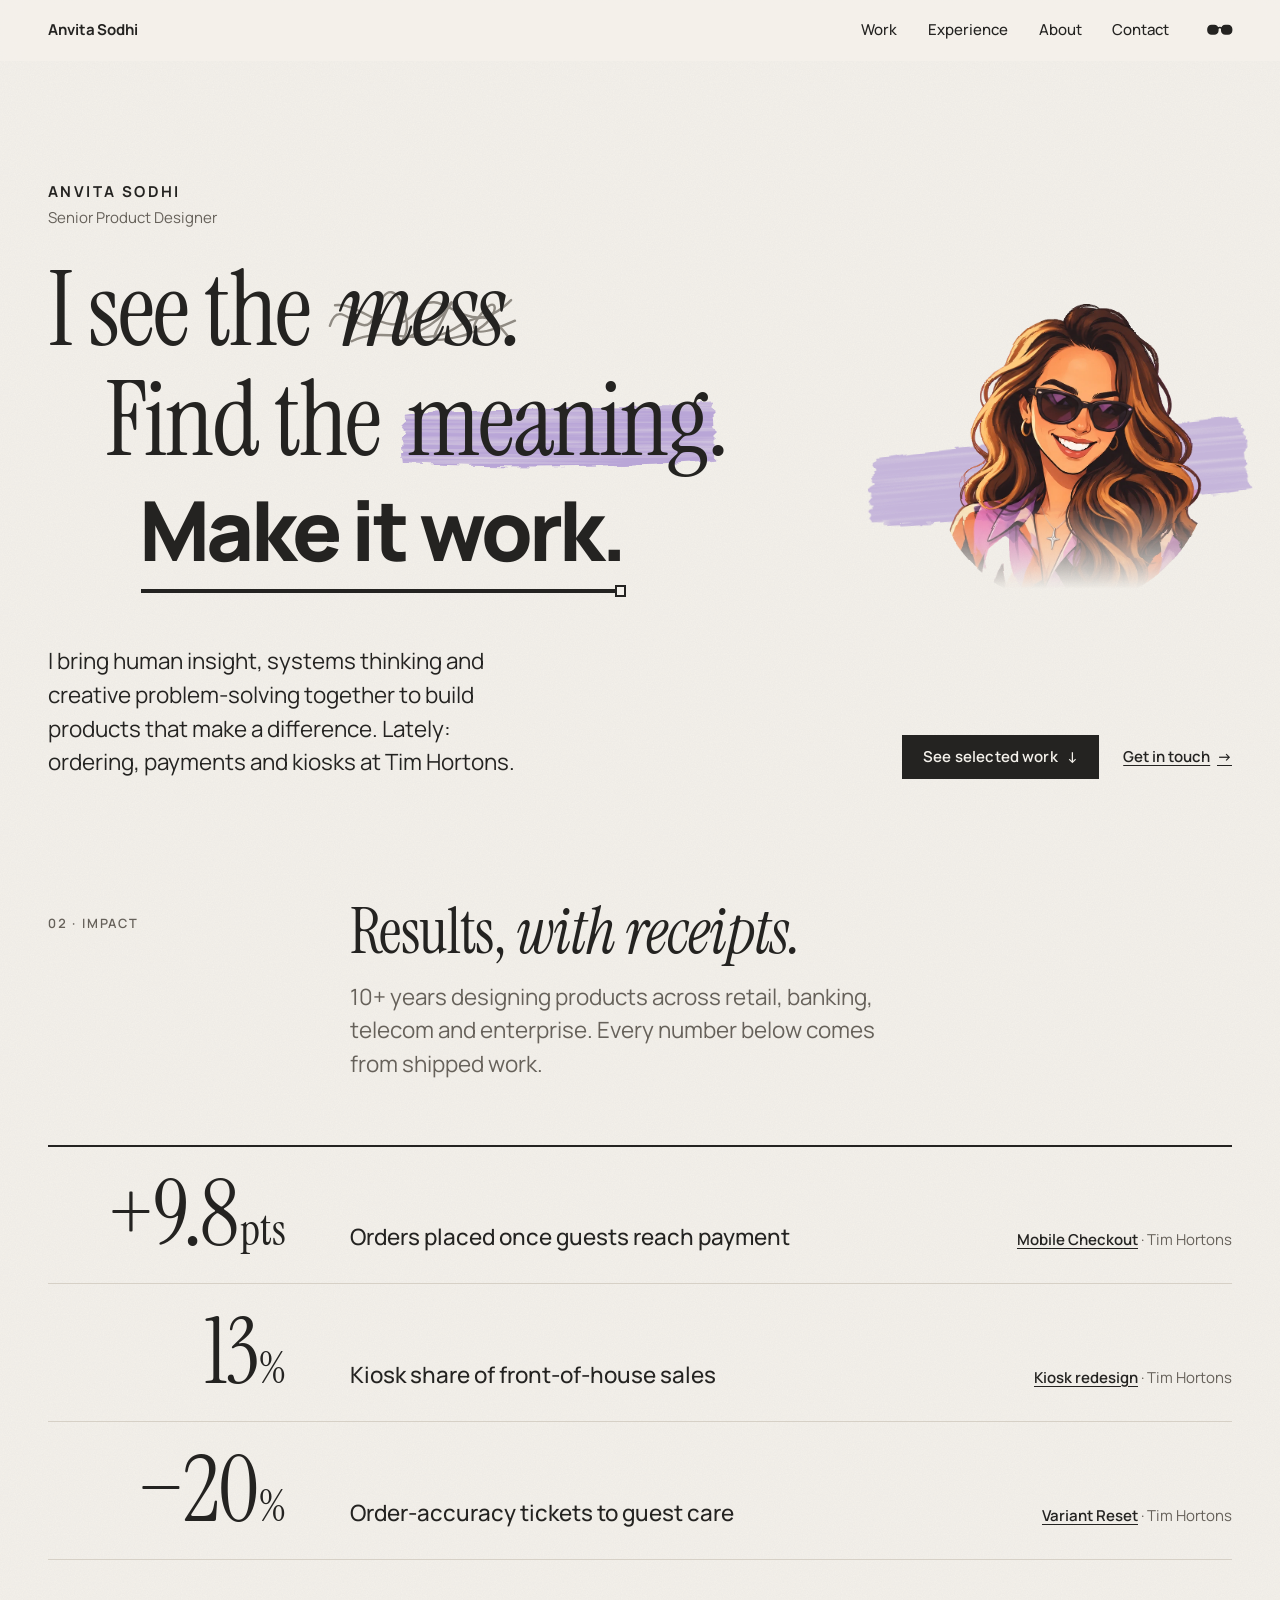
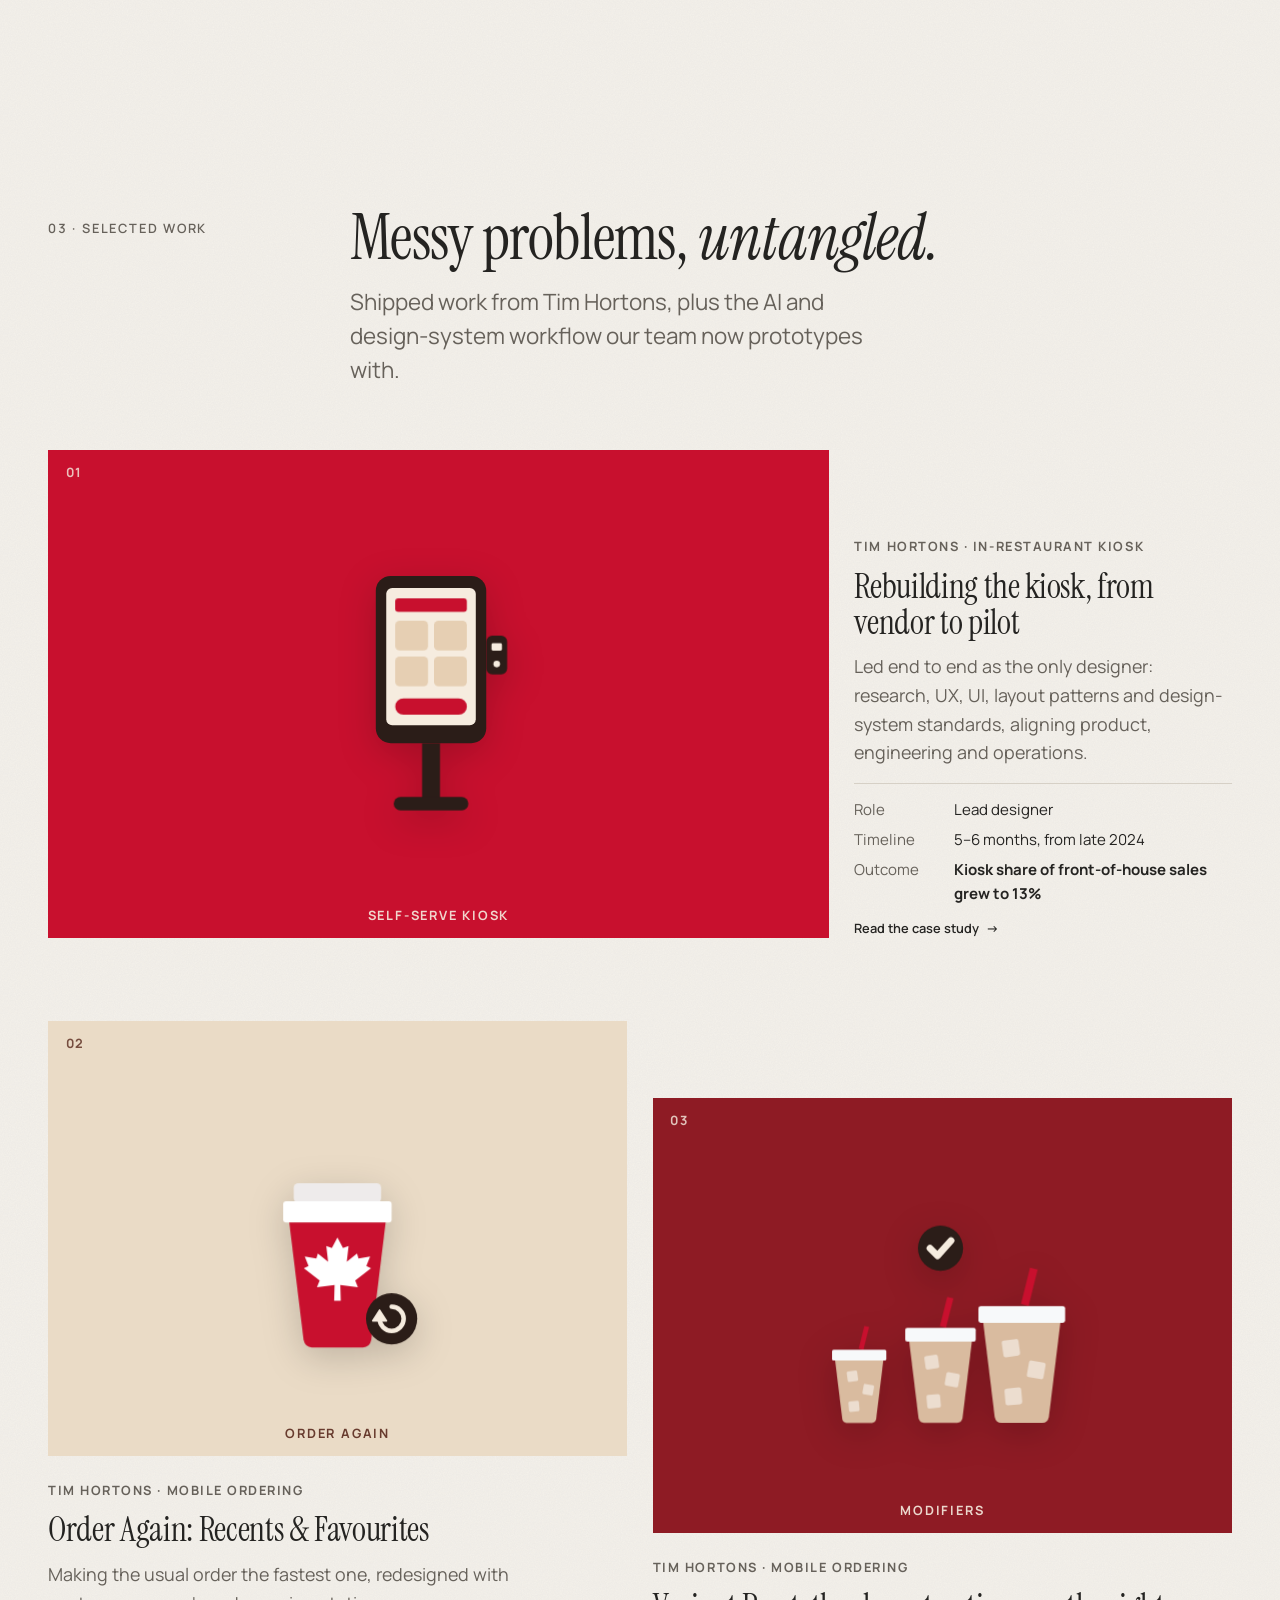
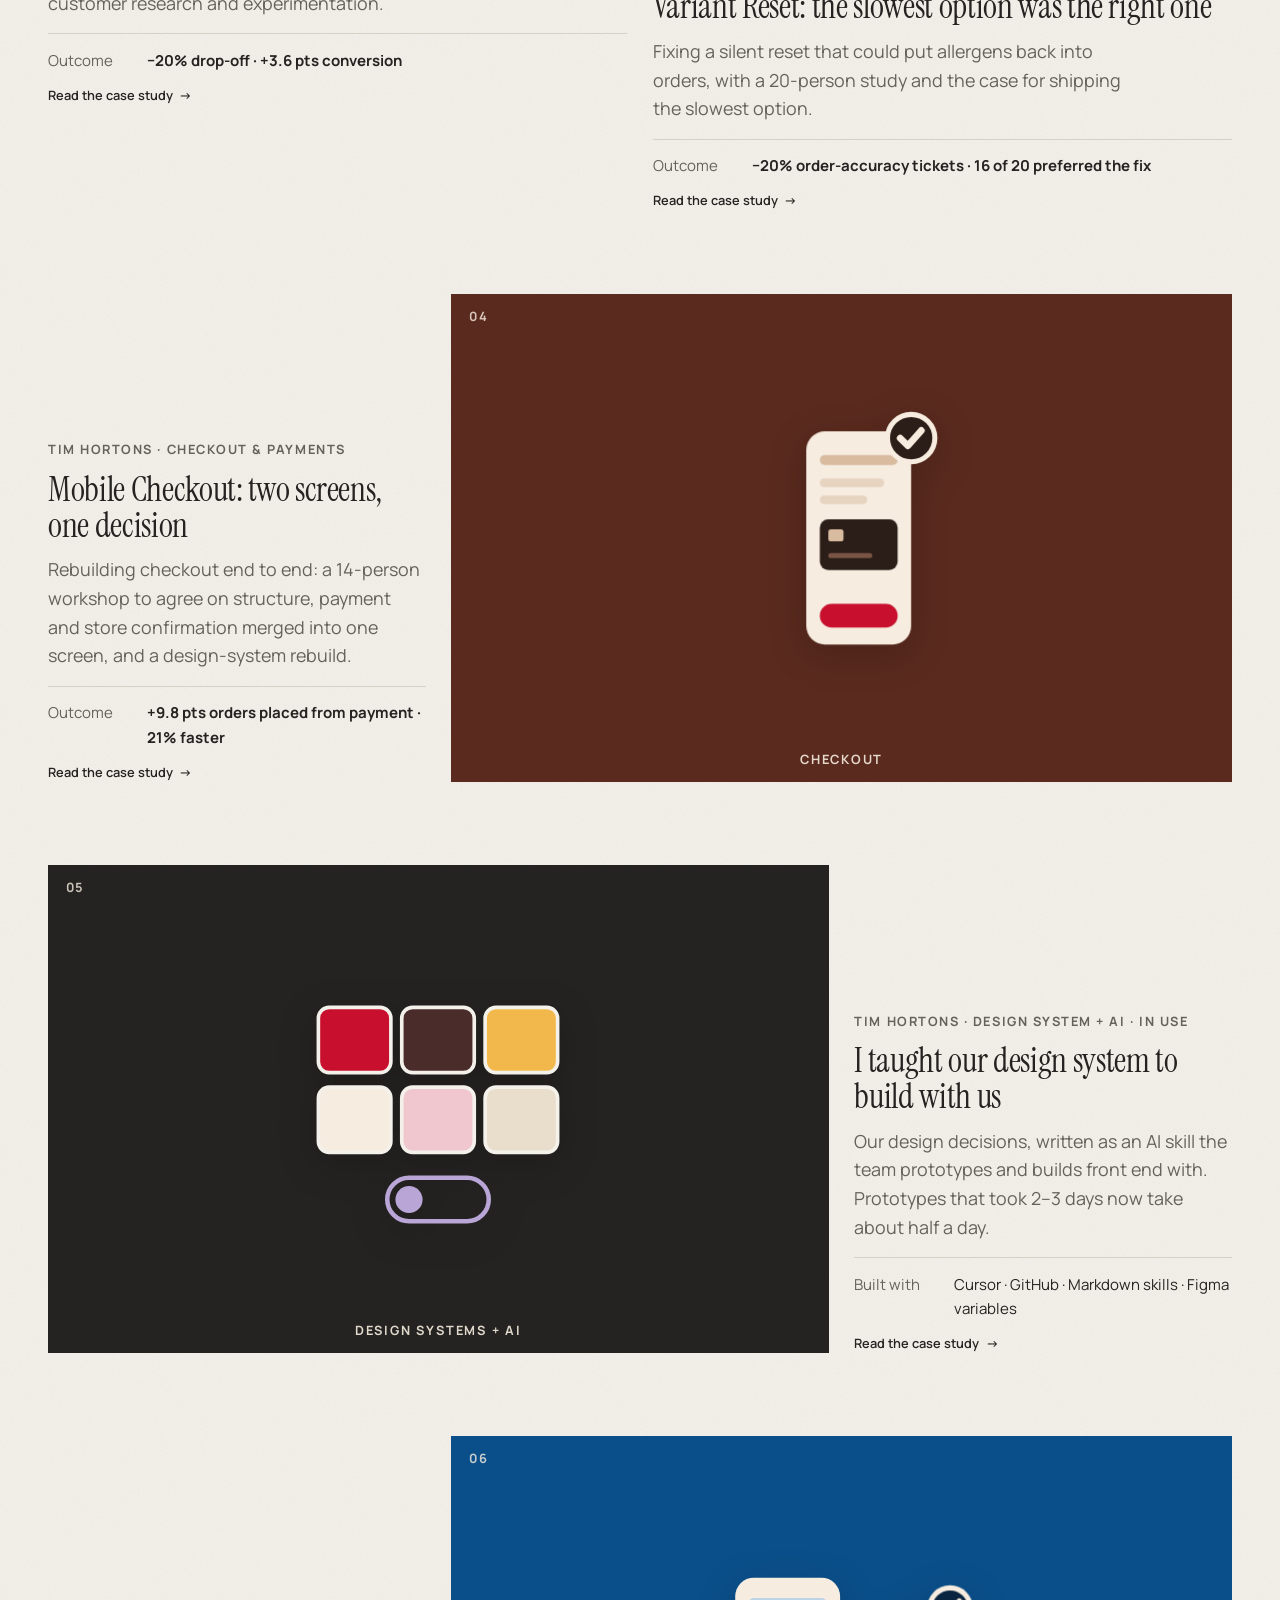
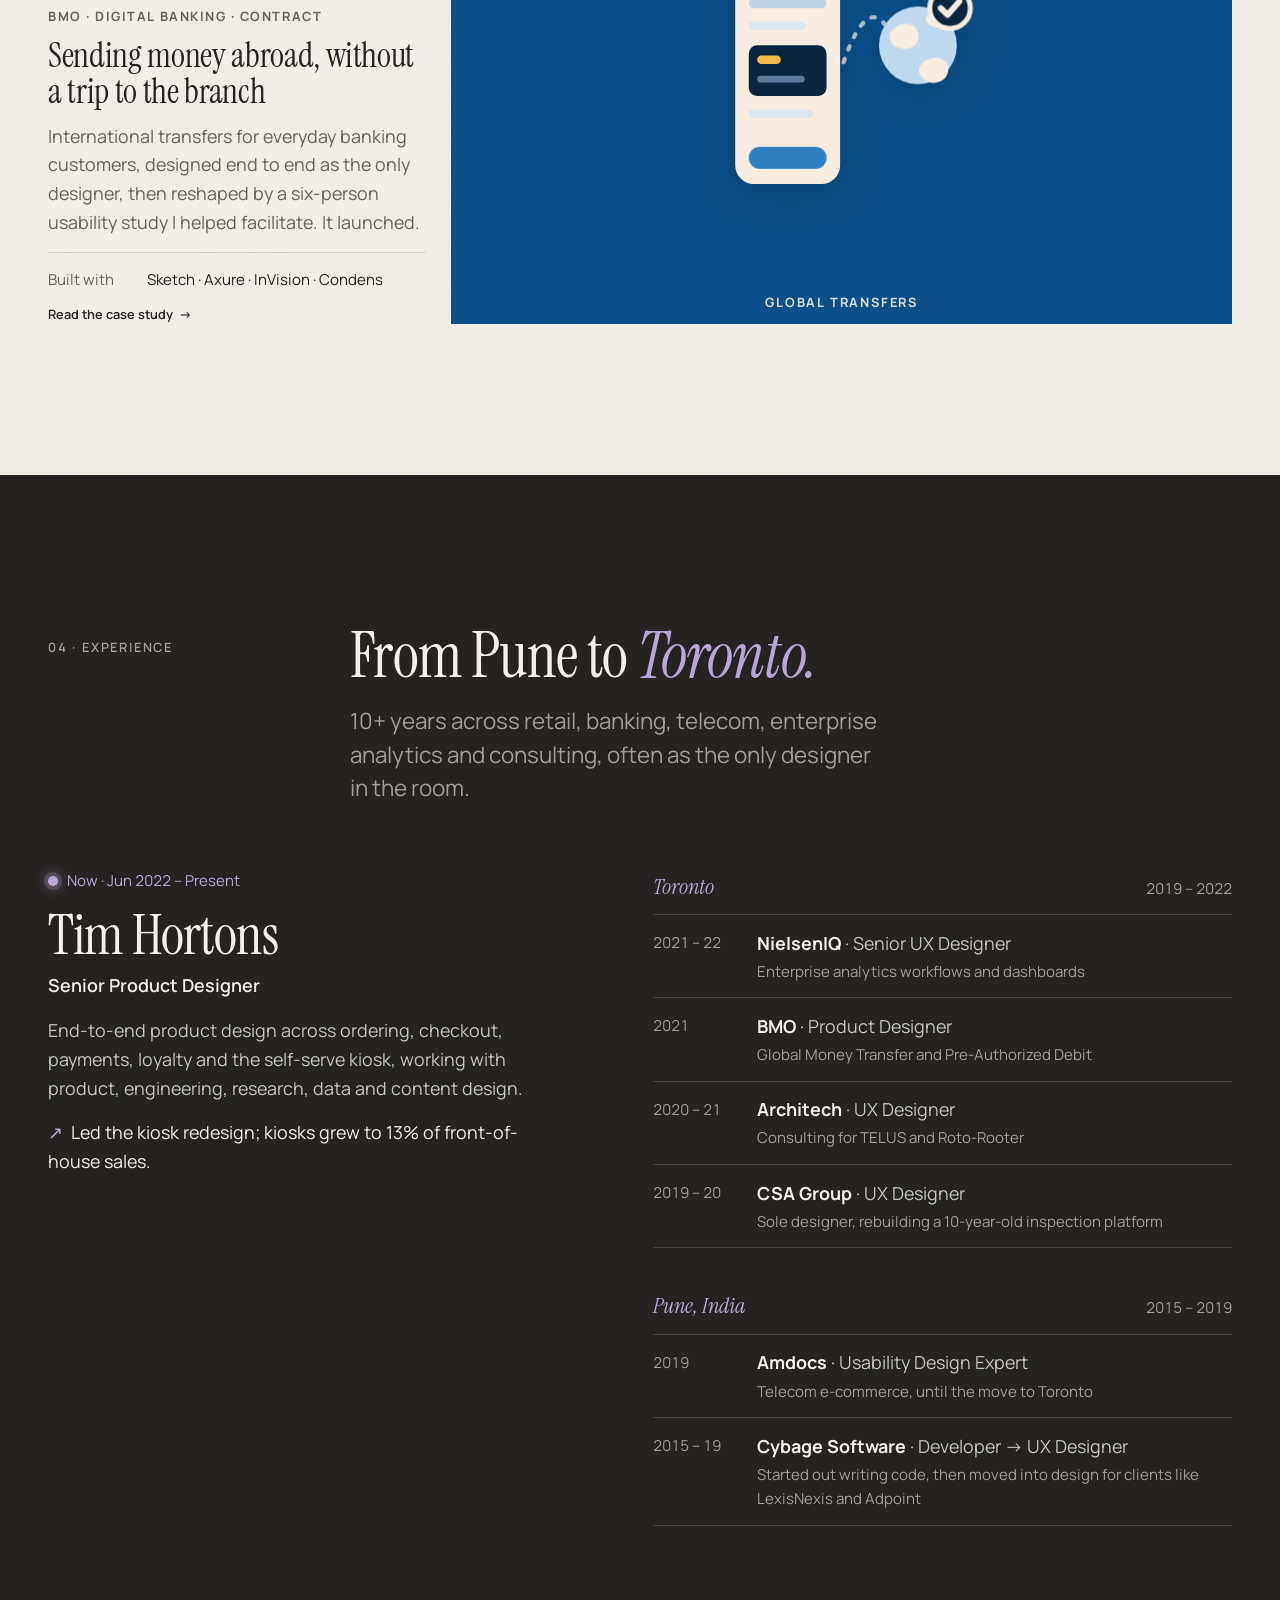
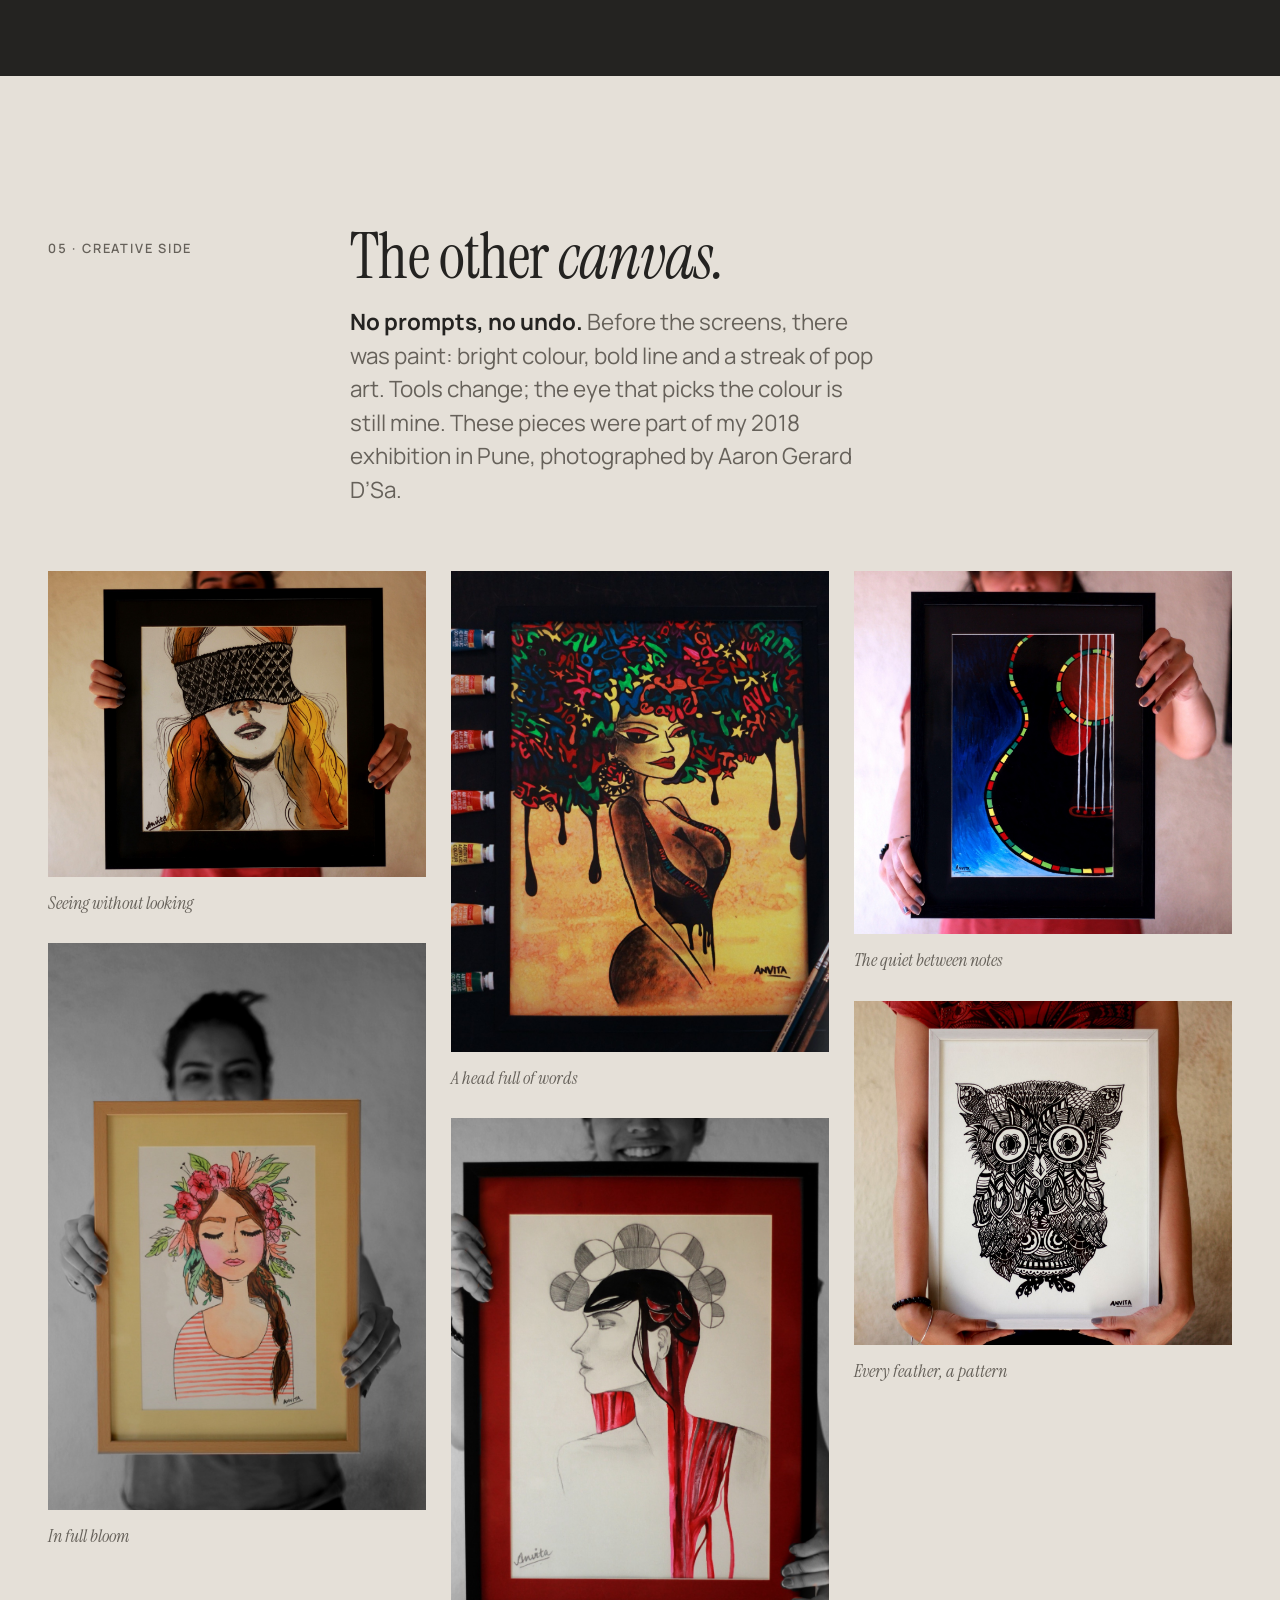
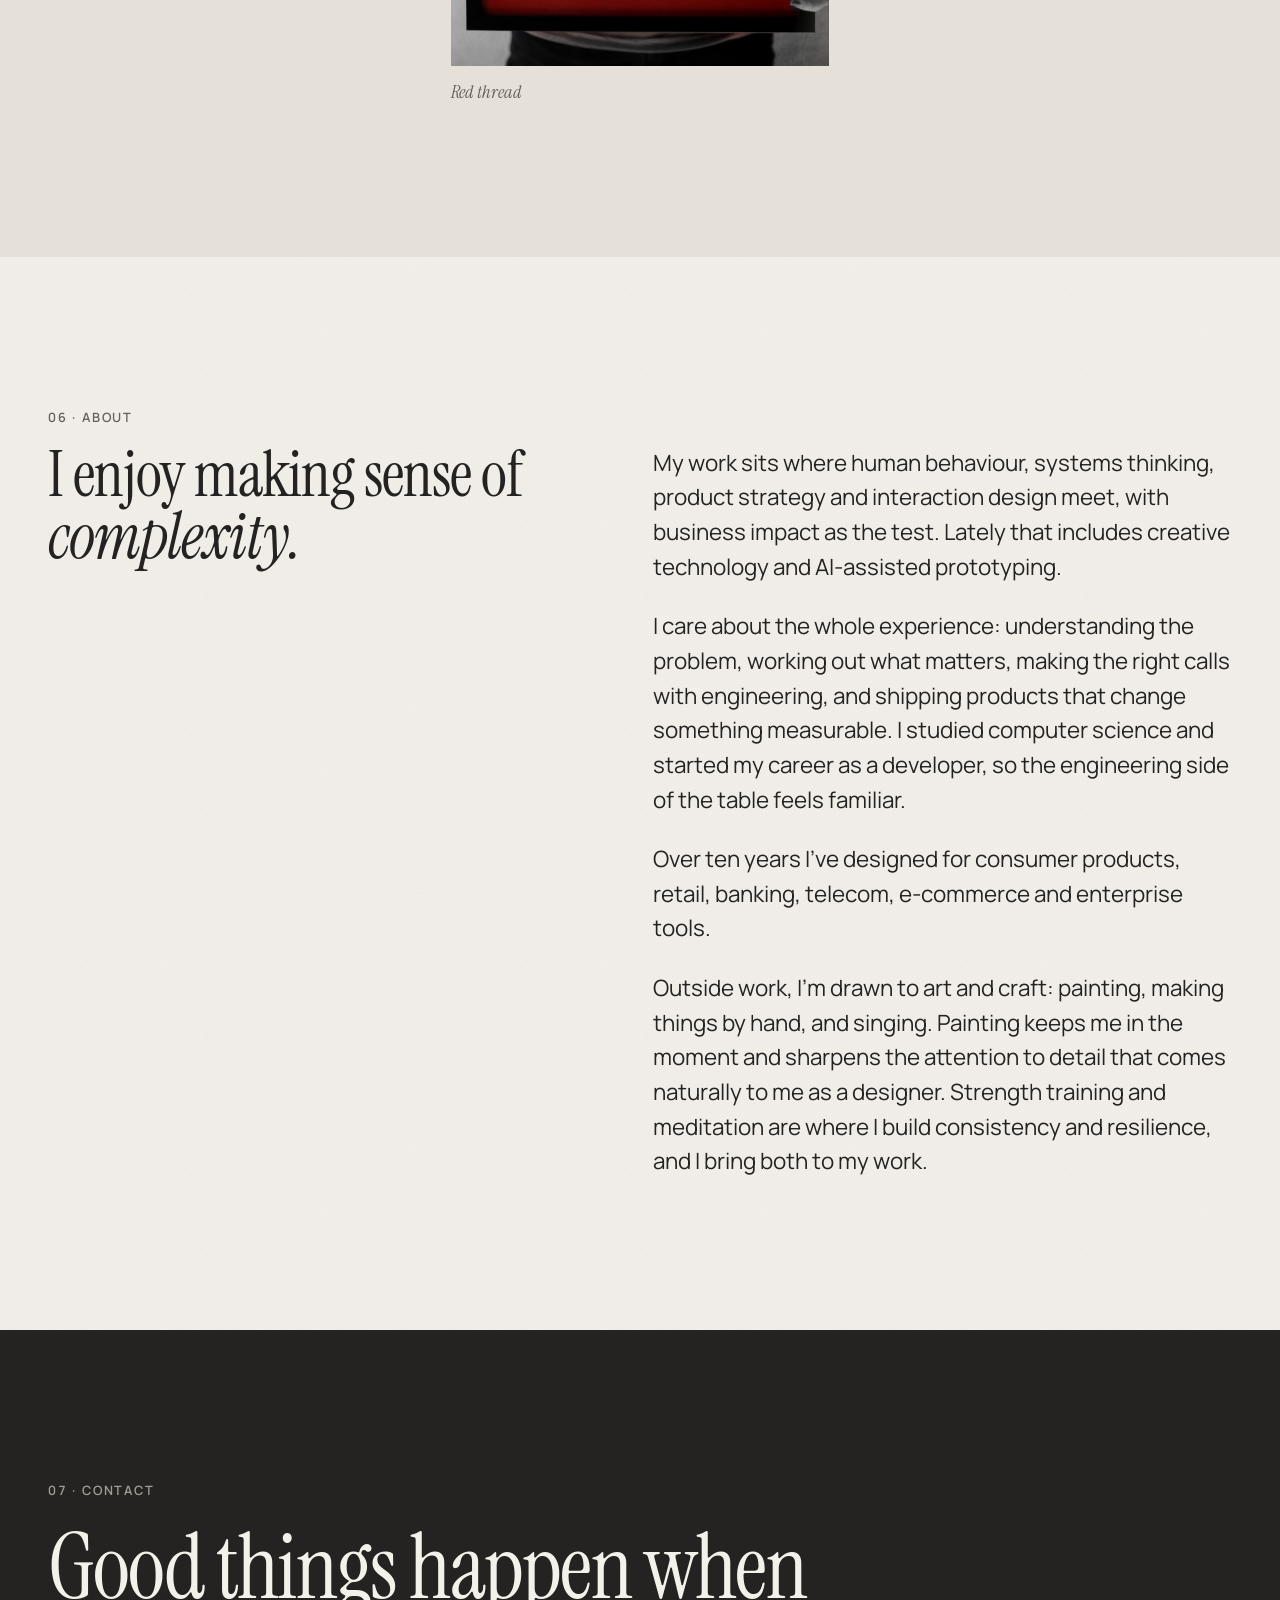
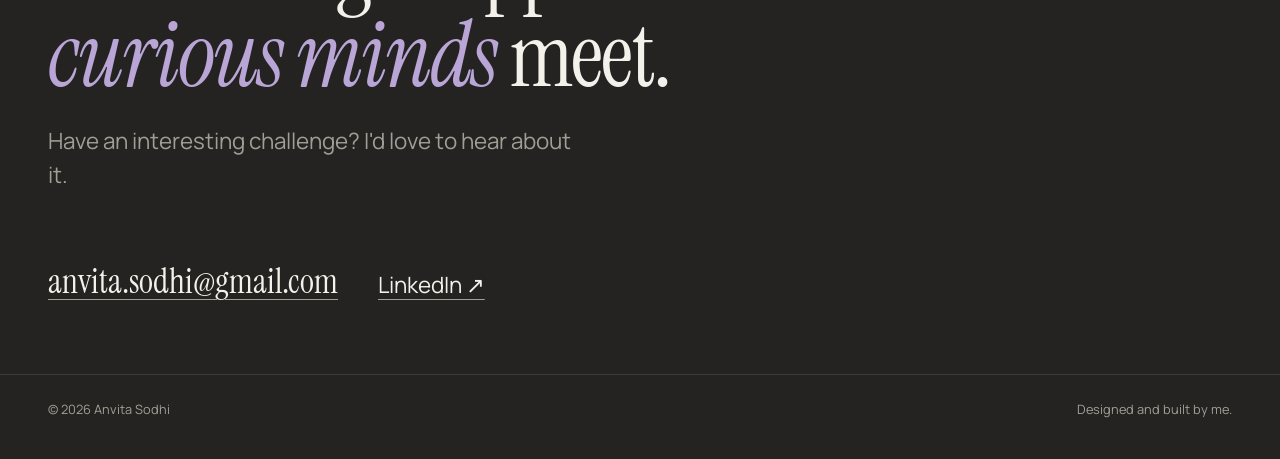
==== index.html @ 86b5424d "Publish case study 06: BMO Global Money Transfer - New case study with a clickable prototype (home, " ====
<!doctype html>
<html lang="en-CA" class="no-js">
<head>
<meta charset="utf-8">
<meta name="viewport" content="width=device-width,initial-scale=1">
<title>Anvita Sodhi · Senior Product Designer</title>
<meta name="description" content="Senior Product Designer in Toronto with 10+ years across retail, banking, telecom and enterprise. I see the mess, find the meaning and make it work.">
<link rel="canonical" href="https://madebyanvita.github.io/">
<meta name="theme-color" content="#F4F1EB">
<script>(function(){var t;try{t=localStorage.getItem("theme")}catch(e){}document.documentElement.setAttribute("data-theme",t||(matchMedia("(prefers-color-scheme: dark)").matches?"dark":"light"))})()</script>
<meta property="og:type" content="website">
<meta property="og:site_name" content="Anvita Sodhi">
<meta property="og:title" content="Anvita Sodhi · Senior Product Designer">
<meta property="og:description" content="I see the mess. Find the meaning. Make it work.">
<meta property="og:url" content="https://madebyanvita.github.io/">
<meta property="og:image" content="https://madebyanvita.github.io/assets/og.png">
<meta property="og:image:width" content="1200">
<meta property="og:image:height" content="630">
<meta property="og:image:alt" content="I see the mess. Find the meaning. Make it work. Anvita Sodhi, Senior Product Designer.">
<meta name="twitter:card" content="summary_large_image">
<link rel="icon" href="favicon.svg" type="image/svg+xml">
<link rel="preconnect" href="https://fonts.googleapis.com">
<link rel="preconnect" href="https://fonts.gstatic.com" crossorigin>
<link href="https://fonts.googleapis.com/css2?family=Instrument+Serif:ital@0;1&family=Manrope:wght@400..800&display=swap" rel="stylesheet">
<link rel="stylesheet" href="assets/css/site.css?v=25121dce">
<script src="assets/js/site.js?v=33de1829" defer></script>
</head>
<body>
<a class="skip" href="#main">Skip to content</a>

<header class="site-header">
  <div class="wrap">
    <a class="wordmark" href="./">Anvita Sodhi</a>
    <div class="header-end">
    <nav class="site-nav" aria-label="Primary">
      <a href="#work">Work</a>
      <a href="#experience">Experience</a>
      <a href="#experiments" data-status="draft" data-note="">Experiments</a>
      <a href="#about">About</a>
      <a href="#contact">Contact</a>
    </nav>
    <button class="theme-toggle" type="button" aria-pressed="false" aria-label="Dark mode" title="Lights off"><svg viewBox="0 0 26 12" aria-hidden="true"><rect class="tt-lens" x="1" y="1.5" width="10" height="8.5" rx="3.6"/><rect class="tt-lens" x="15" y="1.5" width="10" height="8.5" rx="3.6"/><rect class="tt-frame" x="1" y="1.5" width="10" height="8.5" rx="3.6"/><rect class="tt-frame" x="15" y="1.5" width="10" height="8.5" rx="3.6"/><path class="tt-frame" d="M11 4.5 C 12 3, 14 3, 15 4.5"/></svg></button>
    </div>
  </div>
</header>

<main id="main">

  <!-- 01 · HERO -->
  <section class="hero" aria-labelledby="headline">
    <div class="wrap">
      <div class="hero-meta">
        <p class="hm-id"><span class="hm-name">Anvita Sodhi</span><span class="hm-title">Senior Product Designer</span></p>
      </div>

      <div class="grid">
        <h1 class="headline" id="headline">
          <span class="line line-mess">I see the <span class="w w-mess">mess.<svg class="scribble" viewBox="0 0 300 100" preserveAspectRatio="none" aria-hidden="true" focusable="false"><path pathLength="1" d="M6 62 C 22 8, 58 96, 76 44 S 112 4, 124 46 S 92 98, 146 70 S 204 2, 186 42 S 150 92, 210 78 S 272 10, 248 36 S 214 90, 294 54"/><path pathLength="1" d="M14 30 C 60 24, 96 92, 140 40 S 214 96, 288 22"/><path pathLength="1" d="M40 86 C 90 60, 150 98, 200 66 S 262 52, 286 82"/></svg></span></span>
          <span class="line line-meaning">Find the <span class="w w-meaning">meaning.<svg class="brush" viewBox="0 0 400 100" preserveAspectRatio="none" aria-hidden="true" focusable="false"><defs><filter id="brush-rough" x="-4%" y="-25%" width="108%" height="150%"><feTurbulence type="fractalNoise" baseFrequency="0.03 0.11" numOctaves="3" seed="8" result="n"/><feDisplacementMap in="SourceGraphic" in2="n" scale="12" xChannelSelector="R" yChannelSelector="G" result="d"/><feTurbulence type="fractalNoise" baseFrequency="0.004 0.22" numOctaves="2" seed="3" result="s"/><feColorMatrix in="s" type="matrix" values="0 0 0 0 0  0 0 0 0 0  0 0 0 0 0  -1.3 0 0 0 1.55" result="sa"/><feComposite in="d" in2="sa" operator="in"/></filter><filter id="brush-solid" x="-4%" y="-25%" width="108%" height="150%"><feTurbulence type="fractalNoise" baseFrequency="0.03 0.11" numOctaves="3" seed="8" result="n"/><feDisplacementMap in="SourceGraphic" in2="n" scale="12" xChannelSelector="R" yChannelSelector="G"/></filter></defs><path filter="url(#brush-rough)" d="M10 26 C 90 14, 220 22, 392 12 C 397 40, 394 62, 396 82 C 300 90, 150 94, 6 86 C 3 64, 8 44, 10 26 Z"/></svg></span></span>
          <span class="line line-work">Make it work.</span>
        </h1>

        <figure class="hero-portrait">
          <div class="portrait-art" role="img" aria-label="Illustrated portrait of Anvita: long wavy hair, a big smile, gold hoops and a colourful blouse">
            <div class="portrait-figure">
              <img class="pf-base" src="assets/img/anvita-portrait-base.webp?v=9322cfe9" alt="" width="887" height="887" decoding="async" fetchpriority="high">
              <img class="pf-breeze" src="assets/img/anvita-portrait-base.webp?v=9322cfe9" alt="" width="887" height="887" decoding="async">
              <img class="pf-glasses" src="assets/img/anvita-portrait-glasses.webp?v=f2ba5a62" alt="" width="284" height="120" decoding="async">
            </div>
            <svg class="pf-defs" width="0" height="0" aria-hidden="true" focusable="false"><filter id="hair-breeze" x="-5%" y="-5%" width="110%" height="110%" color-interpolation-filters="sRGB"><feTurbulence type="fractalNoise" baseFrequency="0.011 0.026" numOctaves="2" seed="7" result="n"><animate attributeName="baseFrequency" values="0.011 0.026;0.0122 0.0285;0.011 0.026" dur="11s" repeatCount="indefinite" calcMode="spline" keyTimes="0;.5;1" keySplines=".45 0 .55 1;.45 0 .55 1"/></feTurbulence><feDisplacementMap in="SourceGraphic" in2="n" scale="4" xChannelSelector="R" yChannelSelector="G"><animate attributeName="scale" values="3;5;3" dur="7s" repeatCount="indefinite" calcMode="spline" keyTimes="0;.5;1" keySplines=".45 0 .55 1;.45 0 .55 1"/></feDisplacementMap></filter></svg>
          </div>
        </figure>
      </div>

      <div class="grid hero-foot">
        <p class="hero-statement">I bring human insight, systems thinking and creative problem-solving together to build products that make a difference. Lately: ordering, payments and kiosks at Tim&nbsp;Hortons.</p>
        <div class="hero-actions">
          <a class="btn" href="#work">See selected work <span class="arrow" aria-hidden="true">↓</span></a>
          <a class="link-arrow" href="#contact">Get in touch <span class="arrow" aria-hidden="true">→</span></a>
        </div>
      </div>
    </div>
  </section>

  <!-- 02 · IMPACT -->
  <section class="section impact" id="impact" aria-labelledby="impact-title" style="padding-top:0">
    <div class="wrap">
      <header class="grid section-head reveal">
        <p class="label section-label">Impact</p>
        <h2 id="impact-title">Results, <em>with receipts.</em></h2>
        <p class="section-intro">10+ years designing products across retail, banking, telecom and enterprise. Every number below comes from shipped work.</p>
      </header>

      <dl class="ledger reveal">
        <div class="ledger-row">
          <dt>Orders placed once guests reach payment</dt>
          <dd class="fig">+9.8<small>pts</small></dd>
          <dd class="src"><a href="work/checkout.html">Mobile Checkout</a> · Tim Hortons</dd>
        </div>
        <div class="ledger-row">
          <dt>Kiosk share of front-of-house sales</dt>
          <dd class="fig">13<small>%</small></dd>
          <dd class="src"><a href="work/kiosk.html">Kiosk redesign</a> · Tim Hortons</dd>
        </div>
        <div class="ledger-row">
          <dt>Order-accuracy tickets to guest care</dt>
          <dd class="fig">−20<small>%</small></dd>
          <dd class="src"><a href="work/variant-reset.html">Variant Reset</a> · Tim Hortons</dd>
        </div>
        <div class="ledger-row" data-status="draft" data-note="hidden: top three only">
          <dt>Conversion on reorder</dt>
          <dd class="fig">+3.6<small>pts</small></dd>
          <dd class="src"><a href="work/order-again.html">Order Again</a> · Tim Hortons</dd>
        </div>
      </dl>
    </div>
  </section>

  <!-- SELECTED WORK -->
  <section class="section work" id="work" aria-labelledby="work-title">
    <div class="wrap">
      <header class="grid section-head reveal">
        <p class="label section-label">Selected work</p>
        <h2 id="work-title">Messy problems, <em>untangled.</em></h2>
        <p class="section-intro">Shipped work from Tim Hortons, plus the AI and design-system workflow our team now prototypes with.</p>
      </header>

      <div class="projects">
        <article class="project project--feature reveal" data-case="kiosk">
          <div class="cover cover--kiosk cover--flat" aria-hidden="true"><svg class="cover-icon" viewBox="0 0 140 170" aria-hidden="true">
<rect x="28" y="6" width="74" height="112" rx="10" fill="#2B1D18"/>
<rect x="35" y="14" width="60" height="92" rx="4" fill="#F6ECDF"/>
<rect class="k-bar" x="41" y="21" width="48" height="9" rx="2" fill="#C8102E"/>
<rect class="k-tile" style="--i:0" x="41" y="36" width="22" height="20" rx="3" fill="#E6CFB3"/><rect class="k-tile" style="--i:1" x="67" y="36" width="22" height="20" rx="3" fill="#E6CFB3"/>
<rect class="k-tile" style="--i:2" x="41" y="60" width="22" height="20" rx="3" fill="#E6CFB3"/><rect class="k-tile" style="--i:3" x="67" y="60" width="22" height="20" rx="3" fill="#E6CFB3"/>
<rect class="k-pay" x="41" y="88" width="48" height="11" rx="5.5" fill="#C8102E"/>
<rect x="102" y="46" width="14" height="26" rx="4" fill="#2B1D18"/><rect x="105.5" y="51" width="7" height="5" rx="1" fill="#F6ECDF"/><circle class="k-led" cx="109" cy="65" r="2.2" fill="#F6ECDF"/>
<rect x="59" y="118" width="12" height="38" fill="#2B1D18"/><rect x="40" y="154" width="50" height="9" rx="4.5" fill="#2B1D18"/></svg><span class="cover-tag">Self-serve kiosk</span><span class="cover-no">01</span></div>
          <div class="project-body">
            <p class="project-co">Tim Hortons · In-restaurant kiosk</p>
            <h3><a class="project-link" href="work/kiosk.html">Rebuilding the kiosk, from vendor to pilot</a></h3>
            <p class="project-desc">Led end to end as the only designer: research, UX, UI, layout patterns and design-system standards, aligning product, engineering and operations.</p>
            <dl class="project-meta">
              <div><dt>Role</dt><dd>Lead designer</dd></div>
              <div><dt>Timeline</dt><dd>5–6 months, from late 2024</dd></div>
              <div class="is-outcome"><dt>Outcome</dt><dd>Kiosk share of front-of-house sales grew to 13%</dd></div>
            </dl>
            <p class="project-status is-live" aria-hidden="true">Read the case study <span class="arrow">→</span></p>
          </div>
        </article>

        <article class="project reveal" data-case="order-again">
          <div class="cover cover--order cover--flat" aria-hidden="true"><svg class="cover-icon" viewBox="0 0 140 150" aria-hidden="true"><g class="o-cup"><g transform="translate(2 14)"><rect x="39" y="24" width="58" height="13" rx="3" fill="#EEEBEB"/><rect x="32" y="36" width="72" height="14" rx="2" fill="#fff"/><path d="M36 50H100L90.5 128Q89.5 133 85 133H51Q46.5 133 45.5 128Z" fill="#C8102E"/><path d="M68.0 60.0L71.7 67.0L75.4 65.6L74.2 76.2L81.0 70.6L82.0 74.0L89.7 72.6L87.2 79.0L90.3 80.4L79.8 88.6L81.6 93.0L69.9 91.6L70.2 102.0L65.8 102.0L66.1 91.6L54.4 93.0L56.2 88.6L45.7 80.4L48.8 79.0L46.3 72.6L54.0 74.0L55.0 70.6L61.8 76.2L60.6 65.6L64.3 67.0Z" fill="#fff"/></g></g>
<g class="o-steam" fill="none" stroke="#5A2A1E" stroke-width="3.5" stroke-linecap="round" opacity="0"><path d="M60 32c-4-5 4-8 0-14"/><path d="M80 32c-4-5 4-8 0-14"/></g>
<g class="o-arrow"><circle cx="106" cy="128" r="17" fill="#2B1D18"/><path d="M106 120A8 8 0 1 1 98 128" fill="none" stroke="#F6ECDF" stroke-width="3" stroke-linecap="round"/><path d="M98 122.2L93.4 129.4H102.6Z" fill="#F6ECDF" stroke="#F6ECDF" stroke-width="1" stroke-linejoin="round"/></g></svg><span class="cover-tag">Order Again</span><span class="cover-no">02</span></div>
          <div class="project-body">
            <p class="project-co">Tim Hortons · Mobile ordering</p>
            <h3><a class="project-link" href="work/order-again.html">Order Again: Recents &amp; Favourites</a></h3>
            <p class="project-desc">Making the usual order the fastest one, redesigned with customer research and experimentation.</p>
            <dl class="project-meta">
              <div class="is-outcome"><dt>Outcome</dt><dd>−20% drop-off · +3.6 pts conversion</dd></div>
            </dl>
            <p class="project-status is-live" aria-hidden="true">Read the case study <span class="arrow">→</span></p>
          </div>
        </article>

        <article class="project reveal" data-case="variant-reset">
          <div class="cover cover--variant cover--flat" aria-hidden="true"><svg class="cover-icon" viewBox="0 0 170 150" aria-hidden="true"><g class="v-cup" style="--i:0"><g transform="translate(-4.0 79.5) scale(0.5)"><path d="M78 5L70.5 35" stroke="#C8102E" stroke-width="6.5"/><rect x="32" y="36" width="72" height="14" rx="2" fill="#F7F9FA"/><path d="M36 50H100L90.5 128Q89.5 133 85 133H51Q46.5 133 45.5 128Z" fill="#D9BB9F"/><rect x="52" y="64" width="14" height="14" rx="2" fill="#ECDDCF" transform="rotate(-8 59 71)"/><rect x="73" y="82" width="14" height="14" rx="2" fill="#ECDDCF" transform="rotate(10 80 89)"/><rect x="54" y="104" width="14" height="14" rx="2" fill="#ECDDCF" transform="rotate(-5 61 111)"/></g></g><g class="v-cup" style="--i:1"><g transform="translate(39.8 59.5) scale(0.65)"><path d="M78 5L70.5 35" stroke="#C8102E" stroke-width="6.5"/><rect x="32" y="36" width="72" height="14" rx="2" fill="#F7F9FA"/><path d="M36 50H100L90.5 128Q89.5 133 85 133H51Q46.5 133 45.5 128Z" fill="#D9BB9F"/><rect x="52" y="64" width="14" height="14" rx="2" fill="#ECDDCF" transform="rotate(-8 59 71)"/><rect x="73" y="82" width="14" height="14" rx="2" fill="#ECDDCF" transform="rotate(10 80 89)"/><rect x="54" y="104" width="14" height="14" rx="2" fill="#ECDDCF" transform="rotate(-5 61 111)"/></g></g><g class="v-cup" style="--i:2"><g transform="translate(83.6 39.6) scale(0.8)"><path d="M78 5L70.5 35" stroke="#C8102E" stroke-width="6.5"/><rect x="32" y="36" width="72" height="14" rx="2" fill="#F7F9FA"/><path d="M36 50H100L90.5 128Q89.5 133 85 133H51Q46.5 133 45.5 128Z" fill="#D9BB9F"/><rect x="52" y="64" width="14" height="14" rx="2" fill="#ECDDCF" transform="rotate(-8 59 71)"/><rect x="73" y="82" width="14" height="14" rx="2" fill="#ECDDCF" transform="rotate(10 80 89)"/><rect x="54" y="104" width="14" height="14" rx="2" fill="#ECDDCF" transform="rotate(-5 61 111)"/></g></g>
<g class="v-check"><circle cx="84" cy="30" r="15" fill="#2B1D18"/><path class="v-tick" pathLength="1" d="M77 30l5 5 9-10" fill="none" stroke="#F6ECDF" stroke-width="4.5" stroke-linecap="round" stroke-linejoin="round"/></g></svg><span class="cover-tag">Modifiers</span><span class="cover-no">03</span></div>
          <div class="project-body">
            <p class="project-co">Tim Hortons · Mobile ordering</p>
            <h3><a class="project-link" href="work/variant-reset.html">Variant Reset: the slowest option was the right one</a></h3>
            <p class="project-desc">Fixing a silent reset that could put allergens back into orders, with a 20-person study and the case for shipping the slowest option.</p>
            <dl class="project-meta">
              <div class="is-outcome"><dt>Outcome</dt><dd>−20% order-accuracy tickets · 16 of 20 preferred the fix</dd></div>
            </dl>
            <p class="project-status is-live" aria-hidden="true">Read the case study <span class="arrow">→</span></p>
          </div>
        </article>

        <article class="project project--feature project--flip reveal" data-case="checkout">
          <div class="cover cover--checkout cover--flat" aria-hidden="true"><svg class="cover-icon" viewBox="0 0 170 150" aria-hidden="true">
<rect class="c-ghost" x="30" y="12" width="62" height="126" rx="11" fill="none" stroke="#F6ECDF" stroke-opacity=".55" stroke-width="2.5" stroke-dasharray="6 5"/>
<g class="c-screen"><rect x="64" y="12" width="62" height="126" rx="11" fill="#F6ECDF"/><rect x="72" y="26" width="46" height="6" rx="3" fill="#D9BB9F"/><rect x="72" y="40" width="38" height="5" rx="2.5" fill="#E6D3C0"/><rect x="72" y="50" width="28" height="5" rx="2.5" fill="#E6D3C0"/>
<rect x="72" y="64" width="46" height="30" rx="5" fill="#2B1D18"/><rect x="77" y="70" width="9" height="7" rx="1.5" fill="#D9BB9F"/><rect x="77" y="84" width="26" height="3" rx="1.5" fill="#7A5546"/>
<rect class="c-pay" x="72" y="114" width="46" height="14" rx="7" fill="#C8102E"/></g>
<g class="c-check"><circle cx="126" cy="16" r="14" fill="#2B1D18" stroke="#F6ECDF" stroke-width="3"/><path d="M119.5 16l4.5 4.5 8-9" fill="none" stroke="#F6ECDF" stroke-width="4" stroke-linecap="round" stroke-linejoin="round"/></g></svg><span class="cover-tag">Checkout</span><span class="cover-no">04</span></div>
          <div class="project-body">
            <p class="project-co">Tim Hortons · Checkout &amp; payments</p>
            <h3><a class="project-link" href="work/checkout.html">Mobile Checkout: two screens, one decision</a></h3>
            <p class="project-desc">Rebuilding checkout end to end: a 14-person workshop to agree on structure, payment and store confirmation merged into one screen, and a design-system rebuild.</p>
            <dl class="project-meta">
              <div class="is-outcome"><dt>Outcome</dt><dd>+9.8 pts orders placed from payment · 21% faster</dd></div>
            </dl>
            <p class="project-status is-live" aria-hidden="true">Read the case study <span class="arrow">→</span></p>
          </div>
        </article>

        <article class="project project--feature reveal" data-case="design-system-ai">
          <div class="cover cover--systems cover--flat" aria-hidden="true"><svg class="cover-icon cover-icon--ds" viewBox="0 0 160 140" aria-hidden="true">
<g class="ds-light"><rect x="14" y="14" width="40" height="36" rx="6" fill="#C8102E"/><rect x="60" y="14" width="40" height="36" rx="6" fill="#4A2C2A"/><rect x="106" y="14" width="40" height="36" rx="6" fill="#F2B84B"/><rect x="14" y="58" width="40" height="36" rx="6" fill="#F6ECDF"/><rect x="60" y="58" width="40" height="36" rx="6" fill="#F0C7CF"/><rect x="106" y="58" width="40" height="36" rx="6" fill="#E9DDCB"/></g><g class="ds-dark"><rect x="14" y="14" width="40" height="36" rx="6" fill="#FFC845"/><rect x="60" y="14" width="40" height="36" rx="6" fill="#F4F1EB"/><rect x="106" y="14" width="40" height="36" rx="6" fill="#F7CE85"/><rect x="14" y="58" width="40" height="36" rx="6" fill="#5A3A2E"/><rect x="60" y="58" width="40" height="36" rx="6" fill="#8E6B2E"/><rect x="106" y="58" width="40" height="36" rx="6" fill="#3A2A26"/></g>
<rect class="ds-track" x="52" y="108" width="56" height="24" rx="12" fill="none" stroke="#B9A6D7" stroke-width="2.5"/><circle class="ds-thumb" cx="64" cy="120" r="7.5" fill="#B9A6D7"/></svg><span class="cover-tag">Design systems + AI</span><span class="cover-no">05</span></div>
          <div class="project-body">
            <p class="project-co">Tim Hortons · Design system + AI · In use</p>
            <h3><a class="project-link" href="work/design-system-ai.html">I taught our design system to build with us</a></h3>
            <p class="project-desc">Our design decisions, written as an AI skill the team prototypes and builds front end with. Prototypes that took 2–3 days now take about half a day.</p>
            <dl class="project-meta">
              <div><dt>Built with</dt><dd>Cursor · GitHub · Markdown skills · Figma variables</dd></div>
            </dl>
            <p class="project-status is-live" aria-hidden="true">Read the case study <span class="arrow">→</span></p>
          </div>
        </article>

        <article class="project project--feature project--flip reveal" data-case="global-money-transfer">
          <div class="cover cover--gmt cover--flat" aria-hidden="true"><svg class="cover-icon cover-icon--gmt" viewBox="0 0 170 150" aria-hidden="true">
<g class="g-phone"><rect x="22" y="14" width="62" height="122" rx="11" fill="#F6ECDF"/><rect x="30" y="26" width="46" height="6" rx="3" fill="#BFD3E6"/><rect x="30" y="40" width="34" height="5" rx="2.5" fill="#DCE6EF"/>
<rect x="30" y="54" width="46" height="30" rx="5" fill="#0A2540"/><rect x="35" y="60" width="14" height="5" rx="2.5" fill="#F2B84B"/><rect x="35" y="72" width="28" height="4" rx="2" fill="#5B7A99"/>
<rect x="30" y="92" width="38" height="5" rx="2.5" fill="#DCE6EF"/>
<rect class="g-send" x="30" y="114" width="46" height="13" rx="6.5" fill="#2F7FC1"/></g>
<path d="M86 64 Q100 24 112 44" fill="none" stroke="#F6ECDF" stroke-width="2.5" stroke-dasharray="2 6" stroke-linecap="round" opacity=".7"/>
<g class="g-globe"><circle cx="130" cy="54" r="23" fill="#BFD9F0"/><path d="M114 46c5-7 14-6 16 0s-3 11-9 10-9-4-7-10zM133 64c6-5 15-3 15 4s-8 10-13 7-6-7-2-11zM136 36c4-2 9 0 9 4s-5 4-8 2-3-5-1-6z" fill="#F6ECDF"/></g>
<g class="g-cx"><g class="g-cy"><g class="g-coin"><circle cx="86" cy="64" r="8.5" fill="#F2B84B"/><circle cx="86" cy="64" r="5.5" fill="none" stroke="#C98A1B" stroke-width="1.5"/></g></g></g>
<g class="g-check"><circle cx="149" cy="32" r="12" fill="#0A2540" stroke="#F6ECDF" stroke-width="3"/><path d="M143.5 32l4 4 7-8" fill="none" stroke="#F6ECDF" stroke-width="3.5" stroke-linecap="round" stroke-linejoin="round"/></g></svg><span class="cover-tag">Global transfers</span><span class="cover-no">06</span></div>
          <div class="project-body">
            <p class="project-co">BMO · Digital banking · Contract</p>
            <h3><a class="project-link" href="work/global-money-transfer.html">Sending money abroad, without a trip to the branch</a></h3>
            <p class="project-desc">International transfers for everyday banking customers, designed end to end as the only designer, then reshaped by a six-person usability study I helped facilitate. It launched.</p>
            <dl class="project-meta">
              <div><dt>Built with</dt><dd>Sketch · Axure · InVision · Condens</dd></div>
            </dl>
            <p class="project-status is-live" aria-hidden="true">Read the case study <span class="arrow">→</span></p>
          </div>
        </article>
      </div>
    </div>
  </section>

  <!-- EXPERIENCE -->
  <section class="section experience on-ink" id="experience" aria-labelledby="experience-title">
    <div class="wrap">
      <header class="grid section-head reveal">
        <p class="label section-label">Experience</p>
        <h2 id="experience-title">From Pune to <em>Toronto.</em></h2>
        <p class="section-intro">10+ years across retail, banking, telecom, enterprise analytics and consulting, often as the only designer in the room.</p>
      </header>

      <div class="xp reveal">
        <article class="xp-now">
          <p class="xp-now-date"><span class="xp-pulse" aria-hidden="true"></span><span>Now · <time datetime="2022-06">Jun 2022</time> – Present</span></p>
          <h3 class="xp-now-co">Tim Hortons</h3>
          <p class="xp-now-role">Senior Product Designer</p>
          <p class="xp-now-desc">End-to-end product design across ordering, checkout, payments, loyalty and the self-serve kiosk, working with product, engineering, research, data and content design.</p>
          <p class="xp-win"><span aria-hidden="true">↗</span> Led the kiosk redesign; kiosks grew to 13% of front-of-house sales.</p>
        </article>

        <div class="xp-past">
          <h3 class="xp-place">Toronto <span>2019 – 2022</span></h3>
          <ol class="xp-rows">
            <li class="xp-row">
              <p class="xp-yr"><time datetime="2021-09">2021</time> – <time datetime="2022-06">22</time></p>
              <p class="xp-who"><strong>NielsenIQ</strong> · Senior UX Designer</p>
              <p class="xp-what">Enterprise analytics workflows and dashboards</p>
            </li>
            <li class="xp-row">
              <p class="xp-yr"><time datetime="2021-03">2021</time></p>
              <p class="xp-who"><strong>BMO</strong> · Product Designer</p>
              <p class="xp-what">Global Money Transfer and Pre-Authorized Debit</p>
            </li>
            <li class="xp-row">
              <p class="xp-yr"><time datetime="2020-08">2020</time> – <time datetime="2021-03">21</time></p>
              <p class="xp-who"><strong>Architech</strong> · UX Designer</p>
              <p class="xp-what">Consulting for TELUS and Roto-Rooter</p>
            </li>
            <li class="xp-row" data-status="draft" data-note="include Rogers?">
              <p class="xp-yr"><time datetime="2020-03">2020</time></p>
              <p class="xp-who"><strong>Rogers</strong> · UX/UI Designer</p>
              <p class="xp-what">Sole designer on an app revamp</p>
            </li>
            <li class="xp-row">
              <p class="xp-yr"><time datetime="2019-11">2019</time> – <time datetime="2020-03">20</time></p>
              <p class="xp-who"><strong>CSA Group</strong> · UX Designer</p>
              <p class="xp-what">Sole designer, rebuilding a 10-year-old inspection platform</p>
            </li>
          </ol>

          <h3 class="xp-place">Pune, India <span>2015 – 2019</span></h3>
          <ol class="xp-rows">
            <li class="xp-row">
              <p class="xp-yr"><time datetime="2019-07">2019</time></p>
              <p class="xp-who"><strong>Amdocs</strong> · Usability Design Expert</p>
              <p class="xp-what">Telecom e-commerce, until the move to Toronto</p>
            </li>
            <li class="xp-row" data-status="draft" data-note="hidden to match LinkedIn">
              <p class="xp-yr"><time datetime="2019-03">2019</time></p>
              <p class="xp-who"><strong>Hein Fricke</strong> · UI/UX Designer</p>
              <p class="xp-what">Sole designer across three products</p>
            </li>
            <li class="xp-row">
              <p class="xp-yr"><time datetime="2015-08">2015</time> – <time datetime="2019-02">19</time></p>
              <p class="xp-who"><strong>Cybage Software</strong> · Developer <span aria-hidden="true">→</span><span class="visually-hidden">, then</span> UX Designer</p>
              <p class="xp-what">Started out writing code, then moved into design for clients like LexisNexis and Adpoint</p>
            </li>
          </ol>
        </div>
      </div>

    </div>
  </section>

  <!-- EXPERIMENTS (draft until Anvita supplies real entries) -->
  <section class="section lab" id="experiments" aria-labelledby="lab-title" data-status="draft" data-note="needs your experiments">
    <div class="wrap">
      <header class="grid section-head reveal">
        <p class="label section-label">Experiments</p>
        <h2 id="lab-title">Things I make <em>to find out.</em></h2>
        <p class="section-intro">Experiments, not shipped products: where I try new tools and ways of working before they meet real users.</p>
      </header>
      <div class="lab-list">
        <article class="lab-item reveal">
          <p class="lab-tag">Experiment · 2026</p>
          <h3>This website</h3>
          <dl>
            <div><dt>Explored</dt><dd>Art-directing a portfolio and building it with an AI coding agent (Claude Code), in hand-written HTML and CSS.</dd></div>
            <div><dt>Why</dt><dd><span class="todo">[Your words: why build it this way?]</span></dd></div>
            <div><dt>Made</dt><dd>The site you're reading: no framework, no template.</dd></div>
            <div><dt>Learned</dt><dd><span class="todo">[Your words: what surprised you?]</span></dd></div>
          </dl>
        </article>
        <article class="lab-item reveal">
          <p class="lab-tag">Experiment · <span class="todo">[year]</span></p>
          <h3>Design systems, closer to code</h3>
          <dl>
            <div><dt>Explored</dt><dd>Using Cursor and GitHub alongside Figma to work on design-system components.</dd></div>
            <div><dt>Why</dt><dd><span class="todo">[Your words]</span></dd></div>
            <div><dt>Made</dt><dd><span class="todo">[What did you build? Link or screenshot.]</span></dd></div>
            <div><dt>Learned</dt><dd><span class="todo">[Your words]</span></dd></div>
          </dl>
        </article>
        <article class="lab-item reveal">
          <p class="lab-tag">Experiment · <span class="todo">[year]</span></p>
          <h3><span class="todo">[Experiment 3]</span></h3>
          <dl>
            <div><dt>Explored</dt><dd><span class="todo">[…]</span></dd></div>
            <div><dt>Why</dt><dd><span class="todo">[…]</span></dd></div>
            <div><dt>Made</dt><dd><span class="todo">[…]</span></dd></div>
            <div><dt>Learned</dt><dd><span class="todo">[…]</span></dd></div>
          </dl>
        </article>
      </div>
    </div>
  </section>

  <!-- CREATIVE SIDE -->
  <section class="section creative" id="creative" aria-labelledby="creative-title">
    <div class="wrap">
      <header class="grid section-head reveal">
        <p class="label section-label">Creative side</p>
        <h2 id="creative-title">The other <em>canvas.</em></h2>
        <p class="section-intro"><b>No prompts, no undo.</b> Before the screens, there was paint: bright colour, bold line and a streak of pop art. Tools change; the eye that picks the colour is still mine. These pieces were part of my 2018 exhibition in Pune, photographed by Aaron Gerard D’Sa.</p>
      </header>
      <div class="gallery gallery--art">
        <figure class="art reveal"><div class="art-frame"><img src="assets/img/art/lace.jpg?v=fbd89f16" alt="A watercolour and ink portrait of a woman with flowing orange and gold hair, her eyes covered by a black lace blindfold, held up in a black frame" width="1400" height="1136" loading="lazy" decoding="async"></div><figcaption>Seeing without looking</figcaption></figure>
        <figure class="art reveal"><div class="art-frame"><img src="assets/img/art/bloom.jpg?v=d61a42fa" alt="A watercolour and ink portrait of a woman with closed eyes and a crown of red flowers and leaves, in a striped top, held up in a wooden frame against a black-and-white background" width="933" height="1400" loading="lazy" decoding="async"></div><figcaption>In full bloom</figcaption></figure>
        <figure class="art reveal"><div class="art-frame"><img src="assets/img/art/words.jpg?v=326e4b11" alt="A bright painting of a woman whose huge hair is made of colourful letters and words dripping in black, on a glowing yellow background, laid beside tubes of acrylic paint" width="1099" height="1400" loading="lazy" decoding="async"></div><figcaption>A head full of words</figcaption></figure>
        <figure class="art reveal"><div class="art-frame"><img src="assets/img/art/halo.jpg?v=d978cbca" alt="A pencil and red watercolour profile of a woman with a halo of shaded circles, red ribbons flowing from her hair, held up in a frame with a red mat" width="965" height="1400" loading="lazy" decoding="async"></div><figcaption>Red thread</figcaption></figure>
        <figure class="art reveal"><div class="art-frame"><img src="assets/img/art/guitar.jpg?v=8d8e66ba" alt="An acrylic painting of the curve of a black guitar outlined in red, green and yellow tiles against a deep blue background, held up in a black frame" width="1400" height="1348" loading="lazy" decoding="async"></div><figcaption>The quiet between notes</figcaption></figure>
        <figure class="art reveal"><div class="art-frame"><img src="assets/img/art/owl.jpg?v=b6a196d0" alt="A detailed black-ink pattern drawing of an owl, every feather filled with a different pattern, held in a white frame" width="1400" height="1276" loading="lazy" decoding="async"></div><figcaption>Every feather, a pattern</figcaption></figure>
      </div>
    </div>
  </section>

  <!-- ABOUT -->
  <section class="section about" id="about" aria-labelledby="about-title">
    <div class="wrap grid">
      <header class="about-head reveal">
        <p class="label section-label">About</p>
        <h2 id="about-title">I enjoy making sense of <em>complexity.</em></h2>
      </header>
      <div class="about-body reveal">
        <p>My work sits where human behaviour, systems thinking, product strategy and interaction design meet, with business impact as the test. Lately that includes creative technology and AI-assisted prototyping.</p>
        <p>I care about the whole experience: understanding the problem, working out what matters, making the right calls with engineering, and shipping products that change something measurable. I studied computer science and started my career as a developer, so the engineering side of the table feels familiar.</p>
        <p>Over ten years I've designed for consumer products, retail, banking, telecom, e-commerce and enterprise tools.</p>
        <p>Outside work, I'm drawn to art and craft: painting, making things by hand, and singing. Painting keeps me in the moment and sharpens the attention to detail that comes naturally to me as a designer. Strength training and meditation are where I build consistency and resilience, and I bring both to my work.</p>
      </div>
    </div>
  </section>

</main>

<!-- 08 · CONTACT -->
<footer class="on-ink" id="contact">
  <section class="contact" aria-labelledby="contact-title">
    <div class="wrap">
      <p class="label section-label">Contact</p>
      <h2 id="contact-title" style="margin-top:var(--s-3)">Good things happen when <em>curious minds</em> meet.</h2>
      <p class="section-intro">Have an interesting challenge? I'd love to hear about it.</p>
      <p class="contact-links">
        <a class="email" href="mailto:anvita.sodhi@gmail.com">anvita.sodhi@gmail.com</a>
        <a href="https://www.linkedin.com/in/anvitasodhi" rel="me">LinkedIn ↗</a>
      </p>
    </div>
  </section>
  <div class="site-footer">
    <div class="wrap"><span>© 2026 Anvita Sodhi</span><span>Designed and built by me.</span></div>
  </div>
</footer>

<p class="preview-banner" role="status">Preview mode: drafts are visible. The live site hides them.</p>
</body>
</html>
---- assets/css/site.css ----
/* ==========================================================================
   Anvita Sodhi — portfolio
   Order: tokens → base → layout → components → sections → motion → preview
   ========================================================================== */

/* ---------- Tokens ---------- */
:root {
  /* colour: ~85–90% neutral; lilac is a highlight, never body text on light */
  --canvas: #F4F1EB;
  --paper: #E5E0D8;
  --ink: #242321;
  --graphite: #858078;        /* decorative / large text only (3.5:1) */
  --graphite-text: #66615A;   /* small text on canvas (5.4:1) */
  --rule: #D6D0C6;
  --lilac: #B9A6D7;
  --band: #242321;            /* dark editorial bands (experience, contact) */
  --on-ink: #F4F1EB;
  --on-ink-muted: #A39E95;    /* 5.9:1 on ink */
  --on-ink-rule: #3D3B38;

  --font-display: "Instrument Serif", "Iowan Old Style", Georgia, serif;
  --font-ui: "Manrope", system-ui, -apple-system, "Segoe UI", sans-serif;

  /* fluid type scale */
  --t-xs:   clamp(.75rem, .73rem + .1vw, .8rem);
  --t-sm:   clamp(.875rem, .85rem + .12vw, .94rem);
  --t-base: clamp(1rem, .96rem + .2vw, 1.125rem);
  --t-lg:   clamp(1.15rem, 1.06rem + .45vw, 1.4rem);
  --t-xl:   clamp(1.5rem, 1.25rem + 1.1vw, 2.2rem);
  --t-2xl:  clamp(2.25rem, 1.6rem + 2.9vw, 4rem);
  --t-3xl:  clamp(3rem, 2rem + 4.5vw, 6rem);
  --t-hero: clamp(3.05rem, 1rem + 7.2vw, 7rem);

  /* spacing */
  --s-1: .5rem; --s-2: 1rem; --s-3: 1.5rem; --s-4: 2.5rem;
  --s-5: 4rem;  --s-6: 6rem; --s-7: clamp(5rem, 3rem + 8vw, 10rem);

  --max: 84rem;
  --gutter: clamp(1rem, 4vw, 3rem);
  --col-gap: clamp(1rem, 2vw, 1.75rem);
  --measure: 62ch;

  --ease: cubic-bezier(.2, .7, .2, 1);
  --header-h: 3.75rem;
}

/* ---------- Base ---------- */
*, *::before, *::after { box-sizing: border-box; }
html { -webkit-text-size-adjust: 100%; scroll-behavior: smooth; scroll-padding-top: calc(var(--header-h) + 1rem); }
body {
  margin: 0;
  background-color: var(--canvas);
  /* faint paper grain */
  background-image: url("data:image/svg+xml,%3Csvg xmlns='http://www.w3.org/2000/svg' width='220' height='220'%3E%3Cfilter id='n'%3E%3CfeTurbulence type='fractalNoise' baseFrequency='.85' numOctaves='3' stitchTiles='stitch'/%3E%3CfeColorMatrix values='0 0 0 0 0.14 0 0 0 0 0.13 0 0 0 0 0.12 0 0 0 .05 0'/%3E%3C/filter%3E%3Crect width='100%25' height='100%25' filter='url(%23n)'/%3E%3C/svg%3E");
  color: var(--ink);
  font-family: var(--font-ui);
  font-size: var(--t-base);
  line-height: 1.6;
  -webkit-font-smoothing: antialiased;
  text-rendering: optimizeLegibility;
}
img, svg, video { display: block; max-width: 100%; }
img { height: auto; }
h1, h2, h3 { margin: 0; font-weight: 400; }
p, dl, dd, ol, ul, figure { margin: 0; }
ol, ul { padding: 0; list-style: none; }
a { color: inherit; text-decoration-thickness: 1px; text-underline-offset: .22em; }
a:hover { text-decoration-color: var(--lilac); text-decoration-thickness: 3px; }
:focus-visible { outline: 2px solid var(--ink); outline-offset: 4px; border-radius: 1px; }
.on-ink :focus-visible { outline-color: var(--lilac); }
::selection { background: var(--lilac); color: #242321; }

.skip {
  position: absolute; left: var(--s-2); top: -100px; z-index: 100;
  background: var(--ink); color: var(--canvas); padding: var(--s-1) var(--s-2);
  font-weight: 600; text-decoration: none;
}
.skip:focus { top: var(--s-2); }
.visually-hidden {
  position: absolute !important; width: 1px; height: 1px; overflow: hidden;
  clip: rect(0 0 0 0); clip-path: inset(50%); white-space: nowrap;
}

/* ---------- Layout ---------- */
.wrap { max-width: var(--max); margin-inline: auto; padding-inline: var(--gutter); }
.grid { display: grid; grid-template-columns: repeat(12, minmax(0, 1fr)); column-gap: var(--col-gap); }
.grid > * { grid-column: 1 / -1; }
.section { padding-block: var(--s-7); }
.on-ink { background: var(--band); color: var(--on-ink); }

/* ---------- Components ---------- */

/* label: small uppercase wayfinding, e.g. "02 · Impact" */
.label {
  font-size: var(--t-xs); font-weight: 600; letter-spacing: .14em; text-transform: uppercase;
  color: var(--graphite-text);
}
.on-ink .label { color: var(--on-ink-muted); }
.label .num { font-variant-numeric: tabular-nums; }

.display { font-family: var(--font-display); line-height: 1; letter-spacing: -.012em; }

/* section heading */
.section-head { row-gap: var(--s-2); margin-bottom: var(--s-5); }
.section-head h2 { font-family: var(--font-display); font-size: var(--t-2xl); line-height: 1; letter-spacing: -.015em; }
.section-head h2 em { font-style: italic; }
.section-intro { font-size: var(--t-lg); line-height: 1.5; color: var(--graphite-text); max-width: 38ch; }
.on-ink .section-intro { color: var(--on-ink-muted); }
@media (min-width: 56rem) {
  .section-head .label { grid-column: 1 / 4; padding-top: .9em; }
  .section-head h2 { grid-column: 4 / 11; }
  .section-head .section-intro { grid-column: 4 / 10; }
}

/* buttons & links */
.btn {
  display: inline-flex; align-items: center; gap: .6em;
  padding: .9em 1.35em; font: 600 var(--t-sm)/1 var(--font-ui); letter-spacing: .01em;
  background: var(--ink); color: var(--canvas); text-decoration: none;
  border: 1px solid var(--ink);
  transition: background-color .2s var(--ease), color .2s var(--ease);
}
.btn:hover { background: transparent; color: var(--ink); text-decoration: none; }
.btn .arrow { transition: transform .25s var(--ease); }
.btn:hover .arrow { transform: translateY(2px); }
.link-arrow {
  display: inline-flex; align-items: center; gap: .45em;
  font-weight: 600; font-size: var(--t-sm); text-decoration: underline;
}
.link-arrow .arrow { transition: transform .25s var(--ease); }
.link-arrow:hover .arrow { transform: translateX(3px); }

/* small hand-drawn glyphs used as wayfinding (scribble / circle / rule) */
.glyph { width: 1.6em; height: 1em; flex: none; overflow: visible; }
.glyph path, .glyph ellipse, .glyph line { fill: none; stroke: currentColor; stroke-width: 1.4; stroke-linecap: round; vector-effect: non-scaling-stroke; }

/* ---------- Header ---------- */
.site-header {
  position: sticky; top: 0; z-index: 50;
  background: color-mix(in srgb, var(--canvas) 88%, transparent);
  -webkit-backdrop-filter: saturate(1.2) blur(10px); backdrop-filter: saturate(1.2) blur(10px);
  border-bottom: 1px solid transparent;
  transition: border-color .25s var(--ease);
}
.site-header.is-scrolled { border-bottom-color: var(--rule); }
.site-header .wrap {
  display: flex; align-items: center; justify-content: space-between; gap: var(--s-2);
  min-height: var(--header-h);
}
.wordmark { font-weight: 700; font-size: var(--t-sm); letter-spacing: -.005em; text-decoration: none; white-space: nowrap; }
.wordmark span { color: var(--graphite-text); font-weight: 500; }
.site-nav { display: flex; gap: clamp(.75rem, 2.4vw, 2rem); font-size: var(--t-sm); font-weight: 500; }
.site-nav a { text-decoration: none; padding-block: .5rem; }
.site-nav a:hover { text-decoration: underline; text-decoration-color: var(--lilac); text-decoration-thickness: 3px; }
@media (max-width: 30rem) { .wordmark span { display: none; } .site-nav { gap: .85rem; font-size: .8rem; } }

/* ---------- Hero ---------- */
.hero { padding-block: clamp(3rem, 2rem + 6vw, 7.5rem) clamp(4rem, 3rem + 6vw, 8rem); }
.hero .eyebrow { margin-bottom: clamp(1.75rem, 1rem + 3vw, 3.5rem); display: flex; flex-wrap: wrap; gap: .35em 1.1em; }
.hero .eyebrow strong { color: var(--ink); font-weight: 700; }

.headline {
  grid-column: 1 / -1;
  font-family: var(--font-display); font-size: var(--t-hero);
  line-height: 1; letter-spacing: -.02em;
}
.headline .line { display: block; position: relative; width: fit-content; }
.headline .line + .line { margin-top: .06em; }
.headline .w { position: relative; display: inline-block; isolation: isolate; margin-left: .1em; }

/* 01 — the mess: italic + tangled scribble behind the word */
.line-mess .w-mess { font-style: italic; padding-right: .05em; }
.scribble {
  position: absolute; z-index: -1; pointer-events: none;
  left: -.1em; right: -.14em; top: .26em; bottom: .02em; width: auto; height: auto;
  color: var(--graphite); opacity: .9;
}
.scribble path { fill: none; stroke: currentColor; stroke-width: 2.4; stroke-linecap: round; stroke-linejoin: round; vector-effect: non-scaling-stroke; }

/* 02 — the meaning: a lilac brushstroke finds the word */
.brush {
  position: absolute; z-index: -1; pointer-events: none;
  left: -.08em; right: -.16em; top: .24em; bottom: .03em; width: auto; height: auto;
}
.brush path { fill: var(--lilac); }

/* 03 — make it work: grotesk, crisp, ruled */
.line-work {
  font-family: var(--font-ui); font-weight: 800; font-size: .8em;
  letter-spacing: -.045em; line-height: 1.25;
  padding-bottom: .14em;
}
.line-work::after {
  content: ""; position: absolute; left: .02em; right: 0; bottom: 0;
  height: max(3px, .045em); background: var(--ink); transform-origin: left center;
}
.line-work::before {           /* a square node at the end of the rule: the system "snaps" */
  content: ""; position: absolute; right: -.02em; bottom: calc(max(3px, .045em) / 2 - .07em);
  width: .14em; height: .14em; background: var(--canvas); border: max(2px, .03em) solid var(--ink);
  z-index: 1;
}

@media (min-width: 48rem) {
  .line-meaning { margin-left: .55em; }
  .line-work    { margin-left: 1.1em; }
}

/* margin notes: each aligned to its headline line on wide screens */
.hero-notes { grid-column: 1 / -1; margin-top: var(--s-4); display: grid; gap: .9rem; }
.hero-notes li { display: flex; gap: .75em; align-items: flex-start; font-size: var(--t-sm); line-height: 1.45; color: var(--graphite-text); max-width: 26ch; }
.hero-notes .glyph { color: var(--ink); margin-top: .2em; }
.hero-notes b { display: block; color: var(--ink); font-weight: 700; }
@media (min-width: 40rem) and (max-width: 71.99rem) {
  .hero-notes { grid-template-columns: repeat(3, 1fr); }
}
@media (min-width: 72rem) {
  .headline { grid-column: 1 / 10; grid-row: 1; }
  .hero-notes {
    grid-column: 10 / 13; grid-row: 1; margin-top: 0;
    font-size: var(--t-hero); /* rows in em so each note sits beside its line */
    grid-template-rows: 1em 1.06em 1.06em; gap: 0; align-content: start;
  }
  .hero-notes li { font-size: var(--t-sm); align-items: center; border-left: 1px solid var(--rule); padding-left: 1em; }
  .hero-notes li:nth-child(3) { align-items: flex-end; padding-bottom: .35em; }
}

.hero-foot { margin-top: clamp(2.5rem, 1.5rem + 4vw, 5rem); row-gap: var(--s-3); align-items: end; }
.hero-statement { font-size: var(--t-lg); line-height: 1.5; max-width: 34ch; }
.hero-actions { display: flex; flex-wrap: wrap; align-items: center; gap: var(--s-2) var(--s-3); }
@media (min-width: 56rem) {
  .hero-statement { grid-column: 1 / 7; }
  .hero-actions { grid-column: 8 / -1; justify-content: flex-end; }
}

/* ---------- Impact ledger ---------- */
.ledger { border-top: 2px solid var(--ink); }
.ledger-row {
  display: grid; grid-template-columns: repeat(12, minmax(0, 1fr)); column-gap: var(--col-gap);
  align-items: baseline; padding-block: clamp(1.1rem, .8rem + 1.2vw, 1.9rem);
  border-bottom: 1px solid var(--rule);
}
.ledger-row dt { grid-column: 1 / -1; grid-row: 2; font-size: var(--t-lg); line-height: 1.3; }
.ledger-row .fig {
  grid-column: 1 / -1; grid-row: 1;
  font-family: var(--font-display); font-size: var(--t-3xl); line-height: .9; letter-spacing: -.02em;
  font-variant-numeric: lining-nums;
}
.ledger-row .fig small { font-size: .5em; letter-spacing: 0; margin-left: .06em; }
.ledger-row .src { grid-column: 1 / -1; grid-row: 3; margin-top: .5rem; font-size: var(--t-sm); color: var(--graphite-text); }
.ledger-row .src a { color: var(--ink); font-weight: 600; }
@media (min-width: 48rem) {
  .ledger-row .fig { grid-column: 1 / 5; grid-row: 1; }
  .ledger-row dt  { grid-column: 5 / 9; grid-row: 1; }
  .ledger-row .src { grid-column: 9 / -1; grid-row: 1; margin-top: 0; text-align: right; }
}
.ledger-note { margin-top: var(--s-3); font-size: var(--t-sm); color: var(--graphite-text); max-width: var(--measure); }

/* ---------- Contact ---------- */
.contact { padding-block: var(--s-7) var(--s-5); }
.contact h2 { font-family: var(--font-display); font-size: var(--t-3xl); line-height: .98; letter-spacing: -.02em; max-width: 20ch; }
.contact h2 em { font-style: italic; color: var(--lilac); }
.contact .section-intro { margin-top: var(--s-3); }
.contact-links { margin-top: var(--s-5); display: flex; flex-wrap: wrap; gap: var(--s-2) var(--s-4); font-size: var(--t-lg); }
.contact-links a { text-decoration-color: var(--on-ink-muted); }
.contact-links a:hover { color: var(--lilac); text-decoration-color: var(--lilac); }
.contact-links .email { font-family: var(--font-display); font-size: var(--t-xl); }

.site-footer { padding-block: var(--s-3) var(--s-4); font-size: var(--t-xs); color: var(--on-ink-muted); border-top: 1px solid var(--on-ink-rule); }
.site-footer .wrap { display: flex; flex-wrap: wrap; justify-content: space-between; gap: var(--s-1) var(--s-3); }

/* ---------- Motion (only when the visitor hasn't asked for less) ---------- */
@media (prefers-reduced-motion: no-preference) {
  .headline .line { animation: rise .7s var(--ease) both; }
  .line-meaning { animation-delay: .12s !important; }
  .line-work    { animation-delay: .24s !important; }
  .scribble path { stroke-dasharray: 1; stroke-dashoffset: 1; animation: draw 1.1s .35s ease-out forwards; }
  .brush { clip-path: inset(0 100% 0 0); animation: sweep .65s .6s var(--ease) forwards; }
  .line-work::after { transform: scaleX(0); animation: grow .6s .85s var(--ease) forwards; }
  .line-work::before { opacity: 0; animation: pop .25s 1.4s ease-out forwards; }

  .reveal { opacity: 0; transform: translateY(14px); transition: opacity .7s var(--ease), transform .7s var(--ease); }
  .reveal.is-in { opacity: 1; transform: none; }
}
@keyframes rise  { from { opacity: 0; transform: translateY(.25em); } to { opacity: 1; transform: none; } }
@keyframes draw  { to { stroke-dashoffset: 0; } }
@keyframes sweep { to { clip-path: inset(0 0 0 0); } }
@keyframes grow  { to { transform: scaleX(1); } }
@keyframes pop   { to { opacity: 1; } }
/* no JS → never leave content hidden */
.no-js .reveal { opacity: 1; transform: none; }
@media (prefers-reduced-motion: reduce) { html { scroll-behavior: auto; } }

/* ---------- Drafts: hidden on the live site, visible locally with ?preview ---------- */
[data-status="draft"] { display: none !important; }
.preview [data-status="draft"] { display: revert !important; outline: 2px dashed #C9A227; outline-offset: 4px; position: relative; }
.preview .ledger-row[data-status="draft"] { display: grid !important; }
.preview [data-status="draft"]::before {
  content: "Draft · " attr(data-note); position: absolute; top: -.6rem; right: 0; z-index: 2;
  font: 700 .68rem/1 var(--font-ui); letter-spacing: .06em; text-transform: uppercase;
  background: #FFE8A3; color: #4A3A00; padding: .3rem .45rem;
}
.preview-banner { display: none; }
.preview .preview-banner {
  display: block; position: fixed; left: 50%; bottom: 1rem; transform: translateX(-50%); z-index: 60;
  background: #FFE8A3; color: #4A3A00; padding: .5rem .9rem; font: 600 .78rem/1.2 var(--font-ui);
  box-shadow: 0 6px 20px rgb(0 0 0 / .12);
}

/* ==========================================================================
   Homepage sections, part 2
   ========================================================================== */

/* section numbering: counts only sections that are actually shown (drafts are display:none) */
body { counter-reset: sec 1; }
.section-label::before { counter-increment: sec; content: counter(sec, decimal-leading-zero) " · "; font-variant-numeric: tabular-nums; }

/* placeholders: only ever visible in drafts/preview */
.todo { background: #FFF1BF; color: #5A4500; font-style: italic; padding: 0 .2em; border-radius: 2px; }
.on-ink .todo { background: #4A3F1A; color: #FFE8A3; }

/* ---------- Selected work ---------- */
.work { padding-top: var(--s-6); }
.projects { display: grid; grid-template-columns: repeat(12, minmax(0, 1fr)); gap: clamp(3rem, 2rem + 4vw, 6rem) var(--col-gap); }
.project { grid-column: 1 / -1; display: grid; gap: var(--s-3); align-content: start; }
@media (min-width: 48rem) {
  .project { grid-column: span 6; }
  .project--feature, .project--minor { grid-column: 1 / -1; grid-template-columns: repeat(12, minmax(0, 1fr)); column-gap: var(--col-gap); align-items: end; }
  .project--feature .cover { grid-column: 1 / 9; }
  .project--feature .project-body { grid-column: 9 / -1; }
  .project--minor .cover { grid-column: 1 / 5; }
  .project--minor .project-body { grid-column: 5 / 11; align-self: center; }
  .projects .project:nth-child(3) { margin-top: clamp(2rem, 6vw, 6rem); } /* stagger the pair */
}

.cover {
  position: relative; overflow: hidden; aspect-ratio: 4 / 3;
  background: var(--paper); color: var(--ink);
}
.project--feature .cover { aspect-ratio: 16 / 10; }
.project--minor .cover { aspect-ratio: 4 / 3; }
.cover-word {
  position: absolute; left: -.04em; bottom: -.2em;
  font-family: var(--font-display); font-style: italic; line-height: .8; letter-spacing: -.03em;
  font-size: clamp(5rem, 2rem + 13vw, 13rem);
  transition: transform .8s var(--ease);
}
.project:not(.project--feature) .cover-word { font-size: clamp(4.5rem, 2rem + 9vw, 9rem); }
.project--minor .cover-word { font-size: clamp(4rem, 2rem + 6vw, 7rem); }
.cover-no { position: absolute; top: 1rem; left: 1.1rem; font: 700 var(--t-xs)/1 var(--font-ui); letter-spacing: .14em; }
.cover-brush {
  position: absolute; background: url("../img/brush.svg") center / 100% 100% no-repeat;
  transition: transform .9s var(--ease);
}
.cover--kiosk   .cover-brush { width: 62%; height: 38%; right: -6%; top: 14%; transform: rotate(-4deg); }
.cover--order   .cover-brush { width: 78%; height: 30%; left: 10%; top: 30%; transform: rotate(3deg); }
.cover--variant .cover-brush { width: 54%; height: 46%; right: 4%; top: 8%; transform: rotate(-9deg); }
.cover--systems { background: var(--band); color: var(--on-ink); }
.cover--systems .cover-brush { width: 70%; height: 22%; left: 18%; top: 22%; }
@media (prefers-reduced-motion: no-preference) {
  .project:hover .cover-word { transform: translate(.05em, -.04em); }
  .project:hover .cover-brush { transform: rotate(0deg) scale(1.04); }
}

.project-body { display: grid; gap: .75rem; }
.project-co { font-size: var(--t-xs); font-weight: 700; letter-spacing: .12em; text-transform: uppercase; color: var(--graphite-text); }
.project-co cite { font-style: normal; }
.project h3 { font-family: var(--font-display); font-size: var(--t-xl); line-height: 1.05; letter-spacing: -.01em; }
.project-desc { color: var(--graphite-text); max-width: 44ch; }
.project-meta { display: grid; gap: .35rem; margin-top: .25rem; padding-top: .9rem; border-top: 1px solid var(--rule); font-size: var(--t-sm); }
.project-meta div { display: flex; gap: .75em; }
.project-meta dt { min-width: 5.5rem; color: var(--graphite-text); }
.project-meta .is-outcome dd { font-weight: 700; }
.project-status { font-size: var(--t-xs); font-weight: 600; color: var(--graphite-text); display: flex; align-items: center; gap: .5em; }
.project-status::before { content: ""; width: .45em; height: .45em; border-radius: 50%; border: 1.5px solid currentColor; }

/* ---------- Experience (dark band) ---------- */
.experience .section-head h2 em { color: var(--lilac); }

/* ---------- Experiments ---------- */
.lab-list { display: grid; gap: var(--s-5) var(--col-gap); }
@media (min-width: 64rem) { .lab-list { grid-template-columns: repeat(3, minmax(0, 1fr)); } }
.lab-item { border-top: 2px solid var(--ink); padding-top: var(--s-3); display: grid; gap: var(--s-2); align-content: start; }
.lab-tag { font-size: var(--t-xs); font-weight: 700; letter-spacing: .12em; text-transform: uppercase; color: var(--graphite-text); }
.lab-item h3 { font-family: var(--font-display); font-size: var(--t-xl); line-height: 1.05; }
.lab-item dl { display: grid; gap: .9rem; }
.lab-item dt { font-size: var(--t-xs); font-weight: 700; letter-spacing: .1em; text-transform: uppercase; }
.lab-item dd { color: var(--graphite-text); font-size: var(--t-sm); }

/* ---------- Creative side ---------- */
.creative { background: var(--paper); }
.gallery { display: grid; grid-template-columns: repeat(12, minmax(0, 1fr)); gap: clamp(1.5rem, 1rem + 2vw, 3rem) var(--col-gap); align-items: start; }
.art { grid-column: 1 / -1; display: grid; gap: .75rem; }
.art-frame { position: relative; overflow: hidden; background: var(--canvas); display: grid; place-items: center; color: var(--graphite-text); font-size: var(--t-sm); border: 1px dashed var(--graphite); }
.art-frame img { width: 100%; height: 100%; object-fit: cover; }
.art--tall .art-frame { aspect-ratio: 3 / 4; }
.art--wide .art-frame { aspect-ratio: 16 / 10; }
.art--square .art-frame { aspect-ratio: 1; }
.art figcaption { font-family: var(--font-display); font-style: italic; font-size: var(--t-base); color: var(--graphite-text); }
@media (min-width: 48rem) {
  .art--tall, .art--square { grid-column: span 4; }
  .art--wide { grid-column: span 8; }
  .gallery .art:nth-child(4) { margin-top: var(--s-5); }
}
/* brush-sweep reveal for the paintings */
@media (prefers-reduced-motion: no-preference) {
  .art.reveal .art-frame {
    -webkit-mask-image: linear-gradient(100deg, #000 40%, transparent 60%); mask-image: linear-gradient(100deg, #000 40%, transparent 60%);
    -webkit-mask-size: 260% 100%; mask-size: 260% 100%;
    -webkit-mask-position: 100% 0; mask-position: 100% 0;
    transition: -webkit-mask-position 1.3s var(--ease), mask-position 1.3s var(--ease);
  }
  .art.reveal.is-in .art-frame { -webkit-mask-position: 0 0; mask-position: 0 0; }
}

/* ---------- About ---------- */
.about-head, .about-body { grid-column: 1 / -1; }
.about-head h2 { font-family: var(--font-display); font-size: var(--t-2xl); line-height: 1; letter-spacing: -.015em; margin-top: var(--s-2); }
.about-body { display: grid; gap: 1.1em; margin-top: var(--s-4); font-size: var(--t-lg); line-height: 1.55; max-width: 38em; }
@media (min-width: 56rem) {
  .about-head { grid-column: 1 / 6; }
  .about-body { grid-column: 7 / -1; margin-top: 0; padding-top: 2.4rem; }
}

/* drafts in the nav: outline only */
.preview .site-nav [data-status="draft"]::before { display: none; }
.preview .site-nav [data-status="draft"] { outline-offset: 2px; }
/* nav wraps under the name on narrow screens instead of hiding links */
@media (max-width: 36rem) {
  .site-header .wrap { flex-wrap: wrap; row-gap: 0; padding-block: .4rem; }
  .site-nav { width: 100%; justify-content: space-between; }
}

/* ==========================================================================
   Case study template
   ========================================================================== */
.cs-hero { padding-top: var(--s-4); }
.cs-crumb { font-size: var(--t-sm); font-weight: 600; margin-bottom: var(--s-5); }
.cs-crumb a { text-decoration: none; }
.cs-crumb a:hover { text-decoration: underline; }
.cs-kicker { grid-column: 1 / -1; margin-bottom: var(--s-2); }
.cs-title { grid-column: 1 / -1; font-family: var(--font-display); font-size: var(--t-3xl); line-height: .95; letter-spacing: -.02em; max-width: 16ch; }
.cs-title em { font-style: italic; }
.cs-lede { grid-column: 1 / -1; margin-top: var(--s-3); font-size: var(--t-lg); line-height: 1.5; max-width: 40ch; color: var(--graphite-text); }
@media (min-width: 56rem) { .cs-lede { grid-column: 6 / -1; margin-top: var(--s-4); } }

.cs-facts {
  display: grid; grid-template-columns: repeat(auto-fit, minmax(9.5rem, 1fr)); gap: var(--s-3) var(--col-gap);
  margin-top: var(--s-5); padding-top: var(--s-3); border-top: 1px solid var(--rule); font-size: var(--t-sm);
}
.cs-facts dt { font-size: var(--t-xs); font-weight: 700; letter-spacing: .12em; text-transform: uppercase; color: var(--graphite-text); margin-bottom: .3rem; }
.cs-facts .is-outcome dd { font-weight: 700; }
.cs-cover { margin-top: var(--s-5); }
.cover--wide { aspect-ratio: 21 / 9; }
.cs-cover figcaption, .cs-figure figcaption { margin-top: .6rem; font-size: var(--t-sm); color: var(--graphite-text); }

.cs-glance { padding-block: var(--s-6); }
.glance { display: grid; gap: var(--s-4) var(--col-gap); margin-top: var(--s-3); }
.glance li { border-top: 2px solid var(--ink); padding-top: var(--s-2); display: grid; gap: .5rem; align-content: start; }
.glance h3 { font-family: var(--font-display); font-size: var(--t-xl); line-height: 1; }
.glance p { color: var(--graphite-text); }
@media (min-width: 48rem) { .glance { grid-template-columns: repeat(3, minmax(0, 1fr)); } }

.cs-layout { display: grid; grid-template-columns: repeat(12, minmax(0, 1fr)); column-gap: var(--col-gap); padding-bottom: var(--s-6); }
.cs-toc { display: none; }
.cs-body { grid-column: 1 / -1; min-width: 0; }
@media (min-width: 64rem) {
  .cs-toc { display: block; grid-column: 1 / 3; position: sticky; top: calc(var(--header-h) + 2rem); align-self: start; }
  .cs-toc ol { display: grid; gap: .5rem; margin-top: var(--s-2); font-size: var(--t-sm); }
  .cs-toc a { text-decoration: none; color: var(--graphite-text); }
  .cs-toc a:hover, .cs-toc a[aria-current="true"] { color: var(--ink); text-decoration: underline; text-decoration-color: var(--lilac); text-decoration-thickness: 3px; }
  .cs-body { grid-column: 4 / 11; }
}

.act { padding-top: var(--s-6); }
.act-head { margin-bottom: var(--s-4); padding-top: var(--s-2); border-top: 2px solid var(--ink); display: grid; gap: var(--s-2); }
.act-head h2 { font-family: var(--font-display); font-size: var(--t-2xl); line-height: 1; letter-spacing: -.015em; }
.act-head h2 em { font-style: italic; }
.act h3 { font-size: var(--t-xs); font-weight: 700; letter-spacing: .12em; text-transform: uppercase; margin: var(--s-4) 0 .75rem; }
.act-head + h3 { margin-top: 0; }
.act p, .act li { max-width: var(--measure); }
.act p + p { margin-top: 1em; }
.insights { display: grid; gap: .75rem; counter-reset: ins; }
.insights li { counter-increment: ins; display: grid; grid-template-columns: 2.25rem 1fr; }
.insights li::before { content: counter(ins, decimal-leading-zero); font-weight: 700; font-size: var(--t-sm); color: var(--graphite-text); padding-top: .15em; }
.frame { font-family: var(--font-display); font-size: var(--t-xl); line-height: 1.2; }
.pull { font-family: var(--font-display); font-style: italic; font-size: var(--t-2xl); line-height: 1.05; letter-spacing: -.015em; margin-block: var(--s-3) var(--s-3); max-width: 18ch; position: relative; }
.decisions { display: grid; gap: var(--s-3) var(--col-gap); }
@media (min-width: 48rem) { .decisions { grid-template-columns: repeat(2, minmax(0, 1fr)); } }
.decision { border-top: 1px solid var(--rule); padding-top: var(--s-2); display: grid; gap: .5rem; align-content: start; }
.decision-n { font-family: var(--font-display); font-size: var(--t-xl); line-height: 1; color: var(--graphite); }
.decision h4 { margin: 0; font-size: var(--t-base); font-weight: 700; }
.cs-figure { margin-block: var(--s-3); }
.cs-figure--wide { margin-inline: 0; }
@media (min-width: 64rem) { .cs-figure--wide { margin-right: calc(-1 * (100% / 7 + var(--col-gap))); } }
.figure-slot { aspect-ratio: 16 / 10; background: var(--paper); border: 1px dashed var(--graphite); display: grid; place-items: center; padding: var(--s-2); text-align: center; }
.big-fig { font-family: var(--font-display); font-size: clamp(5rem, 3rem + 10vw, 11rem); line-height: .85; letter-spacing: -.03em; }
.big-fig small { font-size: .45em; }
.big-fig-label { margin-top: var(--s-2); font-size: var(--t-lg); }

.pager { margin-top: var(--s-6); padding-top: var(--s-3); border-top: 2px solid var(--ink); }
.pager a { display: grid; gap: .5rem; text-decoration: none; }
.pager strong { font-family: var(--font-display); font-weight: 400; font-size: var(--t-xl); line-height: 1.1; }
.pager a:hover strong { text-decoration: underline; text-decoration-color: var(--lilac); text-decoration-thickness: 3px; }

.cs-footer > .wrap { padding-block: var(--s-6) var(--s-4); }
.cs-footer-line { font-family: var(--font-display); font-size: var(--t-2xl); line-height: 1; max-width: 18ch; }
.cs-footer-line em { color: var(--lilac); }
.cs-footer .contact-links { margin-top: var(--s-4); }
.pager--two { display: grid; grid-template-columns: 1fr 1fr; gap: var(--col-gap); }
.pager--two .next { text-align: right; justify-items: end; }
.big-figs { display: grid; grid-template-columns: repeat(auto-fit, minmax(14rem, 1fr)); gap: var(--s-4) var(--col-gap); }
.cs-facts--inline { margin-top: 0; }

/* ==========================================================================
   Dark theme: the contact band's charcoal, ivory and lilac, applied to the page
   ========================================================================== */
:root { color-scheme: light; }
:root[data-theme="dark"] {
  color-scheme: dark;
  --canvas: #1B1A18; --paper: #262420; --ink: #EEE9E1;
  --graphite: #7E786F; --graphite-text: #ABA59B; --rule: #3A3733;
  --band: #111010; --on-ink-rule: #2E2C29;
}
@media (prefers-color-scheme: dark) {
  :root:not([data-theme="light"]) {
    color-scheme: dark;
    --canvas: #1B1A18; --paper: #262420; --ink: #EEE9E1;
    --graphite: #7E786F; --graphite-text: #ABA59B; --rule: #3A3733;
    --band: #111010; --on-ink-rule: #2E2C29;
  }
}
:root[data-theme="dark"] .todo { background: #4A3F1A; color: #FFE8A3; }
body { transition: background-color .4s var(--ease), color .4s var(--ease); }

/* theme toggle */
.theme-toggle {
  display: inline-grid; place-items: center; width: 2.5rem; height: 2.5rem; margin-right: -.5rem;
  background: none; border: 0; color: var(--ink); cursor: pointer; border-radius: 50%;
}
.theme-toggle:hover { background: color-mix(in srgb, var(--lilac) 35%, transparent); }
.theme-toggle svg { width: 1.6rem; height: 1rem; overflow: visible; }
.theme-toggle .tt-lens { fill: currentColor; transition: fill-opacity .3s var(--ease); }
.theme-toggle .tt-frame { fill: none; stroke: currentColor; stroke-width: 1.6; }
[data-theme="dark"] .theme-toggle .tt-lens { fill-opacity: 0; }
.site-header .wrap { gap: var(--s-2); }
.header-end { display: flex; align-items: center; gap: clamp(.75rem, 2.4vw, 2rem); }
@media (max-width: 36rem) {
  .header-end { display: contents; }
  .wordmark { order: 1; }
  .theme-toggle { order: 2; margin-left: auto; }
  .site-nav { order: 3; }
}

/* ==========================================================================
   Hero portrait: sits on a brushstroke, cut off by a ruled line
   ========================================================================== */
.hero-portrait { grid-column: 1 / -1; position: relative; margin: var(--s-4) 0 0 auto; width: min(72vw, 21rem); }
.portrait-art { position: relative; isolation: isolate; }
.portrait-art::before {               /* the lilac brushstroke behind the shoulders */
  content: ""; position: absolute; z-index: -1; left: -9%; right: -7%; top: 47%; height: 30%;
  background: url("../img/brush.svg") center / 100% 100% no-repeat; transform: rotate(-5deg);
}
.portrait-svg { display: block; width: 100%; height: auto; }
.portrait-cap { margin-top: .6rem; font-family: var(--font-display); font-style: italic; font-size: var(--t-sm); color: var(--graphite-text); }
.portrait-cap .cap-dark { display: none; }
[data-theme="dark"] .portrait-cap .cap-light { display: none; }
[data-theme="dark"] .portrait-cap .cap-dark { display: inline; }
.pt-rim { opacity: 0; transition: opacity .6s var(--ease); }
[data-theme="dark"] .pt-rim { opacity: .9; }
.glasses { transform-box: fill-box; transform-origin: 50% 50%; }

@media (min-width: 72rem) {
  .headline { grid-column: 1 / 9; }
  .hero-portrait { grid-column: 9 / -1; grid-row: 1; align-self: center; width: 100%; max-width: 21.25rem; margin: 0 0 0 auto; }
}

/* sunglasses: on in the light, off in the dark */
@media (prefers-reduced-motion: no-preference) {
  [data-theme="dark"] .glasses { animation: glasses-off 1.5s .5s var(--ease) both; }
  .glasses-return .glasses { animation: glasses-on .75s var(--ease) both; }
}
@media (prefers-reduced-motion: reduce) {
  [data-theme="dark"] .glasses { opacity: 0; }
}
@keyframes glasses-off {
  0%   { transform: none; opacity: 1; }
  28%  { transform: translateY(16px) rotate(-3deg); opacity: 1; }   /* slide down the nose: a peek */
  48%  { transform: translateY(16px) rotate(-3deg); opacity: 1; }
  100% { transform: translate(70px, -190px) rotate(-26deg); opacity: 0; }
}
@keyframes glasses-on {
  0%   { transform: translate(0, -160px) rotate(10deg); opacity: 0; }
  70%  { transform: translateY(5px); opacity: 1; }
  100% { transform: none; opacity: 1; }
}
/* "meaning" stays charcoal on the lilac brush in both themes (ivory on lilac is ~1.6:1) */
.w-meaning { color: #242321; }
/* keep the brushstroke from causing sideways scroll; smaller portrait on phones so the headline leads */
.hero { overflow-x: clip; }
@media (max-width: 71.99rem) {
  .hero-portrait { width: min(58vw, 17rem); margin-top: var(--s-3); }
}
/* dark mode: solid brush behind "meaning" (the streak texture lets charcoal show through behind charcoal text) */
[data-theme="dark"] .brush path { filter: url(#brush-solid); }
@media (prefers-color-scheme: dark) { :root:not([data-theme="light"]) .brush path { filter: url(#brush-solid); } }
[data-theme="dark"] .brush { top: .04em; bottom: auto; height: 1.1em; right: auto; width: calc(100% + .34em); max-width: none; }
@media (prefers-color-scheme: dark) { :root:not([data-theme="light"]) .brush { top: .04em; bottom: auto; height: 1.1em; right: auto; width: calc(100% + .34em); max-width: none; } }

/* ==========================================================================
   Hero portrait: layered editorial illustration
   base (sunglasses-off art, sticker removed) · hair-breeze copy · sunglasses layer
   ========================================================================== */
.portrait-figure {
  position: relative;
  translate: 8.06% 7%;                      /* centre the figure as before; lower it so the fade meets the rule */
  /* sit on the ruled line: soften the bottom where the old circle cut the shoulders */
  -webkit-mask-image: linear-gradient(to bottom, #000 64%, transparent 90%);
          mask-image: linear-gradient(to bottom, #000 64%, transparent 90%);
}
.portrait-figure img { display: block; }
.pf-base { width: 100%; height: auto; }
.pf-defs { position: absolute; width: 0; height: 0; overflow: hidden; }

/* hair breeze (experimental): a displaced copy of the art, shown only over the outer hair */
.pf-breeze {
  position: absolute; inset: 0; width: 100%; height: auto; pointer-events: none;
  filter: url(#hair-breeze);
  -webkit-mask-image: radial-gradient(ellipse 27% 44% at 45% 50%, transparent 62%, #000 100%);
          mask-image: radial-gradient(ellipse 27% 44% at 45% 50%, transparent 62%, #000 100%);
}

/* sunglasses: their own layer, placed over the eyes (light), pushed up into the hair (dark) */
.pf-glasses {
  position: absolute; left: 31.34%; top: 30.44%; width: 32.02%; height: auto;
  transform-origin: 50% 60%;
  translate: 0 0; rotate: 0deg; scale: 1;
  transition:
    translate 1.15s cubic-bezier(.62, 0, .24, 1),
    rotate    1.15s cubic-bezier(.5, 0, .3, 1) .06s,
    scale     1.15s cubic-bezier(.62, 0, .24, 1);
}
[data-theme="dark"] .pf-glasses { translate: 0 -143%; rotate: -7deg; scale: .94 .84; }
@media (prefers-color-scheme: dark) {
  :root:not([data-theme="light"]) .pf-glasses { translate: 0 -143%; rotate: -7deg; scale: .94 .84; }
}

/* subtle life: only when the visitor hasn't asked for less motion */
@media (prefers-reduced-motion: no-preference) {
  .portrait-figure { animation: pf-float 8s ease-in-out infinite alternate; }
  .portrait-art::before { animation: pf-brush-in 1s .35s var(--ease) both, pf-brush-drift 14s 1.4s ease-in-out infinite alternate; }
}
@media (prefers-reduced-motion: reduce) {
  .pf-breeze { display: none; }
  .pf-glasses { transition: none; }
}
@keyframes pf-float { from { transform: translateY(0); } to { transform: translateY(-5px); } }
@keyframes pf-brush-in { from { clip-path: inset(0 100% 0 0); } to { clip-path: inset(0 0 0 0); } }
@keyframes pf-brush-drift { from { translate: 0 0; } to { translate: 7px -2px; } }

/* ---------- Hero metadata: name + title left, availability right ---------- */
.hero-meta {
  display: flex; flex-wrap: wrap; justify-content: space-between; align-items: flex-start;
  gap: var(--s-2) var(--s-4);
  margin-bottom: clamp(1.75rem, 1rem + 3vw, 3.5rem);
}
.hero-meta p { display: grid; gap: .4rem; }
.hm-name { font-size: var(--t-sm); font-weight: 700; letter-spacing: .16em; text-transform: uppercase; color: var(--ink); line-height: 1.2; }
.hm-title { font-size: var(--t-sm); color: var(--graphite-text); line-height: 1.35; }

/* softer brushstroke behind the portrait (the headline brush is unchanged) */
.portrait-art::before { opacity: .78; }
/* even line lengths so the paragraph never ends on a lone word */
.hero-statement { text-wrap: balance; }

/* ---------- Impact ledger refinement ----------
   figures hang in the label column; descriptions start on the heading's left edge */
.ledger-row dt { font-weight: 500; color: var(--ink); }
.ledger-row .src { line-height: 1.4; }
@media (min-width: 56rem) {
  .ledger-row .fig { grid-column: 1 / 4; }
  .ledger-row dt   { grid-column: 4 / 9; }
  .ledger-row .src { grid-column: 9 / -1; }
}
@media (max-width: 47.99rem) {
  .ledger-row { row-gap: .35rem; padding-block: 1.25rem; }
  .ledger-row .src { margin-top: .15rem; }
}
@media (max-width: 47.99rem) { .impact .section-head { margin-bottom: var(--s-4); } }
#impact .section-intro { text-wrap: pretty; }

/* ==========================================================================
   Experience: current role featured, earlier roles as a compact ruled list
   ========================================================================== */
.xp { --xp-rule: color-mix(in srgb, var(--on-ink) 16%, var(--band)); display: grid; gap: var(--s-5); }
.xp-now-date { display: flex; align-items: center; gap: .6rem; font-size: var(--t-sm); color: var(--lilac); font-variant-numeric: tabular-nums; }
.xp-pulse { width: .6rem; height: .6rem; border-radius: 50%; background: var(--lilac); flex-shrink: 0;
  box-shadow: 0 0 0 4px color-mix(in srgb, var(--lilac) 22%, transparent), 0 0 14px 2px color-mix(in srgb, var(--lilac) 45%, transparent); }
.xp-now-co { margin-top: .9rem; font-family: var(--font-display); font-size: clamp(2.2rem, 1.6rem + 2.4vw, 3.6rem); line-height: 1; letter-spacing: -.015em; color: var(--on-ink); }
.xp-now-role { margin-top: .5rem; font-weight: 600; color: var(--on-ink); }
.xp-now-desc { margin-top: var(--s-2); max-width: 46ch; color: color-mix(in srgb, var(--on-ink) 78%, var(--band)); }
.xp-win { margin-top: var(--s-2); max-width: 46ch; color: var(--on-ink); }
.xp-win span { color: var(--lilac); margin-right: .2em; }

.xp-place { display: flex; justify-content: space-between; align-items: baseline; gap: 1rem;
  font-family: var(--font-display); font-style: italic; font-weight: 400; font-size: var(--t-lg); color: var(--lilac);
  padding-bottom: .6rem; border-bottom: 1px solid var(--xp-rule); }
.xp-place span { font-family: var(--font-ui); font-style: normal; font-size: var(--t-sm); color: var(--on-ink-muted); font-variant-numeric: tabular-nums; }
.xp-rows + .xp-place { margin-top: var(--s-4); }
.xp-row { display: grid; grid-template-columns: 4.25rem minmax(0, 1fr); column-gap: .75rem; padding: .85rem 0; border-bottom: 1px solid var(--xp-rule); }
.xp-yr { grid-row: span 2; font-size: var(--t-sm); color: var(--on-ink-muted); font-variant-numeric: tabular-nums; padding-top: .15rem; }
.xp-who { color: color-mix(in srgb, var(--on-ink) 78%, var(--band)); }
.xp-who strong { color: var(--on-ink); font-weight: 700; }
.xp-what { margin-top: .15rem; font-size: var(--t-sm); color: var(--on-ink-muted); }
.preview .xp-row[data-status="draft"] { display: grid !important; }

@media (min-width: 56rem) {
  .xp { grid-template-columns: repeat(12, minmax(0, 1fr)); column-gap: var(--col-gap); align-items: start; }
  .xp-now { grid-column: 1 / 6; position: sticky; top: 6rem; }
  .xp-past { grid-column: 7 / -1; }
}

@media (prefers-reduced-motion: no-preference) {
  .xp-pulse { animation: xp-glow 3.2s ease-in-out infinite; }
}
@keyframes xp-glow {
  0%, 100% { box-shadow: 0 0 0 3px color-mix(in srgb, var(--lilac) 18%, transparent), 0 0 10px 1px color-mix(in srgb, var(--lilac) 35%, transparent); }
  50%      { box-shadow: 0 0 0 6px color-mix(in srgb, var(--lilac) 10%, transparent), 0 0 18px 4px color-mix(in srgb, var(--lilac) 50%, transparent); }
}

/* ==========================================================================
   Case study components (kiosk build)
   ========================================================================== */
.cs-cover--img img { width: 100%; height: auto; display: block; }
.cs-figure img { width: 100%; height: auto; display: block; border: 1px solid var(--rule); }
.cs-figure figcaption, .caption { margin-top: .6rem; font-size: var(--t-sm); color: var(--graphite-text); }
.act h3 { scroll-margin-top: calc(var(--header-h) + 1.5rem); }

/* results up front */
.cs-impact { padding-top: var(--s-5); }
.cs-stats { display: grid; gap: var(--s-3) var(--col-gap); border-top: 2px solid var(--ink); padding-top: var(--s-3); }
.cs-stats div { display: flex; flex-direction: column-reverse; justify-content: flex-end; gap: .4rem; }
.cs-stats dd { font-family: var(--font-display); font-size: var(--t-3xl); line-height: .9; letter-spacing: -.02em; }
.cs-stats dd small { font-size: .5em; margin-left: .04em; }
.cs-stats dt { font-size: var(--t-sm); color: var(--graphite-text); max-width: 24ch; }
@media (min-width: 48rem) { .cs-stats { grid-template-columns: repeat(3, minmax(0, 1fr)); } }

/* three decisions I owned */
.owned { display: grid; gap: var(--s-4) var(--col-gap); margin-top: var(--s-3); }
.owned li { border-top: 1px solid var(--rule); padding-top: var(--s-2); display: grid; gap: .5rem; align-content: start; }
.owned-n { font-family: var(--font-display); font-style: italic; font-size: var(--t-lg); color: var(--graphite-text); }
.owned h3 { font-family: var(--font-display); font-size: var(--t-xl); line-height: 1.05; }
.owned p:not(.owned-n) { color: var(--graphite-text); font-size: var(--t-sm); }
.owned-link { font-size: var(--t-sm); font-weight: 600; text-decoration: none; }
.owned-link:hover { text-decoration: underline; text-decoration-color: var(--lilac); text-decoration-thickness: 3px; }
@media (min-width: 48rem) { .owned { grid-template-columns: repeat(3, minmax(0, 1fr)); } }

/* body helpers */
.split { display: grid; gap: var(--s-3); align-items: start; }
@media (min-width: 64rem) { .split { grid-template-columns: minmax(0, 1.5fr) minmax(0, 1fr); } }
.priorities { display: grid; gap: .9rem; counter-reset: pr; }
.priorities li { counter-increment: pr; display: grid; grid-template-columns: 2rem 1fr; }
.priorities li::before { content: counter(pr, decimal-leading-zero); font-weight: 700; font-size: var(--t-sm); color: var(--graphite-text); padding-top: .15em; }
.priorities b, .findings b, .criteria b { font-weight: 700; }
.goal { margin: var(--s-4) 0; padding: var(--s-3) 0; border-block: 1px solid var(--rule); font-family: var(--font-display); font-size: var(--t-xl); line-height: 1.2; max-width: 30ch; }
.goal .label { display: block; font-family: var(--font-ui); margin-bottom: .6rem; }
.fig-pair { display: grid; gap: var(--s-3); margin-block: var(--s-3); }
@media (min-width: 48rem) { .fig-pair { grid-template-columns: 1fr 1fr; align-items: start; } }

/* folders vs tabs */
.versus { margin-block: var(--s-3) .4rem; border-top: 2px solid var(--ink); font-size: var(--t-sm); }
.vs-row { display: grid; grid-template-columns: minmax(0, 1fr) minmax(0, 1fr); gap: .25rem var(--col-gap); padding-block: .9rem; border-bottom: 1px solid var(--rule); }
.vs-row > [role="rowheader"] { grid-column: 1 / -1; }
.vs-row > [role="cell"]:last-child { color: var(--ink); }
.vs-row > [role="cell"]:nth-child(2) { color: var(--graphite-text); }
.vs-head { font-family: var(--font-display); font-size: var(--t-xl); line-height: 1; }
.vs-head > :first-child { display: none; }
.vs-head em { font-size: .55em; font-family: var(--font-ui); font-style: normal; color: var(--graphite-text); }
@media (min-width: 48rem) {
  .vs-row { grid-template-columns: 8.5rem minmax(0, 1fr) minmax(0, 1fr); }
  .vs-row > [role="rowheader"] { grid-column: auto; padding-top: .2em; }
  .vs-head > :first-child { display: block; }
}
.ia-tree { width: 100%; max-width: 14rem; height: auto; overflow: visible; }
.ia-tree path { fill: none; stroke: var(--graphite); stroke-width: 1.2; }
.ia-tree circle, .ia-tree rect { fill: var(--lilac); opacity: .45; }
.ia-tree .n-on, .ia-tree .n-tab { fill: var(--ink); opacity: 1; }
.ia-tree .n-item { fill: #D8573A; opacity: 1; }
.ia-tree .n-items rect { fill: #D8573A; opacity: .8; }

/* research */
.objectives { display: grid; gap: .6rem; padding-left: 1.1rem; list-style: disc; }
.objectives li::marker { color: var(--lilac); }
.tree-diff { margin: var(--s-4) 0 var(--s-3); display: grid; gap: var(--s-2) var(--col-gap); font-size: var(--t-sm); }
.tree-diff ol { display: grid; gap: .1rem; margin-top: .6rem; border-top: 1px solid var(--rule); }
.tree-diff li { padding: .45rem 0; border-bottom: 1px solid var(--rule); }
.td-out { color: var(--graphite-text); text-decoration: line-through; text-decoration-color: #D8573A; }
.td-in { font-weight: 700; box-shadow: inset 3px 0 0 var(--lilac); padding-left: .7rem !important; }
.td-note { display: block; font-weight: 400; color: var(--graphite-text); font-size: .92em; }
.td-arrow { display: none; font-family: var(--font-display); font-size: var(--t-xl); color: var(--graphite); }
.tree-diff figcaption { grid-column: 1 / -1; font-size: var(--t-sm); color: var(--graphite-text); }
@media (min-width: 48rem) { .tree-diff { grid-template-columns: minmax(0, 1fr) auto minmax(0, 1fr); } .td-arrow { display: block; align-self: center; } }
.findings { display: grid; gap: .9rem; counter-reset: fd; }
.findings li { counter-increment: fd; display: grid; grid-template-columns: 2rem 1fr; }
.findings li::before { content: counter(fd, decimal-leading-zero); font-family: var(--font-display); font-size: var(--t-lg); line-height: 1.2; color: var(--graphite); }

/* vendor criteria */
.criteria { display: grid; gap: var(--s-2) var(--col-gap); margin-block: var(--s-2) var(--s-3); }
.criteria li { border-top: 2px solid var(--ink); padding-top: .7rem; display: grid; gap: .25rem; }
.criteria span { font-size: var(--t-sm); color: var(--graphite-text); }
@media (min-width: 48rem) { .criteria { grid-template-columns: repeat(3, minmax(0, 1fr)); } }

/* modifier scales */
.scales { display: grid; grid-template-columns: repeat(auto-fit, minmax(10.5rem, 1fr)); gap: var(--s-2) var(--col-gap); margin-block: var(--s-3) .4rem; }
.scale { border-top: 1px solid var(--rule); padding-top: .7rem; }
.scale ul { display: flex; flex-wrap: wrap; gap: .35rem; margin-top: .6rem; }
.scale li { font-size: var(--t-xs); font-weight: 600; padding: .3rem .6rem; border: 1px solid var(--rule); border-radius: 999px; color: var(--graphite-text); }
.scale li.is-default { background: var(--ink); color: var(--canvas); border-color: var(--ink); }

.todo-block { margin-top: var(--s-4); padding: var(--s-3); border: 1px dashed var(--graphite); }
/* numbered lists with a bold lead-in: keep the text as one flowing paragraph */
.priorities li, .findings li { display: block; position: relative; padding-left: 2.25rem; }
.priorities li::before, .findings li::before { position: absolute; left: 0; top: 0; }
.scales { grid-template-columns: repeat(auto-fit, minmax(13rem, 1fr)); }

/* ---- Kiosk case study: proof, V1 and learnings ---- */
@media (min-width: 64rem) { .cs-stats--4 { grid-template-columns: repeat(4, minmax(0, 1fr)); } }
.fig-pair--tall { align-items: start; }
@media (min-width: 40rem) { .fig-pair--tall { grid-template-columns: 1fr 1fr; } }

.v1 { display: grid; gap: var(--s-3) var(--col-gap); margin-block: var(--s-3) .4rem; }
@media (min-width: 56rem) { .v1 { grid-template-columns: repeat(3, minmax(0, 1fr)); } }
.v1-group { border-top: 2px solid var(--ink); padding-top: .7rem; }
.v1-group ul { display: grid; gap: .9rem; margin-top: .9rem; font-size: var(--t-sm); color: var(--graphite-text); }
.v1-group b { display: block; color: var(--ink); font-weight: 700; margin-bottom: .15rem; }
.v1-group .is-later { opacity: .75; }
.v1-group .is-later b::after { content: "V2"; margin-left: .5rem; font-size: var(--t-xs); font-weight: 700; padding: .1rem .45rem; border: 1px solid var(--graphite); border-radius: 999px; color: var(--graphite-text); vertical-align: .1em; }

.split--photo { margin-bottom: var(--s-3); }
@media (min-width: 48rem) { .split--photo { grid-template-columns: minmax(0, 1.5fr) minmax(0, 1fr); } }
.split--photo .split-fig { margin: 0; }

.obs { display: grid; gap: var(--s-2); margin-block: var(--s-3) .4rem; }
@media (min-width: 44rem) { .obs { grid-template-columns: 1fr 1fr; } }
.obs-col { background: var(--paper); padding: var(--s-2) var(--s-2) var(--s-3); border-top: 3px solid var(--graphite); }
.obs-col--ux { border-top-color: var(--lilac); }
.obs-col--ok { border-top-color: #6E9B7B; }
.obs-col--tech { border-top-color: #C98A5E; }
.obs-col ul { display: grid; gap: .6rem; margin-top: .8rem; font-size: var(--t-sm); padding-left: 1rem; list-style: disc; }
.obs-col li::marker { color: var(--graphite); }
:root[data-theme="dark"] .obs-col { background: rgba(255,255,255,.05); }

.loop { display: grid; gap: var(--s-2); margin-block: var(--s-2) var(--s-3); counter-reset: lp; }
@media (min-width: 44rem) { .loop { grid-template-columns: repeat(3, minmax(0, 1fr)); gap: 0; } }
.loop li { position: relative; border-top: 2px solid var(--ink); padding: .8rem 1.5rem 0 0; font-size: var(--t-sm); }
.loop .label { display: block; margin-bottom: .35rem; }
.loop li:last-child { border-top-color: var(--lilac); }
@media (min-width: 44rem) { .loop li:not(:last-child)::after { content: "→"; position: absolute; right: .6rem; top: -.85rem; background: var(--canvas); padding-inline: .25rem; font-family: var(--font-display); font-size: var(--t-lg); line-height: 1; color: var(--graphite); } }

.proof-hero { display: grid; gap: var(--s-2) var(--col-gap); align-items: end; margin-top: var(--s-2); }
.proof-hero .big-fig-label { margin-top: 0; }
.proof-hero p + p { margin-top: var(--s-2); }
@media (min-width: 48rem) { .proof-hero { grid-template-columns: auto minmax(0, 36rem); } .proof-hero .big-fig { padding-bottom: .1em; } }
.proof-stats { margin-top: var(--s-4); }
.proof-stats dd { font-size: var(--t-2xl); }
.proof-stats dd small { font-size: .45em; }

.learnings { display: grid; gap: 1.1rem; counter-reset: ln; }
.learnings li { counter-increment: ln; position: relative; padding-left: 2.25rem; }
.learnings li::before { content: counter(ln, decimal-leading-zero); position: absolute; left: 0; top: 0; font-family: var(--font-display); font-size: var(--t-lg); line-height: 1.2; color: var(--graphite); }
.learnings b { font-weight: 700; }

.wip { display: grid; gap: var(--s-2) var(--col-gap); margin-block: var(--s-2) var(--s-3); }
@media (min-width: 44rem) { .wip { grid-template-columns: 1fr 1fr; } }
.wip li { border-top: 1px dashed var(--graphite); padding-top: .7rem; font-size: var(--t-sm); color: var(--graphite-text); }
.wip b { display: block; color: var(--ink); font-weight: 700; margin-bottom: .15rem; }
.proof-stats { grid-template-columns: 1fr; }
@media (min-width: 48rem) { .proof-stats { grid-template-columns: repeat(3, minmax(0, 1fr)); } }
.proof-stats div { justify-content: flex-end; }

/* Kiosk case study: embedded videos */
.video { position: relative; aspect-ratio: 16 / 9; background: var(--paper); border: 1px solid var(--rule); }
.video iframe { position: absolute; inset: 0; width: 100%; height: 100%; border: 0; }
.video--tall { aspect-ratio: 9 / 16; }
.fig-video > .video--tall { max-width: min(100%, 22rem); }
.cs-figure figcaption a { color: inherit; text-underline-offset: .2em; }
/* soften bright screenshots and photos at night */
:root[data-theme="dark"] .cs-figure img { filter: brightness(.9); }

/* Kiosk case study: illustration beside the title */
.cs-hero-split { display: grid; gap: var(--s-4) var(--col-gap); }
.cs-hero-media { margin: 0; }
.cs-hero-media img { display: block; width: 100%; height: auto; }
@media (min-width: 56rem) {
  .cs-hero-split { grid-template-columns: minmax(0, 1.5fr) minmax(0, 1fr); align-items: end; }
  .cs-hero-split .cs-lede { margin-top: var(--s-3); }
}

/* Kiosk case study: business priorities as a 2x2 grid, store photo below */
.priorities--grid { margin-top: var(--s-3); gap: var(--s-3) var(--col-gap); }
@media (min-width: 48rem) { .priorities--grid { grid-template-columns: repeat(2, minmax(0, 1fr)); } }
.priorities--grid li { border-top: 1px solid var(--rule); padding-top: var(--s-2); }
.priorities--grid li::before { top: var(--s-2); }

/* Kiosk case study: click-to-load Figma prototype */
.proto-frame { position: relative; height: 18rem; background: var(--paper); border: 1px solid var(--rule); }
.proto-frame iframe { position: absolute; inset: 0; width: 100%; height: 100%; border: 0; }
.proto-load { position: absolute; inset: 0; display: grid; place-content: center; justify-items: center; gap: .6rem; padding: var(--s-3); text-align: center; background: none; border: 0; color: inherit; font: inherit; cursor: pointer; }
.proto-load-title { font-family: var(--font-display); font-size: var(--t-2xl); line-height: 1; }
.proto-load-sub { max-width: 30ch; font-size: var(--t-sm); color: var(--graphite-text); }
.proto-load .btn { margin-top: .6rem; }
.proto-load:focus-visible { outline: 2px solid var(--ink); outline-offset: -4px; }
.proto-frame.is-loaded { height: min(80vh, 46rem); }
@media (max-width: 40rem) { .proto-frame.is-loaded { height: 70vh; } }

/* Click-to-expand images */
.zoomable { display: block; position: relative; width: 100%; padding: 0; border: 0; background: none; cursor: zoom-in; color: inherit; }
.zoomable::after { content: ""; position: absolute; right: .6rem; top: .6rem; width: 2rem; height: 2rem; border-radius: 50%; background: rgba(20, 19, 18, .78) url("data:image/svg+xml,%3Csvg xmlns='http://www.w3.org/2000/svg' viewBox='0 0 24 24' fill='none' stroke='%23F4F1EB' stroke-width='2' stroke-linecap='round'%3E%3Cpath d='M14 4h6v6M10 20H4v-6M20 4l-7 7M4 20l7-7'/%3E%3C/svg%3E") center / 1rem no-repeat; opacity: .75; transition: opacity .2s; }
.zoomable:hover::after, .zoomable:focus-visible::after { opacity: 1; }
.zoomable:focus-visible { outline: 2px solid var(--ink); outline-offset: 3px; }
.has-lightbox { overflow: hidden; }
.lightbox { width: 100vw; height: 100dvh; max-width: none; max-height: none; margin: 0; padding: 0; border: 0; background: rgba(20, 19, 18, .94); color: #F4F1EB; }
.lightbox::backdrop { background: transparent; }
.lightbox-stage { width: 100%; height: 100%; overflow: auto; display: grid; place-items: center; padding: 3.5rem 1rem; box-sizing: border-box; }
.lightbox-stage img { max-width: 100%; max-height: calc(100dvh - 7rem); width: auto; height: auto; cursor: zoom-in; background: #fff; }
.lightbox.is-zoomed .lightbox-stage { place-items: start; }
.lightbox.is-zoomed .lightbox-stage img { max-width: none; max-height: none; cursor: zoom-out; }
.lightbox-close { position: fixed; top: .75rem; right: .75rem; width: 2.75rem; height: 2.75rem; border-radius: 50%; border: 1px solid rgba(244,241,235,.35); background: rgba(20,19,18,.6); color: #F4F1EB; font-size: 1.6rem; line-height: 1; cursor: pointer; z-index: 1; }
.lightbox-close:focus-visible { outline: 2px solid #F4F1EB; outline-offset: 2px; }
.lightbox-hint { position: fixed; bottom: .9rem; left: 0; right: 0; text-align: center; font-size: var(--t-xs); opacity: .7; margin: 0; pointer-events: none; }
.cs-impact .cs-facts { margin-top: var(--s-4); }
.cs-stats--4 { grid-template-columns: repeat(2, minmax(0, 1fr)); }
@media (min-width: 64rem) { .cs-stats--4 { grid-template-columns: repeat(4, minmax(0, 1fr)); } }

.fig-video--solo > .video--tall { max-width: min(100%, 20rem); }

/* Kiosk case study: before / after screens */
.ba { display: grid; gap: var(--s-4) var(--s-3); margin-block: var(--s-3) var(--s-2); }
@media (min-width: 64rem) { .ba { grid-template-columns: repeat(2, minmax(0, 1fr)); } }
.ba-pair { display: grid; grid-template-columns: repeat(2, minmax(0, 1fr)); gap: .6rem; align-content: start; }
.ba-pair .cs-figure { margin: 0; position: relative; }
.ba-tag { display: block; margin-bottom: .35rem; font-size: var(--t-xs); font-weight: 700; letter-spacing: .1em; text-transform: uppercase; color: var(--graphite-text); }
.ba-new .ba-tag { color: var(--ink); }
.ba-cap { grid-column: 1 / -1; margin-top: .2rem; font-size: var(--t-sm); color: var(--graphite-text); }
.ba-cap b { color: var(--ink); }
.ba .zoomable::after { width: 1.6rem; height: 1.6rem; background-size: .8rem; right: .4rem; top: .4rem; }

/* Kiosk case study: final experience (video + steps, then before/after) */
.fx { display: grid; gap: var(--s-3) var(--col-gap); margin-block: var(--s-3) var(--s-4); align-items: center; }
@media (min-width: 48rem) { .fx { grid-template-columns: minmax(0, 18rem) minmax(0, 1fr); } }
.fx .fx-video { margin: 0; }
.fx .fx-video > .video--tall { max-width: min(100%, 18rem); }
.fx-list { counter-reset: fx; display: grid; gap: var(--s-2); margin-top: var(--s-2); }
.fx-list li { counter-increment: fx; position: relative; padding: var(--s-2) 0 0 2.25rem; border-top: 1px solid var(--rule); }
.fx-list li::before { content: counter(fx, decimal-leading-zero); position: absolute; left: 0; top: var(--s-2); font-weight: 700; font-size: var(--t-sm); color: var(--graphite-text); }
.fx-list b { font-weight: 700; }
.fx-sub { margin-top: var(--s-4); }
.ba-old .zoomable::after { display: none; }
.lightbox-stage figure { margin: 0; }
.lightbox-pair { display: grid; grid-template-columns: repeat(2, minmax(0, max-content)); gap: 1rem 1.5rem; justify-content: center; align-items: start; }
.lightbox-pair figcaption { margin-bottom: .5rem; font-size: var(--t-xs); font-weight: 700; letter-spacing: .1em; text-transform: uppercase; color: #F4F1EB; }
.lightbox-pair img { max-height: calc(100dvh - 13rem); }
.lightbox-cap { grid-column: 1 / -1; max-width: 46ch; justify-self: center; text-align: center; font-size: var(--t-sm); color: #F4F1EB; opacity: .85; margin: 0; }
.lightbox.is-zoomed .lightbox-pair img { max-height: none; }

/* Clickable project card (whole card is the link) */
.project { position: relative; }
.project-link { color: inherit; text-decoration: none; }
.project-link::after { content: ""; position: absolute; inset: 0; z-index: 1; }
.project-link:focus-visible { outline: none; }
.project:has(.project-link:focus-visible) { outline: 2px solid var(--ink); outline-offset: 6px; }
.project:has(.project-link):hover h3 { text-decoration: underline; text-decoration-color: var(--lilac); text-decoration-thickness: 3px; text-underline-offset: .12em; }
.project-status.is-live { color: var(--ink); }
.project-status.is-live::before { display: none; }
.project-status.is-live .arrow { transition: transform .3s var(--ease); }
.project:has(.project-link):hover .project-status.is-live .arrow { transform: translateX(.25em); }

/* Flat brand-colour covers with a centred icon */
.cover--flat { display: grid; place-items: center; --cv-bg: #C8102E; --cv-fg: #F6ECDF; background: var(--cv-bg); color: var(--cv-fg); }
.cover--flat.cover--kiosk   { --cv-bg: #C8102E; }
.cover--flat.cover--order   { --cv-bg: #EADBC6; --cv-fg: #5A2A1E; }
.cover--flat.cover--variant { --cv-bg: #8E1B24; }
.cover--flat.cover--systems { --cv-bg: #242321; }
:root[data-theme="dark"] .cover--flat.cover--kiosk   { --cv-bg: #A50F27; }
:root[data-theme="dark"] .cover--flat.cover--order   { --cv-bg: #CDBBA2; }
:root[data-theme="dark"] .cover--flat.cover--variant { --cv-bg: #741820; }
:root[data-theme="dark"] .cover--flat.cover--systems { --cv-bg: #34312D; }
.cover-icon { width: auto; height: 52%; display: block; filter: drop-shadow(0 10px 18px rgba(0,0,0,.18)); transition: transform .6s var(--ease); }
.project--minor .cover-icon { height: 56%; }
.cover-tag { position: absolute; left: 0; right: 0; bottom: 1rem; text-align: center; font: 700 var(--t-xs)/1 var(--font-ui); letter-spacing: .14em; text-transform: uppercase; opacity: .9; }
.cover--flat .cover-no { color: inherit; opacity: .8; }
@media (prefers-reduced-motion: no-preference) { .project:hover .cover-icon { transform: translateY(-4px) scale(1.03); } }

/* Card icon animations: play once on scroll-in, again on hover/focus (.play is toggled by site.js) */
.cover-icon * { transform-box: fill-box; transform-origin: center; }
@media (prefers-reduced-motion: no-preference) {
  /* Kiosk: the screen "loads", the pay button pulses, the card reader blinks green */
  .play .k-bar  { animation: cv-pop .45s var(--ease) both; }
  .play .k-tile { animation: cv-pop .5s cubic-bezier(.34,1.56,.64,1) both; animation-delay: calc(.12s + var(--i) * .1s); }
  .play .k-pay  { animation: cv-pulse .6s ease-in-out .65s 2; }
  .play .k-led  { animation: cv-led 1.4s steps(1) .9s both; }
  /* Order Again: the cup wiggles, the repeat arrow spins, a little steam */
  .o-cup { transform-origin: 50% 100%; }
  .play .o-cup   { animation: cv-wiggle .8s ease-in-out both; }
  .play .o-arrow { animation: cv-spin .9s cubic-bezier(.65,0,.35,1) .15s both; }
  .play .o-steam { animation: cv-steam 1.4s ease-out .3s both; }
  /* Variant Reset: cups hop in size order, then the tick draws */
  .v-cup { transform-origin: 50% 100%; }
  .play .v-cup   { animation: cv-hop .5s cubic-bezier(.34,1.56,.64,1) both; animation-delay: calc(var(--i) * .12s); }
  .play .v-check { animation: cv-pop .45s cubic-bezier(.34,1.56,.64,1) .45s both; }
  .v-tick { stroke-dasharray: 1; }
  .play .v-tick  { animation: cv-draw .35s ease-out .75s both; }
  /* Design systems: the blocks shuffle and settle */
  .play .s-sq { animation: cv-turn .7s cubic-bezier(.65,0,.35,1) both; }
  .play .s-ci { animation: cv-hop .55s cubic-bezier(.34,1.56,.64,1) .1s both; }
  .play .s-pi { animation: cv-slide .6s cubic-bezier(.34,1.56,.64,1) .2s both; }
  .play .s-tr { animation: cv-turn3 .7s cubic-bezier(.65,0,.35,1) .25s both; }
}
@keyframes cv-pop    { from { transform: scale(.4); opacity: 0; } to { transform: scale(1); opacity: 1; } }
@keyframes cv-pulse  { 50% { transform: scale(1.08); } }
@keyframes cv-led    { 0%, 30%, 60% { fill: #3FB37A; } 15%, 45%, 100% { fill: #F6ECDF; } }
@keyframes cv-wiggle { 20% { transform: rotate(-6deg); } 45% { transform: rotate(5deg); } 70% { transform: rotate(-2deg); } 100% { transform: none; } }
@keyframes cv-spin   { from { transform: rotate(0); } to { transform: rotate(360deg); } }
@keyframes cv-steam  { 0% { opacity: 0; transform: translateY(6px); } 40% { opacity: .7; } 100% { opacity: 0; transform: translateY(-8px); } }
@keyframes cv-hop    { 40% { transform: translateY(-14%); } 70% { transform: translateY(2%); } 100% { transform: none; } }
@keyframes cv-draw   { from { stroke-dashoffset: 1; } to { stroke-dashoffset: 0; } }
@keyframes cv-turn   { from { transform: rotate(-90deg) scale(.8); } to { transform: none; } }
@keyframes cv-turn3  { from { transform: rotate(120deg) scale(.8); } to { transform: none; } }
@keyframes cv-slide  { from { transform: translateX(-30%); opacity: 0; } to { transform: none; opacity: 1; } }

/* Case study: numbers count up */
.cs-stats dd.is-counting { font-variant-numeric: tabular-nums; }

/* Case study: "Closing the loop" line draws Observed → Designed → Shipped */
.loop li::before { content: ""; position: absolute; left: 0; right: 0; top: -2px; height: 2px; background: currentColor; transform-origin: left center; }
.loop li:last-child::before { background: var(--lilac); }
@media (prefers-reduced-motion: no-preference) {
  html:not(.no-js) .loop:not(.is-drawn) li { border-top-color: transparent; }
  html:not(.no-js) .loop:not(.is-drawn) li::before { transform: scaleX(0); }
  html:not(.no-js) .loop:not(.is-drawn) li::after { opacity: 0; }
  .loop.is-drawn li { border-top-color: transparent; }
  .loop.is-drawn li::before { animation: loop-draw .55s cubic-bezier(.65,0,.35,1) both; }
  .loop.is-drawn li:nth-child(2)::before { animation-delay: .5s; }
  .loop.is-drawn li:nth-child(3)::before { animation-delay: 1s; }
  .loop.is-drawn li::after { animation: loop-fade .3s ease-out both; }
  .loop.is-drawn li:nth-child(1)::after { animation-delay: .5s; }
  .loop.is-drawn li:nth-child(2)::after { animation-delay: 1s; }
}
@keyframes loop-draw { from { transform: scaleX(0); } to { transform: scaleX(1); } }
@keyframes loop-fade { from { opacity: 0; } to { opacity: 1; } }

/* Case study: reading-progress line along the top edge */
.read-progress { position: fixed; top: 0; left: 0; right: 0; height: 3px; z-index: 60; background: var(--lilac); transform-origin: left center; transform: scaleX(0); pointer-events: none; }

/* Order Again case study */
.cs-hero-media--phone { justify-self: center; }
.cs-hero-media--phone img { width: auto; max-height: min(70vh, 34rem); margin-inline: auto; filter: drop-shadow(0 24px 30px rgba(36,35,33,.22)); }
.data-stats { margin-block: var(--s-2) var(--s-3); }
.tab-shift { display: grid; gap: .8rem; margin-block: var(--s-3); padding: var(--s-2) 0; border-block: 1px solid var(--rule); }
.tab-shift > div { display: grid; grid-template-columns: 4.5rem 1fr; align-items: center; gap: var(--s-2); }
.ts-tabs { display: flex; flex-wrap: wrap; gap: .5rem; }
.ts-tabs span { font-size: var(--t-sm); font-weight: 600; padding: .35rem .8rem; border: 1px solid var(--rule); border-radius: 999px; }
.ts-tabs .ts-gone { text-decoration: line-through; color: var(--graphite-text); }
.ts-tabs .ts-on { background: var(--ink); color: var(--canvas); border-color: var(--ink); }
.dirs { display: grid; grid-template-columns: repeat(2, minmax(0, 1fr)); gap: var(--s-3) var(--col-gap); margin-block: var(--s-3); }
@media (min-width: 64rem) { .dirs { grid-template-columns: repeat(4, minmax(0, 1fr)); } }
.dirs .dir { margin: 0; }
.dirs .dir figcaption { font-size: var(--t-xs); margin-top: .6rem; }
.dirs .dir figcaption b { display: block; font-size: var(--t-sm); margin-bottom: .2rem; }
.dir--chosen .screen { outline: 3px solid var(--lilac); outline-offset: 4px; }
.dir-tag { display: inline-block; font: 700 .65rem/1 var(--font-ui); letter-spacing: .12em; text-transform: uppercase; background: var(--lilac); color: #242321; padding: .3rem .45rem; border-radius: 3px; margin-bottom: .3rem; }
/* Shared image framing: app screens and artifact panels */
.screen { display: block; width: 100%; height: auto; border-radius: 14px; border: 1px solid rgba(36,35,33,.12); box-shadow: 0 1px 2px rgba(36,35,33,.06), 0 14px 28px -16px rgba(36,35,33,.28); background: #fff; }
.stage { --stage: #FAF6F3; background: var(--stage); border: 1px solid var(--rule); border-radius: 18px; padding: clamp(1rem, 3vw, 2.25rem); }
:root[data-theme="dark"] .stage { --stage: #ECE7E0; border-color: transparent; }
.stage > img, .stage > .zoomable > img { display: block; width: 100%; height: auto; margin-inline: auto; }
.stage figcaption { margin-top: 1rem; color: var(--graphite-text); }
:root[data-theme="dark"] .stage figcaption { color: #5E5952; }
.stage--tight { padding: clamp(.75rem, 2vw, 1.25rem); }
.stage--screens { display: grid; justify-items: center; }
.stage--screens > img, .stage--screens .zoomable { max-width: 15rem; }
.screens { display: grid; grid-template-columns: repeat(2, minmax(0, 15rem)); justify-content: center; gap: clamp(1rem, 4vw, 3rem); width: 100%; }
.screen-item { display: grid; gap: .6rem; justify-items: center; }
.screen-label { font: 700 var(--t-xs)/1 var(--font-ui); letter-spacing: .12em; text-transform: uppercase; color: #6B665E; }
.dirs .dir .zoomable, .stage .zoomable { border-radius: 14px; }
.fx-video--native { margin: 0; max-width: 18rem; }
.fx-video--native video { display: block; width: 100%; height: auto; }
.fx-video--native figcaption { margin-top: .6rem; font-size: var(--t-xs); color: var(--graphite-text); }
.cover-icon [transform] { transform-box: view-box; transform-origin: 0 0; }
.screens .screen-item:not(:last-child) .zoomable::after { display: none; }
/* A closing statement at the end of an act: no second keyline, no extra gap before the next act's rule */
.act > .goal:last-child { border-bottom: 0; padding-bottom: 0; margin-bottom: 0; }
.dirs .dir:not(:last-child) .zoomable::after { display: none; }
.lightbox-pair--4 { grid-template-columns: repeat(2, minmax(0, max-content)); }
@media (min-width: 64rem) { .lightbox-pair--4 { grid-template-columns: repeat(4, minmax(0, max-content)); } }
.lightbox-pair--4 img { max-height: calc(100dvh - 15rem); }
.dir-tag { display: table; margin: .35rem 0 .45rem; }
.split--center { margin-top: var(--s-3); align-items: center; }
.split--center .label { display: block; margin-bottom: .6rem; }
.edge-label { display: block; margin: var(--s-4) 0 .6rem; }
.stage--screens figcaption { width: 100%; max-width: none; text-align: center; }
@media (min-width: 64rem) { .dirs--3 { grid-template-columns: repeat(3, minmax(0, 1fr)); } }
@media (min-width: 40rem) { .dirs--3 { grid-template-columns: repeat(3, minmax(0, 1fr)); } }
.pin-wrap { position: relative; }
.pin { position: absolute; z-index: 2; transform: translate(-50%, -50%); width: 1.6rem; height: 1.6rem; border-radius: 50%; display: grid; place-items: center; background: var(--lilac); color: #242321; font: 700 .75rem/1 var(--font-ui); box-shadow: 0 0 0 3px rgba(185,166,215,.35), 0 4px 10px rgba(36,35,33,.25); pointer-events: none; }
/* Phone screens sit directly on the page, no panel */
.screens-fig { margin-block: var(--s-3); }
.screens-fig .screens { justify-content: start; }
.screens-fig figcaption { margin-top: .9rem; }
.screens-fig--single .zoomable, .screens-fig--single > img { max-width: 15rem; display: block; }
.screen-label { color: var(--graphite-text); }
.screens-fig .screen-item { justify-items: start; }
/* Hero: a real screen in the same frame as the others */
.cs-hero-media--phone .screen { width: auto; max-width: 100%; max-height: min(72vh, 36rem); margin-inline: auto; border-radius: 22px; filter: none; }
/* Card explorations as a labelled 2x2 matrix */
.card-matrix { display: grid; gap: var(--s-2); margin-block: var(--s-3) .6rem; }
.cm-head, .cm-row { display: none; }
.cm-cell { margin: 0; }
.cm-cell img { display: block; width: 100%; height: auto; }
.cm-cell figcaption { margin-top: .3rem; font-size: var(--t-xs); color: var(--graphite-text); }
.cm-cell--chosen img { outline: 3px solid var(--lilac); outline-offset: 2px; border-radius: 14px; }
@media (min-width: 48rem) {
  .card-matrix { grid-template-columns: 8.5rem minmax(0, 1fr) minmax(0, 1fr); grid-template-areas: ". h1 h2" "r1 a b" "r2 c d"; align-items: center; column-gap: var(--s-3); row-gap: var(--s-2); }
  .cm-head, .cm-row { display: block; }
  .cm-head { font: 700 var(--t-xs)/1 var(--font-ui); letter-spacing: .12em; text-transform: uppercase; color: var(--graphite-text); }
  .cm-h1 { grid-area: h1; } .cm-h2 { grid-area: h2; }
  .cm-r1 { grid-area: r1; } .cm-r2 { grid-area: r2; }
  .cm-row { margin: 0; font-family: var(--font-display); font-size: var(--t-lg); line-height: 1.1; }
  .cm-row small { display: block; margin-top: .4rem; font: 500 .7rem/1.4 var(--font-ui); color: var(--graphite-text); }
  .card-matrix > .cm-cell:nth-of-type(1) { grid-area: a; } .card-matrix > .cm-cell:nth-of-type(2) { grid-area: b; }
  .card-matrix > .cm-cell:nth-of-type(3) { grid-area: c; } .card-matrix > .cm-cell:nth-of-type(4) { grid-area: d; }
  .cm-cell figcaption { position: absolute; width: 1px; height: 1px; overflow: hidden; clip: rect(0 0 0 0); }
  .cm-cell--chosen figcaption { position: static; width: auto; height: auto; clip: auto; }
  .cm-cell--chosen figcaption { font-size: 0; } .cm-cell--chosen figcaption .dir-tag { font-size: .65rem; }
}
.card-matrix + .caption { margin-bottom: var(--s-3); }
/* Hero phone mock-up */
.device { position: relative; width: min(100%, 17rem); margin-inline: auto; padding: 10px; border-radius: 46px; background: #161514; box-shadow: inset 0 0 0 2px #3a3835, 0 0 0 1px rgba(0,0,0,.35), 0 30px 60px -24px rgba(36,35,33,.45); }
.device::before { content: ""; position: absolute; top: 20px; left: 50%; transform: translateX(-50%); width: 30%; height: 22px; border-radius: 999px; background: #0b0b0b; z-index: 1; }
.device::after { content: ""; position: absolute; right: -3px; top: 22%; width: 3px; height: 12%; border-radius: 0 3px 3px 0; background: #2a2826; }
.device img { display: block; width: 100%; height: auto; border-radius: 36px; }
:root[data-theme="dark"] .device { box-shadow: inset 0 0 0 2px #4a4744, 0 0 0 1px rgba(255,255,255,.06), 0 30px 60px -24px rgba(0,0,0,.6); }
/* Card matrix: more breathing room */
@media (min-width: 48rem) { .card-matrix { row-gap: var(--s-4); column-gap: var(--s-4); margin-block: var(--s-4) var(--s-2); align-items: start; } .cm-row { padding-top: .6rem; } }
.card-matrix + .caption { margin-bottom: var(--s-4); }
.card-matrix + .caption + .split { margin-top: var(--s-4); }
/* Start the page menu on the same keyline as Act I, with its label level with "ACT I" */
@media (min-width: 64rem) { .cs-toc { margin-top: var(--s-6); padding-top: var(--s-2); border-top: 2px solid var(--ink); } }
/* Variant Reset case study */
.dir-tag--muted { background: transparent; color: var(--graphite-text); box-shadow: inset 0 0 0 1px var(--rule); }
.loop--story li:nth-child(3) { color: inherit; }
.loop--story li:nth-child(3)::before { background: #C8102E; }
.proto--variants { margin-top: var(--s-4); }
.proto-switch { display: inline-flex; gap: .25rem; padding: .25rem; border: 1px solid var(--rule); border-radius: 999px; margin-bottom: var(--s-2); }
.proto-switch button { font: 600 var(--t-sm)/1 var(--font-ui); padding: .55rem 1rem; border-radius: 999px; border: 0; background: transparent; color: var(--graphite-text); cursor: pointer; }
.proto-switch button[aria-pressed="true"] { background: var(--ink); color: var(--canvas); }
.proto-switch button:focus-visible { outline: 2px solid var(--lilac); outline-offset: 2px; }
.proto-frame--phone.is-loaded { height: min(85vh, 52rem); max-width: 28rem; }
.bars { display: grid; gap: .9rem; margin-block: var(--s-3) .6rem; max-width: 44rem; }
.bar-row, .bar-head { display: grid; grid-template-columns: 4.5rem minmax(0, 1fr) 4.5rem; align-items: center; gap: var(--s-2); }
.bar-head { order: -1; font: 700 var(--t-xs)/1 var(--font-ui); letter-spacing: .12em; text-transform: uppercase; color: var(--graphite-text); }
.bar-head span:last-child, .bar-rate { text-align: right; }
.bar-name { font-weight: 700; }
.bar-track { position: relative; display: flex; align-items: center; gap: .6rem; }
.bar { display: block; height: 1.6rem; width: calc(var(--v) / var(--max) * 85%); background: var(--graphite); border-radius: 3px; opacity: .45; }
.bar-row--chosen .bar { background: var(--lilac); opacity: 1; }
.bar-track b { font-variant-numeric: tabular-nums; }
.bar-rate { font-family: var(--font-display); font-size: var(--t-lg); }
.bar-rate small { font-family: var(--font-ui); font-size: .7rem; color: var(--graphite-text); }
@media (prefers-reduced-motion: no-preference) { .reveal .bar { transform-origin: left; } }
.pref-label { display: block; margin-top: var(--s-4); }
.bars--pref .bar-row { grid-template-columns: 4.5rem minmax(0, 1fr); }
/* Video inside the phone mock-up */
.device video { display: block; width: 100%; height: auto; border-radius: 36px; background: #fff; }
.fx-video--device { max-width: 17rem; }
.fx-video--device .device { width: 100%; }
.fx-video--device figcaption { text-align: center; margin-top: 1rem; }
/* Impact ledger: figures right-aligned so every number ends on the same line, labels share one baseline */
@media (min-width: 56rem) {
  .ledger-row .fig { text-align: right; padding-right: clamp(1rem, 3vw, 3rem); }

}
/* Contact links: share one baseline, underlines at the same distance */
.contact-links { align-items: baseline; }
.contact-links a { text-underline-offset: 6px; text-decoration-thickness: 1px; }
/* Checkout case study */
.screens-fig--3 .screens { grid-template-columns: repeat(3, minmax(0, 13rem)); }
.screens-fig--4 .screens { grid-template-columns: repeat(2, minmax(0, 11rem)); }
@media (min-width: 40rem) { .screens-fig--4 .screens { grid-template-columns: repeat(4, minmax(0, 11rem)); } }
@media (max-width: 30rem) { .screens-fig--3 .screens { gap: .6rem; } .screens-fig--3 .screen-label { font-size: .6rem; letter-spacing: .08em; } }
.chip { --c-bg: #E5D5FA; --c-bd: #B57EEB; display: inline-block; padding: .4rem .75rem; border-radius: 6px; background: var(--c-bg); box-shadow: inset 0 0 0 1.5px var(--c-bd); color: #242321; font: 600 var(--t-xs)/1.2 var(--font-ui); }
.chip--m, .sw--m { --c-bg: #FBCDEE; --c-bd: #E35BC4; }
.chip--l, .sw--l { --c-bg: #CBE5FB; --c-bd: #4C9FE3; }
.chip--u, .sw--u { --c-bg: #FFDEC2; --c-bd: #EF9F55; }
.chip--o, .sw--o { --c-bg: #E7D9FB; --c-bd: #B482EA; }
.chip--r, .sw--r { --c-bg: #D2F0D6; --c-bd: #6CC57D; }
.chip--p, .sw--p { --c-bg: #FFEDB8; --c-bd: #EFC444; }
.chip--y, .sw--y { --c-bg: #C6F6EF; --c-bd: #49C6B8; }
.chips { display: flex; flex-wrap: wrap; gap: .5rem; margin-block: var(--s-2) var(--s-3); }
.sw { display: inline-block; width: .75rem; height: .75rem; border-radius: 3px; background: var(--c-bg); box-shadow: inset 0 0 0 1.5px var(--c-bd); margin-right: .5rem; vertical-align: -.05em; }
.heat-wrap { overflow-x: auto; margin-block: var(--s-3) .6rem; }
.heat { width: 100%; min-width: 0; max-width: 44rem; border-collapse: separate; border-spacing: 3px; font-variant-numeric: tabular-nums; }
.heat th { font: 700 var(--t-xs)/1.2 var(--font-ui); text-align: left; color: var(--graphite-text); padding: .3rem .5rem .3rem 0; white-space: nowrap; }
.heat thead th { text-align: center; letter-spacing: .12em; text-transform: uppercase; }
.heat thead th:first-child { text-align: left; }
.heat tbody th { color: var(--ink); font-size: var(--t-sm); font-weight: 600; }
.heat td { width: 11%; height: 2.4rem; text-align: center; font-size: var(--t-sm); font-weight: 700; border-radius: 4px; background: color-mix(in srgb, #7A5DB4 calc(var(--n) * 7.6%), var(--paper)); color: #242321; }
.heat td.is-empty { background: color-mix(in srgb, var(--paper) 55%, transparent); }
:root[data-theme="dark"] .heat td:not(.is-empty) { background: color-mix(in srgb, #B9A6D7 calc(var(--n) * 7.6%), #2E2B28); color: var(--ink); }
.heat td.hi { color: #fff; }
:root[data-theme="dark"] .heat td.hi { color: #1B1A18; }
.stack-label { display: block; margin-top: var(--s-4); }
.stack { display: grid; gap: .45rem; margin-block: var(--s-2) var(--s-3); counter-reset: st; max-width: 26rem; }
.stack li { counter-increment: st; display: flex; gap: .45rem; align-items: center; }
.stack li::before { content: counter(st); width: 1.5rem; flex: none; font-family: var(--font-display); font-size: var(--t-lg); line-height: 1; color: var(--graphite); }
.stack .chip { flex: 1; text-align: center; padding-block: .65rem; }
.act .fx-list { margin-top: var(--s-3); }
/* Homepage: a feature card with the cover on the right */
@media (min-width: 48rem) {
  .project--flip .cover { grid-column: 5 / -1; grid-row: 1; }
  .project--flip .project-body { grid-column: 1 / 5; grid-row: 1; }
}
.cover--flat.cover--checkout { --cv-bg: #5A2A1E; }
:root[data-theme="dark"] .cover--flat.cover--checkout { --cv-bg: #4A2219; }
@media (prefers-reduced-motion: no-preference) {
  /* Checkout: the second screen slides into the first, the button pulses, the tick pops */
  .play .c-ghost { animation: cv-merge .8s cubic-bezier(.65,0,.35,1) both; }
  .play .c-pay   { animation: cv-pulse .5s ease-in-out .7s 1; }
  .play .c-check { animation: cv-pop .45s cubic-bezier(.34,1.56,.64,1) .95s both; }
}
@keyframes cv-merge { 0% { transform: translateX(0); opacity: 1; } 100% { transform: translateX(34px); opacity: 0; } }
.preview .project[data-status="draft"] { display: grid !important; }
@media (min-width: 64rem) { .priorities--3 { grid-template-columns: repeat(3, minmax(0, 1fr)); } }
.priorities--grid + p { margin-top: var(--s-3); }
.device--nobar img { padding-top: 2.6rem; background: #fff; }
.v1 + p { margin-top: var(--s-3); }
.screens-fig--4 .screen-label { min-height: 2.3em; display: flex; align-items: flex-end; line-height: 1.15; }
@media (max-width: 30rem) { .heat { border-spacing: 2px; } .heat tbody th { white-space: normal; font-size: var(--t-xs); line-height: 1.2; } .heat td { font-size: var(--t-xs); height: 2.1rem; } .heat .sw { display: none; } }
.bar { flex-shrink: 0; width: calc(var(--v) / var(--max) * (100% - 4.5rem)); }
/* Checkout: annotated pickup flow */
.annot { display: grid; gap: var(--s-3) var(--s-4); margin-block: var(--s-3) var(--s-4); align-items: start; }
.annot .screen-label { display: block; margin-bottom: .6rem; }
.annot .pin-wrap, .annot .zoomable { max-width: 15rem; }
.annot .zoomable::after { display: none; }
@media (min-width: 44rem) { .annot { grid-template-columns: minmax(0, 15rem) minmax(0, 1fr); } }
.annot-notes { counter-reset: an; display: grid; gap: var(--s-2); margin-top: var(--s-3); }
.annot-notes li { counter-increment: an; position: relative; padding-left: 2.4rem; font-size: var(--t-sm); }
.annot-notes li::before { content: counter(an); position: absolute; left: 0; top: -.1rem; width: 1.6rem; height: 1.6rem; border-radius: 50%; display: grid; place-items: center; background: var(--lilac); color: #242321; font: 700 .75rem/1 var(--font-ui); }
.annot-notes b { display: block; font-weight: 700; margin-bottom: .1rem; }
.edge-fig { margin-block: var(--s-3); }
.edge-fig img { display: block; width: 100%; height: auto; border-radius: 14px; }
.edge-fig figcaption { margin-top: .8rem; }
/* Checkout: error-state audit and the legacy → 1:1 → shipped evolution */
.screens-fig--6 .screens { grid-template-columns: repeat(3, minmax(0, 1fr)); gap: var(--s-2) .75rem; }
@media (min-width: 56rem) { .screens-fig--6 .screens { grid-template-columns: repeat(6, minmax(0, 1fr)); } }
.screens-fig--6 .screen-label { font-size: .6rem; letter-spacing: .08em; min-height: 2.3em; display: flex; align-items: flex-end; line-height: 1.15; }
.screens-fig--6 .screen { border-radius: 10px; }
.evo { display: grid; gap: var(--s-3); margin-block: var(--s-3) var(--s-4); }
.evo-row { display: grid; gap: .8rem var(--s-3); padding-top: var(--s-2); border-top: 1px solid var(--rule); }
.evo-row--new { border-top: 2px solid var(--lilac); }
.evo-label { margin: 0; font-size: var(--t-sm); color: var(--graphite-text); }
.evo-label b { display: block; font-family: var(--font-display); font-weight: 400; font-size: var(--t-xl); line-height: 1.1; color: var(--ink); margin-bottom: .3rem; }
.evo .evo-screens { grid-template-columns: repeat(3, minmax(0, 9.5rem)); justify-content: start; gap: .75rem; }
.evo .screen-item { justify-items: start; gap: .45rem; }
.evo .screen-label { font-size: .6rem; letter-spacing: .1em; }
.evo .screen { border-radius: 10px; }
.evo .screen-item:not(:last-child) .zoomable::after { display: none; }
.evo .zoomable::after { width: 1.5rem; height: 1.5rem; background-size: .75rem; right: .35rem; top: .35rem; }
@media (min-width: 56rem) { .evo-row { grid-template-columns: 11rem minmax(0, 1fr); align-items: start; } }
/* ---------- Screen bands: bigger screens on a tinted panel that breaks out to the right ---------- */
:root { --colw: calc((min(100vw, var(--max)) - 2 * var(--gutter) - 11 * var(--col-gap)) / 12); --band-pad: clamp(1.25rem, 3vw, 2.5rem); }
.band { background: var(--paper); border-radius: 22px; padding: var(--band-pad); margin-block: var(--s-4); }
:root[data-theme="dark"] .band { background: #24221F; }
@media (min-width: 64rem) { .band { margin-left: calc(-1 * var(--band-pad)); margin-right: calc(-1 * (2 * var(--colw) + 2 * var(--col-gap))); } }
.band figcaption { margin-top: 1.1rem; }
.band .screen { border-radius: 16px; transition: transform .45s var(--ease), box-shadow .45s var(--ease); }
.band .zoomable:hover .screen, .band .zoomable:focus-visible .screen { transform: translateY(-6px); box-shadow: 0 2px 4px rgba(36,35,33,.06), 0 26px 40px -18px rgba(36,35,33,.4); }
.band .screen-label { font-size: var(--t-xs); }

/* paired screens (delivery, competitors) */
.band--pair .screens { grid-template-columns: repeat(2, minmax(0, 17rem)); gap: clamp(1rem, 3vw, 2.5rem); justify-content: start; }

/* evolution rows */
.evo.band { gap: var(--s-4); }
.evo.band .evo-row:first-child { border-top: 0; padding-top: 0; }
.evo.band .evo-screens { grid-template-columns: repeat(3, minmax(0, 12.5rem)); gap: 1rem; }
@media (min-width: 64rem) { .evo.band .evo-row { grid-template-columns: 12rem minmax(0, 1fr); } }

/* annotated pickup flow: review | place order | notes */
.annot.band .pin-wrap, .annot.band .zoomable { max-width: 17rem; }
@media (min-width: 64rem) {
  .annot.band { grid-template-columns: 17rem minmax(0, 1fr); }
  .annot.band .annot-side { display: grid; grid-template-columns: 17rem minmax(0, 1fr); column-gap: var(--s-4); align-items: start; }
  .annot.band .annot-side > .screen-label, .annot.band .annot-side > .pin-wrap { grid-column: 1; }
  .annot.band .annot-notes { grid-column: 2; grid-row: 1 / span 2; margin-top: 1.6rem; }
}

/* swipeable rail (error states) */
.rail-head { display: flex; justify-content: space-between; align-items: center; margin-bottom: 1rem; }
.rail-nav { display: flex; gap: .4rem; }
.rail-btn { width: 2.4rem; height: 2.4rem; border-radius: 50%; border: 1px solid var(--rule); background: var(--canvas); color: var(--ink); font: 600 1rem/1 var(--font-ui); cursor: pointer; transition: background .2s, opacity .2s; }
.rail-btn:hover { background: var(--ink); color: var(--canvas); }
.rail-btn:disabled { opacity: .35; cursor: default; background: var(--canvas); color: var(--ink); }
.rail-btn:focus-visible { outline: 2px solid var(--ink); outline-offset: 2px; }
.band .screens.rail { display: grid; grid-auto-flow: column; grid-template-columns: none; grid-auto-columns: 14.5rem; gap: 1.25rem; justify-content: start; overflow-x: auto; scroll-snap-type: x mandatory; scroll-padding: 0; padding: .5rem .25rem 1rem; margin: -.5rem -.25rem 0; scrollbar-width: thin; }
.band .rail .screen-item { scroll-snap-align: start; }
.band .rail .zoomable::after { display: none; }
.rail:focus-visible { outline: 2px solid var(--ink); outline-offset: 4px; border-radius: 8px; }
@media (max-width: 40rem) { .band .screens.rail { grid-auto-columns: 68%; } .band--pair .screens { gap: .9rem; } }

/* entrance: screens rise in one after another, pins pop */
@media (prefers-reduced-motion: no-preference) {
  html:not(.no-js) .band .screen-item, html:not(.no-js) .band .annot-long, html:not(.no-js) .band .annot-side > .pin-wrap, html:not(.no-js) .band .annot-notes li, html:not(.no-js) .evo.band .evo-row { opacity: 0; transform: translateY(28px); transition: opacity .7s var(--ease), transform .8s var(--ease); transition-delay: calc(var(--i, 0) * 110ms); }
  html:not(.no-js) .band.is-in .screen-item, html:not(.no-js) .band.is-in .annot-long, html:not(.no-js) .band.is-in .annot-side > .pin-wrap, html:not(.no-js) .band.is-in .annot-notes li, html:not(.no-js) .evo.band.is-in .evo-row { opacity: 1; transform: none; }
  .band .screen-item:nth-child(2), .evo.band .evo-row:nth-child(2), .band .annot-side > .pin-wrap { --i: 1; }
  .band .screen-item:nth-child(3), .evo.band .evo-row:nth-child(3) { --i: 2; }
  .band .screen-item:nth-child(4), .band .annot-notes li:nth-child(1) { --i: 3; }
  .band .screen-item:nth-child(5), .band .annot-notes li:nth-child(2) { --i: 4; }
  .band .screen-item:nth-child(6), .band .annot-notes li:nth-child(3) { --i: 5; }
  .band .annot-notes li:nth-child(4) { --i: 6; }
  .evo.band .evo-row .screen-item { transition-delay: calc(var(--row, 0) * 350ms + var(--i, 0) * 90ms); }
  .evo.band .evo-row:nth-child(2) { --row: 1; } .evo.band .evo-row:nth-child(3) { --row: 2; }
  html:not(.no-js) .band .pin { opacity: 0; }
  .band.is-in .pin { animation: pin-pop .45s cubic-bezier(.34,1.56,.64,1) both, pin-ring 1.4s ease-out 2; animation-delay: calc(.7s + var(--p, 0) * .2s), calc(1.2s + var(--p, 0) * .2s); }
  .band .pin:nth-of-type(2) { --p: 1; } .band .pin:nth-of-type(3) { --p: 2; }
  .band .zoomable { transition: none; }
}
@keyframes pin-pop { from { opacity: 0; transform: translate(-50%, -50%) scale(.3); } to { opacity: 1; transform: translate(-50%, -50%) scale(1); } }
@keyframes pin-ring { 0% { box-shadow: 0 0 0 0 rgba(185,166,215,.7), 0 4px 10px rgba(36,35,33,.25); } 100% { box-shadow: 0 0 0 14px rgba(185,166,215,0), 0 4px 10px rgba(36,35,33,.25); } }
.rail-static .rail-nav { display: none; }
@media (max-width: 40rem) { .band { margin-inline: calc(-1 * var(--gutter)); border-radius: 0; padding: 1.5rem var(--gutter); } .evo.band .evo-screens { gap: .6rem; } }
@media (max-width: 40rem) { .evo .screen-label { min-height: 2.3em; display: flex; align-items: flex-end; line-height: 1.15; } }
/* Bands on the other case studies: directions, before/after pairs, shipped videos */
.band--small .screens { grid-template-columns: repeat(2, minmax(0, 13.5rem)); }
.band.dirs, .band.fx, .band.ba { margin-block: var(--s-4); }
.band .dir figcaption { margin-top: .8rem; }
.band.fx { align-items: center; }
.band.ba { gap: var(--s-4) var(--s-4); }
@media (prefers-reduced-motion: no-preference) {
  html:not(.no-js) .band > .dir, html:not(.no-js) .band > .ba-pair, html:not(.no-js) .band.fx > .fx-video, html:not(.no-js) .band .fx-list li { opacity: 0; transform: translateY(28px); transition: opacity .7s var(--ease), transform .8s var(--ease); transition-delay: calc(var(--i, 0) * 110ms); }
  html:not(.no-js) .band.is-in > .dir, html:not(.no-js) .band.is-in > .ba-pair, html:not(.no-js) .band.is-in.fx > .fx-video, html:not(.no-js) .band.is-in .fx-list li { opacity: 1; transform: none; }
  .band > .dir:nth-child(2), .band > .ba-pair:nth-child(2), .band .fx-list li:nth-child(1) { --i: 1; }
  .band > .dir:nth-child(3), .band > .ba-pair:nth-child(3), .band .fx-list li:nth-child(2) { --i: 2; }
  .band > .dir:nth-child(4), .band > .ba-pair:nth-child(4), .band .fx-list li:nth-child(3) { --i: 3; }
  .band .fx-list li:nth-child(4) { --i: 4; }
}
.band .ba-pair .cs-figure img { border-radius: 10px; transition: transform .45s var(--ease), box-shadow .45s var(--ease); }
.band .ba-pair .zoomable:hover img { transform: translateY(-4px); box-shadow: 0 22px 34px -18px rgba(36,35,33,.4); }
.device--cream video { padding-top: 2.4rem; background: #F9F6F0; }
@media (prefers-reduced-motion: no-preference) { .band .fx-list li:nth-child(5) { --i: 5; } }
@media (min-width: 40rem) { .xp-row { grid-template-columns: 5.5rem minmax(0, 1fr); column-gap: 1rem; } }
@media (max-width: 33.99rem) { .pager--two { grid-template-columns: 1fr; gap: var(--s-3); } .pager--two .next { text-align: left; justify-items: start; } }

/* ---------- Hero fits the first screen on laptops and desktops ----------
   headline and spacing also scale with screen height; content is centred in one screen
   (capped on very tall screens so it never floats in empty space) */
@media (min-width: 48rem) {
  .hero {
    min-height: min(calc(100svh - var(--header-h)), 60rem); display: flex; flex-direction: column; justify-content: center;
    padding-block: clamp(1.25rem, 4.5svh, 4.5rem) clamp(1.25rem, 4.5svh, 4rem);
  }
  .hero > .wrap { width: 100%; }
  .hero-meta { margin-bottom: clamp(.9rem, 3.5svh, 3.5rem); }
  .headline { font-size: min(var(--t-hero), 11.5svh); }
  .hero-foot { margin-top: clamp(1.25rem, 5svh, 5rem); }
}
@media (min-width: 56rem) {
  .headline { grid-column: 1 / 9; }
  .hero-portrait { grid-column: 9 / -1; grid-row: 1; align-self: center; width: 100%; max-width: min(21.25rem, 44svh); margin: 0 0 0 auto; }
}

/* ---------- Design system exploration (draft) ---------- */
.bp-modes-frame { display: grid; }
.bp-modes-frame > * { grid-area: 1 / 1; transition: opacity .35s var(--ease), visibility .35s; }
.bp-modes-frame[data-show="light"] > :has(.bp-mode--dark), .bp-modes-frame[data-show="light"] > .bp-mode--dark,
.bp-modes-frame[data-show="dark"] > :has(.bp-mode--light), .bp-modes-frame[data-show="dark"] > .bp-mode--light { opacity: 0; visibility: hidden; }
.bp-split { display: grid; gap: var(--s-3) var(--col-gap); align-items: start; }
.bp-intake { margin: 0; max-width: 22rem; }
@media (min-width: 48rem) { .bp-split { grid-template-columns: minmax(0, 1.2fr) minmax(0, 1fr); } .bp-intake { max-width: none; } }
.bp-owned { display: grid; gap: var(--s-3) var(--col-gap); margin-block: var(--s-4); padding-top: var(--s-2); border-top: 2px solid var(--ink); }
@media (min-width: 44rem) { .bp-owned { grid-template-columns: 1fr 1fr; } }
.bp-owned dt { font-size: var(--t-sm); font-weight: 700; letter-spacing: .12em; text-transform: uppercase; margin-bottom: .6rem; }
.bp-owned ul { display: grid; gap: .45rem; }
.bp-owned li { padding-left: 1.1rem; position: relative; }
.bp-owned li::before { content: ""; position: absolute; left: 0; top: .6em; width: .45rem; height: .45rem; border-radius: 50%; background: var(--lilac); }
.bp-owned div:last-child li::before { background: transparent; border: 1.5px solid var(--lilac); }
.cs-hero-split--stack { grid-template-columns: minmax(0, 1fr) !important; }
.cs-hero-split--stack .cs-hero-text { max-width: 52rem; }
.bp-hero-media img { border: 1px solid var(--rule); border-radius: .6rem; box-shadow: 0 1.5rem 3rem -1.5rem rgb(36 35 33 / .25); }
/* Design system + AI cover: the same tiles swap from light to dark values, and the toggle flips */
.cover-icon--ds .ds-dark { opacity: 0; }
/* every swatch gets a cream edge, so dark and red tiles stay at least 3:1 against the dark cover in both themes */
.cover-icon--ds .ds-light rect, .cover-icon--ds .ds-dark rect { stroke: #F4F1EB; stroke-width: 2; }
@media (prefers-reduced-motion: no-preference) {
  .cover-icon--ds .ds-light { animation: ds-out 6s ease-in-out infinite; }
  .cover-icon--ds .ds-dark  { animation: ds-in 6s ease-in-out infinite; }
  .cover-icon--ds .ds-thumb { animation: ds-thumb 6s ease-in-out infinite; }
}
@keyframes ds-in  { 0%, 40% { opacity: 0; } 50%, 90% { opacity: 1; } 100% { opacity: 0; } }
@keyframes ds-out { 0%, 40% { opacity: 1; } 50%, 90% { opacity: 0; } 100% { opacity: 1; } }
@keyframes ds-thumb { 0%, 40% { transform: none; } 50%, 90% { transform: translateX(32px); } 100% { transform: none; } }
/* Paintings: the full photographs, uncropped, in a three-column masonry */
.gallery--art { display: block; columns: 1; column-gap: var(--col-gap); }
.gallery--art .art { break-inside: avoid; margin-bottom: var(--col-gap); }
.gallery--art .art-frame { border: 0; background: none; display: block; }
.gallery--art .art-frame img { height: auto; object-fit: initial; display: block; }
@media (min-width: 40rem) { .gallery--art { columns: 2; } }
@media (min-width: 64rem) { .gallery--art { columns: 3; } }
.gallery--art .art:nth-child(n) { margin-top: 0; }
#creative .section-intro b { color: var(--ink); }

/* Design system + AI: the skill file, the test screens, the locked components */
.bp-skill { margin: var(--s-4) 0; border: 1px solid var(--rule); border-radius: .6rem; background: var(--paper); overflow: hidden; }
.bp-skill-bar { display: flex; align-items: center; gap: .6rem; margin: 0; padding: .6rem 1rem; border-bottom: 1px solid var(--rule); font: 600 var(--t-xs)/1 ui-monospace, "SF Mono", Menlo, monospace; color: var(--graphite-text); }
.bp-skill-bar span { width: .55rem; height: .55rem; border-radius: 50%; background: var(--lilac); box-shadow: .9rem 0 0 var(--rule), 1.8rem 0 0 var(--rule); margin-right: 1.9rem; }
.bp-skill ol { display: grid; gap: .9rem; margin: 0; padding: 1.25rem 1rem 1.4rem; list-style: none; }
.bp-skill li { display: grid; gap: .2rem; font-size: var(--t-sm); color: var(--graphite-text); }
.bp-skill li b { font: 700 var(--t-sm)/1.3 ui-monospace, "SF Mono", Menlo, monospace; color: var(--ink); }
.bp-skill figcaption { padding: .8rem 1rem; border-top: 1px solid var(--rule); font-size: var(--t-xs); color: var(--graphite-text); }
@media (min-width: 40rem) { .bp-skill li { grid-template-columns: 15rem 1fr; gap: 1rem; } }
.bp-tests img { max-width: 34rem; margin-inline: auto; }
.bp-lock { margin: var(--s-4) 0; }
.bp-lock-gate { padding: var(--s-3); border: 1px dashed var(--graphite); border-radius: .6rem; background: var(--paper); }
.bp-lock-gate > p { margin: 0 0 .6rem; max-width: 52ch; }
.bp-lock-title { font-family: var(--font-display); font-size: var(--t-xl); line-height: 1.1; }
.bp-lock-form { margin-top: var(--s-2); }
.bp-lock-form label { display: block; font-size: var(--t-sm); font-weight: 700; margin-bottom: .4rem; }
.bp-lock-row { display: flex; flex-wrap: wrap; gap: .5rem; }
.bp-lock-row input { flex: 1 1 12rem; max-width: 20rem; min-height: 2.75rem; padding: .5rem .8rem; border: 1px solid var(--graphite); border-radius: .4rem; background: var(--canvas); color: var(--ink); font: inherit; }
.bp-lock-row button { min-height: 2.75rem; padding: .5rem 1.2rem; border: 0; border-radius: .4rem; background: var(--ink); color: var(--canvas); font: 700 var(--t-sm) var(--font-ui); cursor: pointer; }
.bp-lock-row button:disabled { opacity: .6; cursor: progress; }
.bp-lock-msg { min-height: 1.4em; margin: .5rem 0 0; font-size: var(--t-sm); color: var(--graphite-text); }
.bp-lock-content .cs-figure { margin: 0; }

/* Design system + AI: native diagrams (flow, recipe, rules, intake, git) */
.bp-diagram { margin: var(--s-4) 0; padding: clamp(1rem, 3vw, 2rem); border: 1px solid var(--rule); border-radius: .75rem; background: var(--paper); }
.bp-diagram figcaption { margin-top: var(--s-3); padding-top: .8rem; border-top: 1px solid var(--rule); font-size: var(--t-xs); color: var(--graphite-text); }
.bp-dlabel { display: block; margin: 0 0 .5rem; font: 700 var(--t-xs)/1.2 var(--font-ui); letter-spacing: .12em; text-transform: uppercase; color: var(--graphite-text); }
.bp-node { display: grid; gap: .2rem; margin: 0; padding: .7rem .9rem; border: 1px solid var(--rule); border-radius: .5rem; background: var(--canvas); }
.bp-node b { font-size: var(--t-sm); }
.bp-node span { font-size: var(--t-xs); color: var(--graphite-text); }
.bp-node--key { padding: 1.1rem 1.2rem; border-color: var(--lilac); background: color-mix(in srgb, var(--lilac) 32%, var(--canvas)); text-align: center; }
.bp-node--key b { font: 400 var(--t-xl)/1 var(--font-display); }

/* flow */
.bp-flow-grid { display: grid; gap: .9rem; }
.bp-chips { display: flex; flex-wrap: wrap; gap: .4rem; margin: 0; padding: 0; list-style: none; }
.bp-chips li { padding: .35rem .7rem; border: 1px dashed var(--graphite); border-radius: 99rem; font-size: var(--t-xs); background: var(--canvas); }
.bp-flow-out { display: grid; gap: .5rem; margin: 0; padding: 0; list-style: none; }
.bp-loop { margin: .5rem 0 0; text-align: center; font-size: var(--t-xs); color: var(--graphite-text); }
.bp-arrow { position: relative; display: grid; place-items: center; height: 2.4rem; margin: 0; }
.bp-arrow::before { content: ""; position: absolute; top: 0; bottom: .35rem; left: 50%; border-left: 1.5px solid var(--graphite); }
.bp-arrow::after { content: ""; position: absolute; bottom: 0; left: calc(50% - .3rem); border: .3rem solid transparent; border-top: .4rem solid var(--graphite); border-bottom: 0; }
.bp-arrow span { position: relative; padding: .1rem .45rem; background: var(--paper); font: 700 var(--t-xs)/1 var(--font-ui); letter-spacing: .1em; text-transform: uppercase; color: var(--graphite-text); }
.bp-foundation { display: flex; flex-wrap: wrap; align-items: center; gap: .4rem; margin: var(--s-3) 0 0; padding: .8rem; border-radius: .5rem; background: var(--ink); color: var(--canvas); }
.bp-foundation .bp-dlabel { margin: 0 .4rem 0 0; color: inherit; opacity: .75; }
.bp-foundation span:not(.bp-dlabel) { padding: .3rem .7rem; border: 1px solid color-mix(in srgb, var(--canvas) 30%, transparent); border-radius: .35rem; font-size: var(--t-xs); font-weight: 700; }
@media (min-width: 48rem) {
  .bp-flow-grid { grid-template-columns: minmax(0, .75fr) 3.75rem minmax(0, 1fr) 3.75rem minmax(0, 1.25fr); align-items: center; gap: .4rem; }
  .bp-arrow span { transform: translateY(-.85rem); padding: 0 .2rem; }
  .bp-chips { flex-direction: column; align-items: flex-start; }
  .bp-arrow { height: auto; min-height: 2rem; }
  .bp-arrow::before { top: 50%; bottom: auto; left: 0; right: .4rem; border-left: 0; border-top: 1.5px solid var(--graphite); }
  .bp-arrow::after { top: calc(50% - .3rem); bottom: auto; left: auto; right: 0; border: .3rem solid transparent; border-left: .4rem solid var(--graphite); border-right: 0; }
}

/* recipe */
.bp-nest { display: grid; gap: .5rem; padding: .6rem .7rem .7rem; border: 1px solid var(--rule); border-radius: .5rem; background: var(--canvas); }
.bp-nest .bp-nest { background: var(--paper); }
.bp-nest .bp-nest .bp-nest { background: var(--canvas); }
.bp-nest--page { max-width: 26rem; margin-inline: auto; padding: .9rem; border: 1.5px solid var(--ink); border-radius: 1.4rem; }
.bp-nest-l { display: flex; justify-content: space-between; gap: .5rem; margin: 0; font: 700 var(--t-xs)/1.2 var(--font-ui); letter-spacing: .1em; text-transform: uppercase; }
.bp-nest-l span { font-weight: 500; letter-spacing: 0; text-transform: none; color: var(--graphite-text); }
.bp-nest--field { grid-template-columns: auto 1fr; align-items: center; }
.bp-parts { display: flex; flex-wrap: wrap; justify-content: flex-end; gap: .3rem; margin: 0; }
.bp-parts span { padding: .15rem .5rem; border-radius: 99rem; background: color-mix(in srgb, var(--lilac) 32%, transparent); font-size: var(--t-xs); }

/* rules */
.bp-rules { display: grid; gap: .75rem; margin: var(--s-4) 0; }
.bp-rules section { padding: 1rem 1.1rem; border: 1px solid var(--rule); border-radius: .6rem; background: var(--paper); }
.bp-rules h4 { margin: 0 0 .6rem; font: 400 var(--t-lg)/1.1 var(--font-display); }
.bp-rules ul { display: grid; gap: .35rem; margin: 0; padding: 0; list-style: none; }
.bp-rules li { position: relative; padding-left: 1.3rem; font-size: var(--t-sm); color: var(--graphite-text); }
.bp-rules li::before { content: ""; position: absolute; left: 0; top: .3em; width: .8rem; height: .8rem; border-radius: .2rem; background: var(--lilac); }
.bp-rules li::after { content: ""; position: absolute; left: .27rem; top: calc(.3em + .12rem); width: .22rem; height: .42rem; border: solid var(--ink); border-width: 0 1.5px 1.5px 0; transform: rotate(45deg); }
@media (min-width: 40rem) { .bp-rules { grid-template-columns: repeat(2, 1fr); } }
@media (min-width: 72rem) { .bp-rules { grid-template-columns: repeat(3, 1fr); } }

/* intake questions */
.bp-q ol { margin: 0; padding: 0; list-style: none; }
.bp-q li { position: relative; margin: 0 auto; padding: .65rem .9rem; max-width: 19rem; border: 1px solid var(--rule); border-radius: .5rem; background: var(--canvas); font-size: var(--t-sm); text-align: center; }
.bp-q li + li, .bp-q-branches, .bp-q-trunk--end { margin-top: 1.5rem; }
.bp-q li + li::before, .bp-q-trunk--end > li:first-child::before { content: ""; position: absolute; left: 50%; bottom: 100%; height: 1.5rem; border-left: 1.5px solid var(--graphite); }
.bp-q .bp-q-decide { border-style: dashed; border-color: var(--graphite); font-weight: 700; }
.bp-q .bp-q-tag { width: max-content; padding: .2rem .7rem; border: 0; border-radius: 99rem; background: var(--ink); color: var(--canvas); font: 700 var(--t-xs)/1.3 var(--font-ui); letter-spacing: .1em; text-transform: uppercase; }
.bp-q .bp-q-opt { border-style: dashed; color: var(--graphite-text); }
.bp-q .bp-q-ai { border-color: var(--lilac); background: color-mix(in srgb, var(--lilac) 22%, var(--canvas)); }
.bp-q .bp-q-key { border-color: var(--lilac); background: color-mix(in srgb, var(--lilac) 40%, var(--canvas)); font-weight: 700; }
.bp-q-branches { position: relative; display: grid; gap: 1.5rem; }
.bp-q .bp-q-trunk--end { position: relative; margin-top: 1.5rem; }
.bp-q-branches::before { content: ""; position: absolute; left: 50%; bottom: 100%; height: 1.5rem; border-left: 1.5px solid var(--graphite); }
.bp-q-branch { padding: 1rem .75rem; border-radius: .6rem; background: color-mix(in srgb, var(--canvas) 45%, transparent); }
@media (min-width: 40rem) {
  .bp-q-branches { grid-template-columns: 1fr 1fr; gap: 1rem; padding-top: 1.5rem; margin-top: 1.5rem; }
  .bp-q-branches::before { left: 25%; right: 25%; bottom: auto; top: 0; height: 0; border-left: 0; border-top: 1.5px solid var(--graphite); }
  .bp-q-branches::after { content: ""; position: absolute; left: 50%; top: -1.5rem; height: 1.5rem; border-left: 1.5px solid var(--graphite); }
  .bp-q-branch { position: relative; }
  .bp-q-branch::before { content: ""; position: absolute; left: 50%; top: -1.5rem; height: 1.5rem; border-left: 1.5px solid var(--graphite); }
  .bp-q-branch::after { content: ""; position: absolute; left: 50%; top: 100%; height: 1.5rem; border-left: 1.5px solid var(--graphite); }
  .bp-q .bp-q-trunk--end { margin-top: 3rem; }
  .bp-q-trunk--end::before { content: ""; position: absolute; left: 25%; right: 25%; top: -1.5rem; border-top: 1.5px solid var(--graphite); }
}

/* git */
.bp-git ol { display: grid; gap: 1.5rem; margin: 0; padding: 0; list-style: none; counter-reset: none; }
.bp-git li { position: relative; display: grid; gap: .15rem; padding: .8rem .9rem; border: 1px solid var(--rule); border-radius: .5rem; background: var(--canvas); }
.bp-git li b { font: 400 var(--t-lg)/1.1 var(--font-display); }
.bp-git li > span:last-child { font-size: var(--t-xs); color: var(--graphite-text); }
.bp-git li .bp-dlabel { margin: 0; }
.bp-git li + li::before { content: ""; position: absolute; left: 1.5rem; bottom: 100%; height: 1.5rem; border-left: 1.5px solid var(--graphite); }
.bp-git .bp-git-main { border-color: var(--lilac); background: color-mix(in srgb, var(--lilac) 32%, var(--canvas)); }
@media (min-width: 48rem) {
  .bp-git ol { grid-template-columns: repeat(4, 1fr); gap: 1.5rem; }
  .bp-git li + li::before { left: auto; right: 100%; bottom: auto; top: 50%; width: 1.5rem; height: 0; border-left: 0; border-top: 1.5px solid var(--graphite); }
}

/* Design system + AI hero: a tiny screen built from colour roles, flipping between light and dark */
.bp-hero-split .cs-hero-text { max-width: 46rem; }
@media (min-width: 56rem) { .bp-hero-split { grid-template-columns: minmax(0, 1.2fr) minmax(0, 1fr); align-items: center; } }
.bp-live {
  --pr: #C9112F; --on-pr: #FFFFFF; --pc: #F3C6CD; --on-pc: #6A0A14; --sf: #FFFFFF; --sch: #E4DBCC;
  --on-sf: #3F221F; --on-sfv: #644E4F; --ol: #D1C9CA; --tr: #F4BA4C;
  display: grid; grid-template-columns: minmax(0, 1fr); gap: var(--s-3); justify-items: center;
}
.bp-live[data-mode="dark"] {
  --pr: #FFC647; --on-pr: #332727; --pc: #936D2E; --on-pc: #FFF7EE; --sf: #1B1314; --sch: #504643;
  --on-sf: #FFFFFF; --on-sfv: #D4CDCD; --ol: #D1C9CA; --tr: #F8CC83;
}
.bp-live *, .bp-live *::before, .bp-live *::after { transition: background-color .6s ease, color .6s ease, border-color .6s ease, transform .45s cubic-bezier(.3,1.4,.5,1); }
.bp-live-screen {
  width: min(100%, 18.5rem); display: grid; gap: .8rem; padding: 1.15rem 1rem 1.2rem;
  background: var(--sf); color: var(--on-sf); border: 1px solid var(--rule); border-radius: 1.6rem;
  box-shadow: 0 1.5rem 3rem -1.5rem rgb(36 35 33 / .35); font: 500 .875rem/1.3 var(--font-ui);
}
.bp-live-top { display: flex; justify-content: space-between; align-items: center; font-weight: 800; font-size: .95rem; padding: .1rem .2rem .2rem; }
.bp-live-dot { width: .55rem; height: .55rem; border-radius: 50%; background: var(--pr); }
.bp-live-card { display: flex; gap: .7rem; align-items: center; padding: .7rem; border-radius: .9rem; background: var(--sch); }
.bp-live-card b { display: block; font-weight: 800; }
.bp-live-card small { display: block; color: var(--on-sfv); font-size: .72rem; margin-top: .1rem; }
.bp-live-cup { flex: none; width: 2.4rem; height: 2.7rem; position: relative; border-radius: .25rem .25rem .7rem .7rem; background: var(--tr); clip-path: polygon(0 18%, 100% 18%, 88% 100%, 12% 100%); }
.bp-live-cup::before { content: ""; position: absolute; inset: 0 -10% auto; height: 26%; background: var(--on-sf); border-radius: .2rem; }
.bp-live-chips { display: flex; gap: .4rem; }
.bp-live-chips span { padding: .35rem .8rem; border-radius: 999px; border: 1px solid var(--ol); font-weight: 700; font-size: .72rem; }
.bp-live-chips .on { background: var(--pc); color: var(--on-pc); border-color: var(--pc); }
.bp-live-row { display: flex; justify-content: space-between; align-items: center; gap: .5rem; padding: 0 .2rem; }
.bp-live-switch { flex: none; width: 2.5rem; height: 1.45rem; border-radius: 999px; background: var(--sch); border: 2px solid var(--ol); position: relative; }
.bp-live-switch i { position: absolute; top: 50%; left: .2rem; width: .75rem; height: .75rem; margin-top: -.375rem; border-radius: 50%; background: var(--on-sfv); }
.bp-live[data-mode="dark"] .bp-live-switch { background: var(--pr); border-color: var(--pr); }
.bp-live[data-mode="dark"] .bp-live-switch i { background: var(--on-pr); transform: translateX(1.02rem) scale(1.35); }
.bp-live-btn { display: block; text-align: center; padding: .7rem; border-radius: 999px; background: var(--pr); color: var(--on-pr); font-weight: 800; }
.bp-live-roles { list-style: none; margin: 0; padding: 0; display: grid; gap: .45rem; font: 500 var(--t-sm)/1.25 var(--font-ui); color: var(--graphite-text); width: min(100%, 18.5rem); }
.bp-live-roles li { display: flex; align-items: center; gap: .6rem; }
.bp-live-roles i { flex: none; width: 1.1rem; height: 1.1rem; border-radius: .3rem; border: 1px solid var(--rule); background: var(--l); }
.bp-live[data-mode="dark"] .bp-live-roles i { background: var(--d); }
.bp-live figcaption { grid-column: 1 / -1; display: flex; align-items: center; gap: .75rem; font-size: var(--t-sm); color: var(--graphite-text); max-width: 34rem; }
.bp-live-toggle { flex: none; display: inline-flex; align-items: center; gap: .5rem; padding: .3rem .75rem .3rem .3rem; border: 1px solid var(--rule); border-radius: 999px; background: var(--paper); color: var(--ink); font: 700 var(--t-xs)/1 var(--font-ui); cursor: pointer; }
.bp-live-toggle:focus-visible { outline: 2px solid var(--lilac); outline-offset: 2px; }
.bp-live-knob { width: 2.2rem; height: 1.25rem; border-radius: 999px; background: var(--canvas); border: 1px solid var(--rule); position: relative; }
.bp-live-knob::after { content: ""; position: absolute; top: .15rem; left: .15rem; width: .85rem; height: .85rem; border-radius: 50%; background: var(--lilac); }
.bp-live[data-mode="dark"] .bp-live-knob { background: var(--ink); }
.bp-live[data-mode="dark"] .bp-live-knob::after { transform: translateX(.95rem); }
@media (min-width: 30rem) {
  .bp-live { grid-template-columns: auto minmax(0, 13rem); justify-content: center; align-items: center; }
  .bp-live-roles { width: auto; }
}
@media (prefers-reduced-motion: reduce) { .bp-live *, .bp-live *::before, .bp-live *::after { transition: none; } }

/* Locked components: a justified gallery, each tile sized by its image's shape so a row shares one height */
.bp-lock.is-open { padding: var(--s-3); border-radius: .6rem; background: var(--paper); }
.ds-gallery > p { margin: 0 0 .6rem; }
.ds-intro { max-width: 56ch; color: var(--graphite-text); }
.ds-row { display: flex; gap: .75rem; margin-top: .75rem; align-items: flex-start; }
.ds-row:first-of-type { margin-top: var(--s-3); }
.ds-tile { flex: 1 1 1.2rem; flex-grow: calc(var(--a) * 100); min-width: 0; margin: 0; display: flex; flex-direction: column; }
.ds-tile .zoomable, .ds-tile > img { display: block; width: 100%; }
.ds-tile img { display: block; width: 100%; height: auto; padding: .6rem; border-radius: .5rem; background: #1B1314; }
.ds-tile figcaption { margin-top: .5rem; font-size: var(--t-xs); line-height: 1.35; color: var(--graphite-text); }
.ds-tile figcaption b { display: block; color: var(--ink); font-size: var(--t-sm); }
@media (max-width: 40rem) {
  .bp-lock.is-open { padding: var(--s-2); margin-inline: calc(var(--s-2) * -.5); }
  .ds-row { flex-wrap: wrap; }
  .ds-row .ds-tile { flex: 1 1 calc(50% - .4rem); }
  .ds-row .ds-tile[style*="--a:1."] { flex-basis: 100%; }
  .ds-row .ds-tile:only-child { flex-basis: 100%; }
  .ds-tile img { max-height: 30rem; object-fit: contain; }
}

/* Global Money Transfer (BMO): hero screens, and the add-contact flow as a stepper */
.gm-hero img { border-radius: .6rem; box-shadow: 0 1.5rem 3rem -1.5rem rgb(36 35 33 / .3); }
.gm-flow ol { display: grid; gap: 1.5rem; margin: 0; padding: 0; list-style: none; }
.gm-flow ol > li { position: relative; display: grid; gap: .15rem; align-content: start; padding: .8rem .9rem; border: 1px solid var(--rule); border-radius: .5rem; background: var(--canvas); }
.gm-flow ol > li > b { font: 400 var(--t-lg)/1.1 var(--font-display); }
.gm-flow ol > li > span:not(.bp-dlabel) { font-size: var(--t-xs); color: var(--graphite-text); }
.gm-flow .bp-dlabel { margin: 0; }
.gm-flow .bp-chips { margin-top: .5rem; }
.gm-flow .bp-chips li { padding: .25rem .6rem; }
.gm-flow ol > li + li::before { content: ""; position: absolute; left: 1.5rem; bottom: 100%; height: 1.5rem; border-left: 1.5px solid var(--graphite); }
.gm-flow .gm-flow-key { border-color: var(--lilac); background: color-mix(in srgb, var(--lilac) 32%, var(--canvas)); }
@media (min-width: 60rem) {
  .gm-flow ol { grid-template-columns: repeat(5, minmax(0, 1fr)); gap: 1rem; }
  .gm-flow ol > li + li::before { left: auto; right: 100%; bottom: auto; top: 1.6rem; width: 1rem; height: 0; border-left: 0; border-top: 1.5px solid var(--graphite); }
}
.cover--flat.cover--gmt { --cv-bg: #0B4F8A; }
:root[data-theme="dark"] .cover--flat.cover--gmt { --cv-bg: #0A426F; }
.gm-flow .bp-chips { gap: .3rem; }
.gm-flow .bp-chips li { white-space: nowrap; font-size: .72rem; }
@media (min-width: 60rem) { .gm-flow ol > li { padding: .75rem .7rem; } .gm-flow ol > li > b { font-size: var(--t-md, 1.15rem); } }
.gm-answers { display: grid; gap: 0; margin: var(--s-3) 0 var(--s-4); border-top: 1px solid var(--rule); }
.gm-answers div { display: grid; gap: .2rem .75rem; padding: .8rem 0; border-bottom: 1px solid var(--rule); }
.gm-answers dt { font-size: var(--t-xs); font-weight: 700; letter-spacing: .08em; text-transform: uppercase; color: var(--graphite-text); }
.gm-answers dd { margin: 0; font: 400 var(--t-lg)/1.2 var(--font-display); }
@media (min-width: 44rem) { .gm-answers div { grid-template-columns: minmax(0, 1fr) minmax(0, 1.4fr); align-items: baseline; } }
.gm-map img { display: block; width: 100%; height: auto; border-radius: 12px; background: #fff; }
.gm-top { align-items: start; }

/* Global Money Transfer hero: a transfer flies from Canada to India while the card's status lands */
.gm-live { display: grid; gap: 1rem; width: min(100%, 23rem); justify-self: center; margin: 0; }
.gm-route { display: grid; grid-template-columns: auto 1fr auto; align-items: end; gap: .4rem; }
.gm-place { display: grid; place-items: center; width: 3.6rem; height: 3.6rem; border-radius: 50%; background: var(--paper); border: 1px solid var(--rule); font: 800 .85rem/1 var(--font-ui); letter-spacing: .04em; }
.gm-place small { display: block; margin-top: -.6rem; font: 500 .62rem/1 var(--font-ui); letter-spacing: 0; color: var(--graphite-text); }
.gm-arc { width: 100%; height: auto; overflow: visible; margin-bottom: 1.4rem; }
.gm-arc-line { fill: none; stroke: var(--graphite); stroke-width: 1.5; stroke-dasharray: 3 5; stroke-linecap: round; }
.gm-plane circle { fill: var(--lilac); }
.gm-plane path { fill: none; stroke: #242321; stroke-width: 2; stroke-linecap: round; stroke-linejoin: round; }
.gm-card { padding: 1.1rem 1.2rem 1rem; border: 1px solid var(--rule); border-radius: 1.1rem; background: var(--canvas); box-shadow: 0 1.5rem 3rem -1.5rem rgb(36 35 33 / .35); font: 500 .85rem/1.3 var(--font-ui); }
.gm-card-head { margin: 0 0 .7rem; font: 400 var(--t-lg)/1.1 var(--font-display); }
.gm-card dl { margin: 0; display: grid; }
.gm-card dl div { display: flex; justify-content: space-between; gap: 1rem; padding: .5rem 0; border-top: 1px solid var(--rule); }
.gm-card dt { color: var(--graphite-text); }
.gm-card dd { margin: 0; font-weight: 700; text-align: right; }
.gm-card .gm-fee { margin-inline: -.5rem; padding-inline: .5rem; border-radius: .4rem; background: color-mix(in srgb, var(--lilac) 30%, transparent); }
.gm-card .gm-get dd { font-size: 1rem; }
.gm-status { display: grid; grid-template-columns: auto 1fr; align-items: center; gap: .3rem .6rem; margin: .5rem 0 0; padding-top: .7rem; border-top: 1px solid var(--rule); }
.gm-s { grid-area: 1 / 1; display: inline-flex; align-items: center; gap: .4rem; padding: .3rem .6rem; border-radius: 99rem; font: 800 .7rem/1 var(--font-ui); letter-spacing: .08em; text-transform: uppercase; background: var(--paper); }
.gm-s i { width: .55rem; height: .55rem; border-radius: 50%; }
.gm-s--prog i { background: #E9B10E; }
.gm-s--done i { background: #2E8B57; }
.gm-s--prog { opacity: 0; }
.gm-status small { grid-area: 1 / 2; font-size: .72rem; color: var(--graphite-text); text-align: right; }
@media (prefers-reduced-motion: no-preference) {
  .gm-s--prog { animation: gm-prog 6s infinite; }
  .gm-s--done { animation: gm-done 6s infinite; }
  .gm-arc-line { animation: gm-march 1.2s linear infinite; }
  .gm-s--done i { animation: gm-pop 6s infinite; }
}
@keyframes gm-prog { 0%, 54% { opacity: 1; } 58%, 100% { opacity: 0; } }
@keyframes gm-done { 0%, 55% { opacity: 0; } 59%, 96% { opacity: 1; } 100% { opacity: 0; } }
@keyframes gm-pop { 0%, 56% { transform: scale(.4); } 62% { transform: scale(1.5); } 68%, 100% { transform: none; } }
@keyframes gm-march { to { stroke-dashoffset: -8; } }
/* Global Money Transfer cover: send pulses, a coin glides along the route, the globe hops, the tick pops */
.cover-icon--gmt .g-coin { opacity: 0; }
@media (prefers-reduced-motion: no-preference) {
  .play .g-send  { animation: cv-pulse .5s ease-in-out both; }
  .play .g-cx    { animation: g-x 1s linear .35s both; }
  .play .g-cy    { animation: g-y 1s .35s both; }
  .play .g-coin  { animation: g-coin 1s ease-in-out .35s both; }
  .play .g-globe { animation: cv-hop .55s cubic-bezier(.34,1.56,.64,1) 1.3s both; }
  .play .g-check { animation: cv-pop .45s cubic-bezier(.34,1.56,.64,1) 1.45s both; }
}
@keyframes g-x { from { transform: translateX(0); } to { transform: translateX(26px); } }
@keyframes g-y {
  0%   { transform: translateY(0); animation-timing-function: cubic-bezier(.33,1,.68,1); }
  50%  { transform: translateY(-26px); animation-timing-function: cubic-bezier(.32,0,.67,0); }
  100% { transform: translateY(-20px); }
}
@keyframes g-coin { 0% { opacity: 0; transform: scale(.4); } 15% { opacity: 1; transform: scale(1); } 80% { opacity: 1; transform: scale(1); } 100% { opacity: 0; transform: scale(.5); } }

/* Global Money Transfer: a clickable prototype in a phone frame */
.gm-proto-stage { display: grid; gap: var(--s-3); align-items: center; }
@media (min-width: 44rem) { .gm-proto-stage { grid-template-columns: 18rem minmax(0, 1fr); gap: var(--s-4); } }
.gm-proto-device { width: min(100%, 18rem); }
.gm-proto-screen { position: relative; aspect-ratio: 750 / 1624; overflow-y: auto; overflow-x: hidden; border-radius: 36px; background: #F4F5F7; scrollbar-width: none; overscroll-behavior: contain; }
.gm-proto-screen::-webkit-scrollbar { display: none; }
.gm-proto-screen:focus-visible { outline: 2px solid var(--lilac); outline-offset: 3px; }
.gm-proto-frame { position: relative; }
.gm-proto-img { display: block; width: 100%; height: auto; }
.gm-hot { position: absolute; border: 2px solid var(--lilac); border-radius: 12px; background: color-mix(in srgb, var(--lilac) 18%, transparent); cursor: pointer; padding: 0; }
.gm-hot:focus-visible { outline: 3px solid #242321; outline-offset: 2px; }
@media (prefers-reduced-motion: no-preference) { .gm-hot { animation: gm-glow 1.6s ease-in-out infinite; } }
@keyframes gm-glow { 50% { box-shadow: 0 0 0 6px color-mix(in srgb, var(--lilac) 45%, transparent); } }
.gm-proto-side { display: grid; gap: 1rem; align-content: center; }
.gm-proto-steps { display: flex; flex-wrap: wrap; gap: .4rem; margin: 0; padding: 0; list-style: none; counter-reset: gmstep; }
.gm-proto-steps button { font: 700 var(--t-xs)/1 var(--font-ui); letter-spacing: .08em; text-transform: uppercase; padding: .55rem .8rem; border-radius: 99rem; border: 1px solid var(--rule); background: var(--canvas); color: var(--ink); cursor: pointer; }
.gm-proto-steps button[aria-current="step"] { background: var(--ink); color: var(--canvas); border-color: var(--ink); }
.gm-proto-steps button:focus-visible, .gm-proto-restart:focus-visible { outline: 2px solid var(--lilac); outline-offset: 2px; }
.gm-proto-note { margin: 0; min-height: 4.5em; font: 400 var(--t-lg)/1.3 var(--font-display); max-width: 30ch; }
.gm-proto-restart { justify-self: start; font: 600 var(--t-sm)/1 var(--font-ui); padding: 0; border: 0; background: none; color: var(--ink); text-decoration: underline; text-underline-offset: .2em; cursor: pointer; }
.gm-video { margin-top: var(--s-3); }
.gm-video summary { cursor: pointer; font: 600 var(--t-sm)/1.4 var(--font-ui); text-decoration: underline; text-underline-offset: .2em; }
.gm-video summary:focus-visible { outline: 2px solid var(--lilac); outline-offset: 3px; }
.gm-video .video { margin-top: 1rem; }
.gm-video p { font-size: var(--t-sm); }
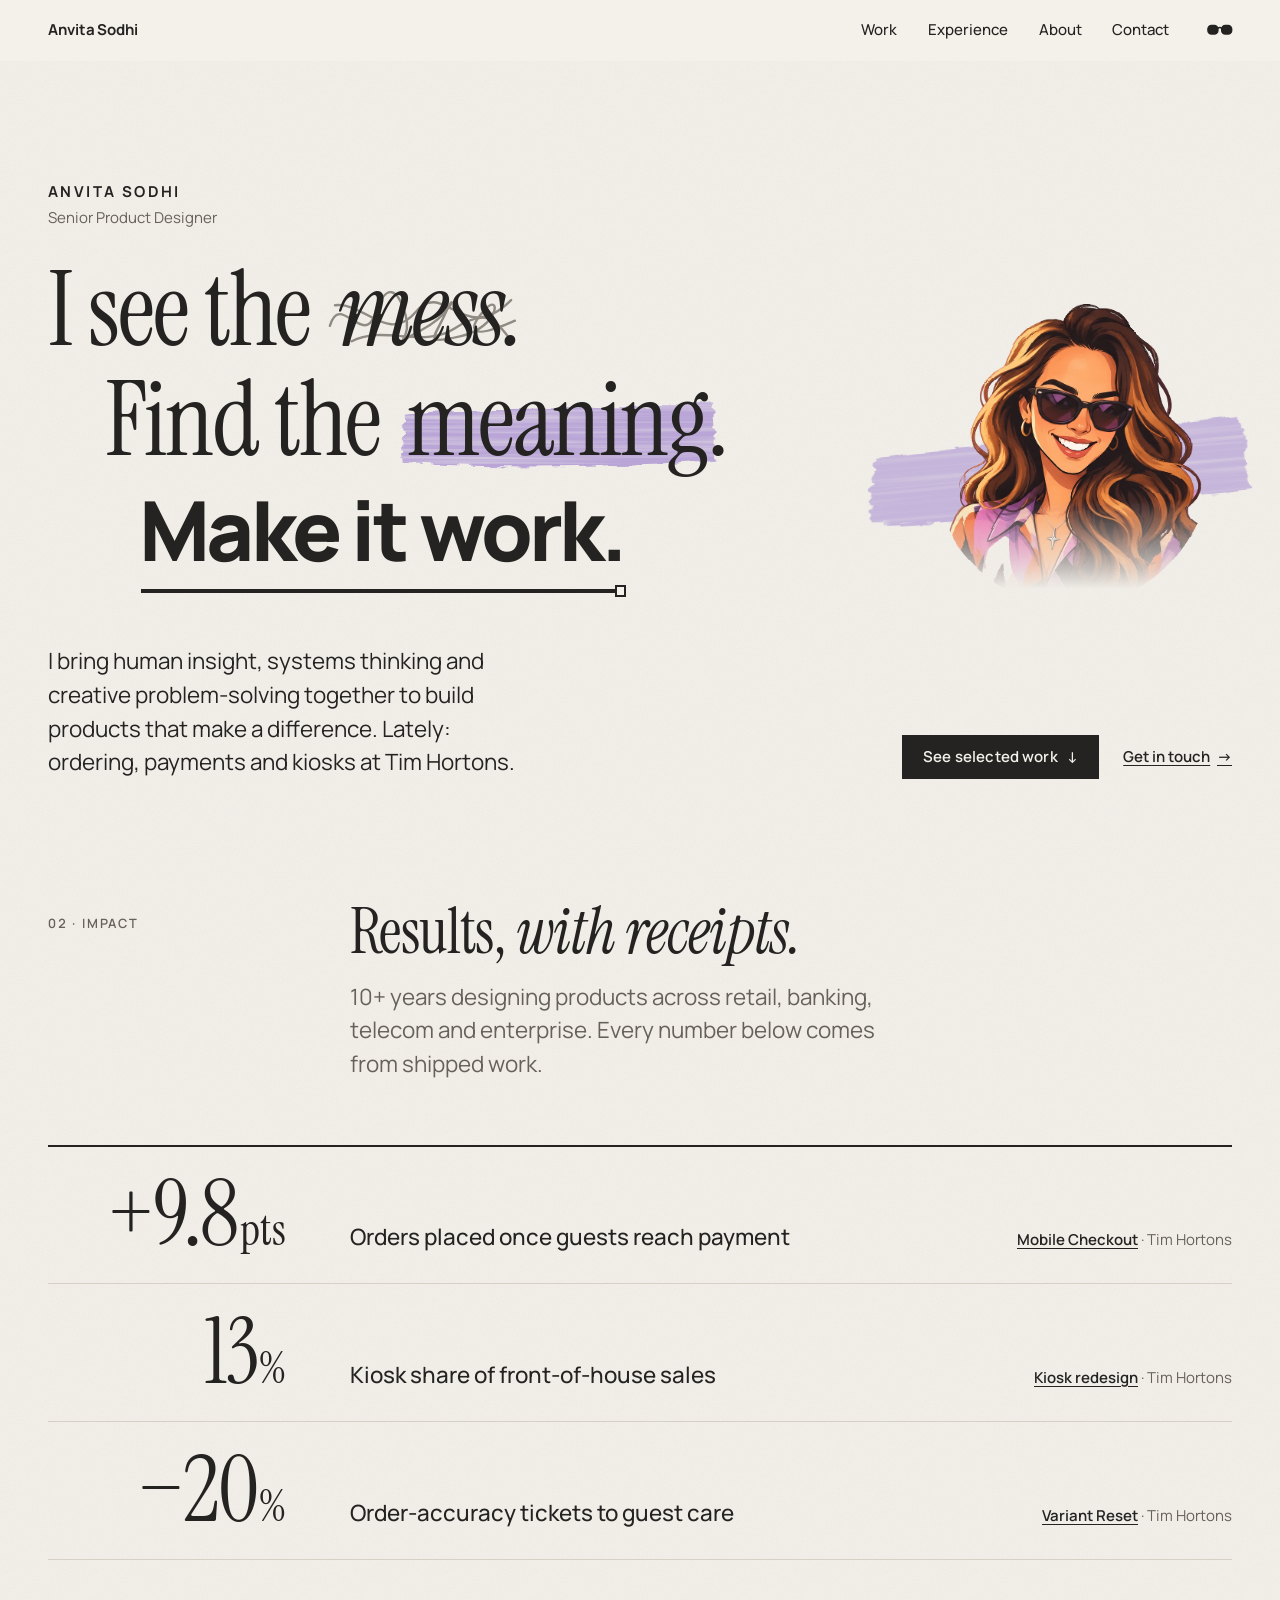
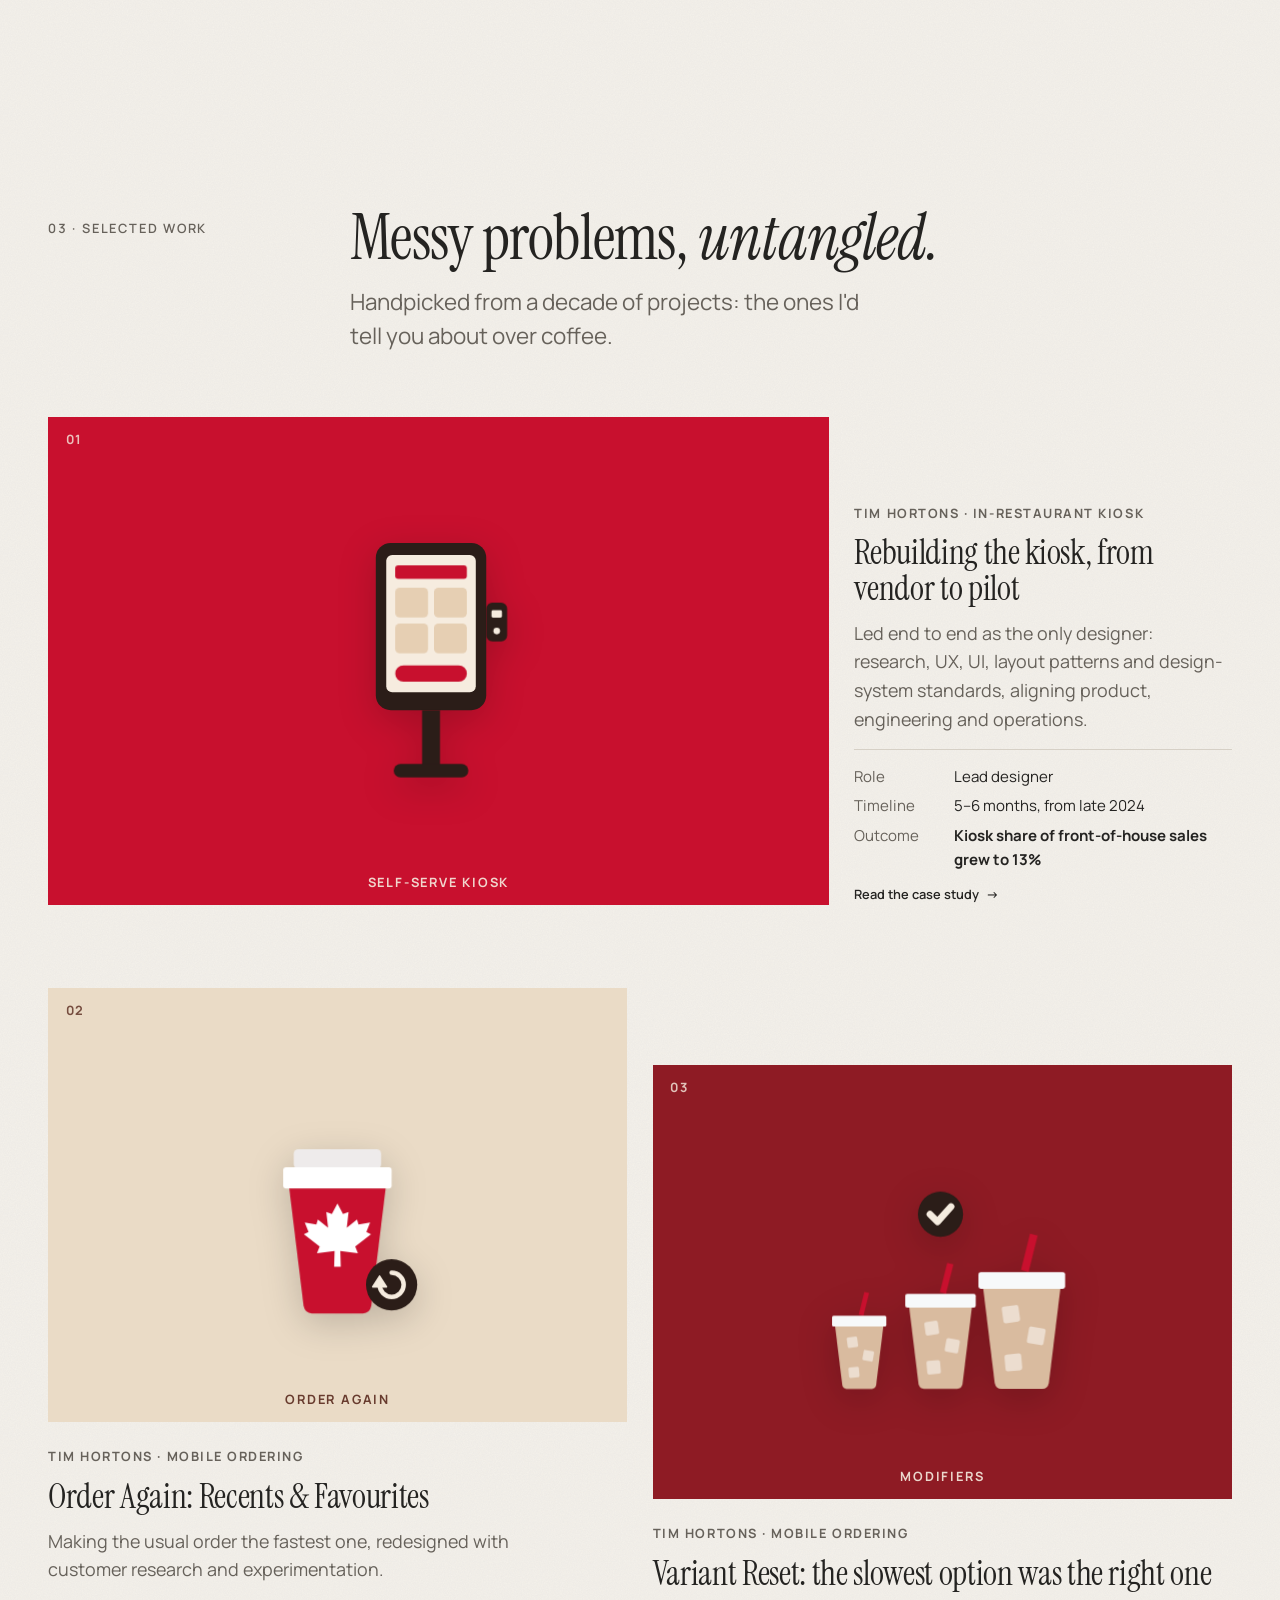
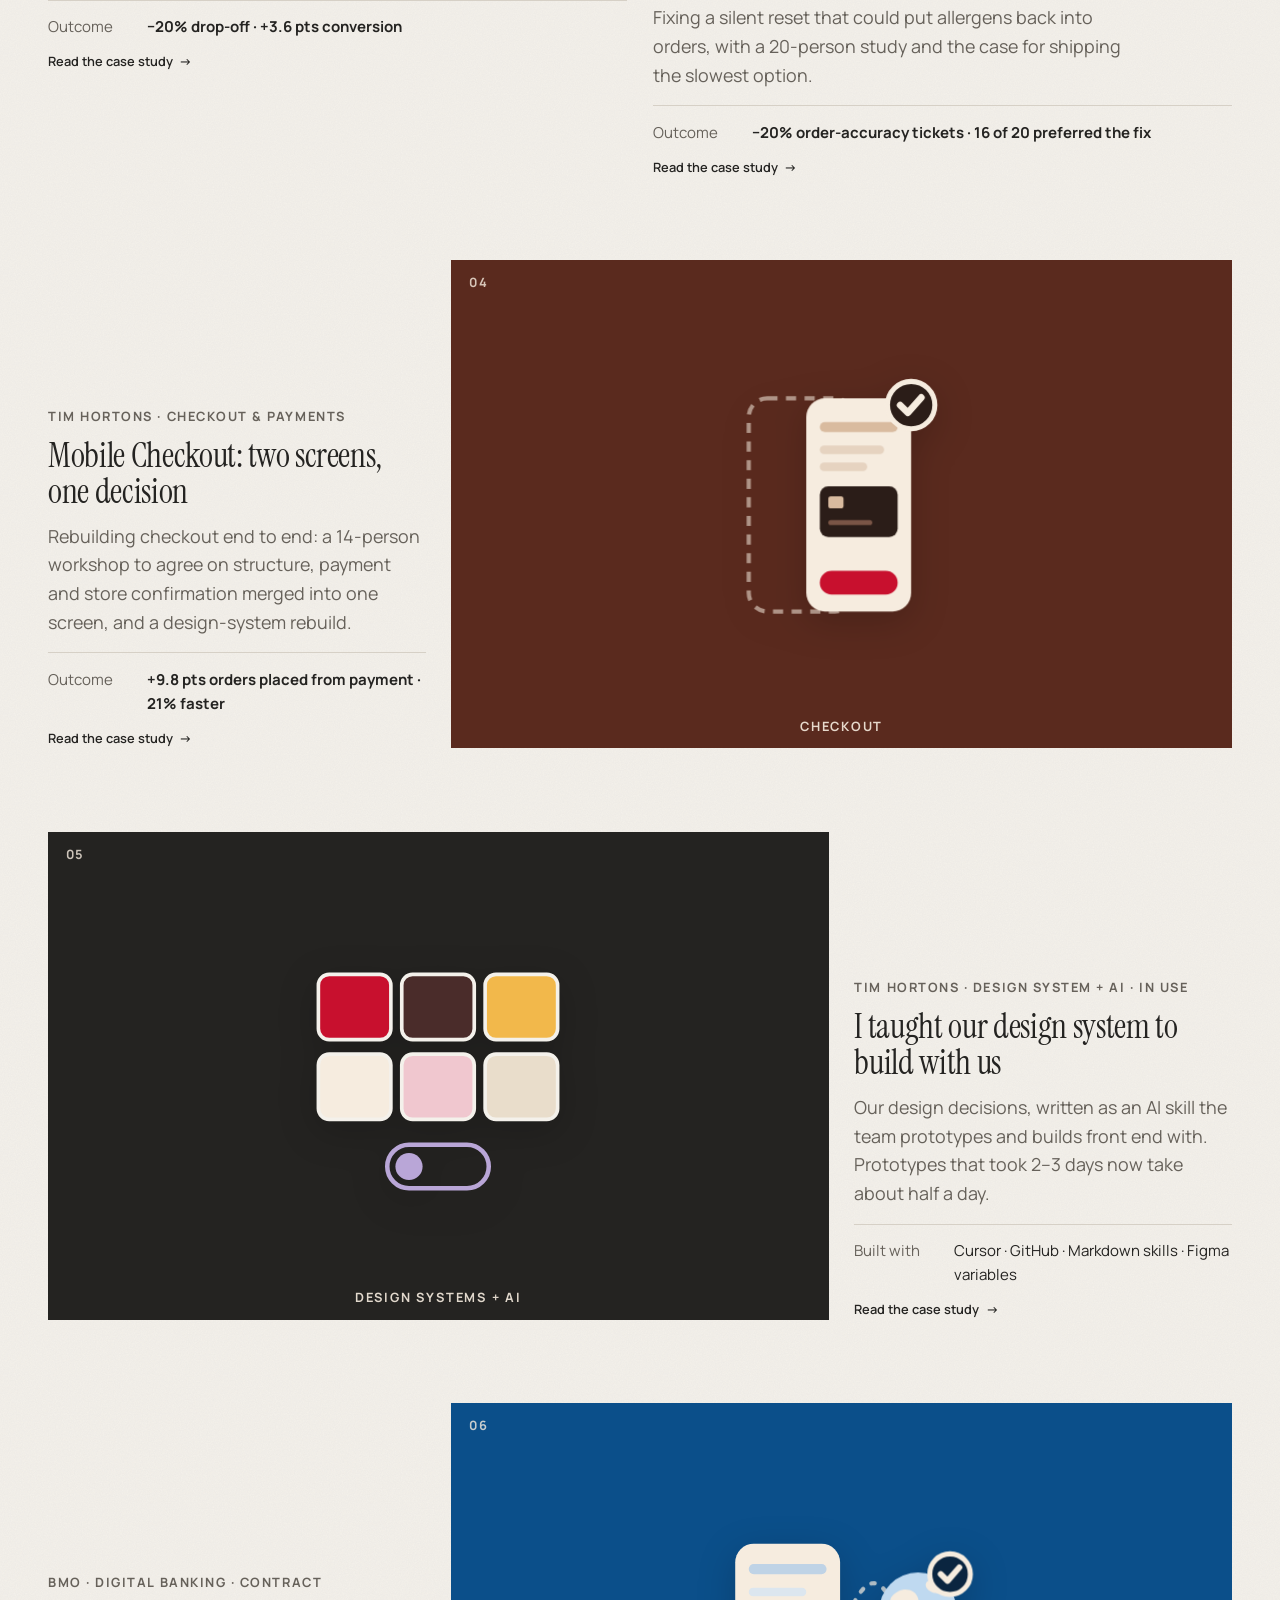
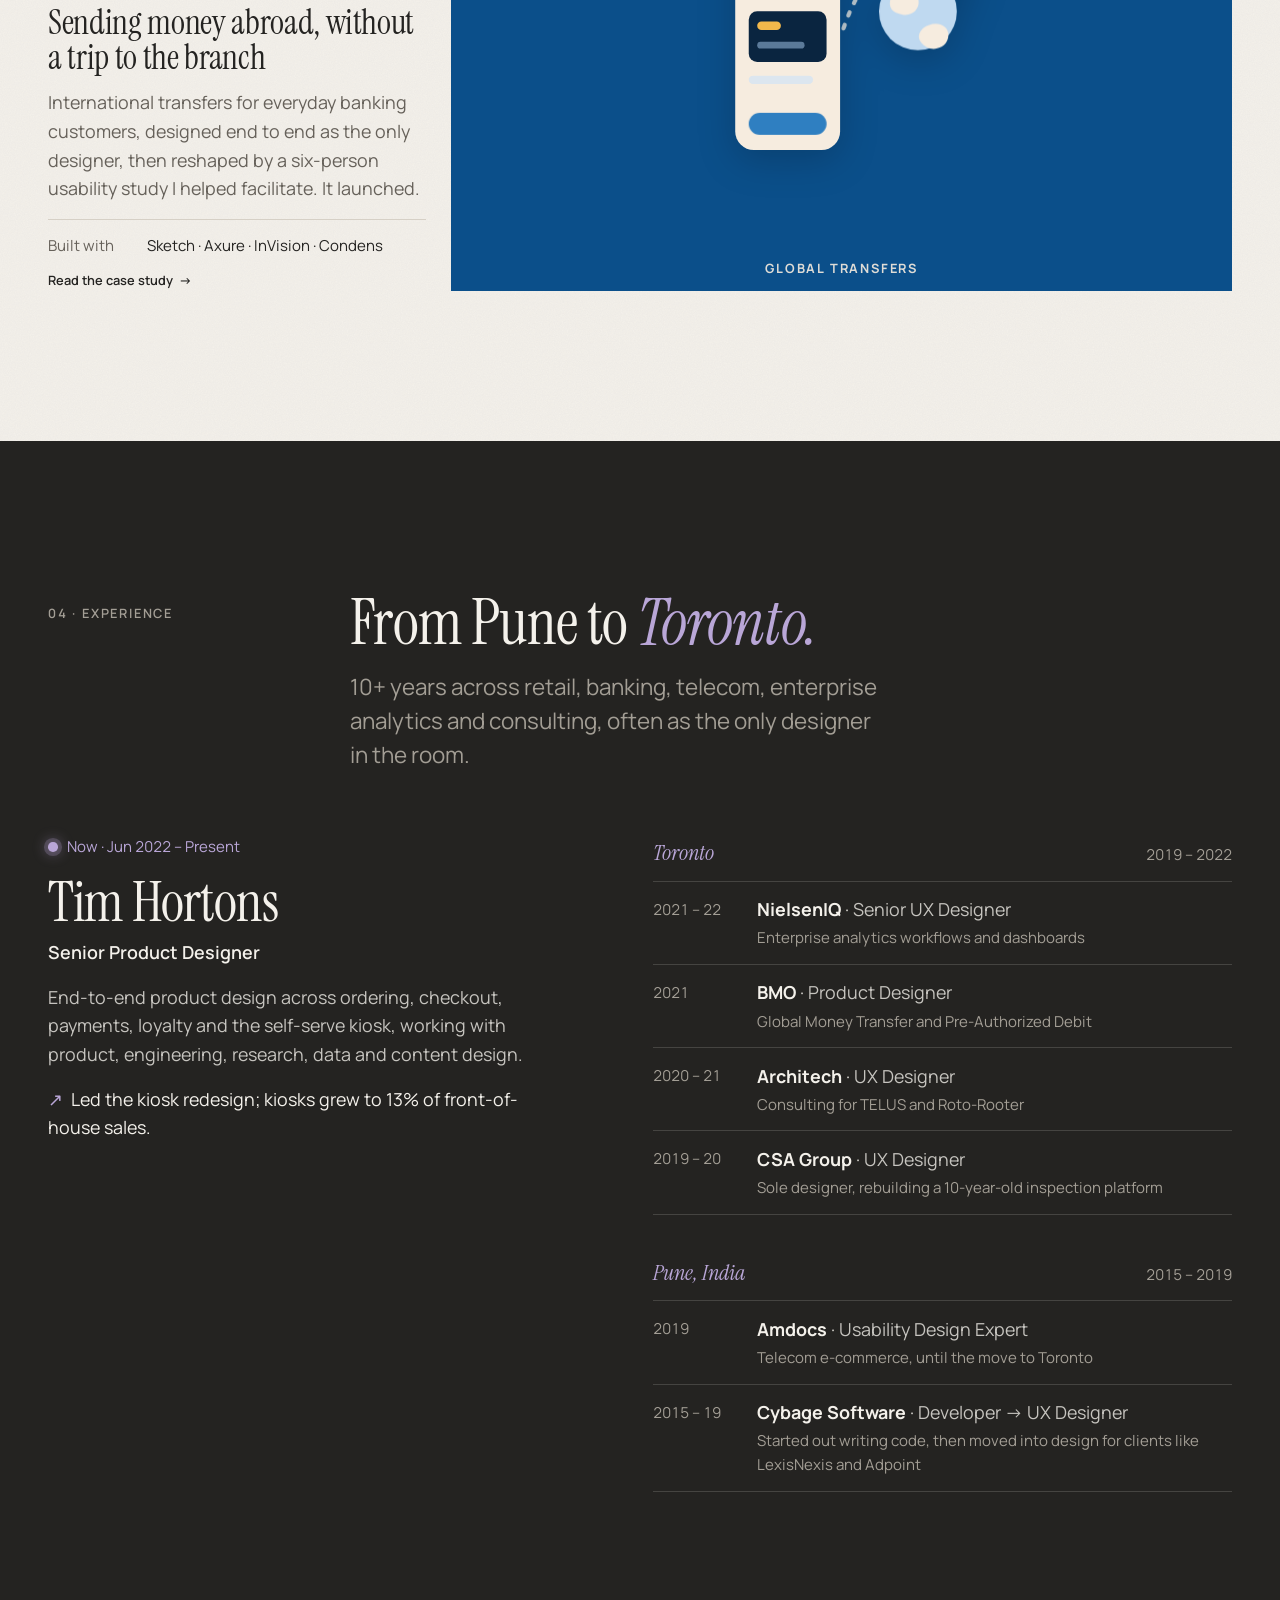
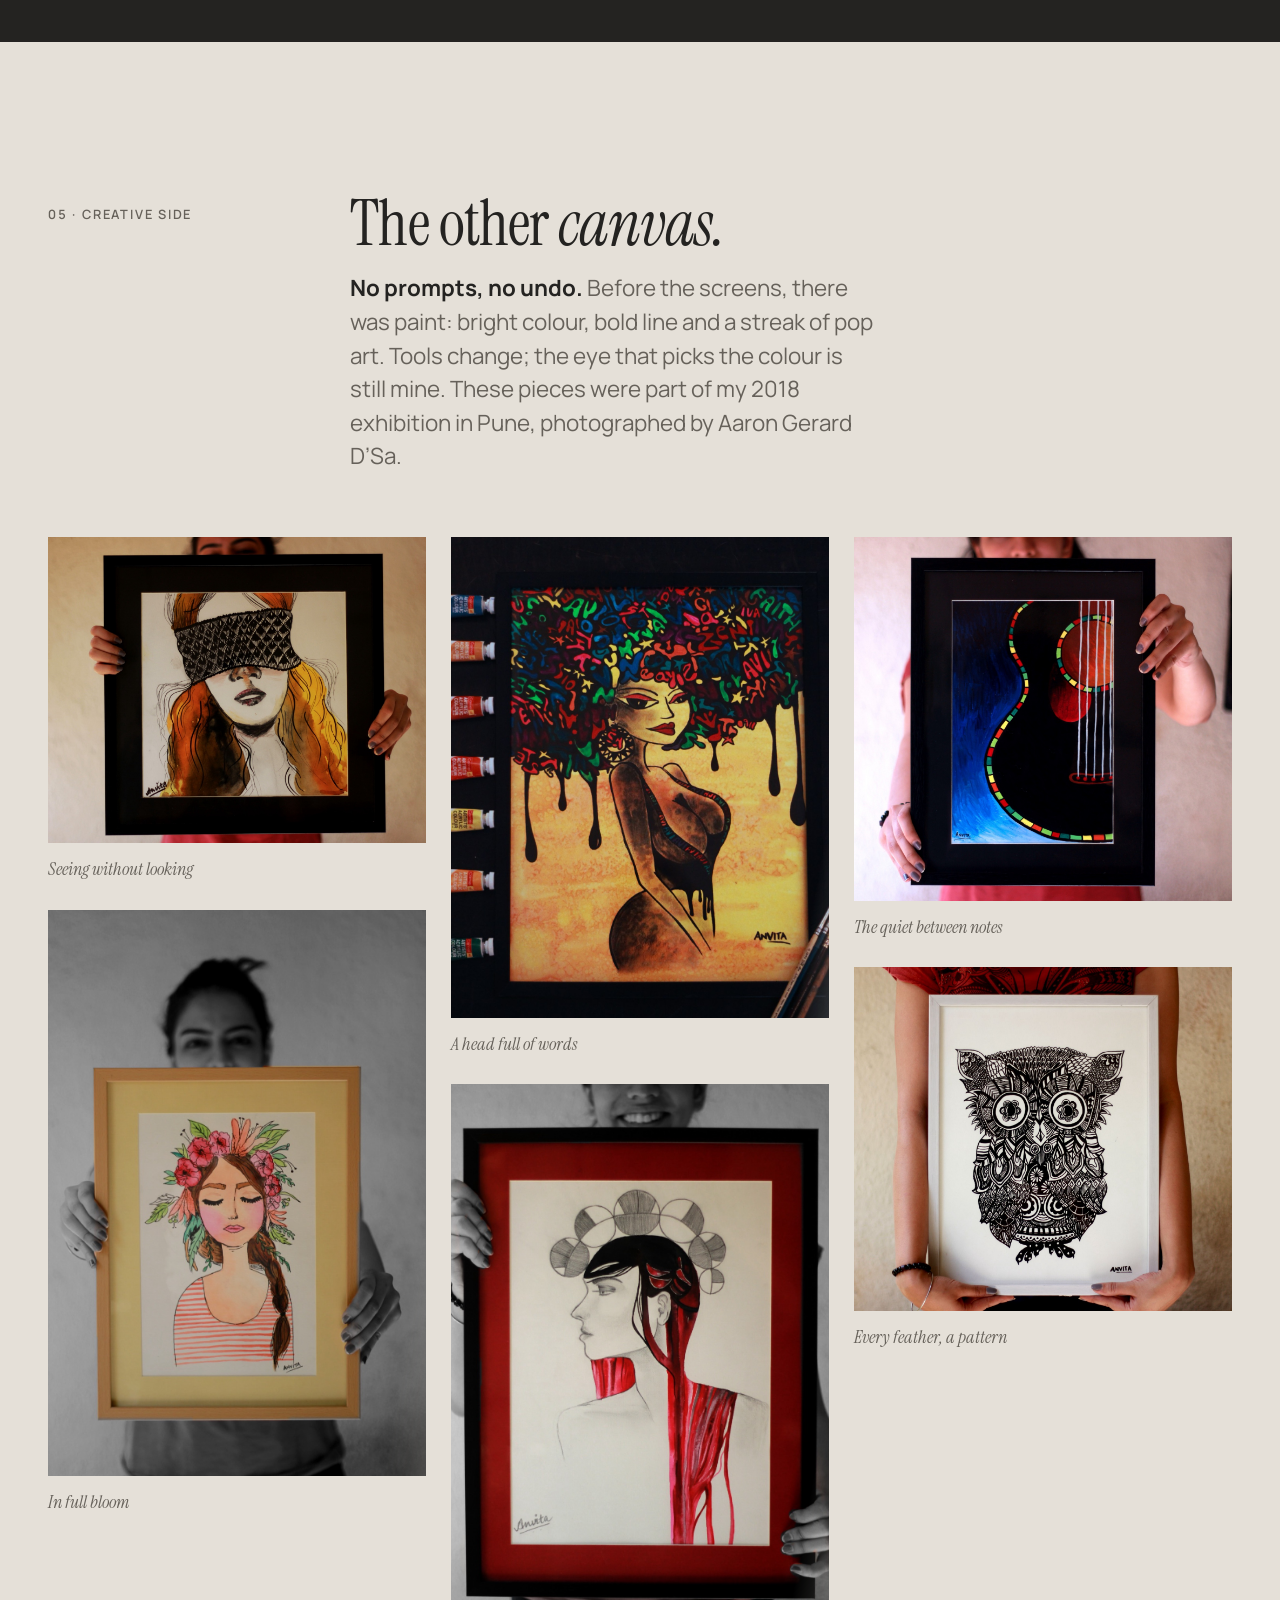
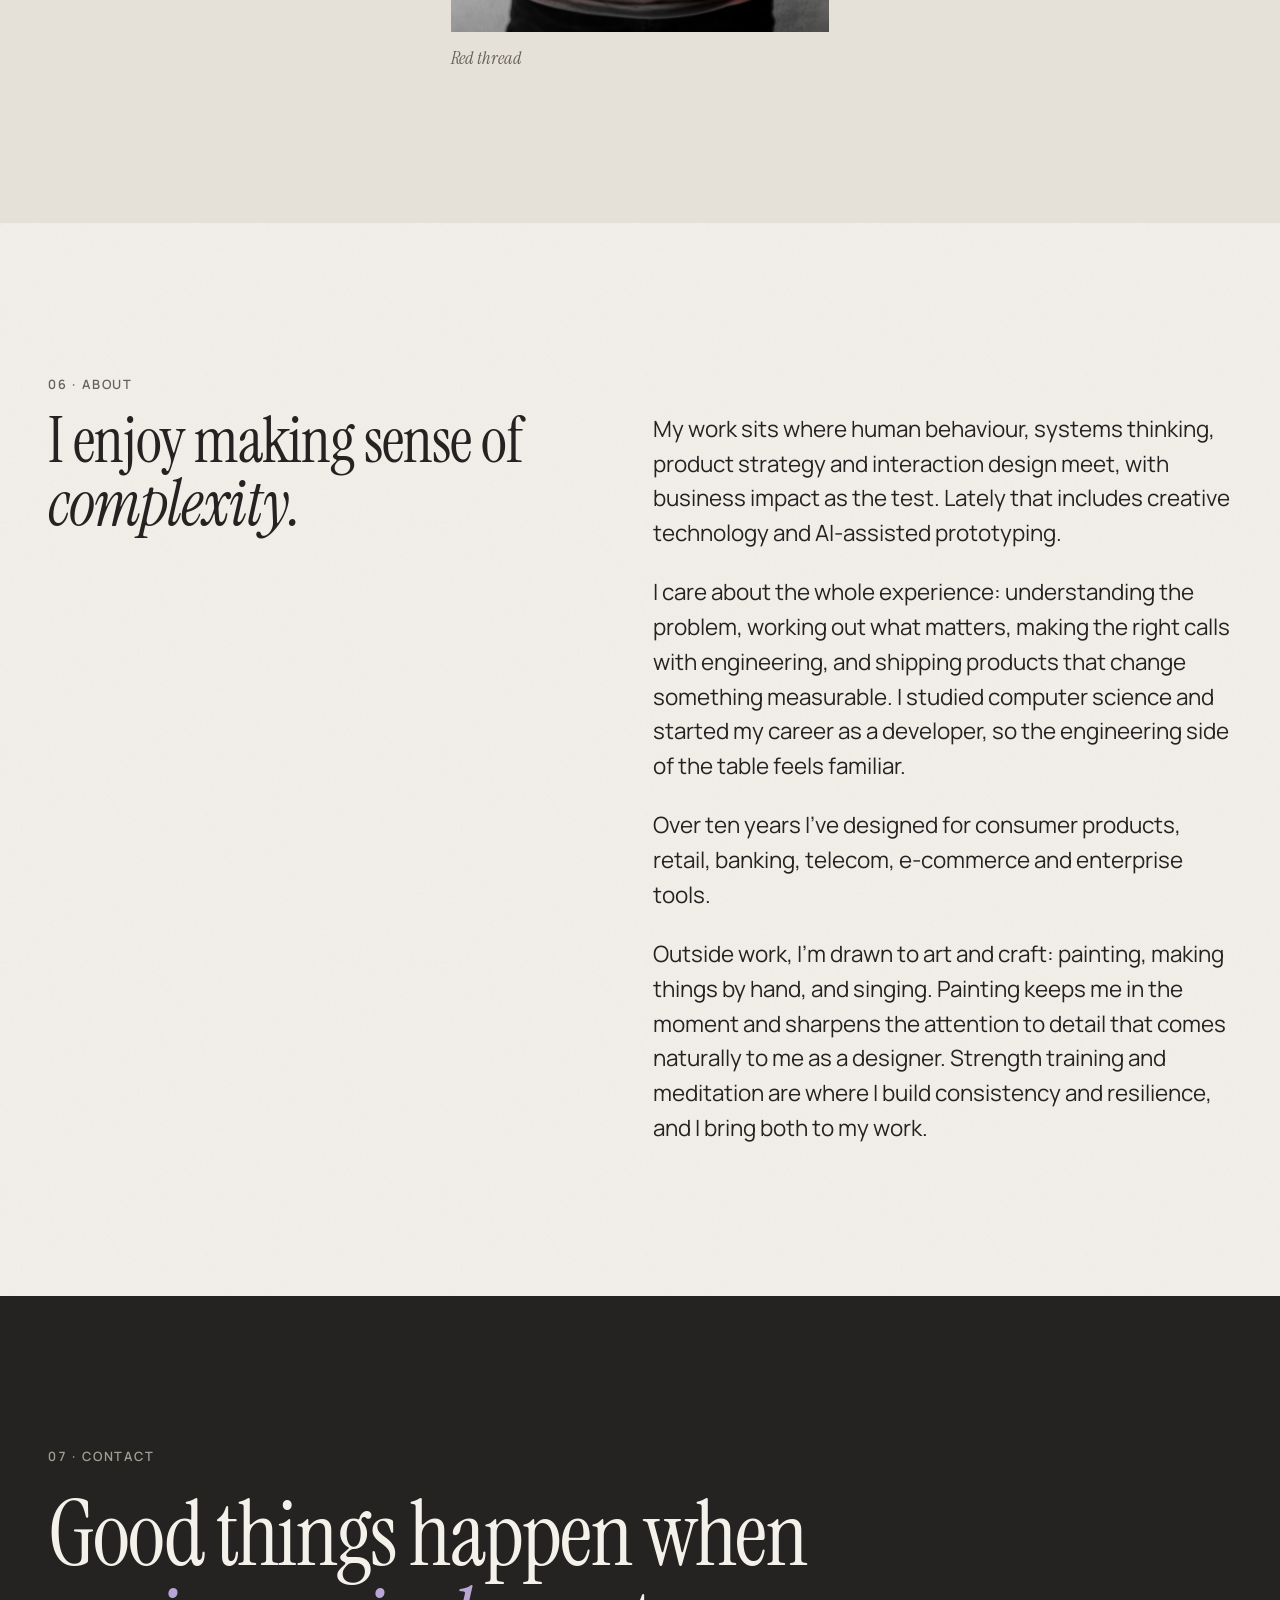
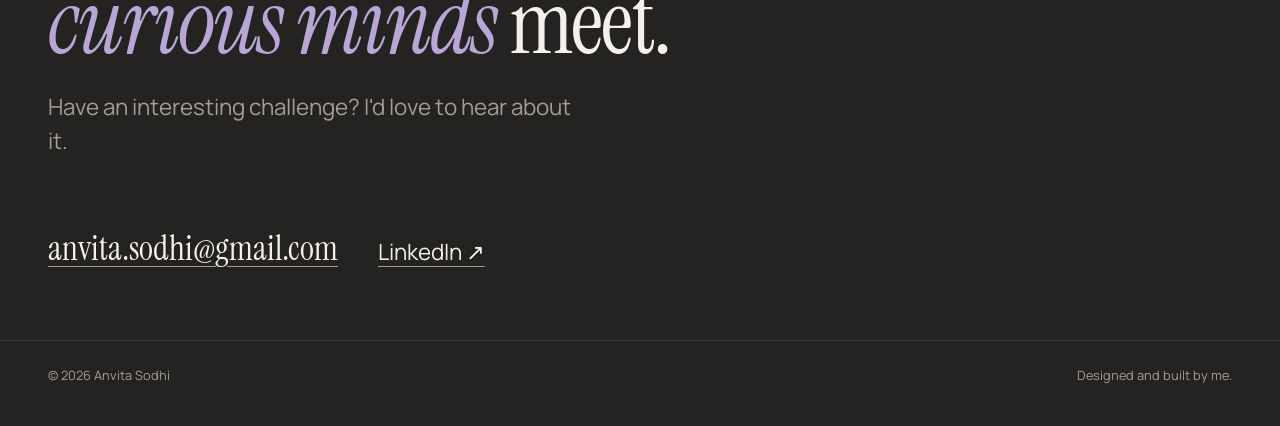
==== commit f8962a5b: "Work intro: handpicked highlights, told over coffee Co-Authored-By: Claude Opus 5.5 <noreply@anthrop" ====
--- a/index.html
+++ b/index.html
@@ -122,7 +122,7 @@
       <header class="grid section-head reveal">
         <p class="label section-label">Selected work</p>
         <h2 id="work-title">Messy problems, <em>untangled.</em></h2>
-        <p class="section-intro">Shipped work from Tim Hortons, plus the AI and design-system workflow our team now prototypes with.</p>
+        <p class="section-intro">Handpicked from a decade of projects: the ones I'd tell you about over coffee.</p>
       </header>
 
       <div class="projects">
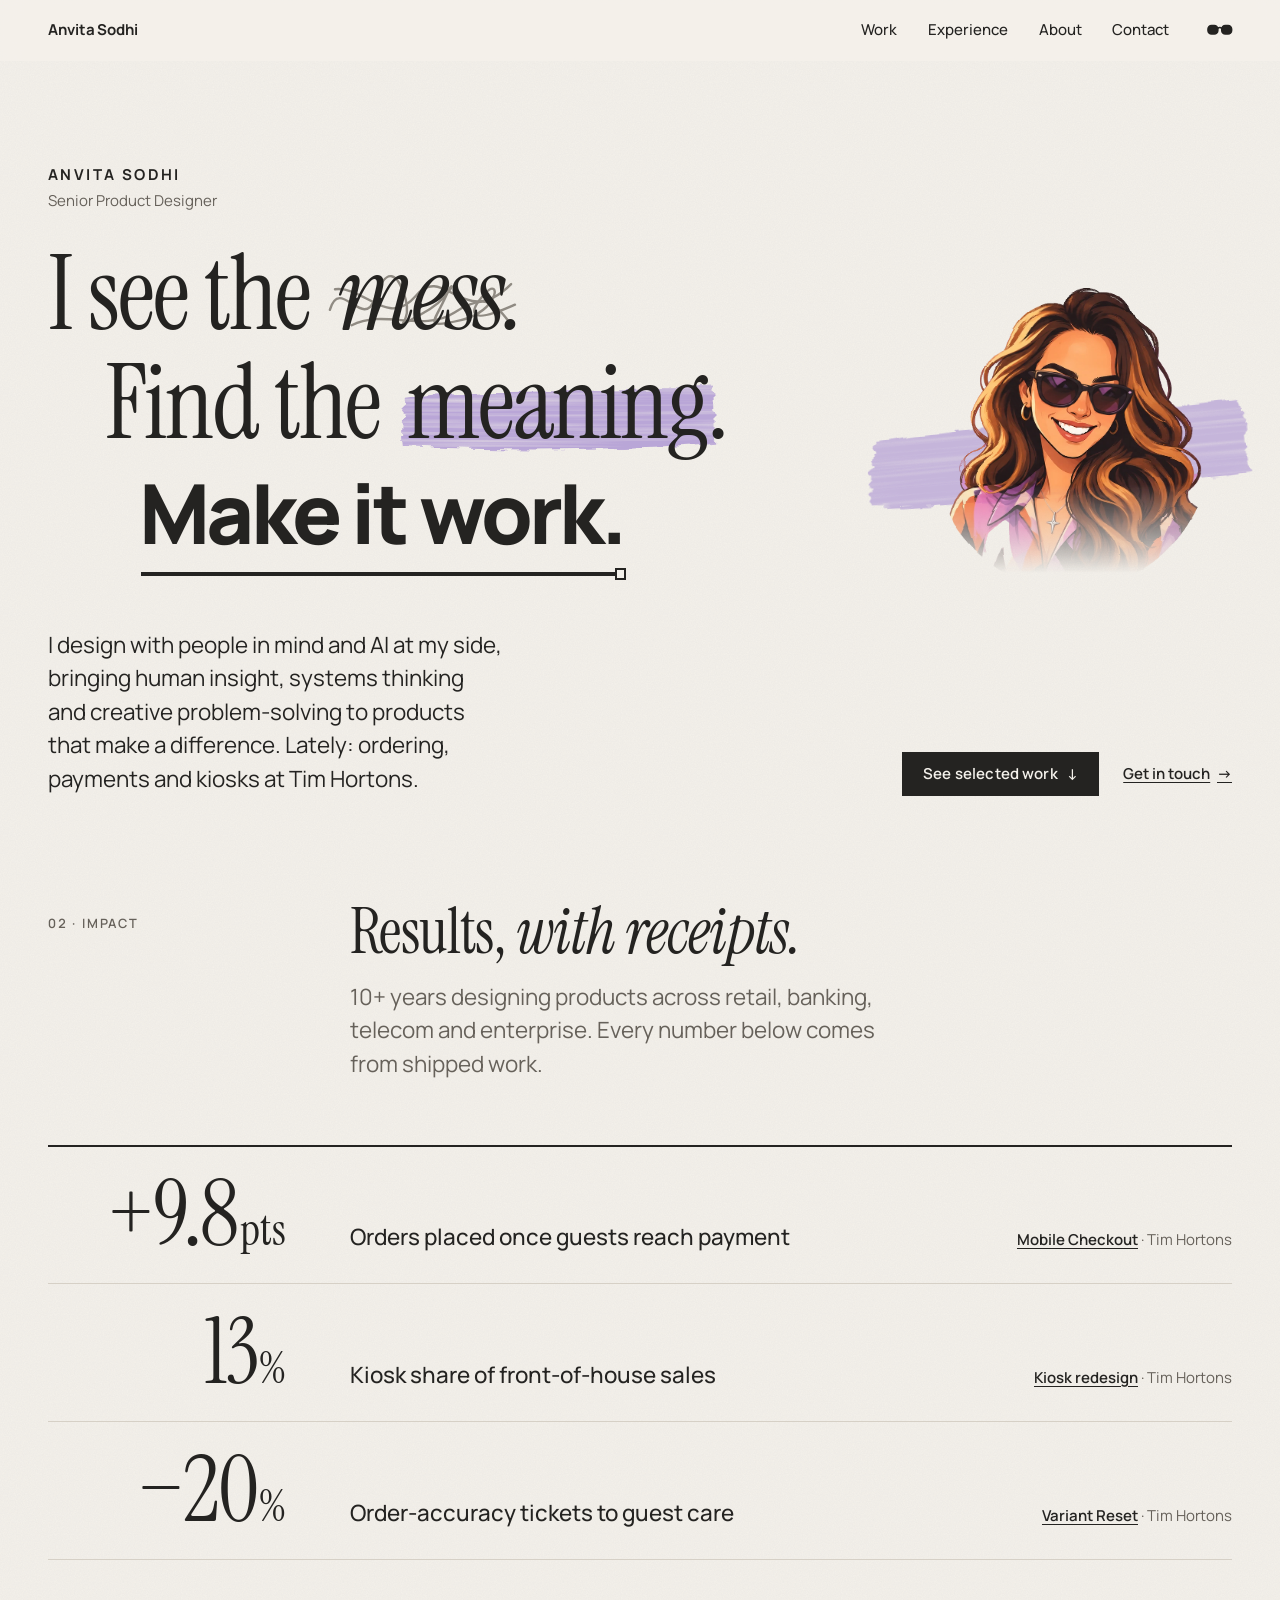
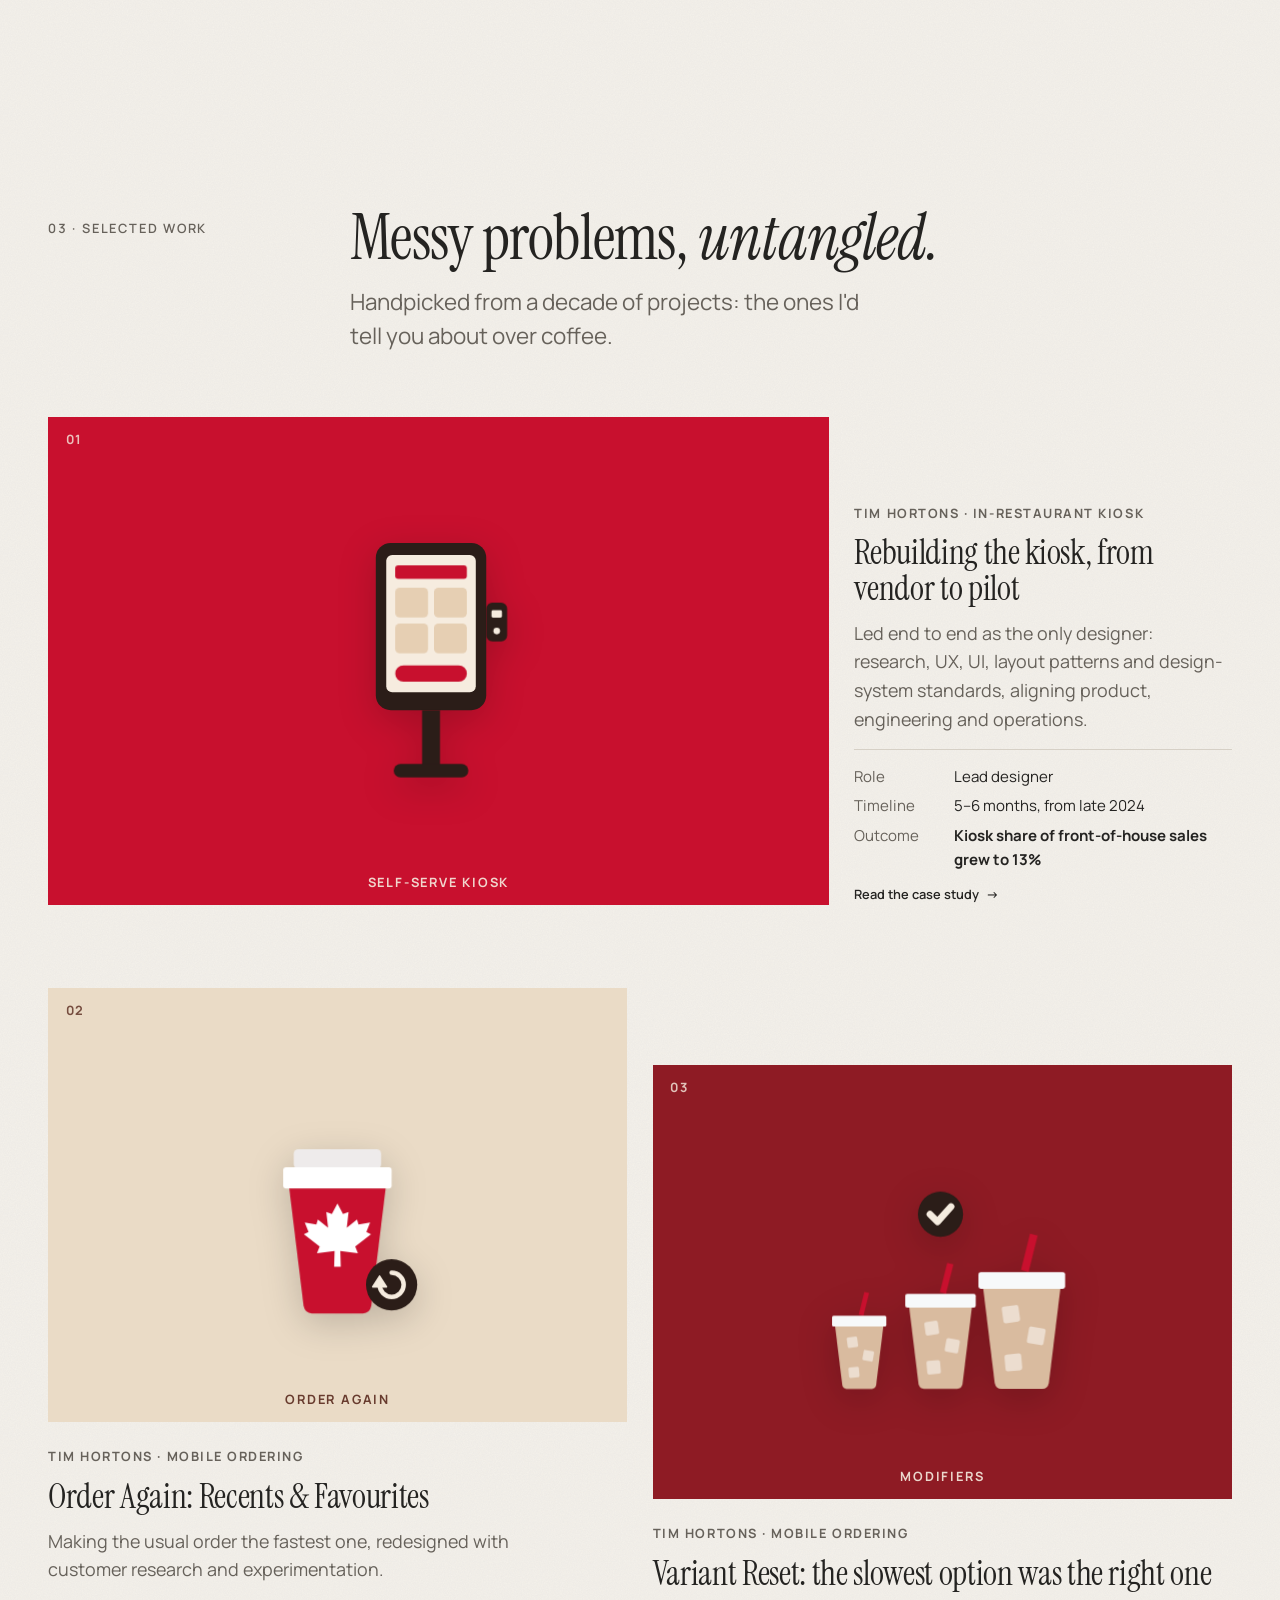
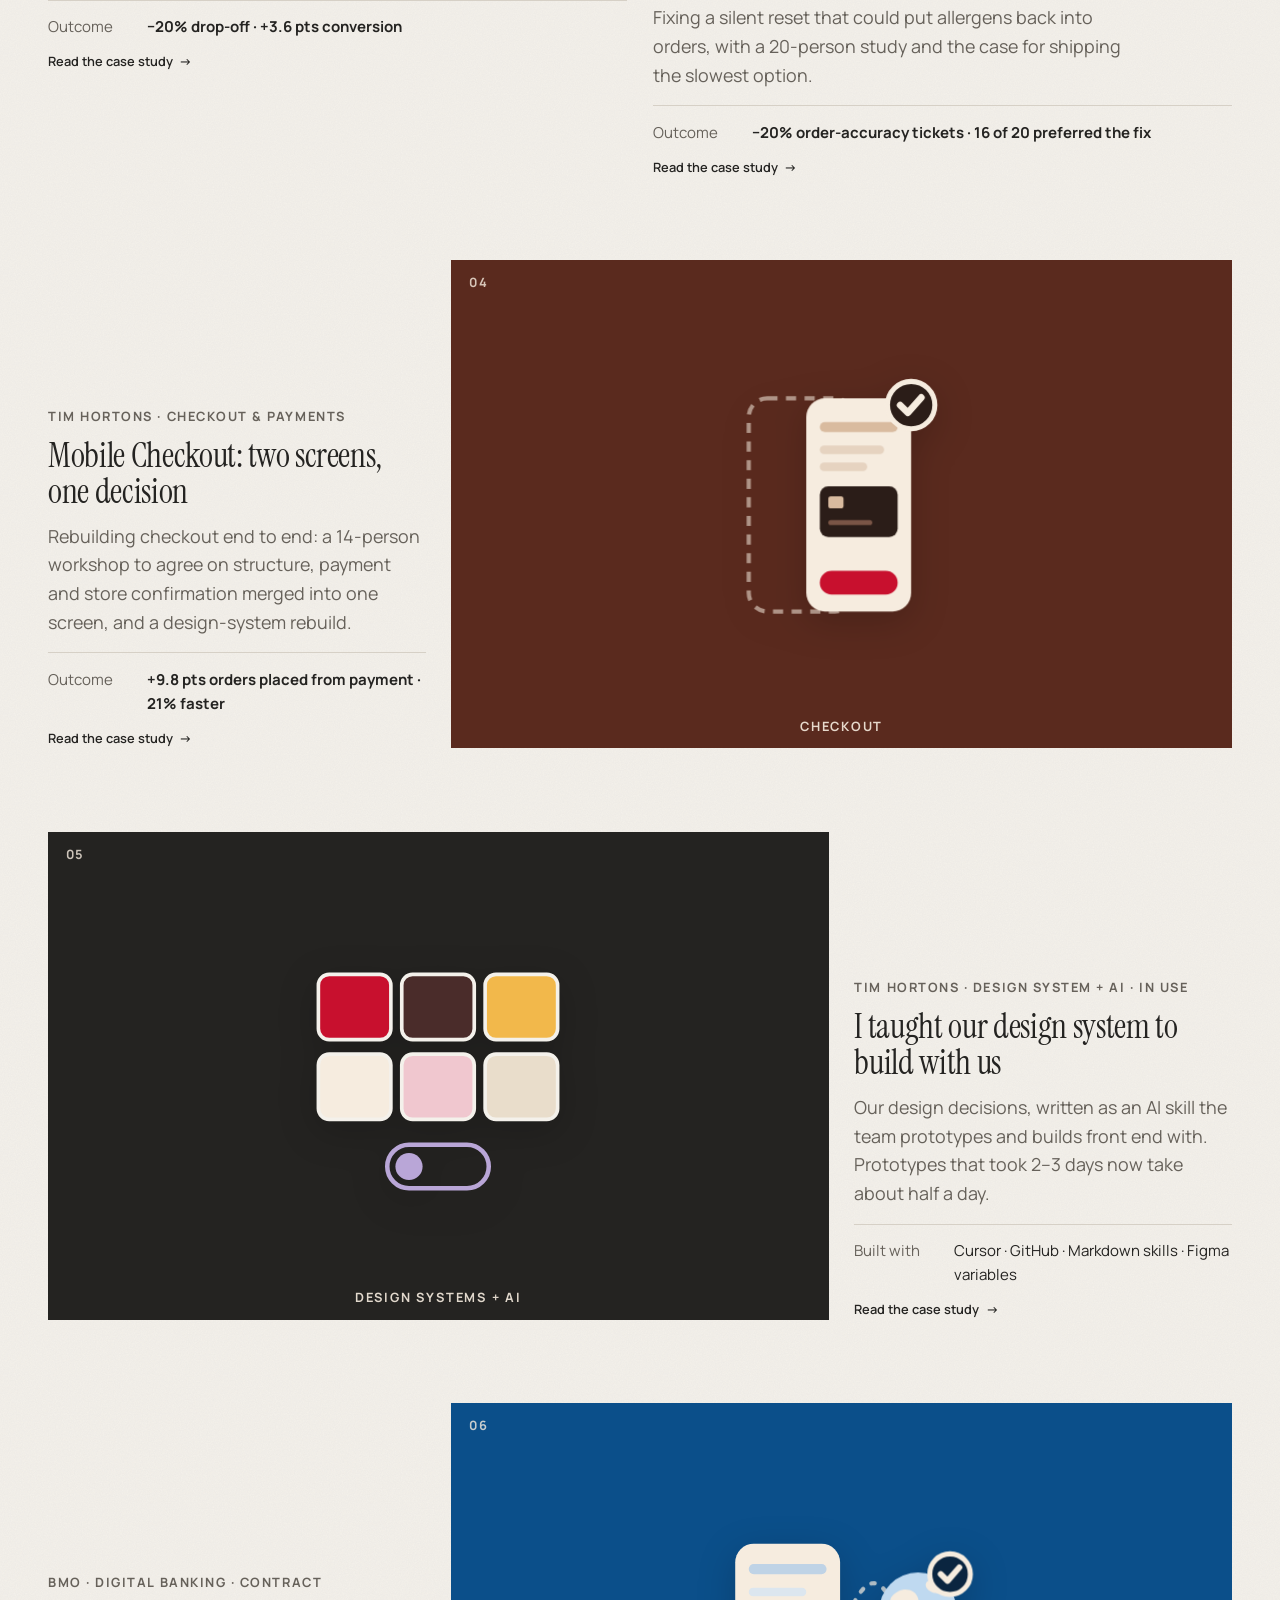
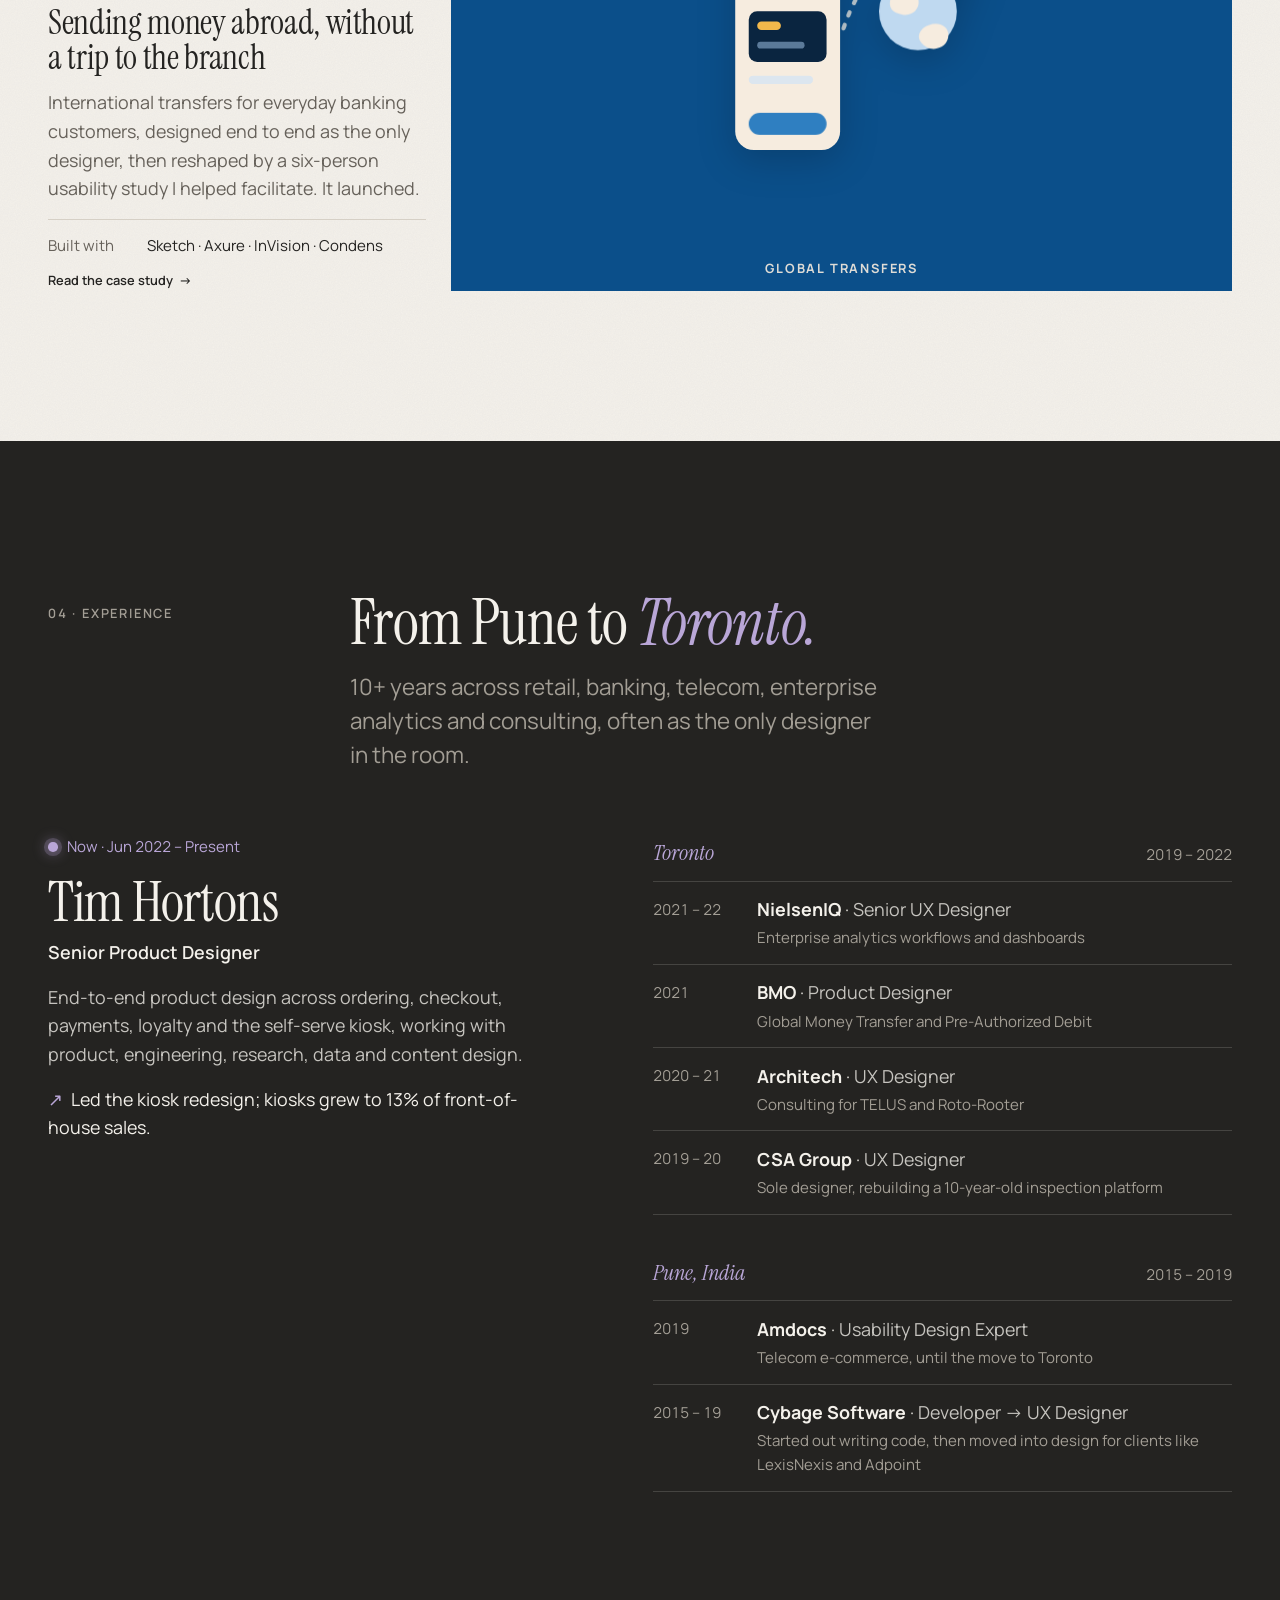
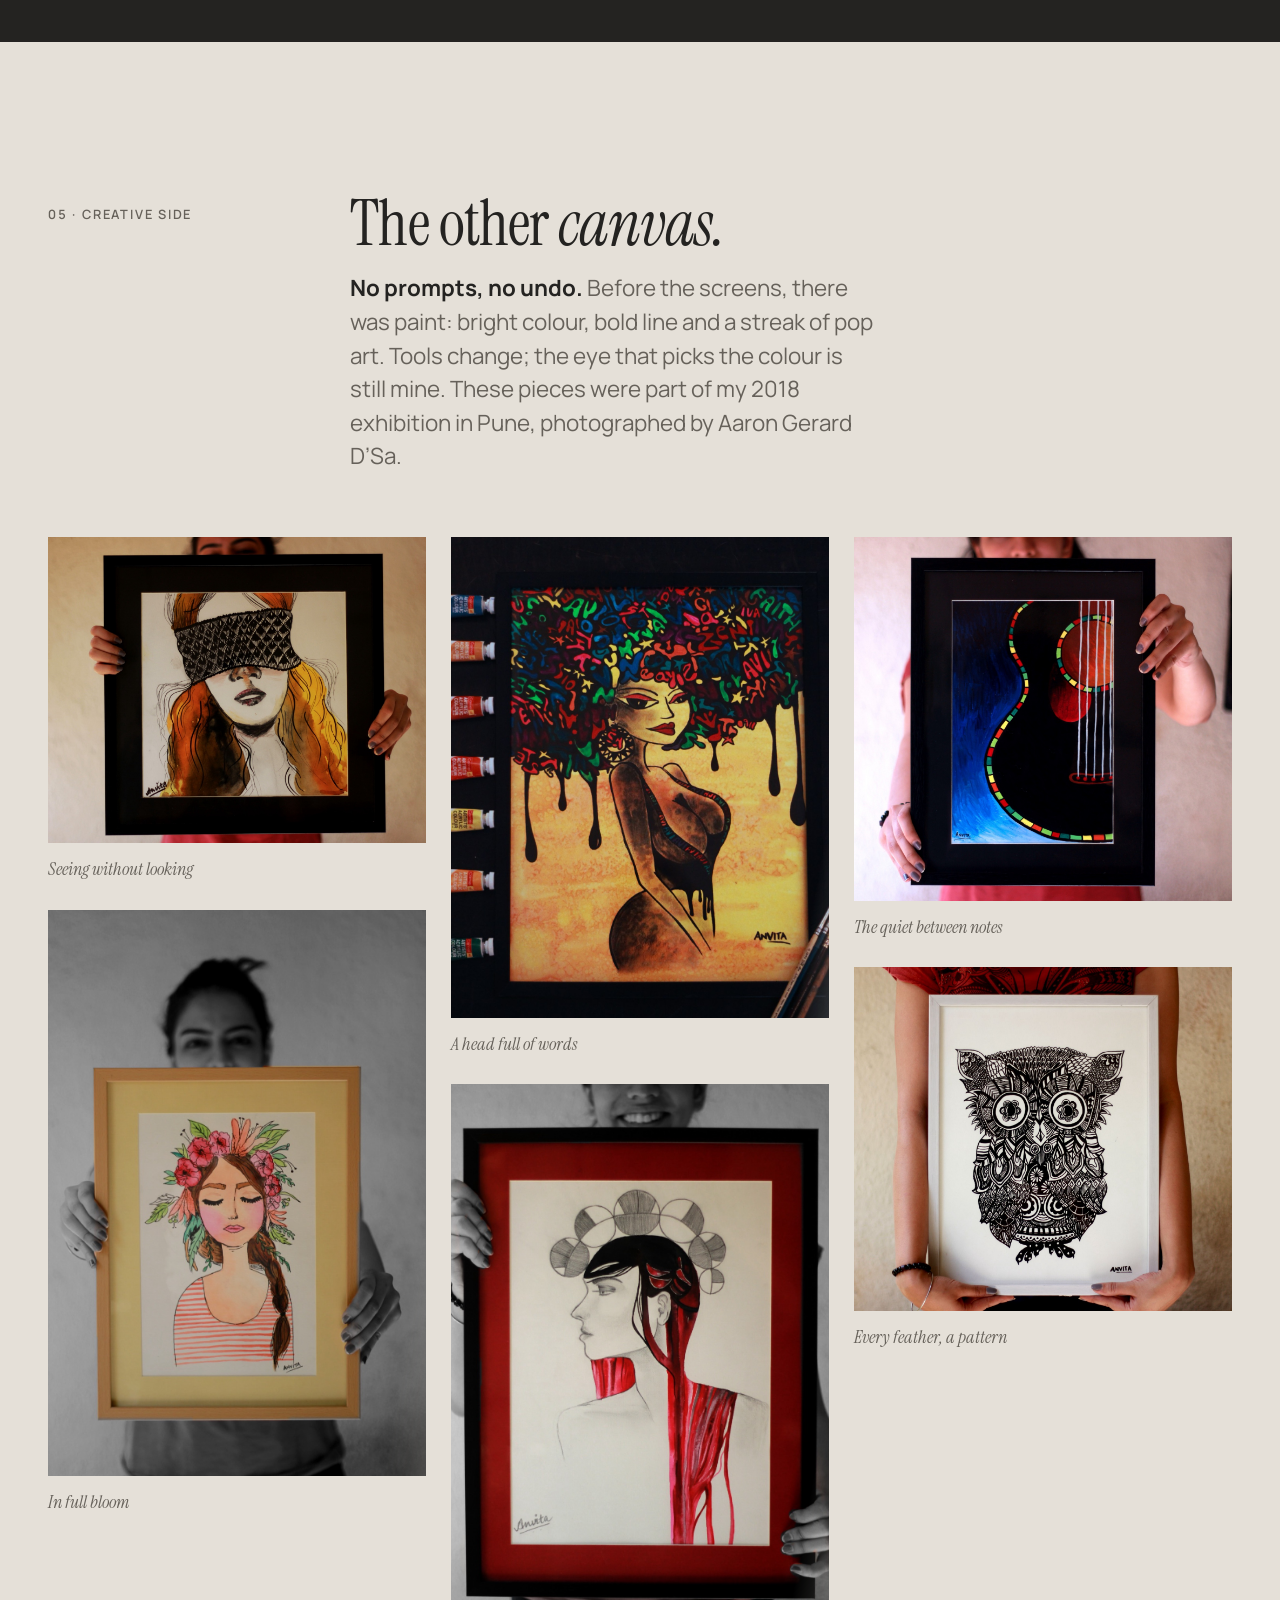
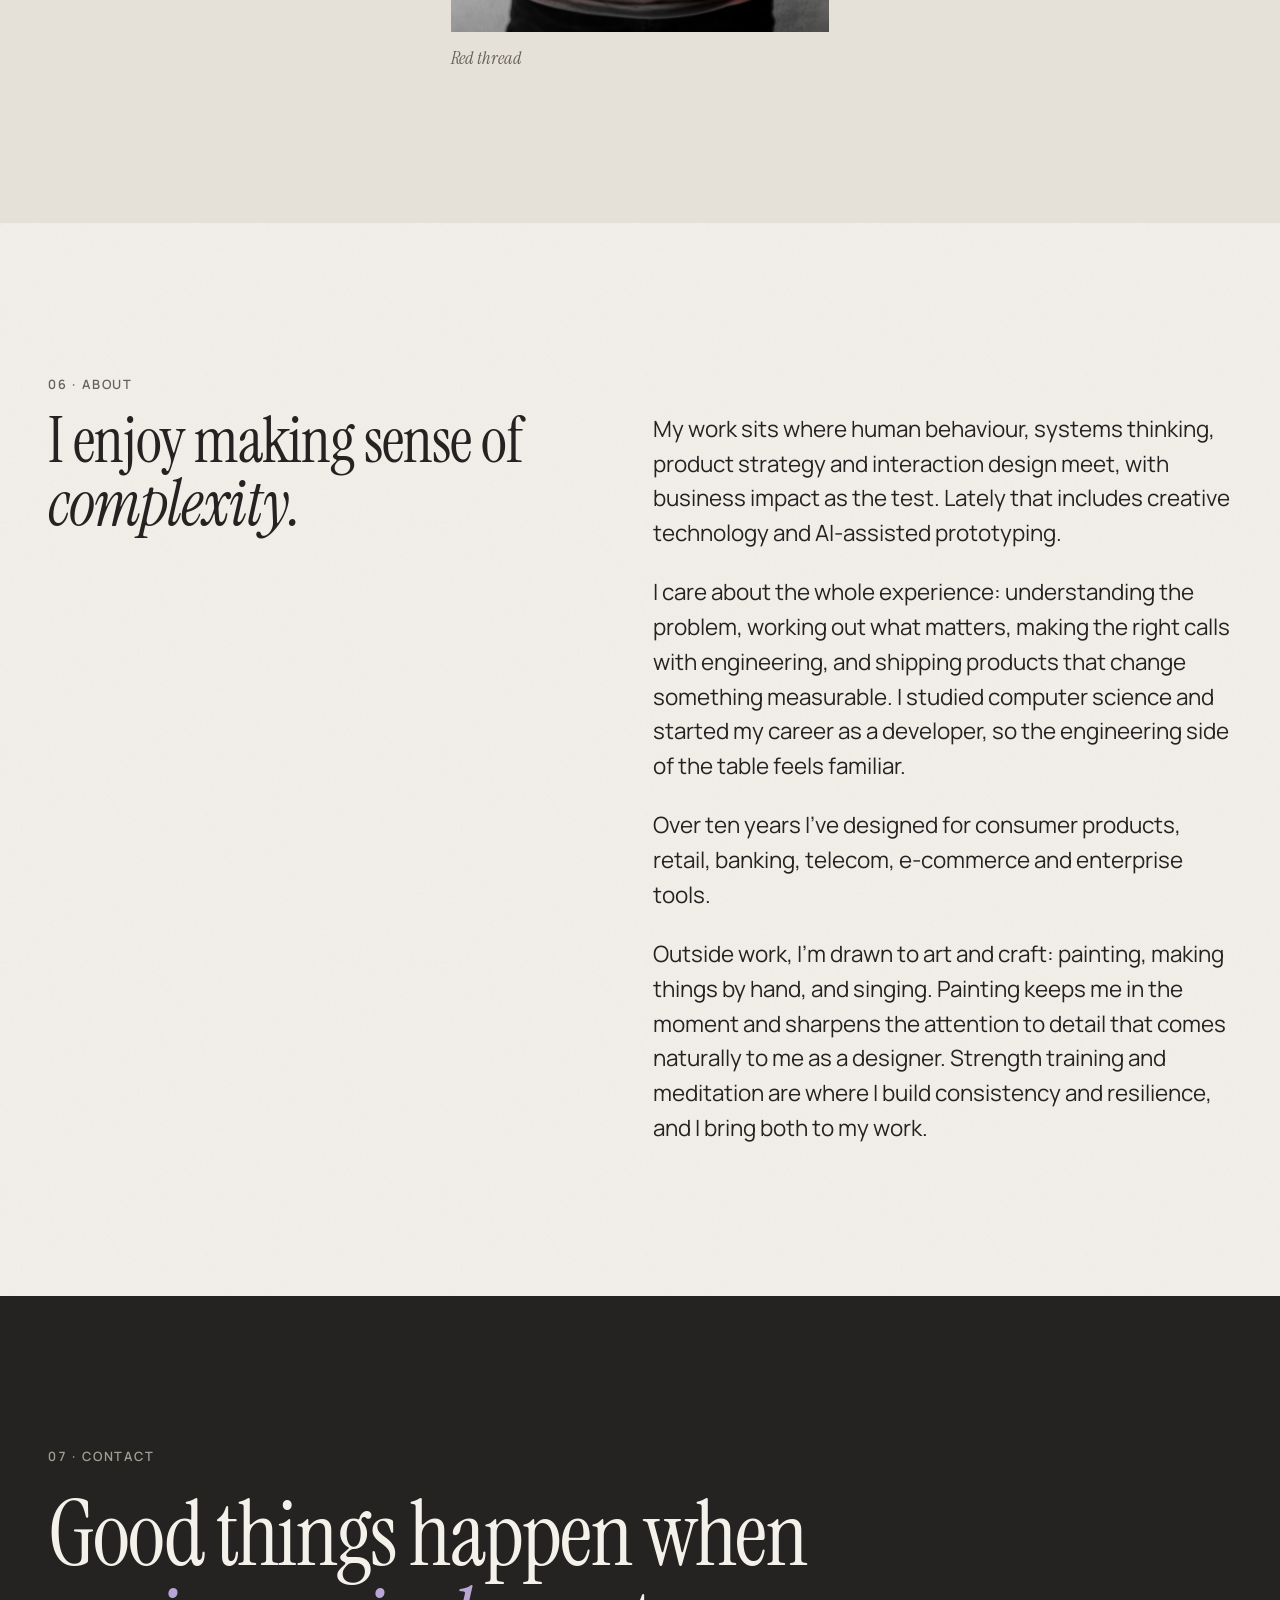
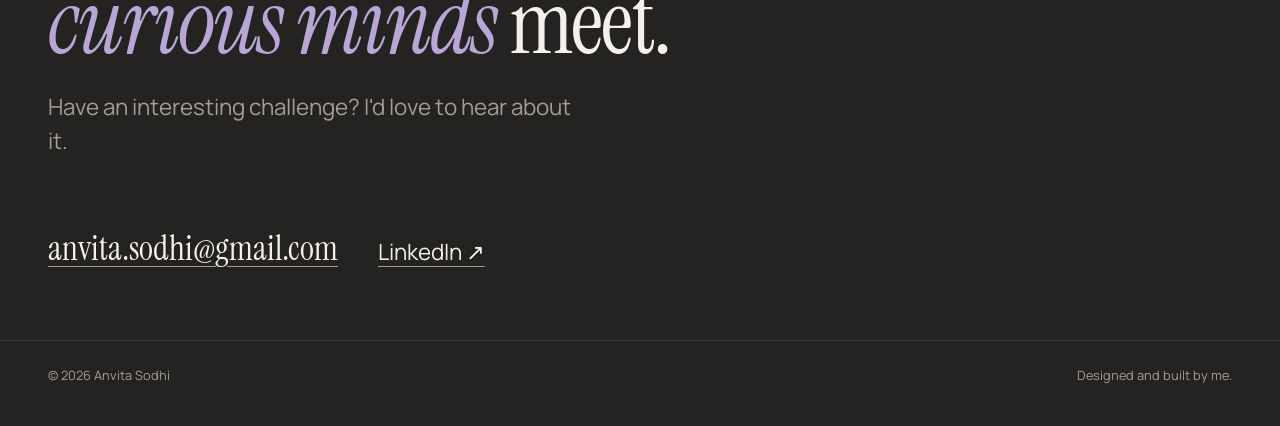
==== commit a2a4bc96: "Hero statement: designing with people in mind and AI at my side Co-Authored-By: Claude Opus 5.5 <nor" ====
--- a/index.html
+++ b/index.html
@@ -73,7 +73,7 @@
       </div>
 
       <div class="grid hero-foot">
-        <p class="hero-statement">I bring human insight, systems thinking and creative problem-solving together to build products that make a difference. Lately: ordering, payments and kiosks at Tim&nbsp;Hortons.</p>
+        <p class="hero-statement">I design with people in mind and AI at my side, bringing human insight, systems thinking and creative problem-solving to products that make a difference. Lately: ordering, payments and kiosks at Tim&nbsp;Hortons.</p>
         <div class="hero-actions">
           <a class="btn" href="#work">See selected work <span class="arrow" aria-hidden="true">↓</span></a>
           <a class="link-arrow" href="#contact">Get in touch <span class="arrow" aria-hidden="true">→</span></a>
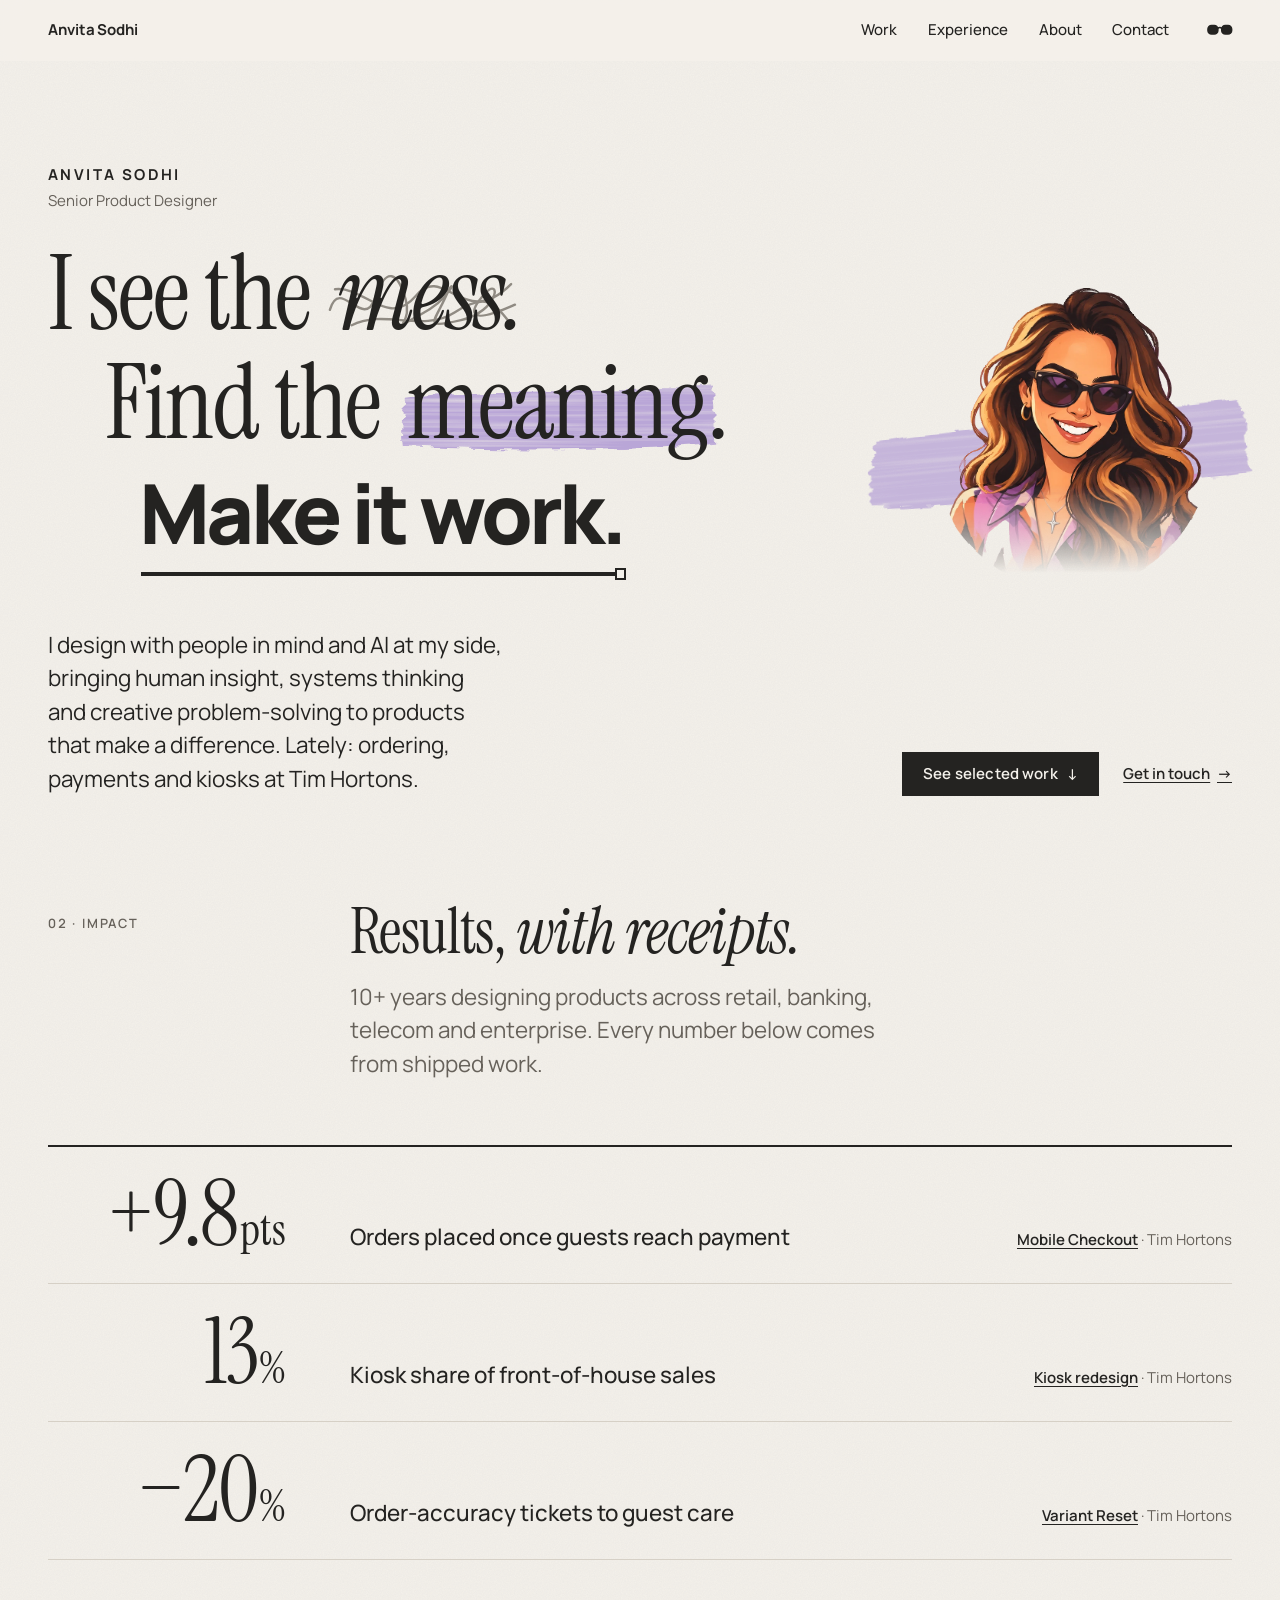
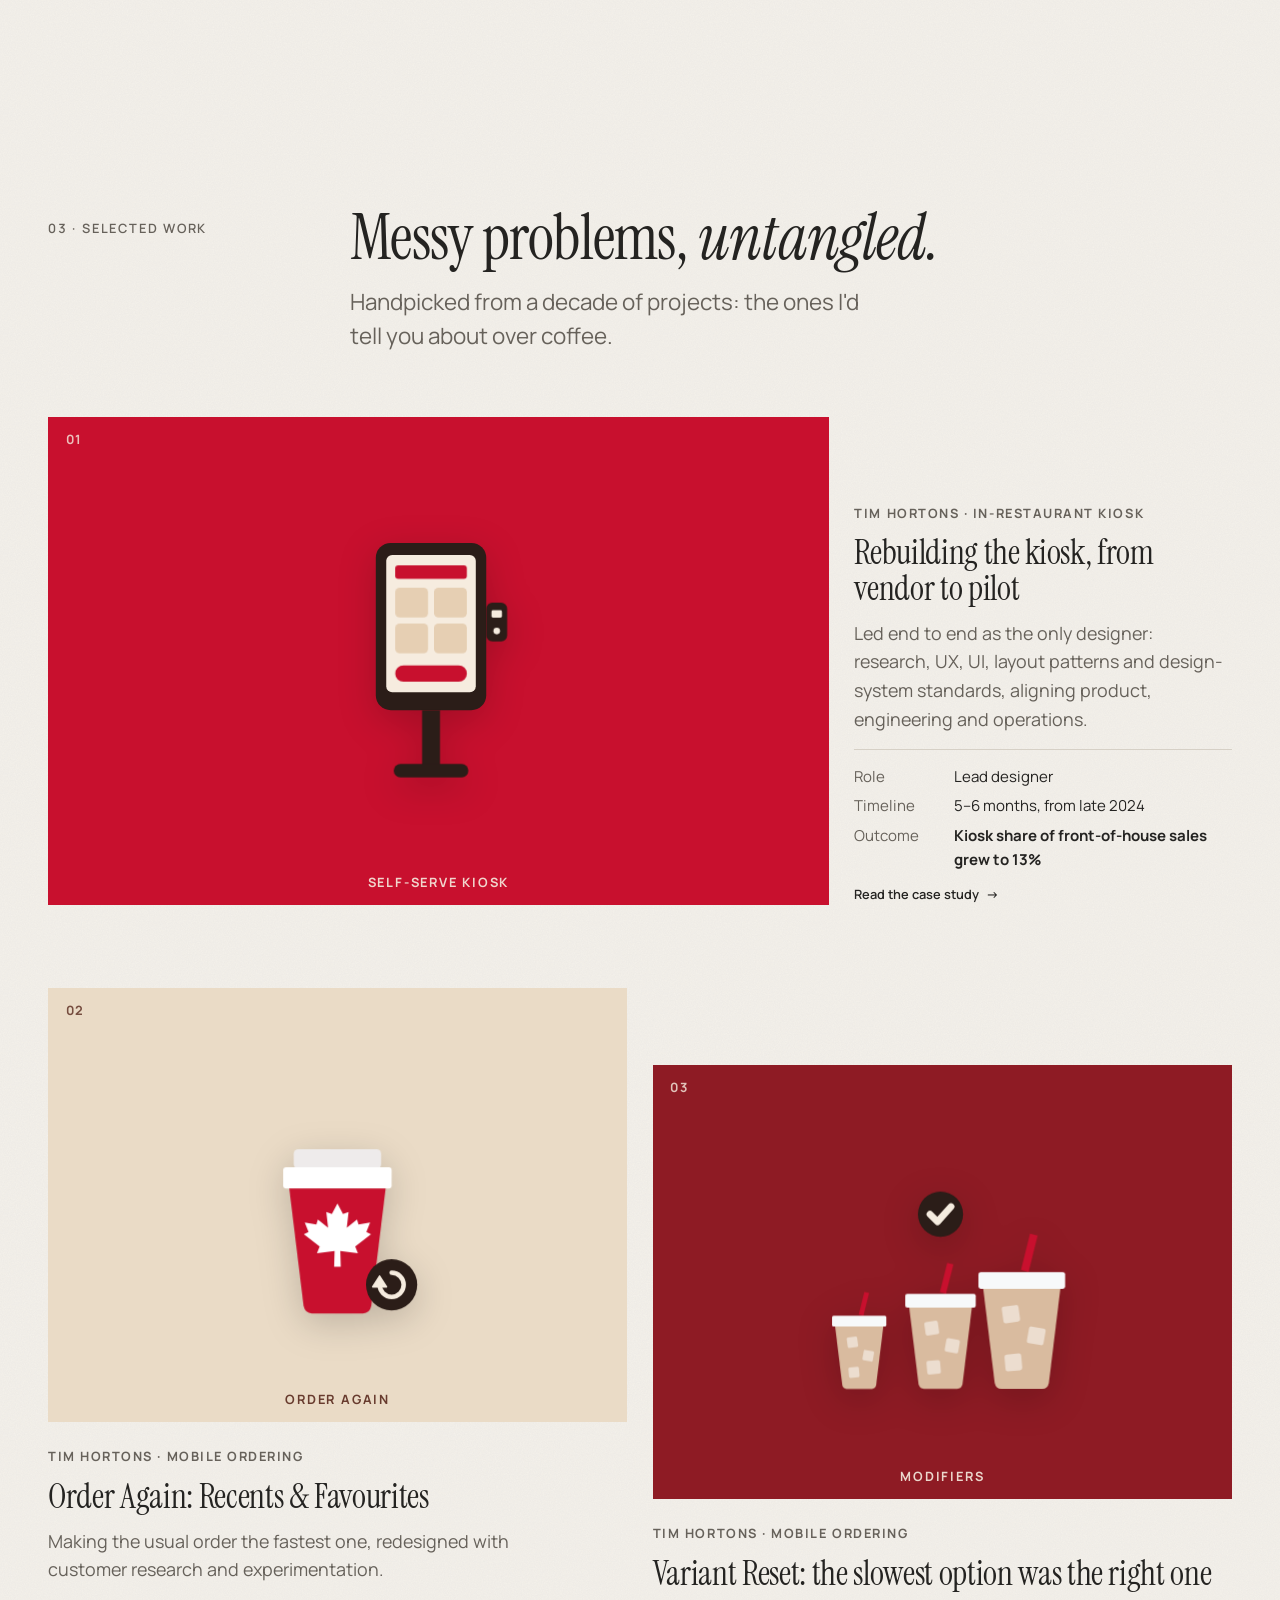
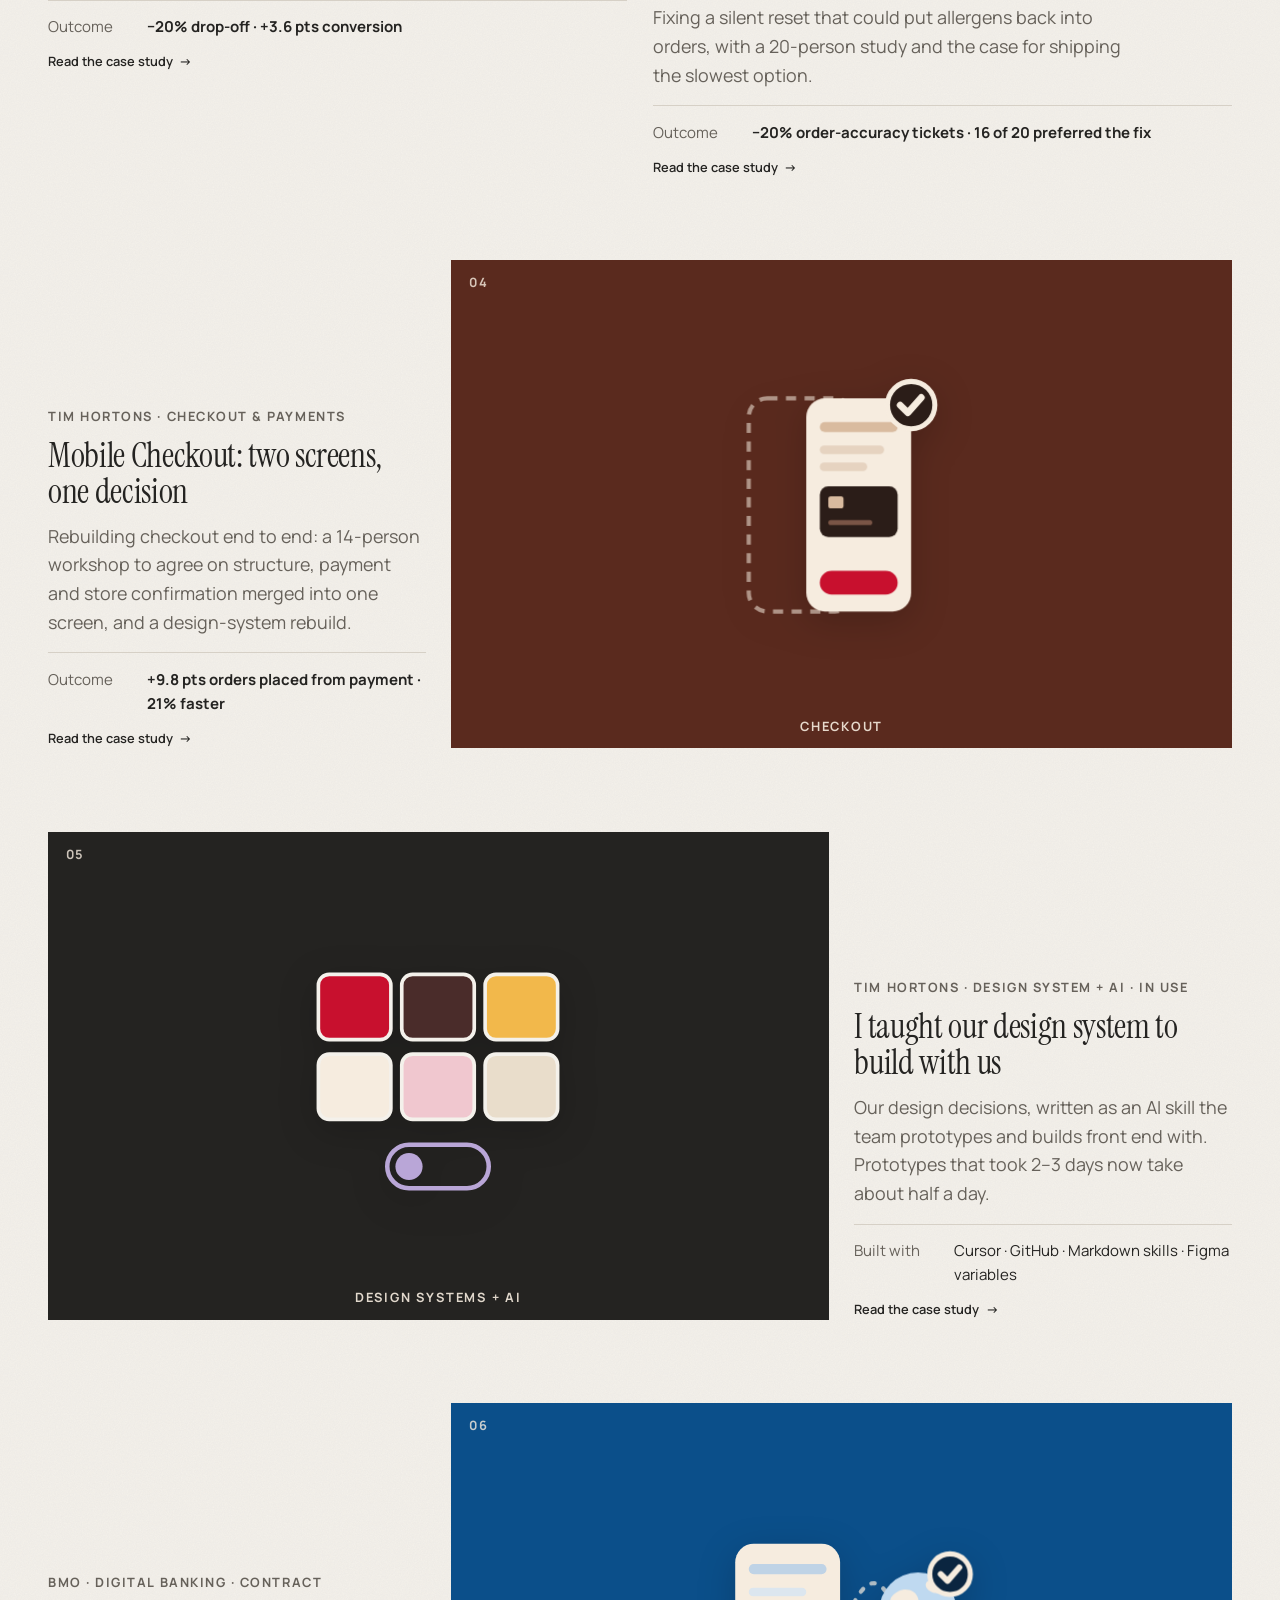
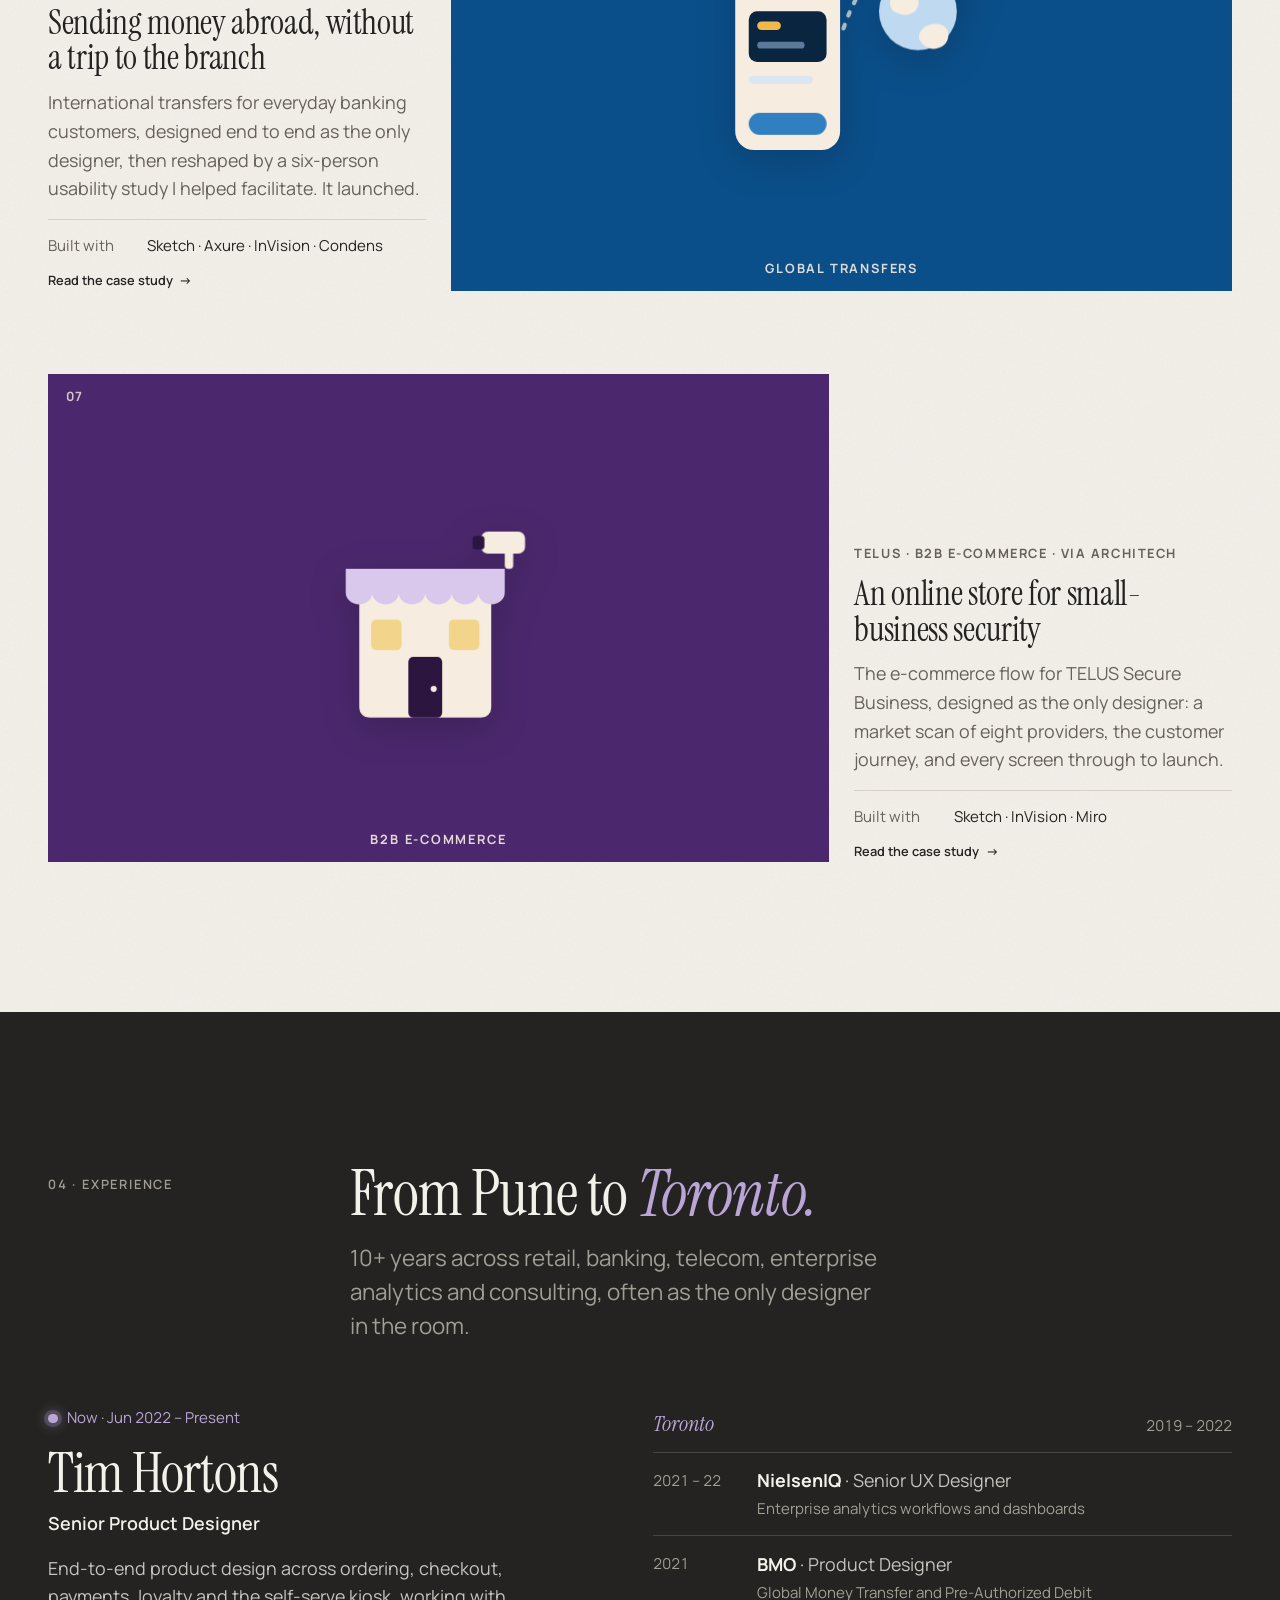
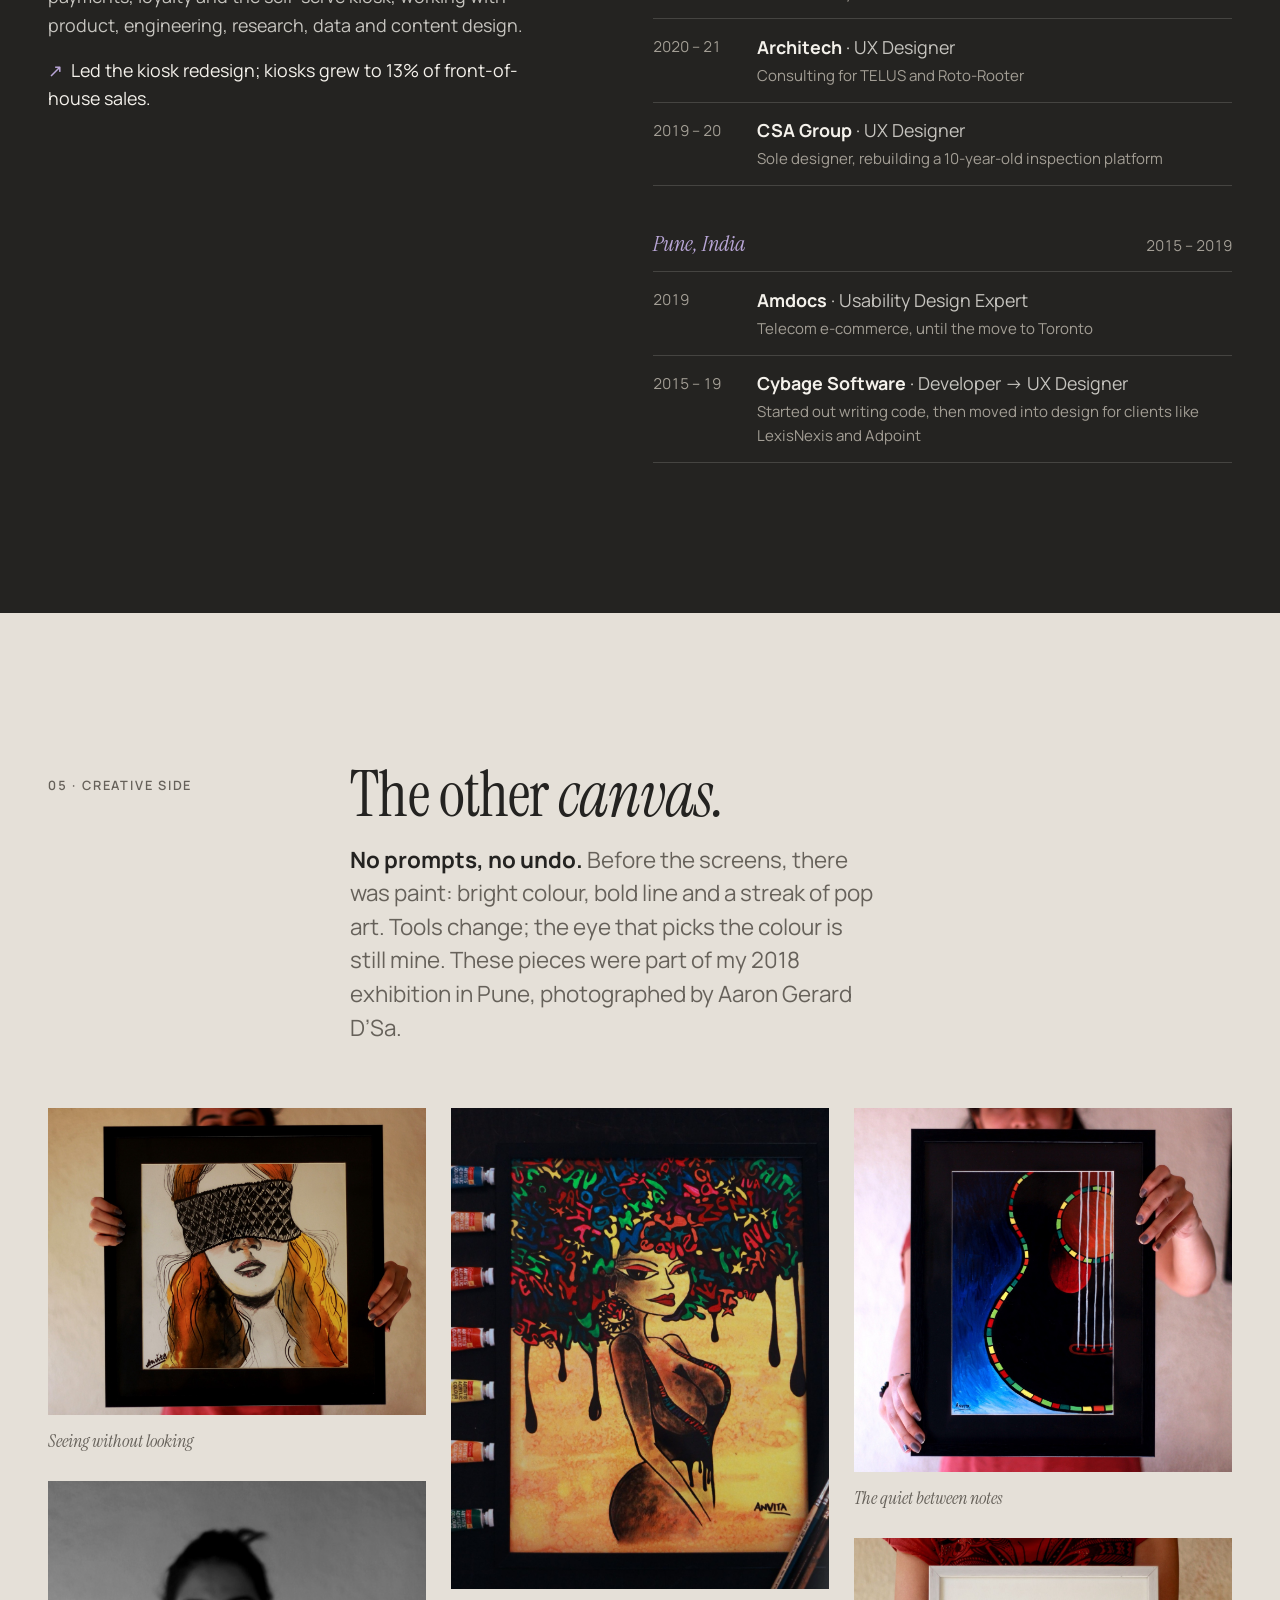
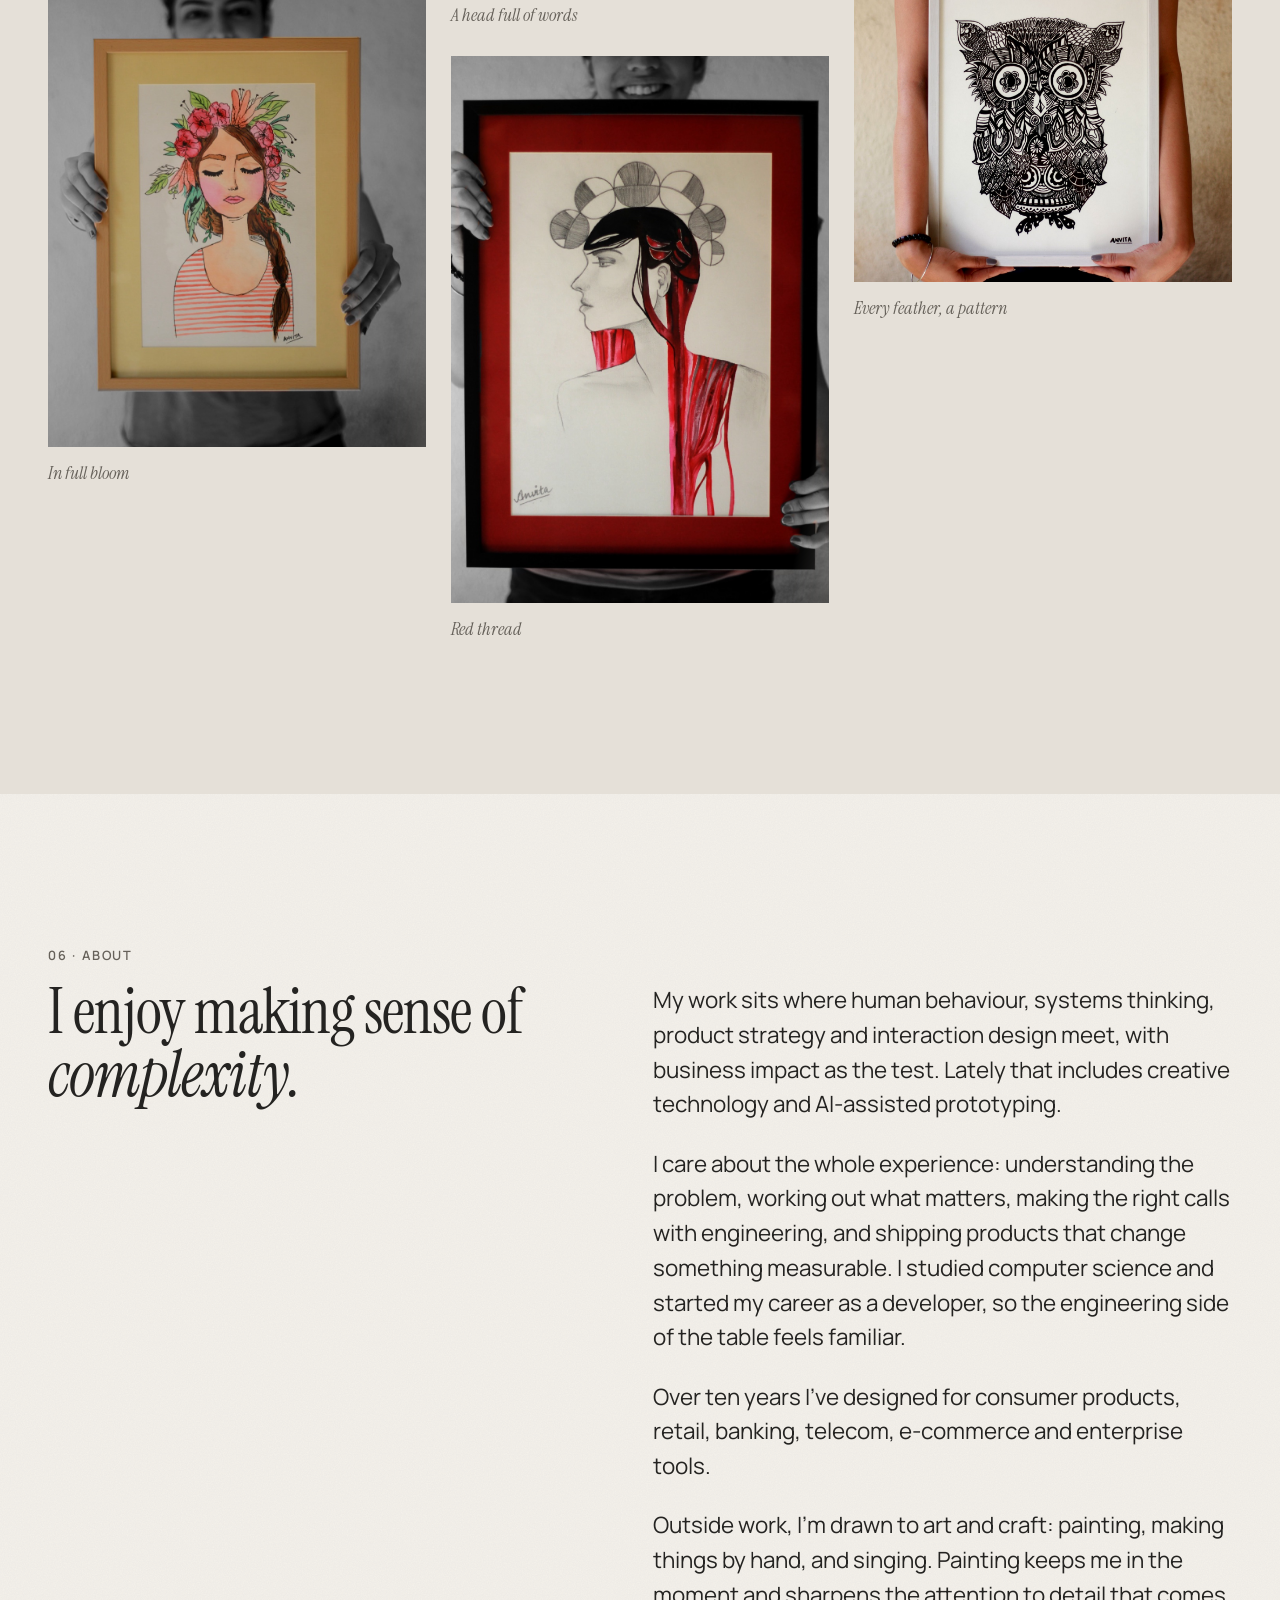
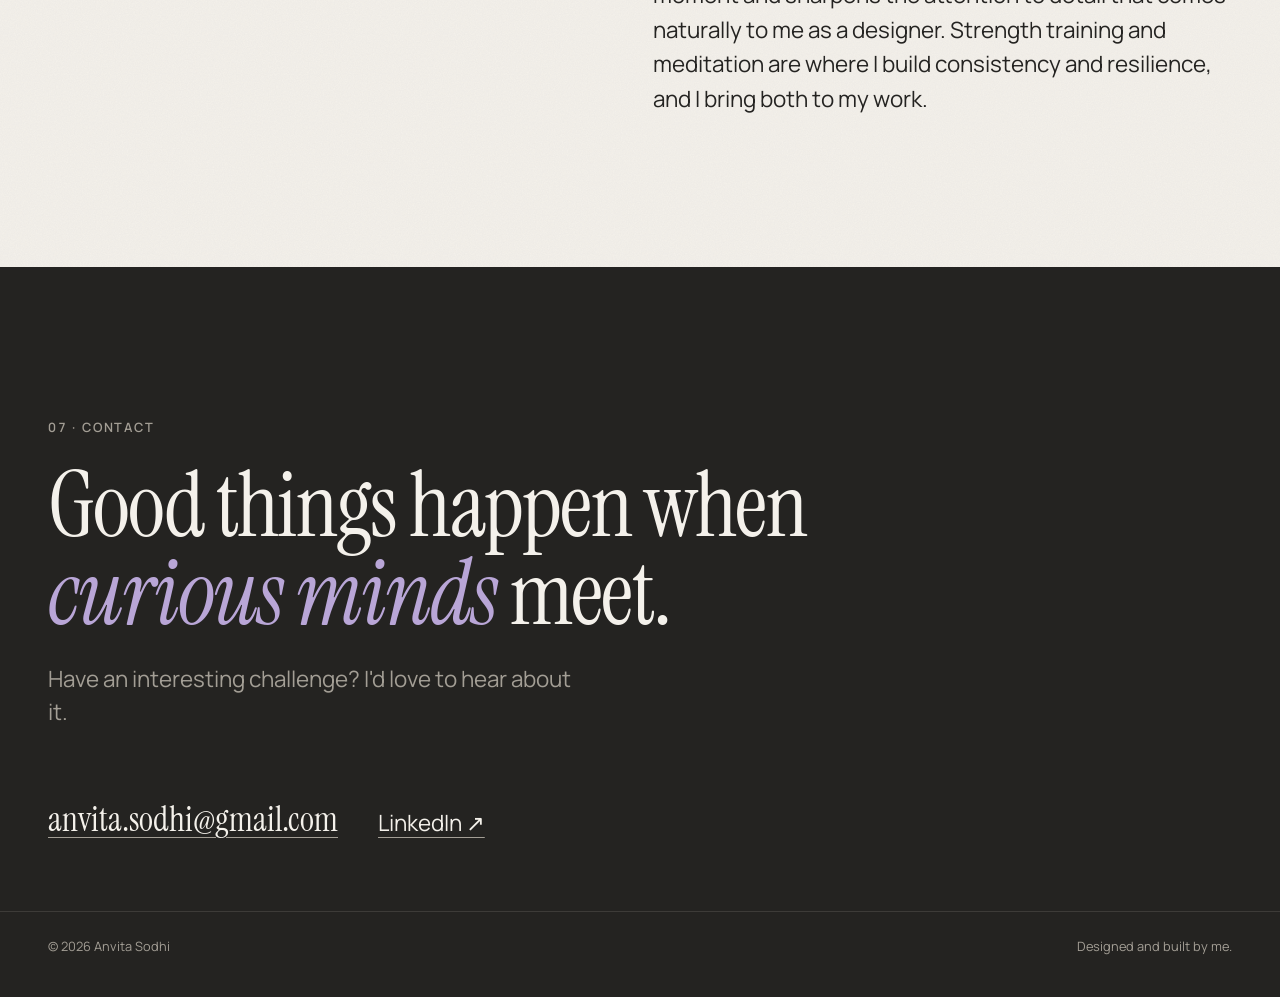
==== commit b61564dc: "Publish case study 07: TELUS Secure Business - New case study: market-scan pattern finder, native jo" ====
--- a/index.html
+++ b/index.html
@@ -22,8 +22,8 @@
 <link rel="preconnect" href="https://fonts.googleapis.com">
 <link rel="preconnect" href="https://fonts.gstatic.com" crossorigin>
 <link href="https://fonts.googleapis.com/css2?family=Instrument+Serif:ital@0;1&family=Manrope:wght@400..800&display=swap" rel="stylesheet">
-<link rel="stylesheet" href="assets/css/site.css?v=25121dce">
-<script src="assets/js/site.js?v=33de1829" defer></script>
+<link rel="stylesheet" href="assets/css/site.css?v=ea54ab10">
+<script src="assets/js/site.js?v=6867fbca" defer></script>
 </head>
 <body>
 <a class="skip" href="#main">Skip to content</a>
@@ -231,6 +231,25 @@
             <p class="project-status is-live" aria-hidden="true">Read the case study <span class="arrow">→</span></p>
           </div>
         </article>
+
+        <article class="project project--feature reveal" data-case="telus-secure-business">
+          <div class="cover cover--telus cover--flat" aria-hidden="true"><svg class="cover-icon cover-icon--telus" viewBox="0 0 170 150" aria-hidden="true">
+<g class="t-shop"><rect x="38" y="60" width="78" height="74" rx="6" fill="#F6ECDF"/>
+<path d="M30 46H124V60a7.833 7 0 0 1 -15.667 0a7.833 7 0 0 1 -15.667 0a7.833 7 0 0 1 -15.667 0a7.833 7 0 0 1 -15.667 0a7.833 7 0 0 1 -15.667 0a7.833 7 0 0 1 -15.667 0Z" fill="#D9C7EC"/>
+<rect class="t-win" x="45" y="76" width="18" height="18" rx="3" fill="#C9B6E0"/><rect class="t-win" x="91" y="76" width="18" height="18" rx="3" fill="#C9B6E0"/>
+<rect x="67" y="98" width="20" height="36" rx="3" fill="#2C1640"/><circle cx="82" cy="117" r="1.8" fill="#F6ECDF"/></g>
+<g class="t-cam"><path class="t-beam" d="M110 33L62 74L88 92Z" fill="#F2D58A"/>
+<rect x="124" y="34" width="5" height="12" rx="2" fill="#F6ECDF"/><rect x="110" y="24" width="26" height="13" rx="4" fill="#F6ECDF"/><rect x="105" y="26.5" width="7" height="8" rx="2" fill="#2C1640"/><circle class="t-led" cx="131" cy="30.5" r="1.8" fill="#9BE3A8"/></g></svg><span class="cover-tag">B2B e-commerce</span><span class="cover-no">07</span></div>
+          <div class="project-body">
+            <p class="project-co">TELUS · B2B e-commerce · via Architech</p>
+            <h3><a class="project-link" href="work/telus-secure-business.html">An online store for small-business security</a></h3>
+            <p class="project-desc">The e-commerce flow for TELUS Secure Business, designed as the only designer: a market scan of eight providers, the customer journey, and every screen through to launch.</p>
+            <dl class="project-meta">
+              <div><dt>Built with</dt><dd>Sketch · InVision · Miro</dd></div>
+            </dl>
+            <p class="project-status is-live" aria-hidden="true">Read the case study <span class="arrow">→</span></p>
+          </div>
+        </article>
       </div>
     </div>
   </section>
--- a/assets/css/site.css
+++ b/assets/css/site.css
@@ -1699,3 +1699,124 @@
 .gm-video summary:focus-visible { outline: 2px solid var(--lilac); outline-offset: 3px; }
 .gm-video .video { margin-top: 1rem; }
 .gm-video p { font-size: var(--t-sm); }
+
+/* TELUS Secure Business: browser frame, the market-scan pattern finder, the journey map */
+.tl-browser { margin: 0; border-radius: 12px; overflow: hidden; border: 1px solid var(--rule); background: #fff; box-shadow: 0 1.5rem 3rem -1.5rem rgb(36 35 33 / .3); }
+.tl-bar { display: flex; align-items: center; gap: .35rem; padding: .55rem .8rem; background: var(--paper); border-bottom: 1px solid var(--rule); }
+.tl-bar i { width: .6rem; height: .6rem; border-radius: 50%; background: var(--rule); }
+.tl-bar span { margin-left: .6rem; padding: .2rem .8rem; border-radius: 99rem; background: var(--canvas); font: 600 .7rem/1.2 var(--font-ui); color: var(--graphite-text); }
+.tl-browser img { display: block; width: 100%; height: auto; }
+.tl-hero { margin-top: var(--s-2); }
+.band .screens.tl-rail { grid-auto-columns: min(34rem, 82%); }
+.tl-rail .screen { border-radius: 10px; }
+
+.tl-scan-head { display: flex; flex-wrap: wrap; justify-content: space-between; gap: .5rem 1rem; align-items: baseline; margin-bottom: 1rem; }
+.tl-scan-head .label, .tl-scan-hint { margin: 0; }
+.tl-scan-hint { font-size: var(--t-sm); color: var(--graphite-text); }
+.tl-scan-grid { display: grid; gap: 1.25rem; }
+@media (min-width: 48rem) { .tl-scan-grid { grid-template-columns: minmax(0, 13rem) minmax(0, 1fr); } }
+.tl-feats { display: flex; flex-wrap: wrap; gap: .4rem; align-content: start; }
+@media (min-width: 48rem) { .tl-feats { flex-direction: column; flex-wrap: nowrap; } }
+.tl-feats button { text-align: left; font: 600 var(--t-sm)/1.25 var(--font-ui); padding: .55rem .8rem; border-radius: .5rem; border: 1px solid var(--rule); background: var(--canvas); color: var(--ink); cursor: pointer; transition: background .2s, color .2s; }
+.tl-feats button[aria-pressed="true"] { background: var(--ink); color: var(--canvas); border-color: var(--ink); }
+.tl-feats button:focus-visible { outline: 2px solid var(--lilac); outline-offset: 2px; }
+.tl-board { display: grid; gap: 1rem; align-content: start; }
+.tl-cos { display: grid; grid-template-columns: repeat(4, minmax(0, 1fr)); gap: .5rem; margin: 0; padding: 0; list-style: none; }
+.tl-cos li { display: grid; gap: .15rem; padding: .7rem .6rem; border-radius: .6rem; border: 1px dashed var(--graphite); background: transparent; color: var(--graphite-text); transition: background .35s var(--ease), color .35s, border-color .35s, transform .35s cubic-bezier(.34,1.56,.64,1); }
+.tl-cos li b { font: 400 var(--t-lg)/1.1 var(--font-display); }
+.tl-cos li span { font-size: .68rem; letter-spacing: .06em; text-transform: uppercase; }
+.tl-cos li.is-on { background: color-mix(in srgb, var(--lilac) 38%, var(--canvas)); border: 1px solid var(--lilac); color: var(--ink); transform: translateY(-2px); }
+@media (prefers-reduced-motion: reduce) { .tl-cos li { transition: none; } .tl-cos li.is-on { transform: none; } }
+.tl-insight { padding: 1rem 1.1rem; border-radius: .6rem; background: var(--canvas); border: 1px solid var(--rule); min-height: 7.5rem; }
+.tl-count { margin: 0 0 .3rem; font: 700 var(--t-xs)/1 var(--font-ui); letter-spacing: .12em; text-transform: uppercase; color: var(--graphite-text); }
+.tl-text { margin: 0; font: 400 var(--t-lg)/1.3 var(--font-display); }
+@media (max-width: 30rem) { .tl-cos { grid-template-columns: repeat(2, minmax(0, 1fr)); } }
+
+.tl-stages { display: grid; gap: .75rem; margin: 0; padding: 0; list-style: none; }
+@media (min-width: 48rem) { .tl-stages { grid-template-columns: repeat(5, minmax(0, 1fr)); } }
+.tl-stages > li { display: grid; gap: .5rem; align-content: start; }
+.tl-stages > li > .bp-dlabel { margin: 0; padding-bottom: .4rem; border-bottom: 2px solid var(--ink); }
+.tl-stages ul { display: grid; gap: .4rem; margin: 0; padding: 0; list-style: none; }
+.tl-stages ul li { padding: .5rem .6rem; border-radius: .45rem; border: 1px solid var(--rule); background: var(--canvas); font-size: var(--t-xs); font-weight: 600; }
+.tl-stages ul li.tl-key { border-color: var(--lilac); background: color-mix(in srgb, var(--lilac) 32%, var(--canvas)); }
+.tl-stages ul li.tl-soft { border-style: dashed; color: var(--graphite-text); background: transparent; }
+.cover--flat.cover--telus { --cv-bg: #4B286D; }
+:root[data-theme="dark"] .cover--flat.cover--telus { --cv-bg: #3E2159; }
+/* TELUS cover: the shop hops, the camera switches on and sweeps a soft beam, the windows glow */
+.cover-icon--telus .t-cam { transform-box: view-box; transform-origin: 126.5px 46px; }
+.cover-icon--telus .t-beam { opacity: 0; }
+@media (prefers-reduced-motion: no-preference) {
+  .play .t-shop { animation: cv-hop .55s cubic-bezier(.34,1.56,.64,1) both; }
+  .play .t-cam  { animation: t-sweep 1.6s cubic-bezier(.45,0,.55,1) .3s both; }
+  .play .t-beam { animation: t-beam 1.6s ease-in-out .3s both; }
+  .play .t-led  { animation: cv-led 1.2s steps(1) .3s both; }
+  .play .t-win  { animation: t-glow .6s ease-out 1.6s both; }
+}
+@media (prefers-reduced-motion: reduce) { .cover-icon--telus .t-win { fill: #F2D58A; } }
+@keyframes t-sweep { 0% { transform: rotate(0); } 35% { transform: rotate(-12deg); } 70% { transform: rotate(10deg); } 100% { transform: rotate(0); } }
+@keyframes t-beam { 0% { opacity: 0; } 20%, 75% { opacity: .45; } 100% { opacity: 0; } }
+@keyframes t-glow { from { fill: #C9B6E0; } to { fill: #F2D58A; } }
+.tl-stages > li > .bp-dlabel { letter-spacing: .05em; font-size: .66rem; }
+@media (min-width: 48rem) { .tl-stages { gap: 1rem; } }
+/* TELUS: click-through flow and bill explorer */
+.tl-flow-steps { margin-bottom: 1rem; }
+.tl-flow-screen { max-height: min(62vh, 34rem); overflow-y: auto; overscroll-behavior: contain; background: #fff; }
+.tl-flow-screen:focus-visible { outline: 2px solid var(--lilac); outline-offset: -2px; }
+.tl-flow-img { display: block; width: 100%; height: auto; }
+.tl-flow-foot { display: flex; justify-content: space-between; align-items: flex-start; gap: 1rem; margin-top: 1rem; }
+.tl-flow-note { margin: 0; min-height: 2.8em; font: 400 var(--t-lg)/1.3 var(--font-display); max-width: 46ch; }
+.tl-flow-nav { display: flex; gap: .4rem; flex: none; }
+.tl-bill-grid { display: grid; gap: 1.5rem; align-items: start; }
+@media (min-width: 44rem) { .tl-bill-grid { grid-template-columns: minmax(0, 19rem) minmax(0, 1fr); align-items: center; } }
+.tl-bill-card { justify-self: center; width: min(100%, 19rem); }
+.tl-bill-img { display: block; width: 100%; height: auto; border-radius: 10px; box-shadow: 0 1.2rem 2.4rem -1.4rem rgb(36 35 33 / .35); background: #fff; }
+.tl-bill-switch { flex-wrap: wrap; }
+.tl-bill-label { margin: .5rem 0 .3rem; }
+.tl-bill-text { margin: 0; font: 400 var(--t-xl)/1.25 var(--font-display); max-width: 28ch; }
+/* bill explorer: keep the controls still while the card changes height */
+.tl-bill-grid { align-items: start !important; }
+.tl-bill-side { min-width: 0; }
+@media (min-width: 44rem) { .tl-bill-side { position: sticky; top: 6rem; padding-top: 1rem; } }
+.tl-bill-text { max-width: 100%; min-height: 5em; overflow-wrap: break-word; }
+
+/* TELUS hero: pick a plan, devices drop in, submit, a sales agent calls back (8s loop) */
+.tl-live { position: relative; margin: 0; width: min(100%, 26rem); justify-self: center; padding-bottom: 2.5rem; }
+.tl-live-win { border-radius: 14px; overflow: hidden; border: 1px solid var(--rule); background: var(--canvas); box-shadow: 0 1.5rem 3rem -1.5rem rgb(36 35 33 / .35); }
+.tl-live-body { display: grid; gap: .9rem; padding: 1rem; }
+.tl-live-plans { display: grid; grid-template-columns: repeat(3, minmax(0, 1fr)); gap: .5rem; }
+.tl-p { position: relative; display: grid; gap: .2rem; padding: .7rem .6rem; border-radius: .6rem; border: 1.5px solid var(--rule); background: var(--paper); font: 600 var(--t-xs)/1.2 var(--font-ui); }
+.tl-p b { font: 400 var(--t-lg)/1 var(--font-display); }
+.tl-p span { font-weight: 800; font-size: .95rem; color: #4B286D; }
+:root[data-theme="dark"] .tl-p span { color: #C9B6E0; }
+.tl-p small { font-weight: 600; font-size: .7em; }
+.tl-p em { position: absolute; top: -.6rem; right: .4rem; padding: .15rem .45rem; border-radius: 99rem; background: #4B286D; color: #F6ECDF; font: 700 .58rem/1.2 var(--font-ui); font-style: normal; letter-spacing: .06em; text-transform: uppercase; opacity: 0; }
+.tl-live-devs { display: flex; flex-wrap: wrap; gap: .4rem; min-height: 2rem; }
+.tl-d { display: inline-flex; align-items: center; gap: .35rem; padding: .35rem .6rem; border-radius: 99rem; background: color-mix(in srgb, var(--lilac) 34%, var(--canvas)); border: 1px solid var(--lilac); font: 600 .72rem/1 var(--font-ui); opacity: 0; }
+.tl-d svg, .tl-live-phone svg { width: .95rem; height: .95rem; fill: none; stroke: currentColor; stroke-width: 2; stroke-linecap: round; stroke-linejoin: round; }
+.tl-live-btn { padding: .65rem; border-radius: .45rem; background: #2B8000; color: #fff; font: 700 .78rem/1 var(--font-ui); text-align: center; }
+.tl-live-call { position: absolute; left: 1.5rem; right: 1.5rem; bottom: 0; display: flex; align-items: center; gap: .7rem; padding: .75rem .9rem; border-radius: .8rem; background: var(--ink); color: var(--canvas); box-shadow: 0 1rem 2rem -1rem rgb(36 35 33 / .5); opacity: 0; transform: translateY(14px); }
+.tl-live-call b { display: block; font: 700 .82rem/1.2 var(--font-ui); }
+.tl-live-call small { font-size: .72rem; opacity: .8; }
+.tl-live-phone { flex: none; display: grid; place-items: center; width: 2.1rem; height: 2.1rem; border-radius: 50%; background: var(--lilac); color: #242321; }
+@media (prefers-reduced-motion: no-preference) {
+  .tl-p--pick { animation: tl-pick 8s cubic-bezier(.34,1.3,.64,1) infinite; }
+  .tl-p--pick em { animation: tl-tag 8s ease-out infinite; }
+  .tl-d { animation: tl-dev 8s cubic-bezier(.34,1.4,.64,1) infinite; animation-delay: calc(var(--i) * .25s); }
+  .tl-live-btn { animation: tl-press 8s ease-in-out infinite; }
+  .tl-live-call { animation: tl-call 8s cubic-bezier(.22,1,.36,1) infinite; }
+  .tl-live-phone { animation: tl-ring 8s ease-in-out infinite; }
+}
+@media (prefers-reduced-motion: reduce) {
+  .tl-p--pick { border-color: #4B286D; } .tl-p--pick em, .tl-d, .tl-live-call { opacity: 1; transform: none; }
+}
+@keyframes tl-pick { 0%, 12% { transform: none; border-color: var(--rule); } 18%, 90% { transform: translateY(-4px); border-color: #7C53A5; } 97%, 100% { transform: none; border-color: var(--rule); } }
+@keyframes tl-tag { 0%, 16% { opacity: 0; transform: scale(.6); } 21%, 90% { opacity: 1; transform: none; } 97%, 100% { opacity: 0; } }
+@keyframes tl-dev { 0%, 26% { opacity: 0; transform: translateY(8px) scale(.85); } 32%, 90% { opacity: 1; transform: none; } 97%, 100% { opacity: 0; transform: none; } }
+@keyframes tl-press { 0%, 48% { transform: none; } 51% { transform: scale(.95); } 55%, 100% { transform: none; } }
+@keyframes tl-call { 0%, 56% { opacity: 0; transform: translateY(14px); } 63%, 90% { opacity: 1; transform: none; } 97%, 100% { opacity: 0; transform: translateY(6px); } }
+@keyframes tl-ring { 0%, 64% { transform: none; } 66% { transform: rotate(-14deg); } 68% { transform: rotate(12deg); } 70% { transform: rotate(-10deg); } 72% { transform: rotate(8deg); } 74%, 100% { transform: none; } }
+.tl-live { width: min(100%, 28rem); padding-bottom: 4.25rem; }
+.tl-d { color: var(--ink); } :root[data-theme="dark"] .tl-d { background: color-mix(in srgb, var(--lilac) 22%, var(--canvas)); }
+.tl-miro { margin: calc(var(--s-3) * -0.5) 0 var(--s-4); }
+.tl-miro-fig { margin: 1rem 0 0; }
+.tl-miro-fig img { display: block; width: 100%; height: auto; border-radius: 10px; border: 1px solid var(--rule); background: #fff; }
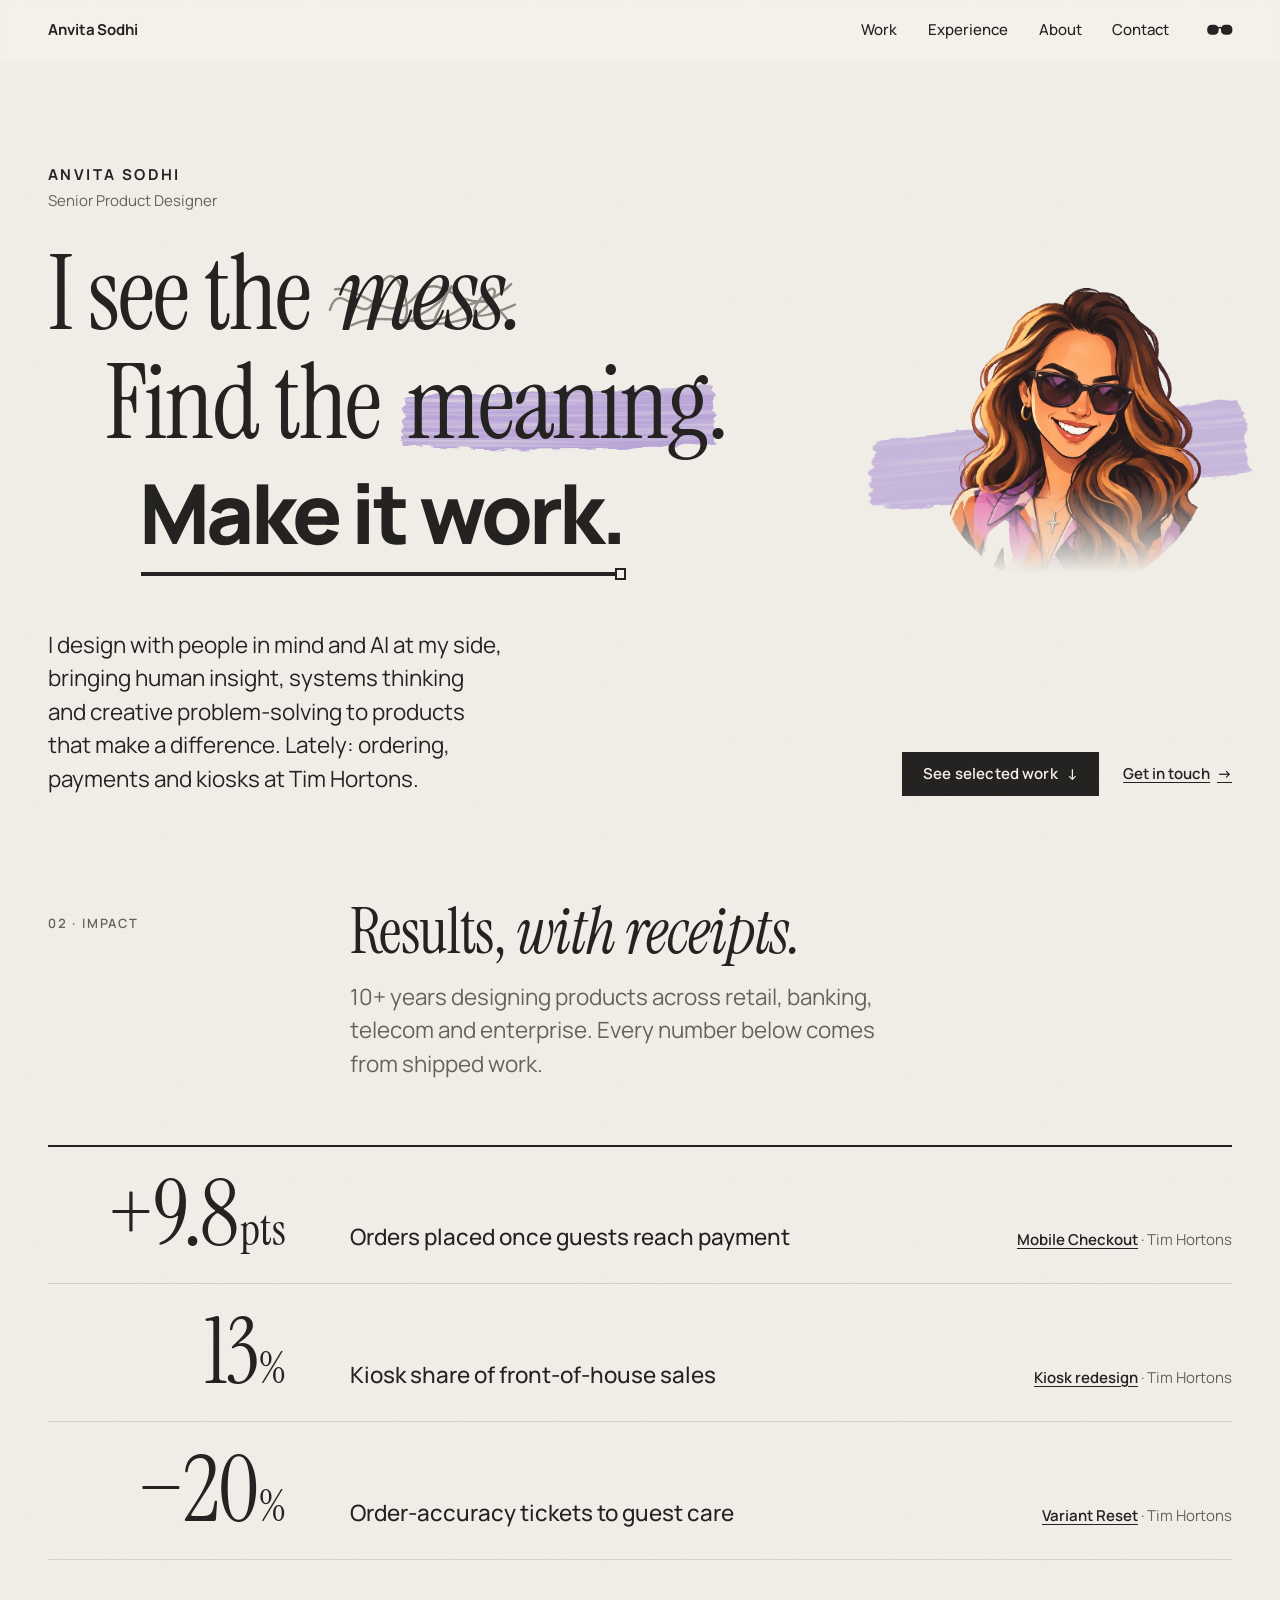
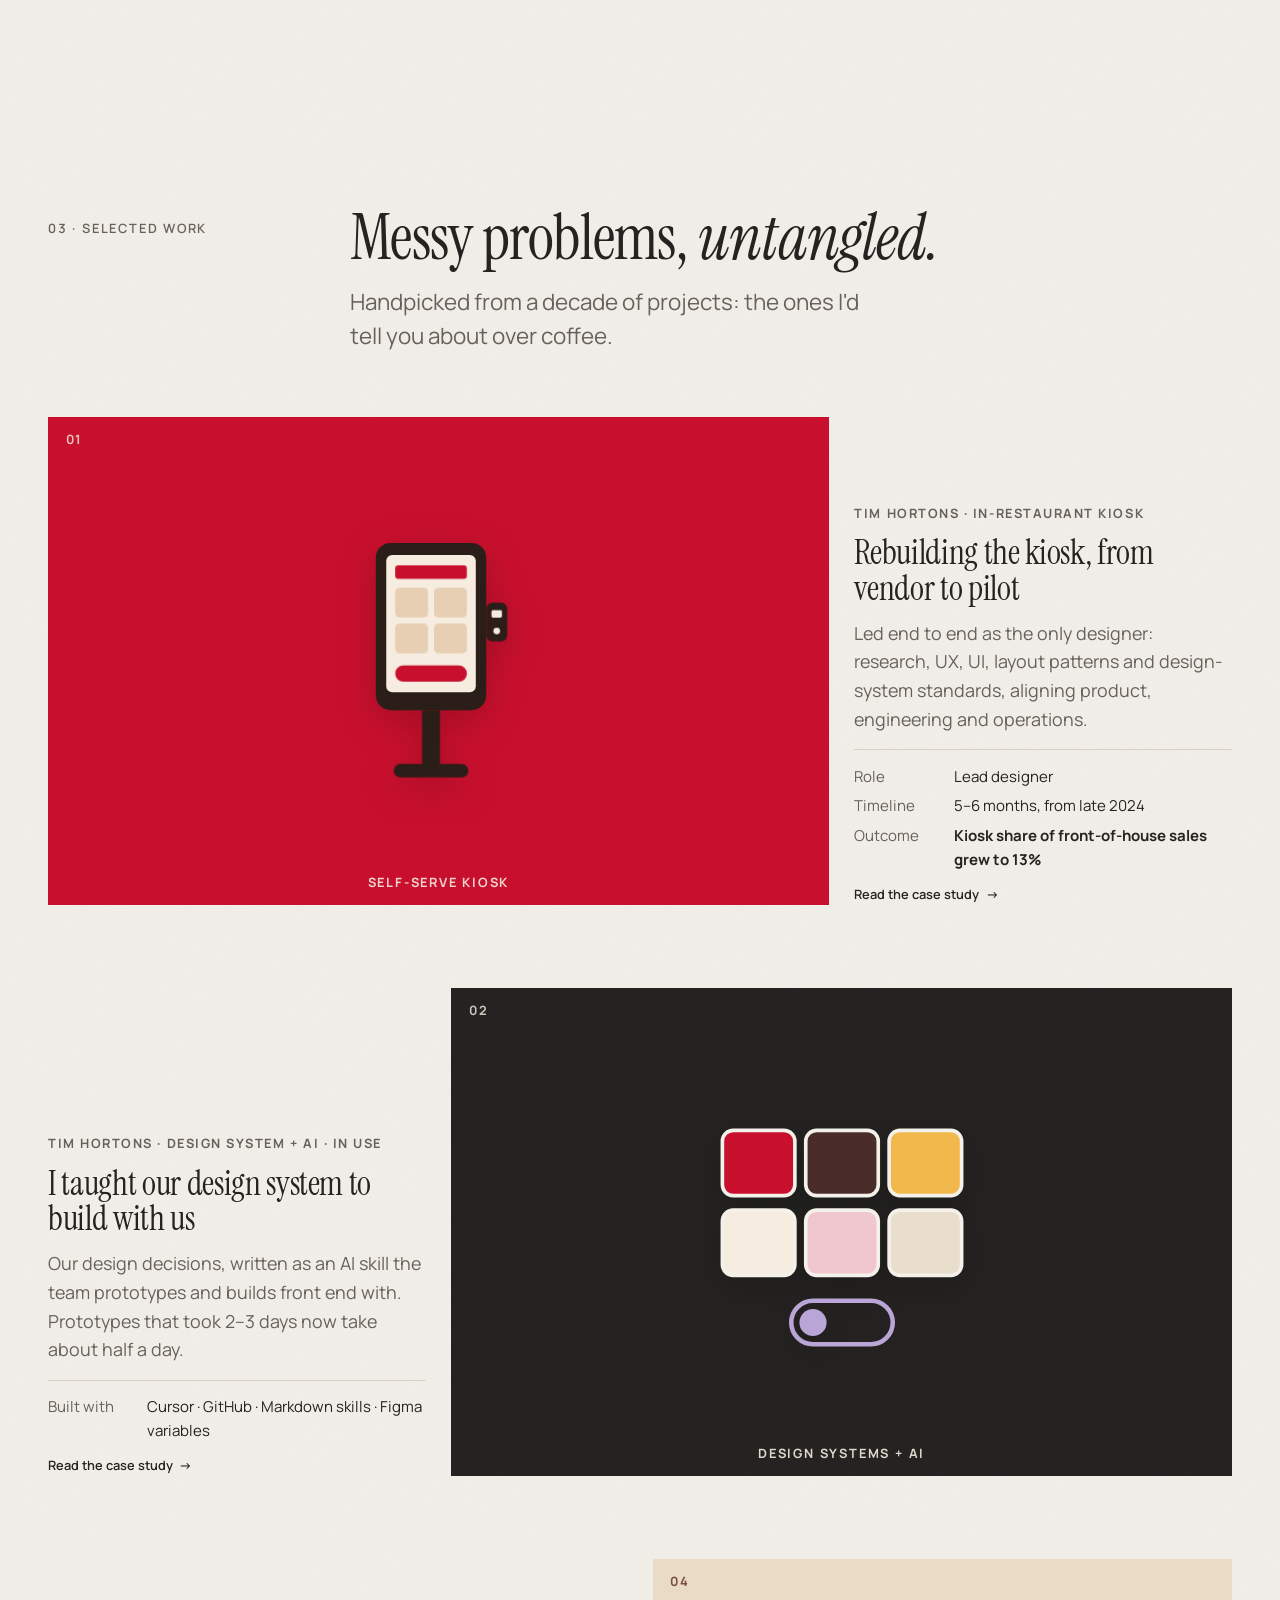
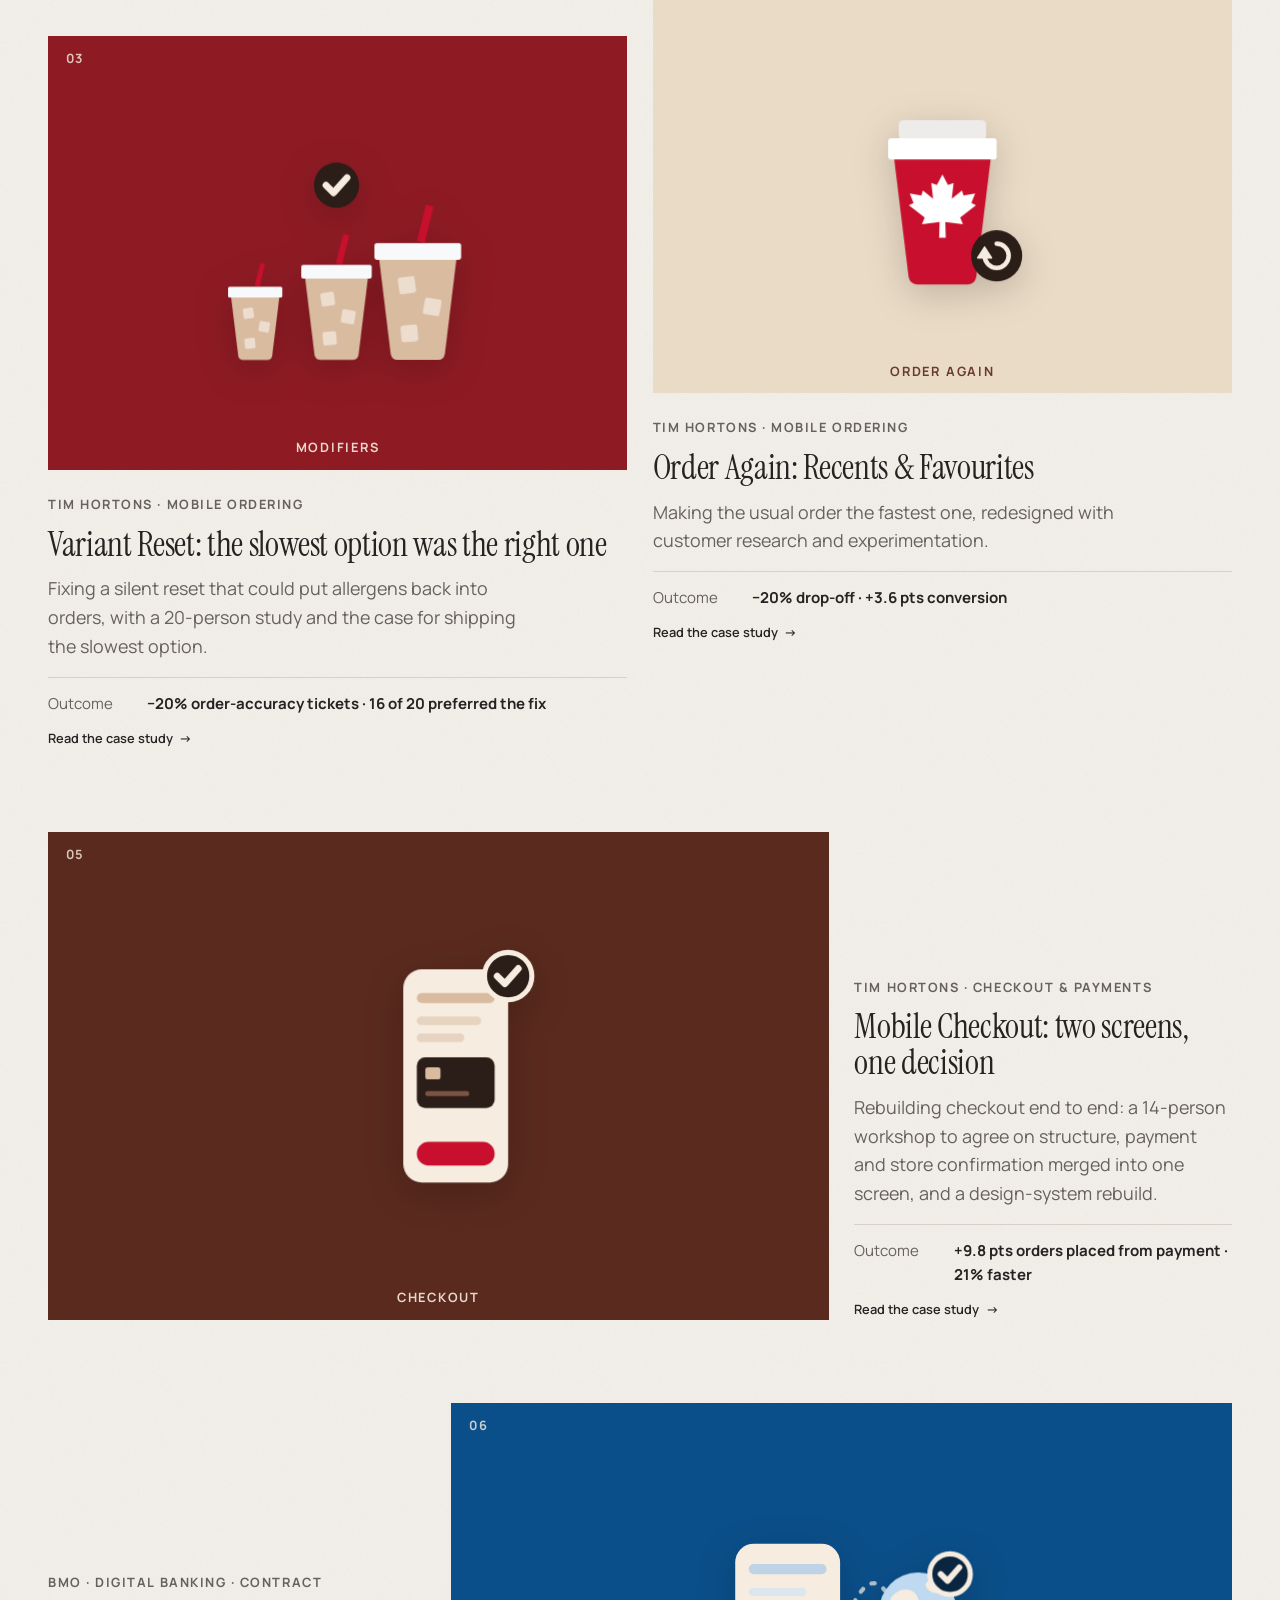
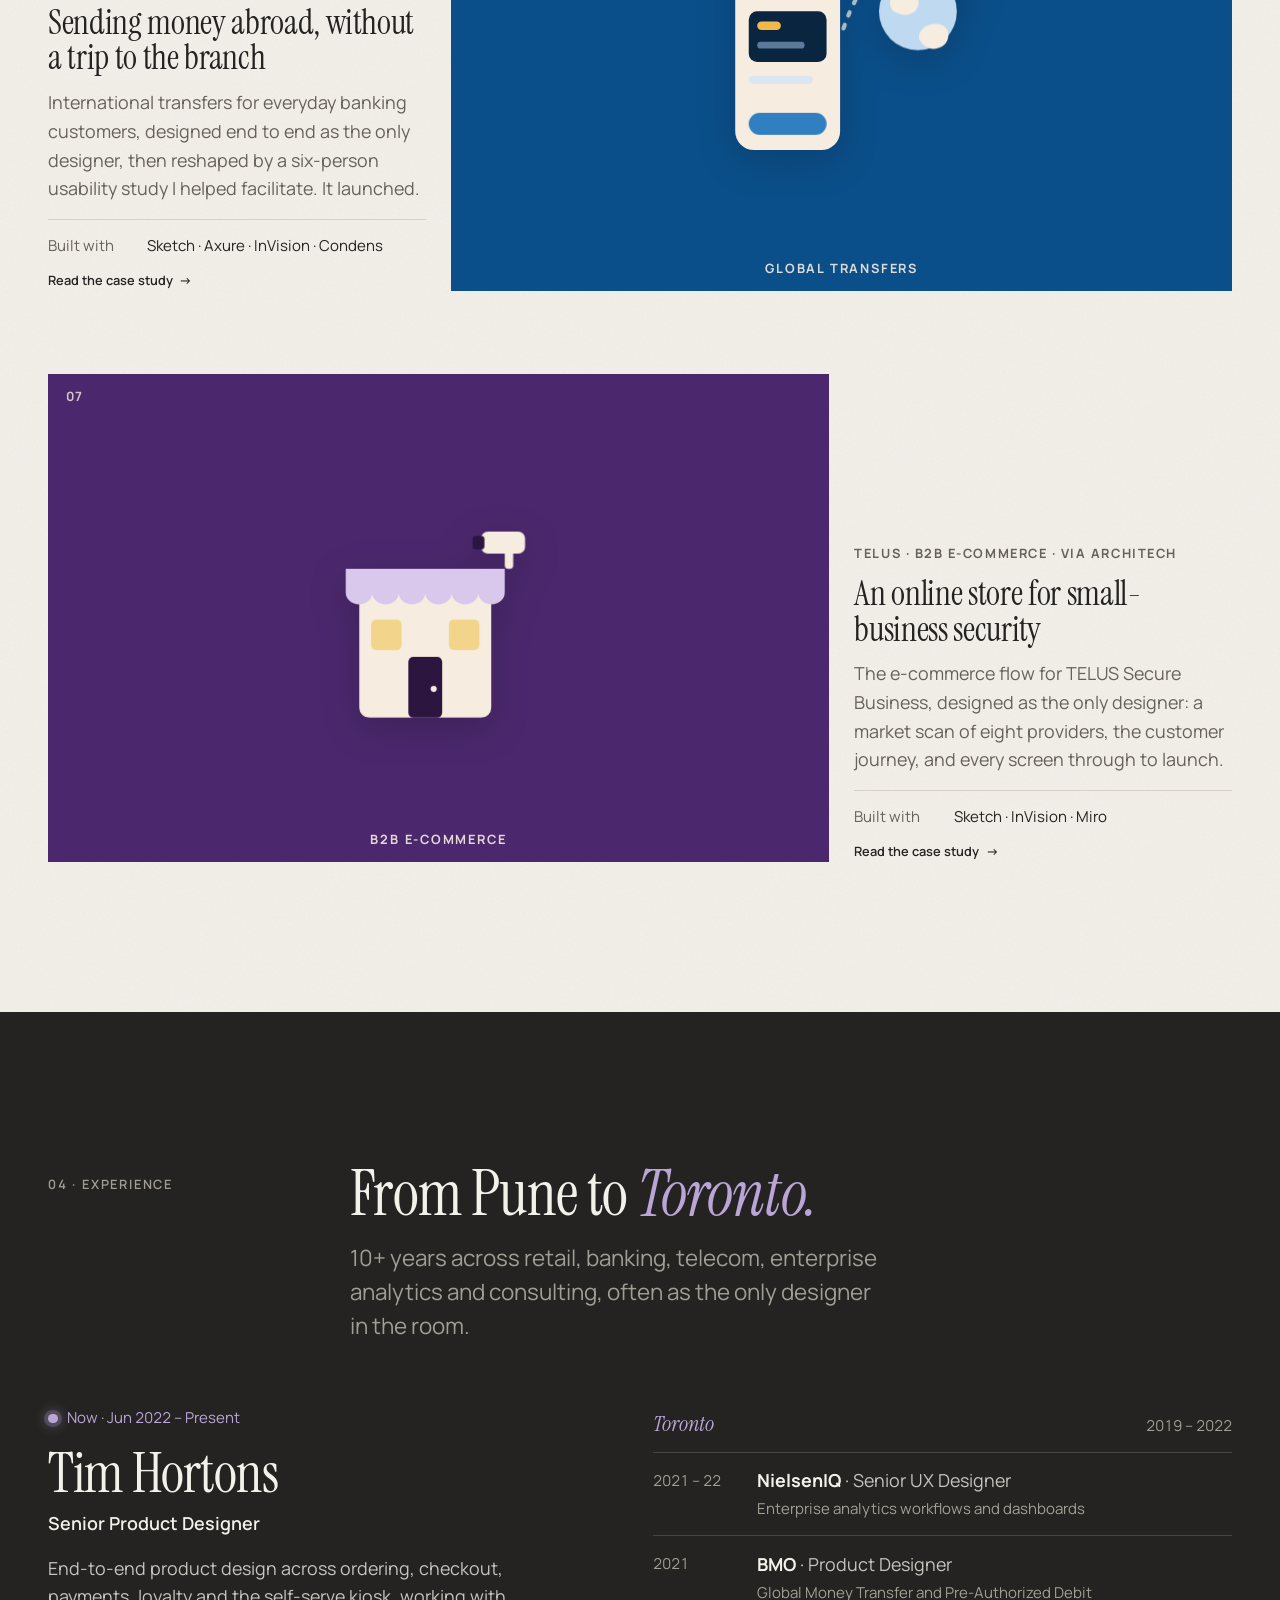
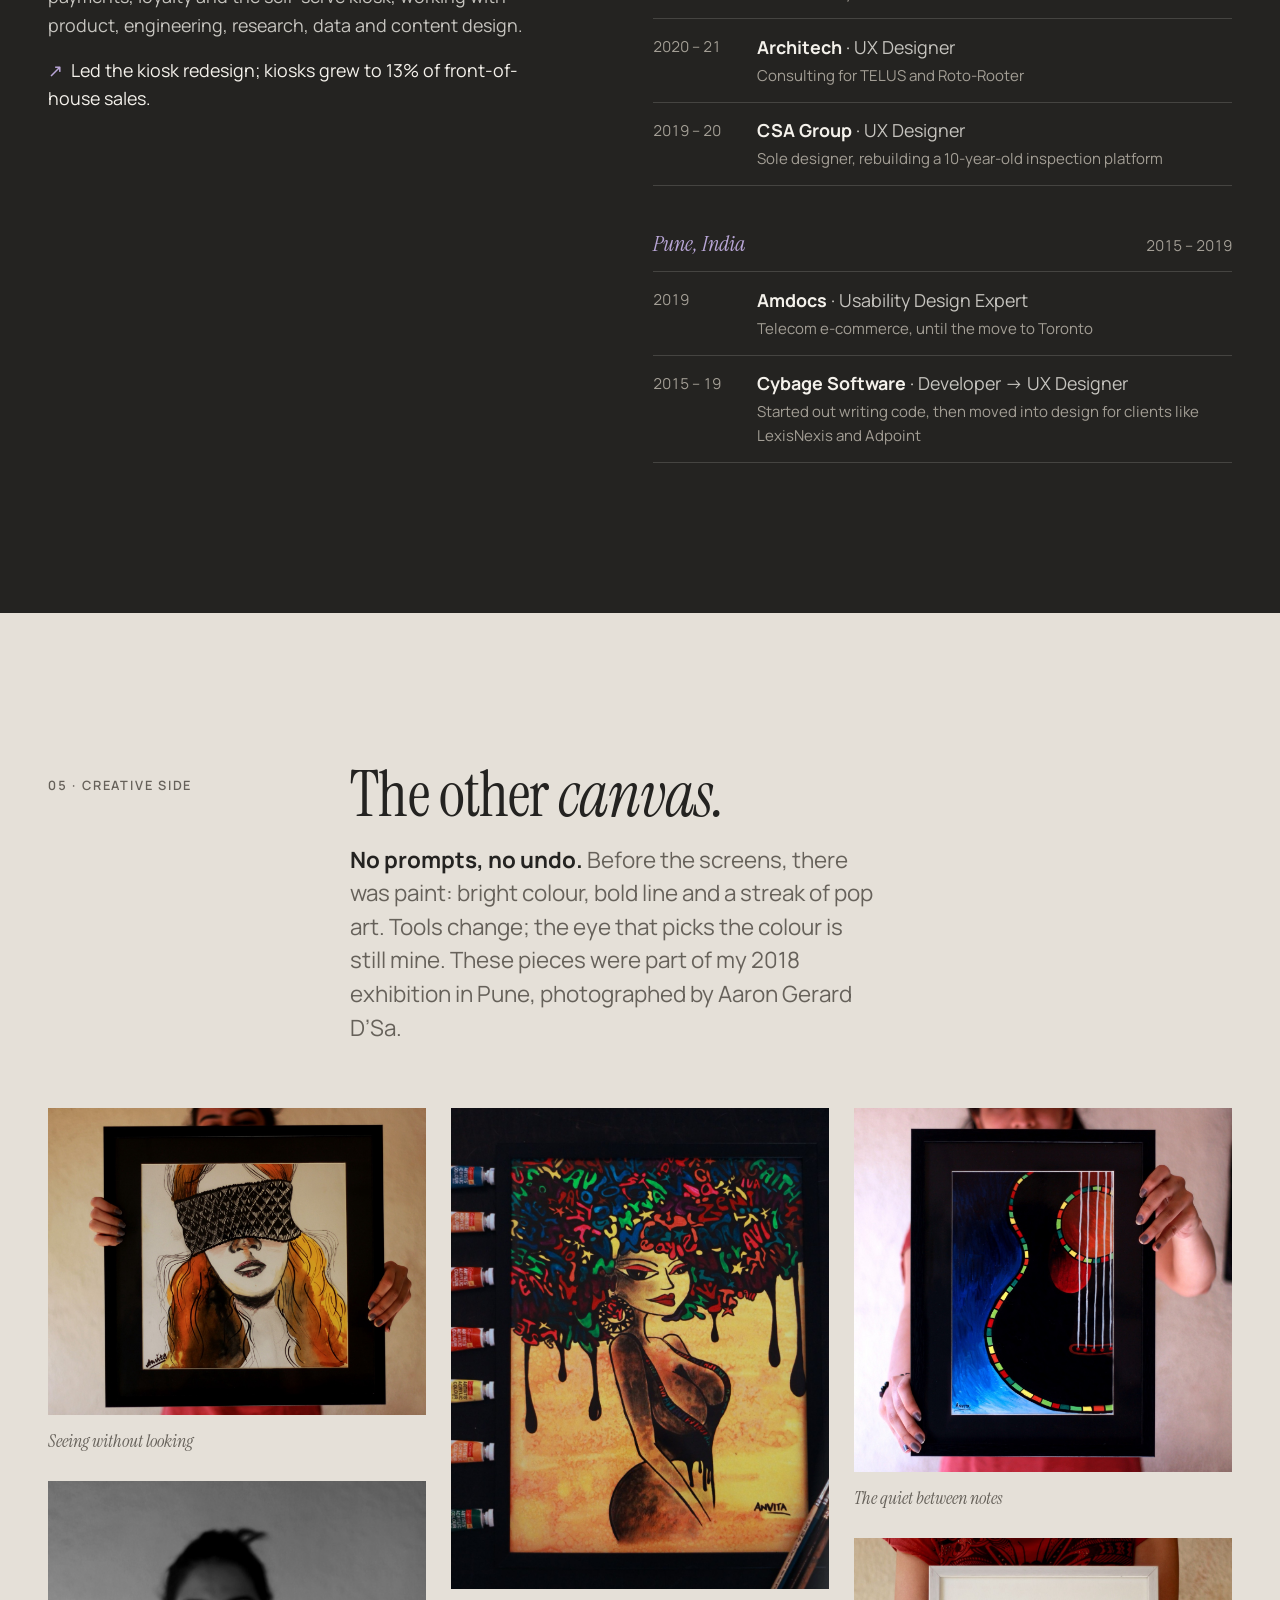
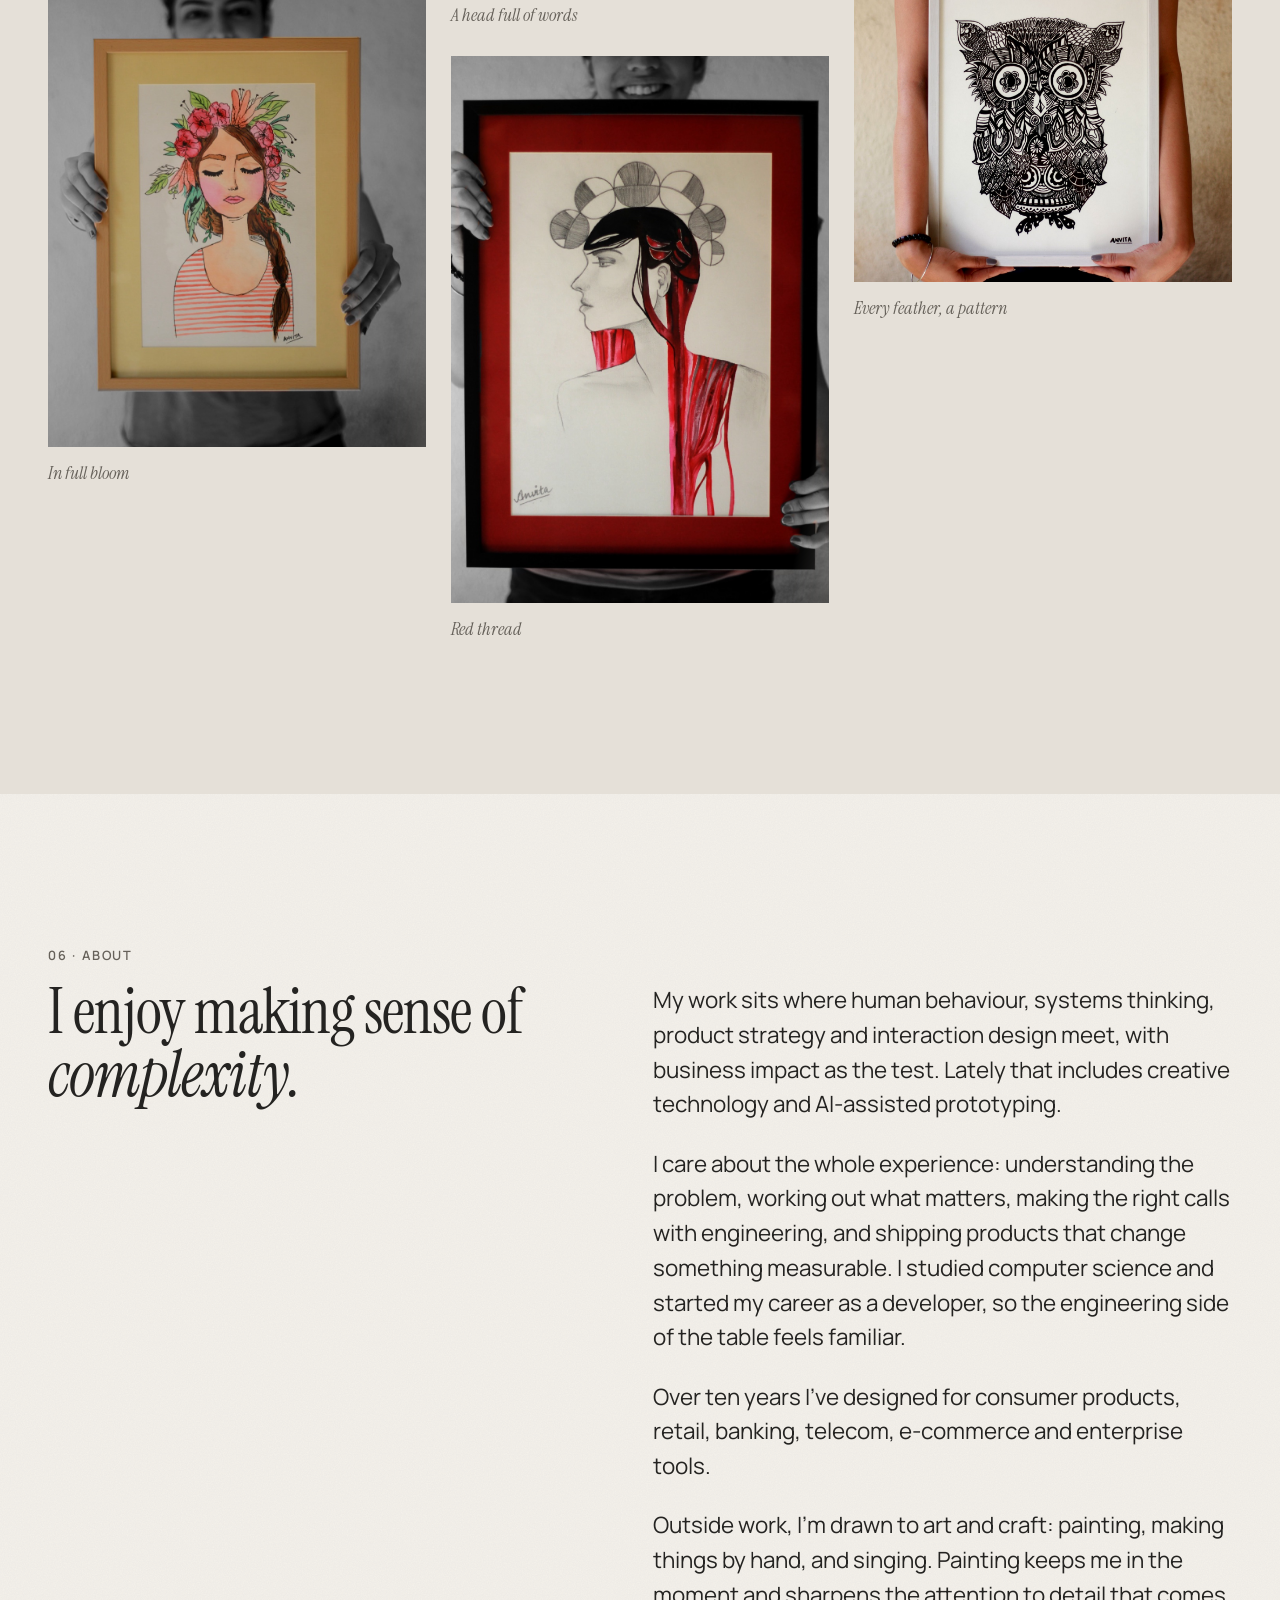
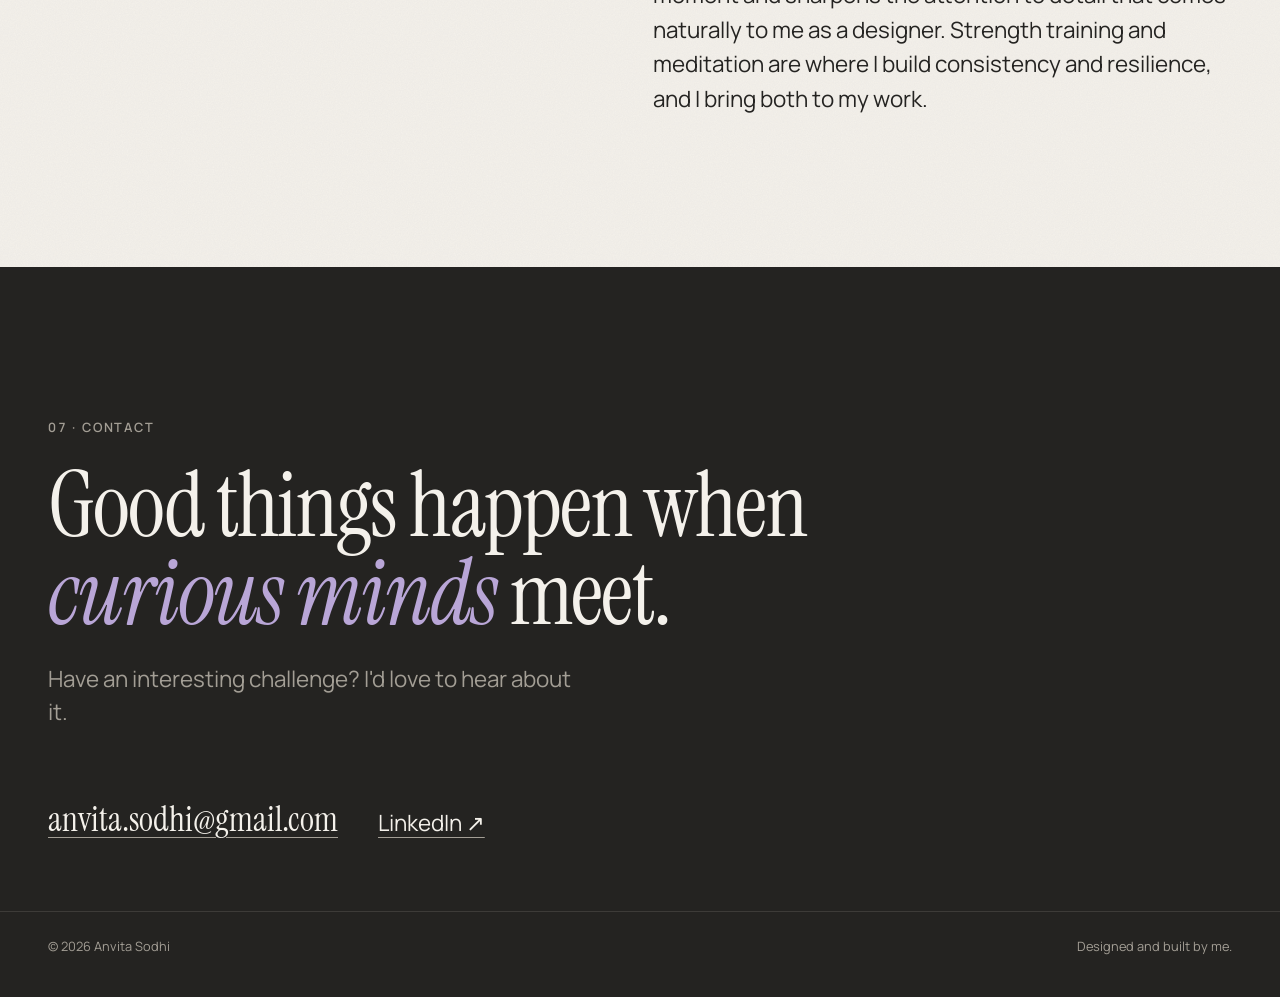
==== commit 776d4603: "Lead with the strongest work; remove Experiments and the hidden stat - Work order: Kiosk, Design sys" ====
--- a/index.html
+++ b/index.html
@@ -35,7 +35,6 @@
     <nav class="site-nav" aria-label="Primary">
       <a href="#work">Work</a>
       <a href="#experience">Experience</a>
-      <a href="#experiments" data-status="draft" data-note="">Experiments</a>
       <a href="#about">About</a>
       <a href="#contact">Contact</a>
     </nav>
@@ -106,11 +105,6 @@
           <dt>Order-accuracy tickets to guest care</dt>
           <dd class="fig">−20<small>%</small></dd>
           <dd class="src"><a href="work/variant-reset.html">Variant Reset</a> · Tim Hortons</dd>
-        </div>
-        <div class="ledger-row" data-status="draft" data-note="hidden: top three only">
-          <dt>Conversion on reorder</dt>
-          <dd class="fig">+3.6<small>pts</small></dd>
-          <dd class="src"><a href="work/order-again.html">Order Again</a> · Tim Hortons</dd>
         </div>
       </dl>
     </div>
@@ -149,10 +143,39 @@
           </div>
         </article>
 
+        <article class="project project--feature project--flip reveal" data-case="design-system-ai">
+          <div class="cover cover--systems cover--flat" aria-hidden="true"><svg class="cover-icon cover-icon--ds" viewBox="0 0 160 140" aria-hidden="true">
+<g class="ds-light"><rect x="14" y="14" width="40" height="36" rx="6" fill="#C8102E"/><rect x="60" y="14" width="40" height="36" rx="6" fill="#4A2C2A"/><rect x="106" y="14" width="40" height="36" rx="6" fill="#F2B84B"/><rect x="14" y="58" width="40" height="36" rx="6" fill="#F6ECDF"/><rect x="60" y="58" width="40" height="36" rx="6" fill="#F0C7CF"/><rect x="106" y="58" width="40" height="36" rx="6" fill="#E9DDCB"/></g><g class="ds-dark"><rect x="14" y="14" width="40" height="36" rx="6" fill="#FFC845"/><rect x="60" y="14" width="40" height="36" rx="6" fill="#F4F1EB"/><rect x="106" y="14" width="40" height="36" rx="6" fill="#F7CE85"/><rect x="14" y="58" width="40" height="36" rx="6" fill="#5A3A2E"/><rect x="60" y="58" width="40" height="36" rx="6" fill="#8E6B2E"/><rect x="106" y="58" width="40" height="36" rx="6" fill="#3A2A26"/></g>
+<rect class="ds-track" x="52" y="108" width="56" height="24" rx="12" fill="none" stroke="#B9A6D7" stroke-width="2.5"/><circle class="ds-thumb" cx="64" cy="120" r="7.5" fill="#B9A6D7"/></svg><span class="cover-tag">Design systems + AI</span><span class="cover-no">02</span></div>
+          <div class="project-body">
+            <p class="project-co">Tim Hortons · Design system + AI · In use</p>
+            <h3><a class="project-link" href="work/design-system-ai.html">I taught our design system to build with us</a></h3>
+            <p class="project-desc">Our design decisions, written as an AI skill the team prototypes and builds front end with. Prototypes that took 2–3 days now take about half a day.</p>
+            <dl class="project-meta">
+              <div><dt>Built with</dt><dd>Cursor · GitHub · Markdown skills · Figma variables</dd></div>
+            </dl>
+            <p class="project-status is-live" aria-hidden="true">Read the case study <span class="arrow">→</span></p>
+          </div>
+        </article>
+
+        <article class="project reveal" data-case="variant-reset">
+          <div class="cover cover--variant cover--flat" aria-hidden="true"><svg class="cover-icon" viewBox="0 0 170 150" aria-hidden="true"><g class="v-cup" style="--i:0"><g transform="translate(-4.0 79.5) scale(0.5)"><path d="M78 5L70.5 35" stroke="#C8102E" stroke-width="6.5"/><rect x="32" y="36" width="72" height="14" rx="2" fill="#F7F9FA"/><path d="M36 50H100L90.5 128Q89.5 133 85 133H51Q46.5 133 45.5 128Z" fill="#D9BB9F"/><rect x="52" y="64" width="14" height="14" rx="2" fill="#ECDDCF" transform="rotate(-8 59 71)"/><rect x="73" y="82" width="14" height="14" rx="2" fill="#ECDDCF" transform="rotate(10 80 89)"/><rect x="54" y="104" width="14" height="14" rx="2" fill="#ECDDCF" transform="rotate(-5 61 111)"/></g></g><g class="v-cup" style="--i:1"><g transform="translate(39.8 59.5) scale(0.65)"><path d="M78 5L70.5 35" stroke="#C8102E" stroke-width="6.5"/><rect x="32" y="36" width="72" height="14" rx="2" fill="#F7F9FA"/><path d="M36 50H100L90.5 128Q89.5 133 85 133H51Q46.5 133 45.5 128Z" fill="#D9BB9F"/><rect x="52" y="64" width="14" height="14" rx="2" fill="#ECDDCF" transform="rotate(-8 59 71)"/><rect x="73" y="82" width="14" height="14" rx="2" fill="#ECDDCF" transform="rotate(10 80 89)"/><rect x="54" y="104" width="14" height="14" rx="2" fill="#ECDDCF" transform="rotate(-5 61 111)"/></g></g><g class="v-cup" style="--i:2"><g transform="translate(83.6 39.6) scale(0.8)"><path d="M78 5L70.5 35" stroke="#C8102E" stroke-width="6.5"/><rect x="32" y="36" width="72" height="14" rx="2" fill="#F7F9FA"/><path d="M36 50H100L90.5 128Q89.5 133 85 133H51Q46.5 133 45.5 128Z" fill="#D9BB9F"/><rect x="52" y="64" width="14" height="14" rx="2" fill="#ECDDCF" transform="rotate(-8 59 71)"/><rect x="73" y="82" width="14" height="14" rx="2" fill="#ECDDCF" transform="rotate(10 80 89)"/><rect x="54" y="104" width="14" height="14" rx="2" fill="#ECDDCF" transform="rotate(-5 61 111)"/></g></g>
+<g class="v-check"><circle cx="84" cy="30" r="15" fill="#2B1D18"/><path class="v-tick" pathLength="1" d="M77 30l5 5 9-10" fill="none" stroke="#F6ECDF" stroke-width="4.5" stroke-linecap="round" stroke-linejoin="round"/></g></svg><span class="cover-tag">Modifiers</span><span class="cover-no">03</span></div>
+          <div class="project-body">
+            <p class="project-co">Tim Hortons · Mobile ordering</p>
+            <h3><a class="project-link" href="work/variant-reset.html">Variant Reset: the slowest option was the right one</a></h3>
+            <p class="project-desc">Fixing a silent reset that could put allergens back into orders, with a 20-person study and the case for shipping the slowest option.</p>
+            <dl class="project-meta">
+              <div class="is-outcome"><dt>Outcome</dt><dd>−20% order-accuracy tickets · 16 of 20 preferred the fix</dd></div>
+            </dl>
+            <p class="project-status is-live" aria-hidden="true">Read the case study <span class="arrow">→</span></p>
+          </div>
+        </article>
+
         <article class="project reveal" data-case="order-again">
           <div class="cover cover--order cover--flat" aria-hidden="true"><svg class="cover-icon" viewBox="0 0 140 150" aria-hidden="true"><g class="o-cup"><g transform="translate(2 14)"><rect x="39" y="24" width="58" height="13" rx="3" fill="#EEEBEB"/><rect x="32" y="36" width="72" height="14" rx="2" fill="#fff"/><path d="M36 50H100L90.5 128Q89.5 133 85 133H51Q46.5 133 45.5 128Z" fill="#C8102E"/><path d="M68.0 60.0L71.7 67.0L75.4 65.6L74.2 76.2L81.0 70.6L82.0 74.0L89.7 72.6L87.2 79.0L90.3 80.4L79.8 88.6L81.6 93.0L69.9 91.6L70.2 102.0L65.8 102.0L66.1 91.6L54.4 93.0L56.2 88.6L45.7 80.4L48.8 79.0L46.3 72.6L54.0 74.0L55.0 70.6L61.8 76.2L60.6 65.6L64.3 67.0Z" fill="#fff"/></g></g>
 <g class="o-steam" fill="none" stroke="#5A2A1E" stroke-width="3.5" stroke-linecap="round" opacity="0"><path d="M60 32c-4-5 4-8 0-14"/><path d="M80 32c-4-5 4-8 0-14"/></g>
-<g class="o-arrow"><circle cx="106" cy="128" r="17" fill="#2B1D18"/><path d="M106 120A8 8 0 1 1 98 128" fill="none" stroke="#F6ECDF" stroke-width="3" stroke-linecap="round"/><path d="M98 122.2L93.4 129.4H102.6Z" fill="#F6ECDF" stroke="#F6ECDF" stroke-width="1" stroke-linejoin="round"/></g></svg><span class="cover-tag">Order Again</span><span class="cover-no">02</span></div>
+<g class="o-arrow"><circle cx="106" cy="128" r="17" fill="#2B1D18"/><path d="M106 120A8 8 0 1 1 98 128" fill="none" stroke="#F6ECDF" stroke-width="3" stroke-linecap="round"/><path d="M98 122.2L93.4 129.4H102.6Z" fill="#F6ECDF" stroke="#F6ECDF" stroke-width="1" stroke-linejoin="round"/></g></svg><span class="cover-tag">Order Again</span><span class="cover-no">04</span></div>
           <div class="project-body">
             <p class="project-co">Tim Hortons · Mobile ordering</p>
             <h3><a class="project-link" href="work/order-again.html">Order Again: Recents &amp; Favourites</a></h3>
@@ -164,48 +187,19 @@
           </div>
         </article>
 
-        <article class="project reveal" data-case="variant-reset">
-          <div class="cover cover--variant cover--flat" aria-hidden="true"><svg class="cover-icon" viewBox="0 0 170 150" aria-hidden="true"><g class="v-cup" style="--i:0"><g transform="translate(-4.0 79.5) scale(0.5)"><path d="M78 5L70.5 35" stroke="#C8102E" stroke-width="6.5"/><rect x="32" y="36" width="72" height="14" rx="2" fill="#F7F9FA"/><path d="M36 50H100L90.5 128Q89.5 133 85 133H51Q46.5 133 45.5 128Z" fill="#D9BB9F"/><rect x="52" y="64" width="14" height="14" rx="2" fill="#ECDDCF" transform="rotate(-8 59 71)"/><rect x="73" y="82" width="14" height="14" rx="2" fill="#ECDDCF" transform="rotate(10 80 89)"/><rect x="54" y="104" width="14" height="14" rx="2" fill="#ECDDCF" transform="rotate(-5 61 111)"/></g></g><g class="v-cup" style="--i:1"><g transform="translate(39.8 59.5) scale(0.65)"><path d="M78 5L70.5 35" stroke="#C8102E" stroke-width="6.5"/><rect x="32" y="36" width="72" height="14" rx="2" fill="#F7F9FA"/><path d="M36 50H100L90.5 128Q89.5 133 85 133H51Q46.5 133 45.5 128Z" fill="#D9BB9F"/><rect x="52" y="64" width="14" height="14" rx="2" fill="#ECDDCF" transform="rotate(-8 59 71)"/><rect x="73" y="82" width="14" height="14" rx="2" fill="#ECDDCF" transform="rotate(10 80 89)"/><rect x="54" y="104" width="14" height="14" rx="2" fill="#ECDDCF" transform="rotate(-5 61 111)"/></g></g><g class="v-cup" style="--i:2"><g transform="translate(83.6 39.6) scale(0.8)"><path d="M78 5L70.5 35" stroke="#C8102E" stroke-width="6.5"/><rect x="32" y="36" width="72" height="14" rx="2" fill="#F7F9FA"/><path d="M36 50H100L90.5 128Q89.5 133 85 133H51Q46.5 133 45.5 128Z" fill="#D9BB9F"/><rect x="52" y="64" width="14" height="14" rx="2" fill="#ECDDCF" transform="rotate(-8 59 71)"/><rect x="73" y="82" width="14" height="14" rx="2" fill="#ECDDCF" transform="rotate(10 80 89)"/><rect x="54" y="104" width="14" height="14" rx="2" fill="#ECDDCF" transform="rotate(-5 61 111)"/></g></g>
-<g class="v-check"><circle cx="84" cy="30" r="15" fill="#2B1D18"/><path class="v-tick" pathLength="1" d="M77 30l5 5 9-10" fill="none" stroke="#F6ECDF" stroke-width="4.5" stroke-linecap="round" stroke-linejoin="round"/></g></svg><span class="cover-tag">Modifiers</span><span class="cover-no">03</span></div>
-          <div class="project-body">
-            <p class="project-co">Tim Hortons · Mobile ordering</p>
-            <h3><a class="project-link" href="work/variant-reset.html">Variant Reset: the slowest option was the right one</a></h3>
-            <p class="project-desc">Fixing a silent reset that could put allergens back into orders, with a 20-person study and the case for shipping the slowest option.</p>
-            <dl class="project-meta">
-              <div class="is-outcome"><dt>Outcome</dt><dd>−20% order-accuracy tickets · 16 of 20 preferred the fix</dd></div>
-            </dl>
-            <p class="project-status is-live" aria-hidden="true">Read the case study <span class="arrow">→</span></p>
-          </div>
-        </article>
-
-        <article class="project project--feature project--flip reveal" data-case="checkout">
+        <article class="project project--feature reveal" data-case="checkout">
           <div class="cover cover--checkout cover--flat" aria-hidden="true"><svg class="cover-icon" viewBox="0 0 170 150" aria-hidden="true">
 <rect class="c-ghost" x="30" y="12" width="62" height="126" rx="11" fill="none" stroke="#F6ECDF" stroke-opacity=".55" stroke-width="2.5" stroke-dasharray="6 5"/>
 <g class="c-screen"><rect x="64" y="12" width="62" height="126" rx="11" fill="#F6ECDF"/><rect x="72" y="26" width="46" height="6" rx="3" fill="#D9BB9F"/><rect x="72" y="40" width="38" height="5" rx="2.5" fill="#E6D3C0"/><rect x="72" y="50" width="28" height="5" rx="2.5" fill="#E6D3C0"/>
 <rect x="72" y="64" width="46" height="30" rx="5" fill="#2B1D18"/><rect x="77" y="70" width="9" height="7" rx="1.5" fill="#D9BB9F"/><rect x="77" y="84" width="26" height="3" rx="1.5" fill="#7A5546"/>
 <rect class="c-pay" x="72" y="114" width="46" height="14" rx="7" fill="#C8102E"/></g>
-<g class="c-check"><circle cx="126" cy="16" r="14" fill="#2B1D18" stroke="#F6ECDF" stroke-width="3"/><path d="M119.5 16l4.5 4.5 8-9" fill="none" stroke="#F6ECDF" stroke-width="4" stroke-linecap="round" stroke-linejoin="round"/></g></svg><span class="cover-tag">Checkout</span><span class="cover-no">04</span></div>
+<g class="c-check"><circle cx="126" cy="16" r="14" fill="#2B1D18" stroke="#F6ECDF" stroke-width="3"/><path d="M119.5 16l4.5 4.5 8-9" fill="none" stroke="#F6ECDF" stroke-width="4" stroke-linecap="round" stroke-linejoin="round"/></g></svg><span class="cover-tag">Checkout</span><span class="cover-no">05</span></div>
           <div class="project-body">
             <p class="project-co">Tim Hortons · Checkout &amp; payments</p>
             <h3><a class="project-link" href="work/checkout.html">Mobile Checkout: two screens, one decision</a></h3>
             <p class="project-desc">Rebuilding checkout end to end: a 14-person workshop to agree on structure, payment and store confirmation merged into one screen, and a design-system rebuild.</p>
             <dl class="project-meta">
               <div class="is-outcome"><dt>Outcome</dt><dd>+9.8 pts orders placed from payment · 21% faster</dd></div>
-            </dl>
-            <p class="project-status is-live" aria-hidden="true">Read the case study <span class="arrow">→</span></p>
-          </div>
-        </article>
-
-        <article class="project project--feature reveal" data-case="design-system-ai">
-          <div class="cover cover--systems cover--flat" aria-hidden="true"><svg class="cover-icon cover-icon--ds" viewBox="0 0 160 140" aria-hidden="true">
-<g class="ds-light"><rect x="14" y="14" width="40" height="36" rx="6" fill="#C8102E"/><rect x="60" y="14" width="40" height="36" rx="6" fill="#4A2C2A"/><rect x="106" y="14" width="40" height="36" rx="6" fill="#F2B84B"/><rect x="14" y="58" width="40" height="36" rx="6" fill="#F6ECDF"/><rect x="60" y="58" width="40" height="36" rx="6" fill="#F0C7CF"/><rect x="106" y="58" width="40" height="36" rx="6" fill="#E9DDCB"/></g><g class="ds-dark"><rect x="14" y="14" width="40" height="36" rx="6" fill="#FFC845"/><rect x="60" y="14" width="40" height="36" rx="6" fill="#F4F1EB"/><rect x="106" y="14" width="40" height="36" rx="6" fill="#F7CE85"/><rect x="14" y="58" width="40" height="36" rx="6" fill="#5A3A2E"/><rect x="60" y="58" width="40" height="36" rx="6" fill="#8E6B2E"/><rect x="106" y="58" width="40" height="36" rx="6" fill="#3A2A26"/></g>
-<rect class="ds-track" x="52" y="108" width="56" height="24" rx="12" fill="none" stroke="#B9A6D7" stroke-width="2.5"/><circle class="ds-thumb" cx="64" cy="120" r="7.5" fill="#B9A6D7"/></svg><span class="cover-tag">Design systems + AI</span><span class="cover-no">05</span></div>
-          <div class="project-body">
-            <p class="project-co">Tim Hortons · Design system + AI · In use</p>
-            <h3><a class="project-link" href="work/design-system-ai.html">I taught our design system to build with us</a></h3>
-            <p class="project-desc">Our design decisions, written as an AI skill the team prototypes and builds front end with. Prototypes that took 2–3 days now take about half a day.</p>
-            <dl class="project-meta">
-              <div><dt>Built with</dt><dd>Cursor · GitHub · Markdown skills · Figma variables</dd></div>
             </dl>
             <p class="project-status is-live" aria-hidden="true">Read the case study <span class="arrow">→</span></p>
           </div>
@@ -326,49 +320,6 @@
     </div>
   </section>
 
-  <!-- EXPERIMENTS (draft until Anvita supplies real entries) -->
-  <section class="section lab" id="experiments" aria-labelledby="lab-title" data-status="draft" data-note="needs your experiments">
-    <div class="wrap">
-      <header class="grid section-head reveal">
-        <p class="label section-label">Experiments</p>
-        <h2 id="lab-title">Things I make <em>to find out.</em></h2>
-        <p class="section-intro">Experiments, not shipped products: where I try new tools and ways of working before they meet real users.</p>
-      </header>
-      <div class="lab-list">
-        <article class="lab-item reveal">
-          <p class="lab-tag">Experiment · 2026</p>
-          <h3>This website</h3>
-          <dl>
-            <div><dt>Explored</dt><dd>Art-directing a portfolio and building it with an AI coding agent (Claude Code), in hand-written HTML and CSS.</dd></div>
-            <div><dt>Why</dt><dd><span class="todo">[Your words: why build it this way?]</span></dd></div>
-            <div><dt>Made</dt><dd>The site you're reading: no framework, no template.</dd></div>
-            <div><dt>Learned</dt><dd><span class="todo">[Your words: what surprised you?]</span></dd></div>
-          </dl>
-        </article>
-        <article class="lab-item reveal">
-          <p class="lab-tag">Experiment · <span class="todo">[year]</span></p>
-          <h3>Design systems, closer to code</h3>
-          <dl>
-            <div><dt>Explored</dt><dd>Using Cursor and GitHub alongside Figma to work on design-system components.</dd></div>
-            <div><dt>Why</dt><dd><span class="todo">[Your words]</span></dd></div>
-            <div><dt>Made</dt><dd><span class="todo">[What did you build? Link or screenshot.]</span></dd></div>
-            <div><dt>Learned</dt><dd><span class="todo">[Your words]</span></dd></div>
-          </dl>
-        </article>
-        <article class="lab-item reveal">
-          <p class="lab-tag">Experiment · <span class="todo">[year]</span></p>
-          <h3><span class="todo">[Experiment 3]</span></h3>
-          <dl>
-            <div><dt>Explored</dt><dd><span class="todo">[…]</span></dd></div>
-            <div><dt>Why</dt><dd><span class="todo">[…]</span></dd></div>
-            <div><dt>Made</dt><dd><span class="todo">[…]</span></dd></div>
-            <div><dt>Learned</dt><dd><span class="todo">[…]</span></dd></div>
-          </dl>
-        </article>
-      </div>
-    </div>
-  </section>
-
   <!-- CREATIVE SIDE -->
   <section class="section creative" id="creative" aria-labelledby="creative-title">
     <div class="wrap">
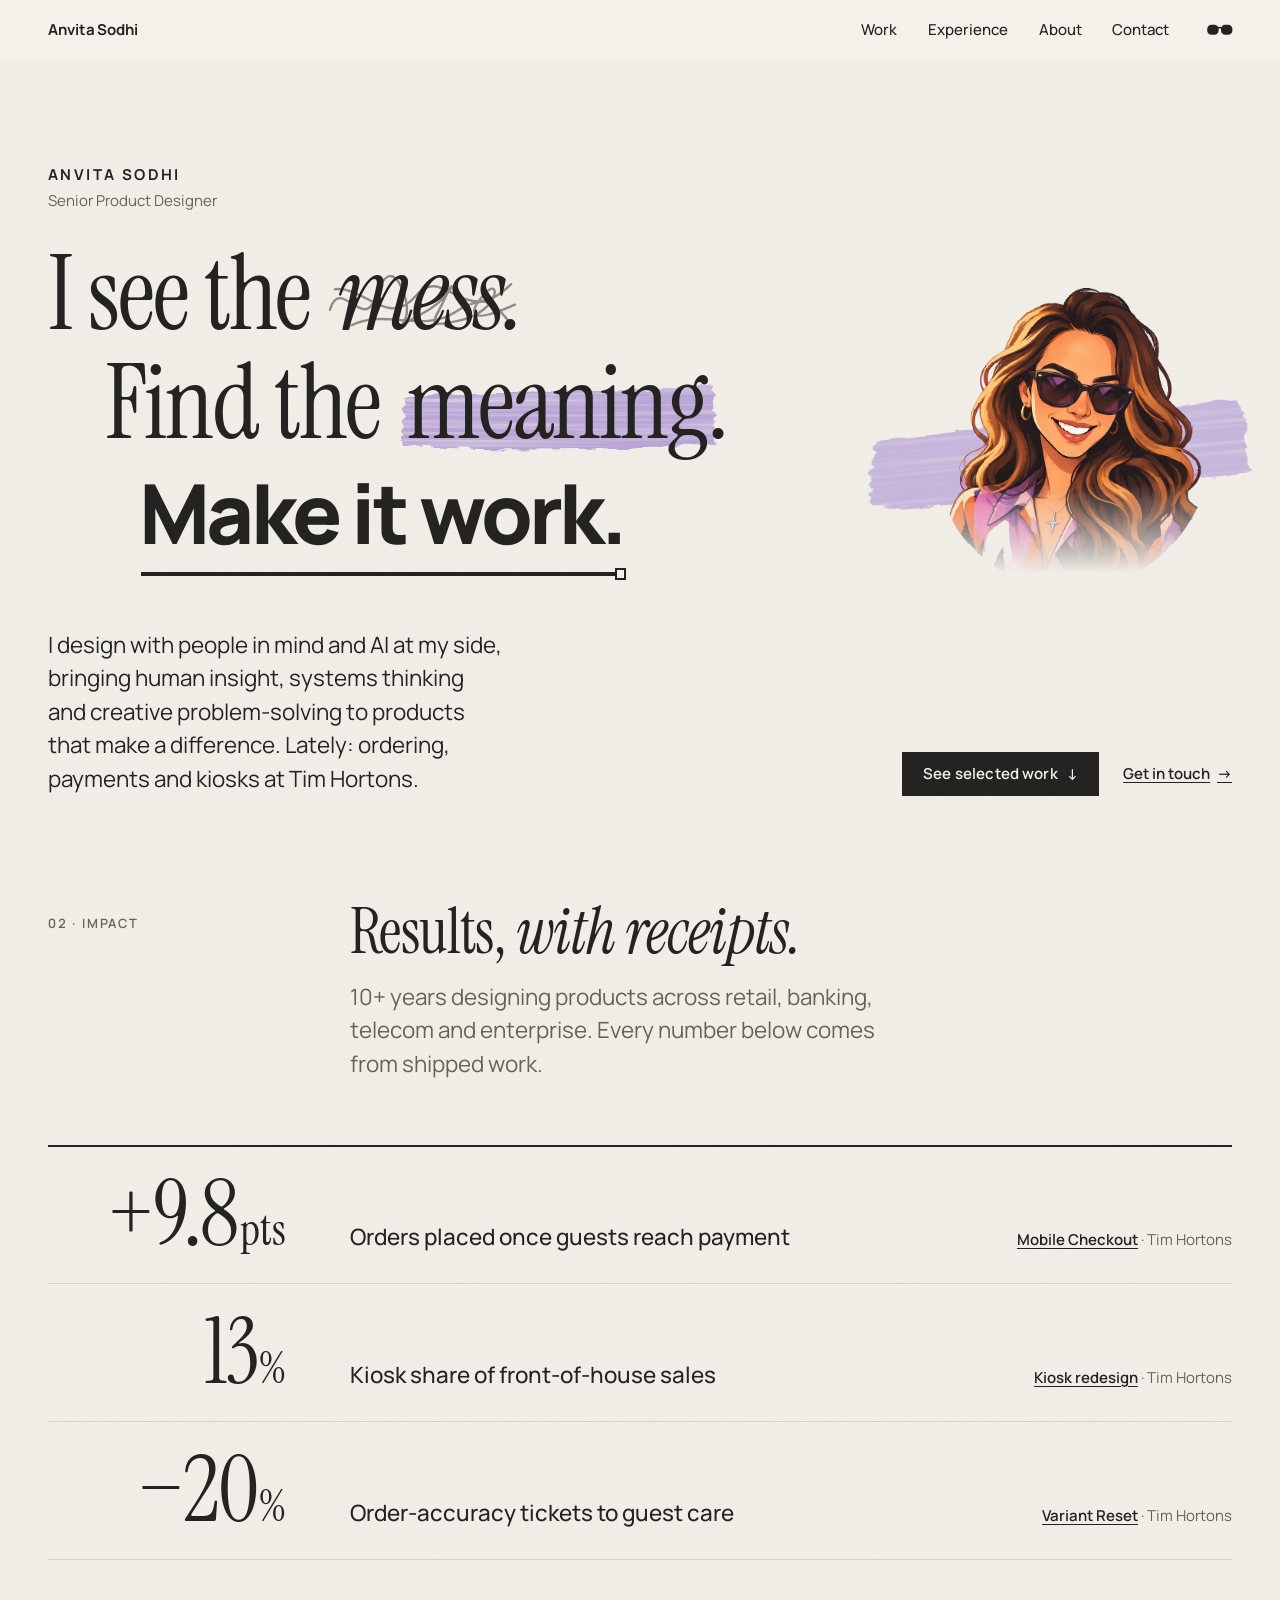
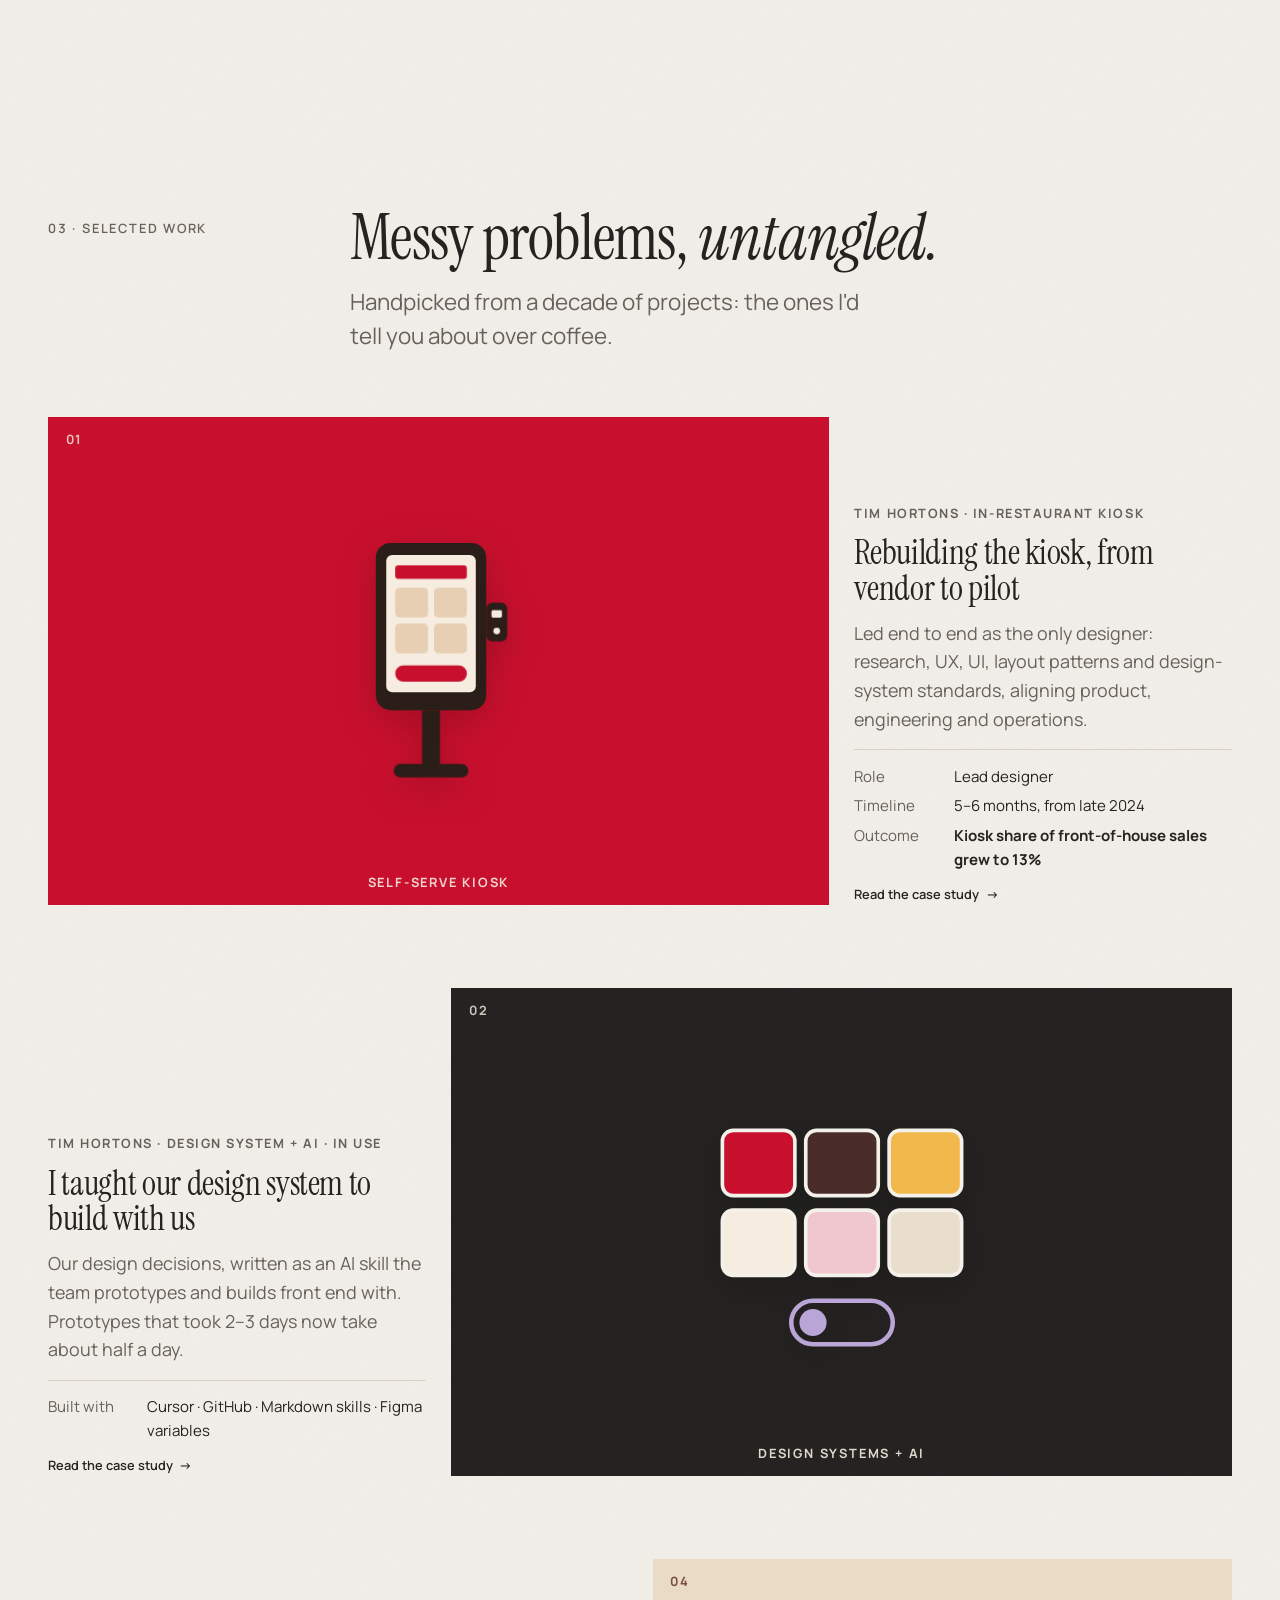
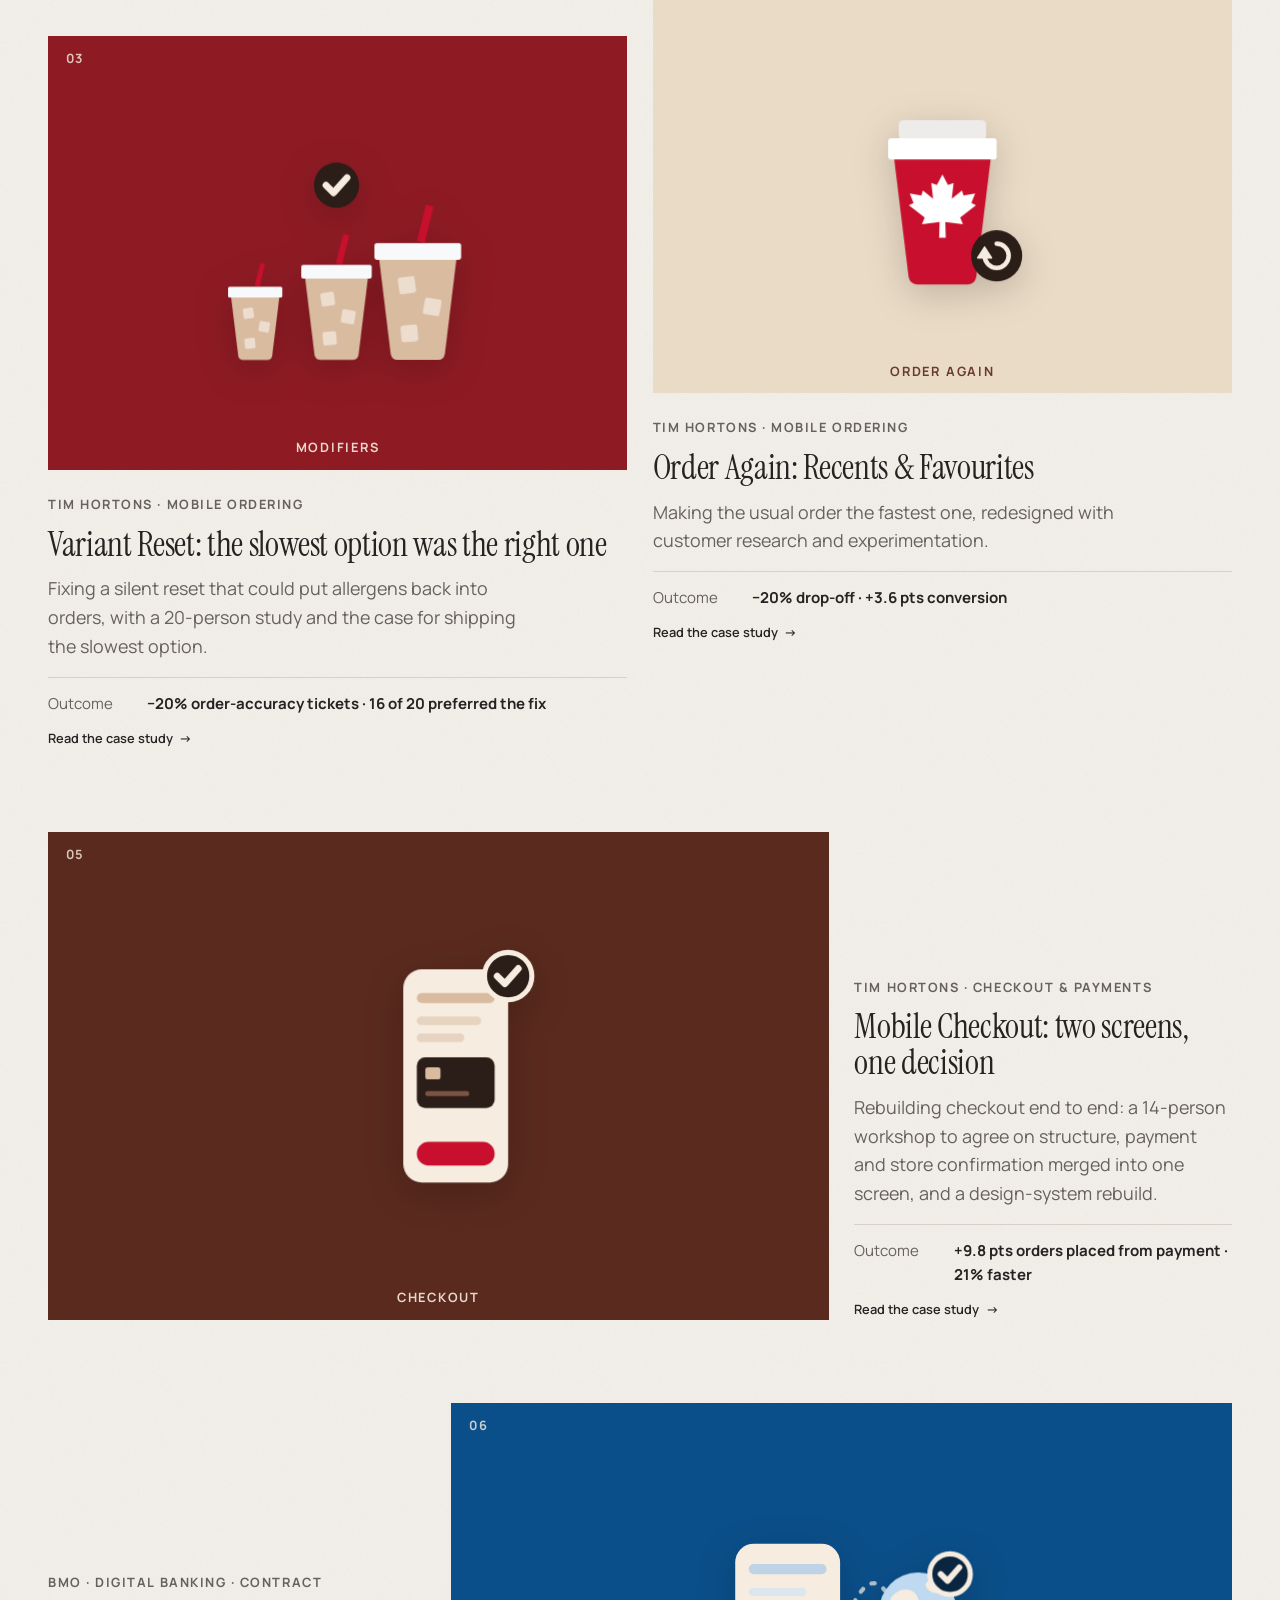
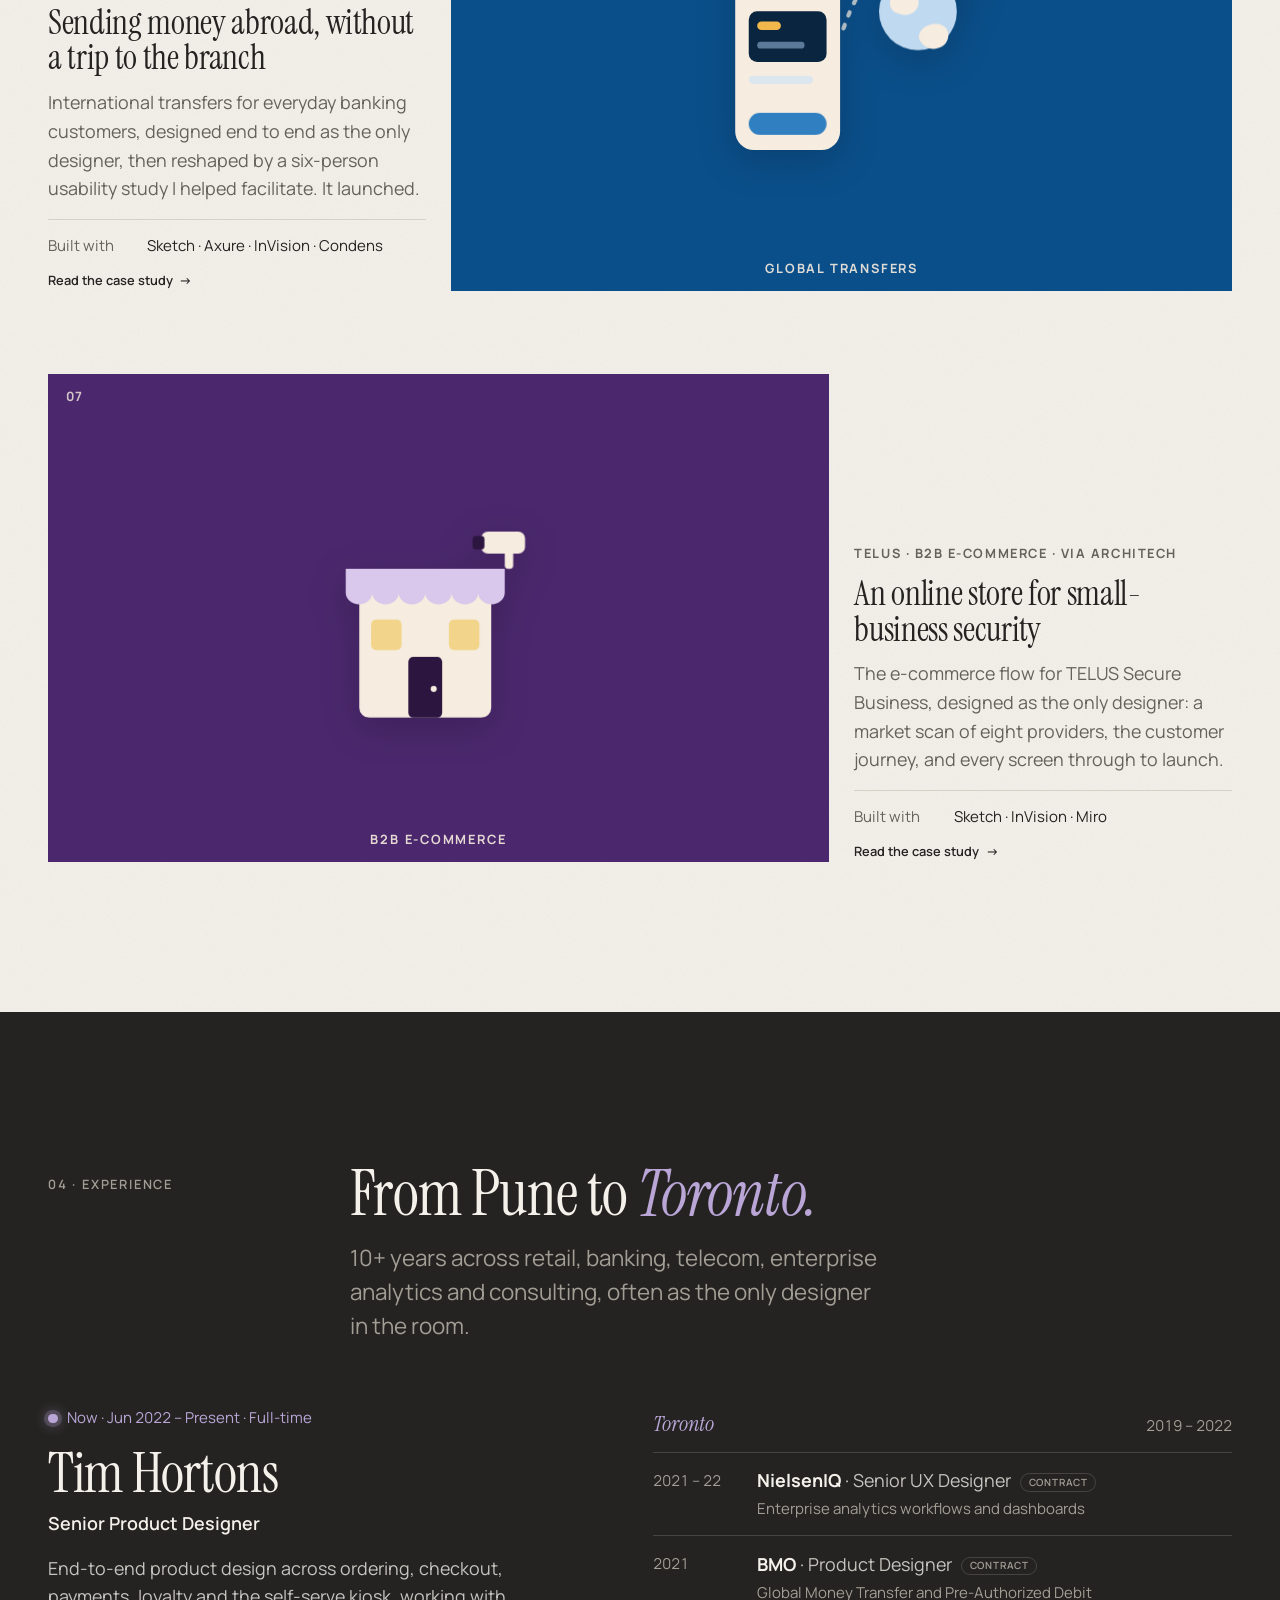
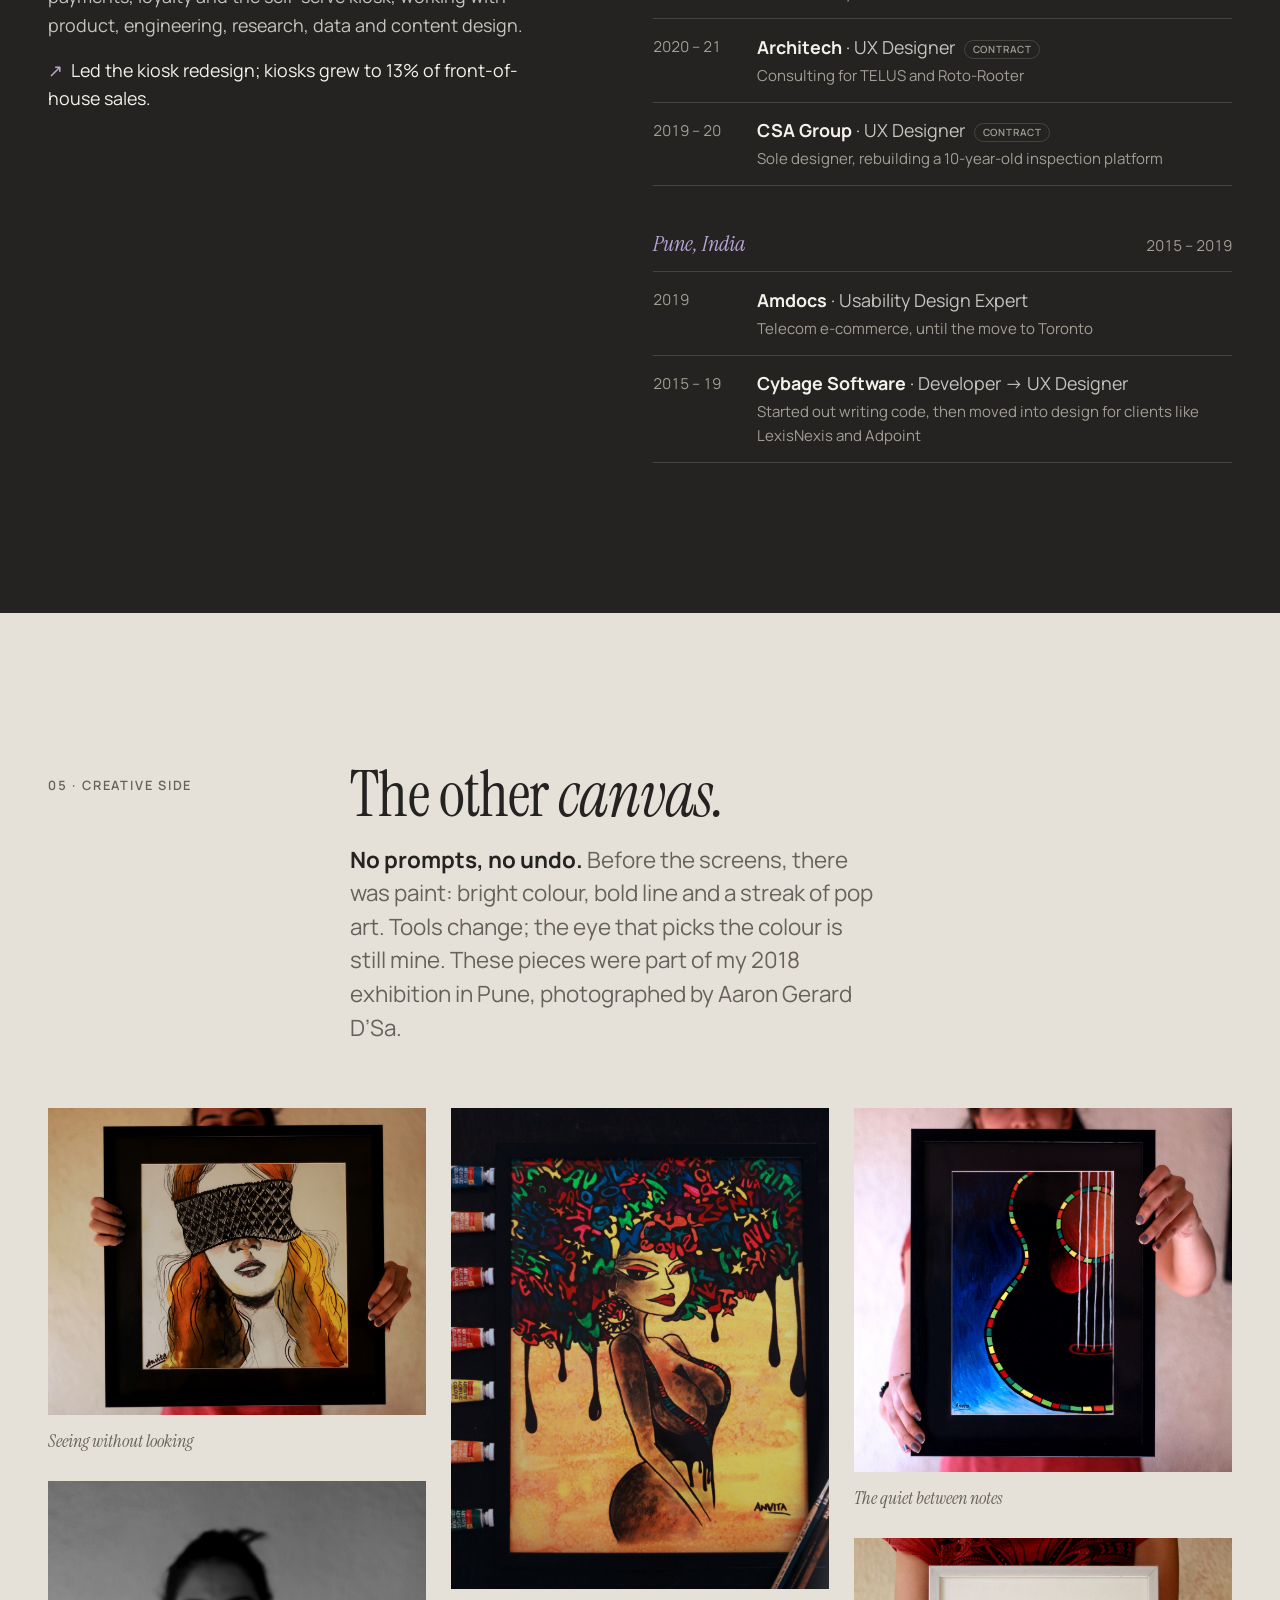
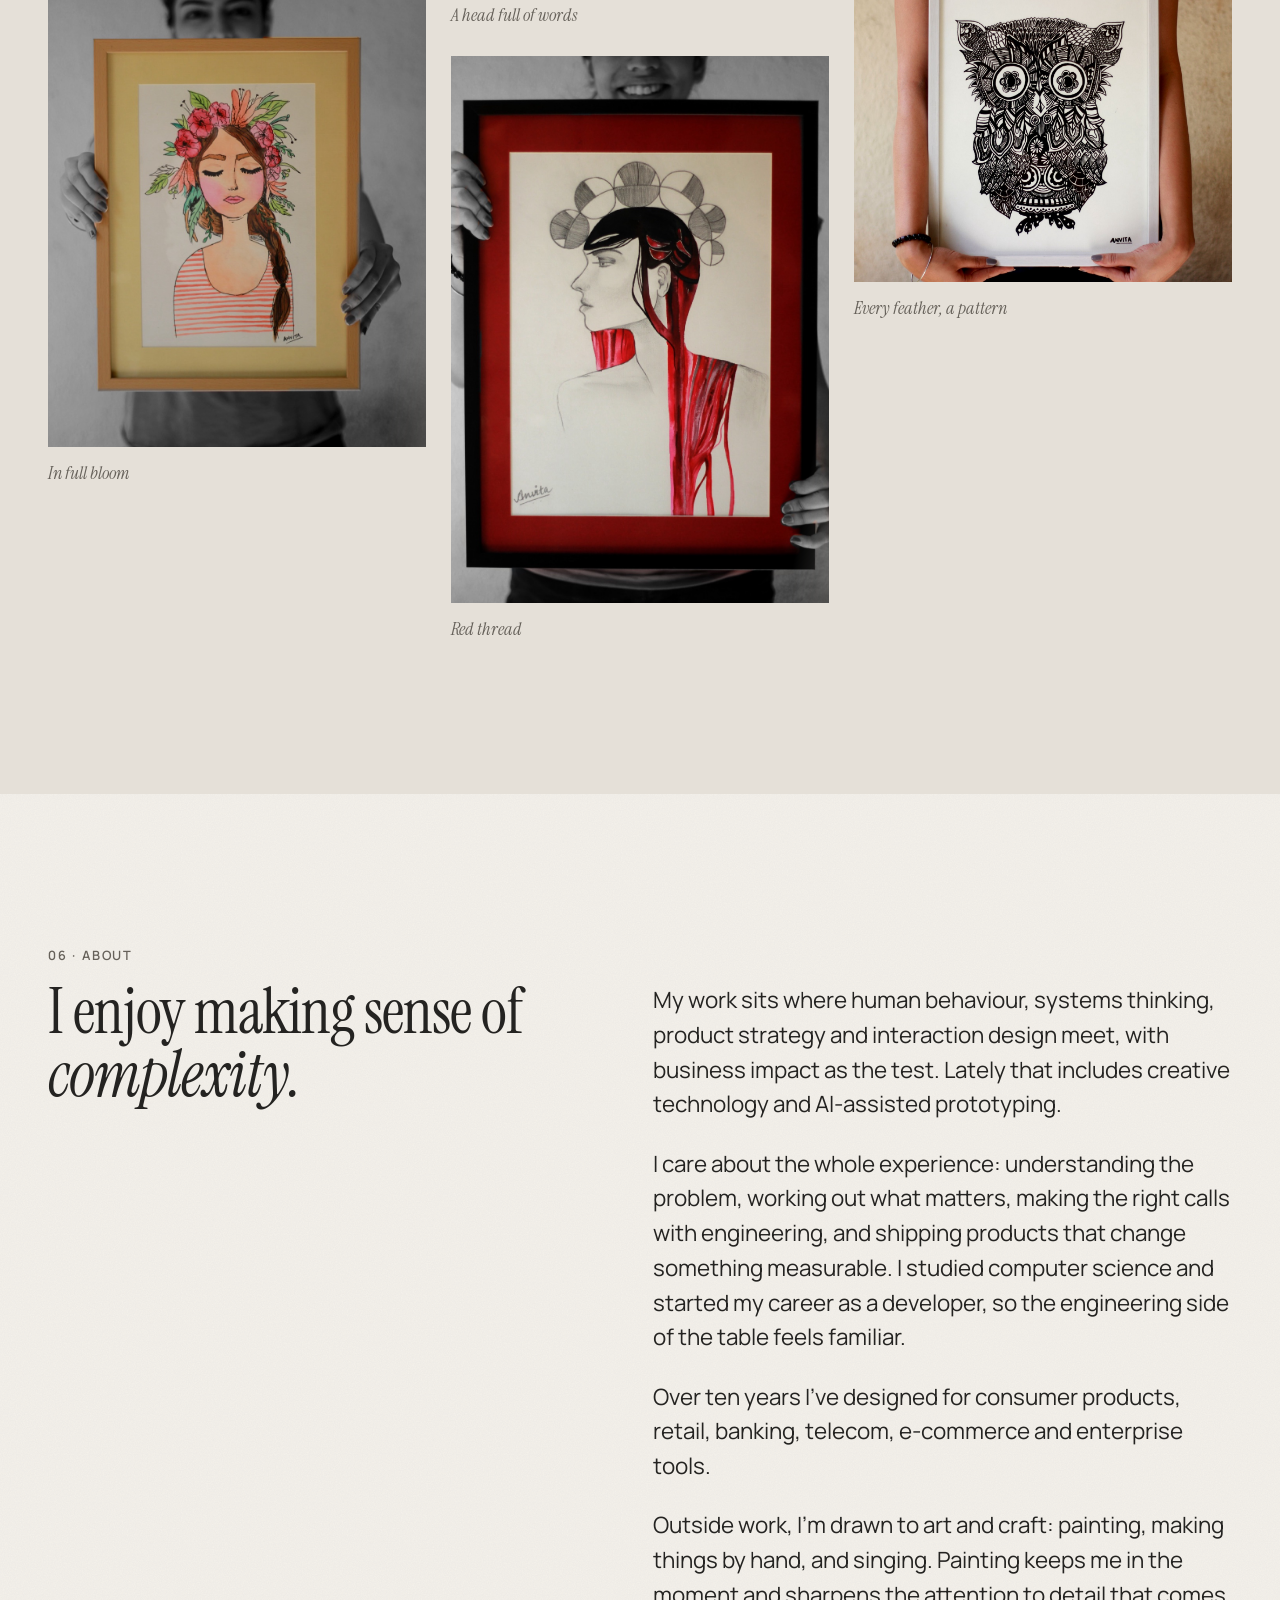
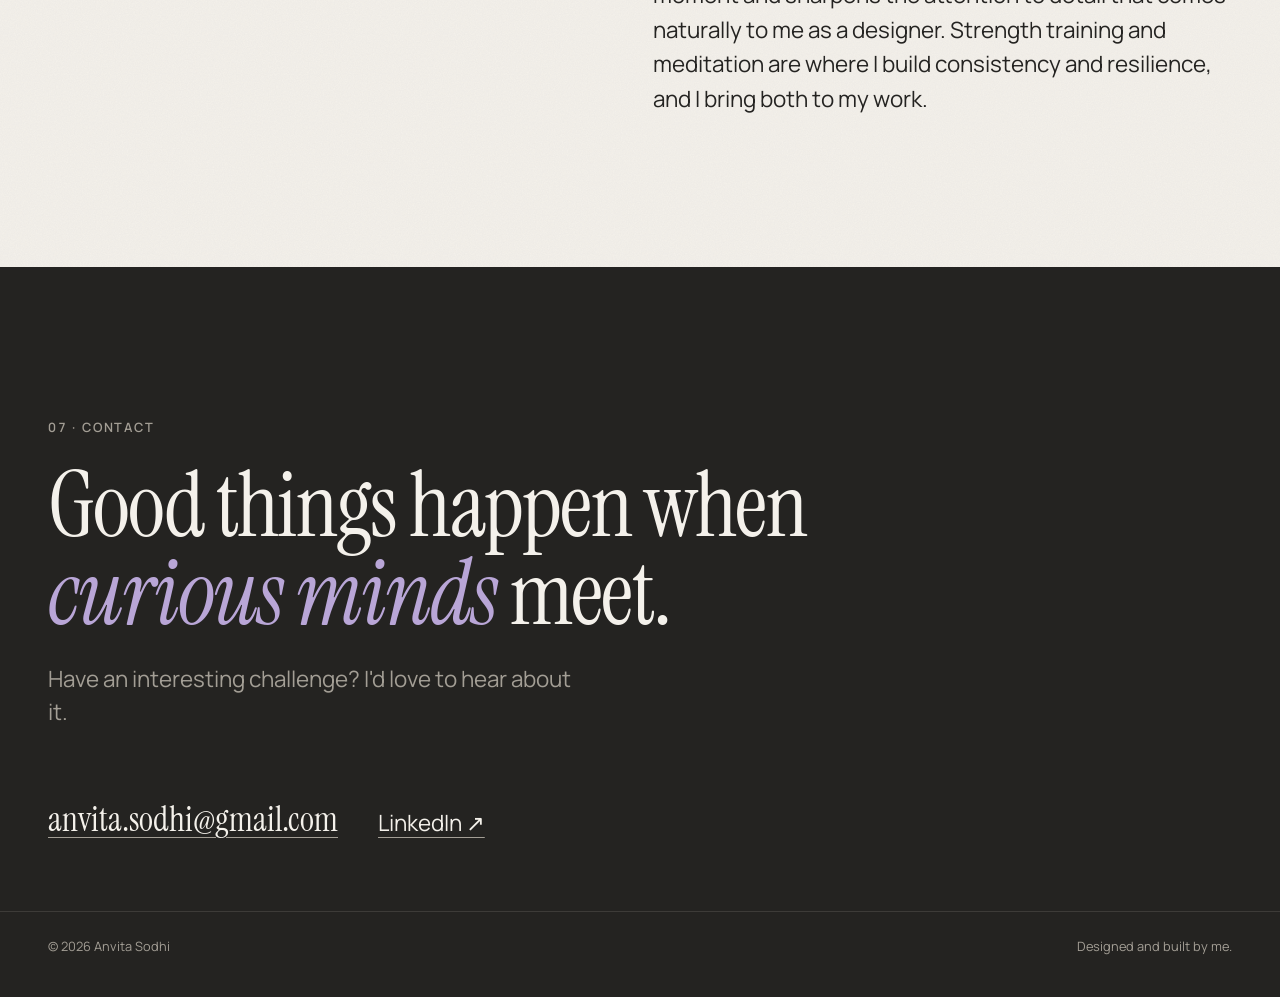
==== commit 02be7665: "Experience: mark Toronto contract roles, and Tim Hortons as full-time Co-Authored-By: Claude Opus 5." ====
--- a/index.html
+++ b/index.html
@@ -22,7 +22,7 @@
 <link rel="preconnect" href="https://fonts.googleapis.com">
 <link rel="preconnect" href="https://fonts.gstatic.com" crossorigin>
 <link href="https://fonts.googleapis.com/css2?family=Instrument+Serif:ital@0;1&family=Manrope:wght@400..800&display=swap" rel="stylesheet">
-<link rel="stylesheet" href="assets/css/site.css?v=ea54ab10">
+<link rel="stylesheet" href="assets/css/site.css?v=e0ac408e">
 <script src="assets/js/site.js?v=6867fbca" defer></script>
 </head>
 <body>
@@ -259,7 +259,7 @@
 
       <div class="xp reveal">
         <article class="xp-now">
-          <p class="xp-now-date"><span class="xp-pulse" aria-hidden="true"></span><span>Now · <time datetime="2022-06">Jun 2022</time> – Present</span></p>
+          <p class="xp-now-date"><span class="xp-pulse" aria-hidden="true"></span><span>Now · <time datetime="2022-06">Jun 2022</time> – Present · Full-time</span></p>
           <h3 class="xp-now-co">Tim Hortons</h3>
           <p class="xp-now-role">Senior Product Designer</p>
           <p class="xp-now-desc">End-to-end product design across ordering, checkout, payments, loyalty and the self-serve kiosk, working with product, engineering, research, data and content design.</p>
@@ -271,17 +271,17 @@
           <ol class="xp-rows">
             <li class="xp-row">
               <p class="xp-yr"><time datetime="2021-09">2021</time> – <time datetime="2022-06">22</time></p>
-              <p class="xp-who"><strong>NielsenIQ</strong> · Senior UX Designer</p>
+              <p class="xp-who"><strong>NielsenIQ</strong> · Senior UX Designer <span class="xp-tag">Contract</span></p>
               <p class="xp-what">Enterprise analytics workflows and dashboards</p>
             </li>
             <li class="xp-row">
               <p class="xp-yr"><time datetime="2021-03">2021</time></p>
-              <p class="xp-who"><strong>BMO</strong> · Product Designer</p>
+              <p class="xp-who"><strong>BMO</strong> · Product Designer <span class="xp-tag">Contract</span></p>
               <p class="xp-what">Global Money Transfer and Pre-Authorized Debit</p>
             </li>
             <li class="xp-row">
               <p class="xp-yr"><time datetime="2020-08">2020</time> – <time datetime="2021-03">21</time></p>
-              <p class="xp-who"><strong>Architech</strong> · UX Designer</p>
+              <p class="xp-who"><strong>Architech</strong> · UX Designer <span class="xp-tag">Contract</span></p>
               <p class="xp-what">Consulting for TELUS and Roto-Rooter</p>
             </li>
             <li class="xp-row" data-status="draft" data-note="include Rogers?">
@@ -291,7 +291,7 @@
             </li>
             <li class="xp-row">
               <p class="xp-yr"><time datetime="2019-11">2019</time> – <time datetime="2020-03">20</time></p>
-              <p class="xp-who"><strong>CSA Group</strong> · UX Designer</p>
+              <p class="xp-who"><strong>CSA Group</strong> · UX Designer <span class="xp-tag">Contract</span></p>
               <p class="xp-what">Sole designer, rebuilding a 10-year-old inspection platform</p>
             </li>
           </ol>
--- a/assets/css/site.css
+++ b/assets/css/site.css
@@ -1820,3 +1820,4 @@
 .tl-miro { margin: calc(var(--s-3) * -0.5) 0 var(--s-4); }
 .tl-miro-fig { margin: 1rem 0 0; }
 .tl-miro-fig img { display: block; width: 100%; height: auto; border-radius: 10px; border: 1px solid var(--rule); background: #fff; }
+.xp-tag { display: inline-block; margin-left: .35rem; padding: .12rem .45rem; border-radius: 99rem; border: 1px solid var(--xp-rule); font: 600 .62rem/1.3 var(--font-ui); letter-spacing: .08em; text-transform: uppercase; color: var(--on-ink-muted); vertical-align: .12em; }
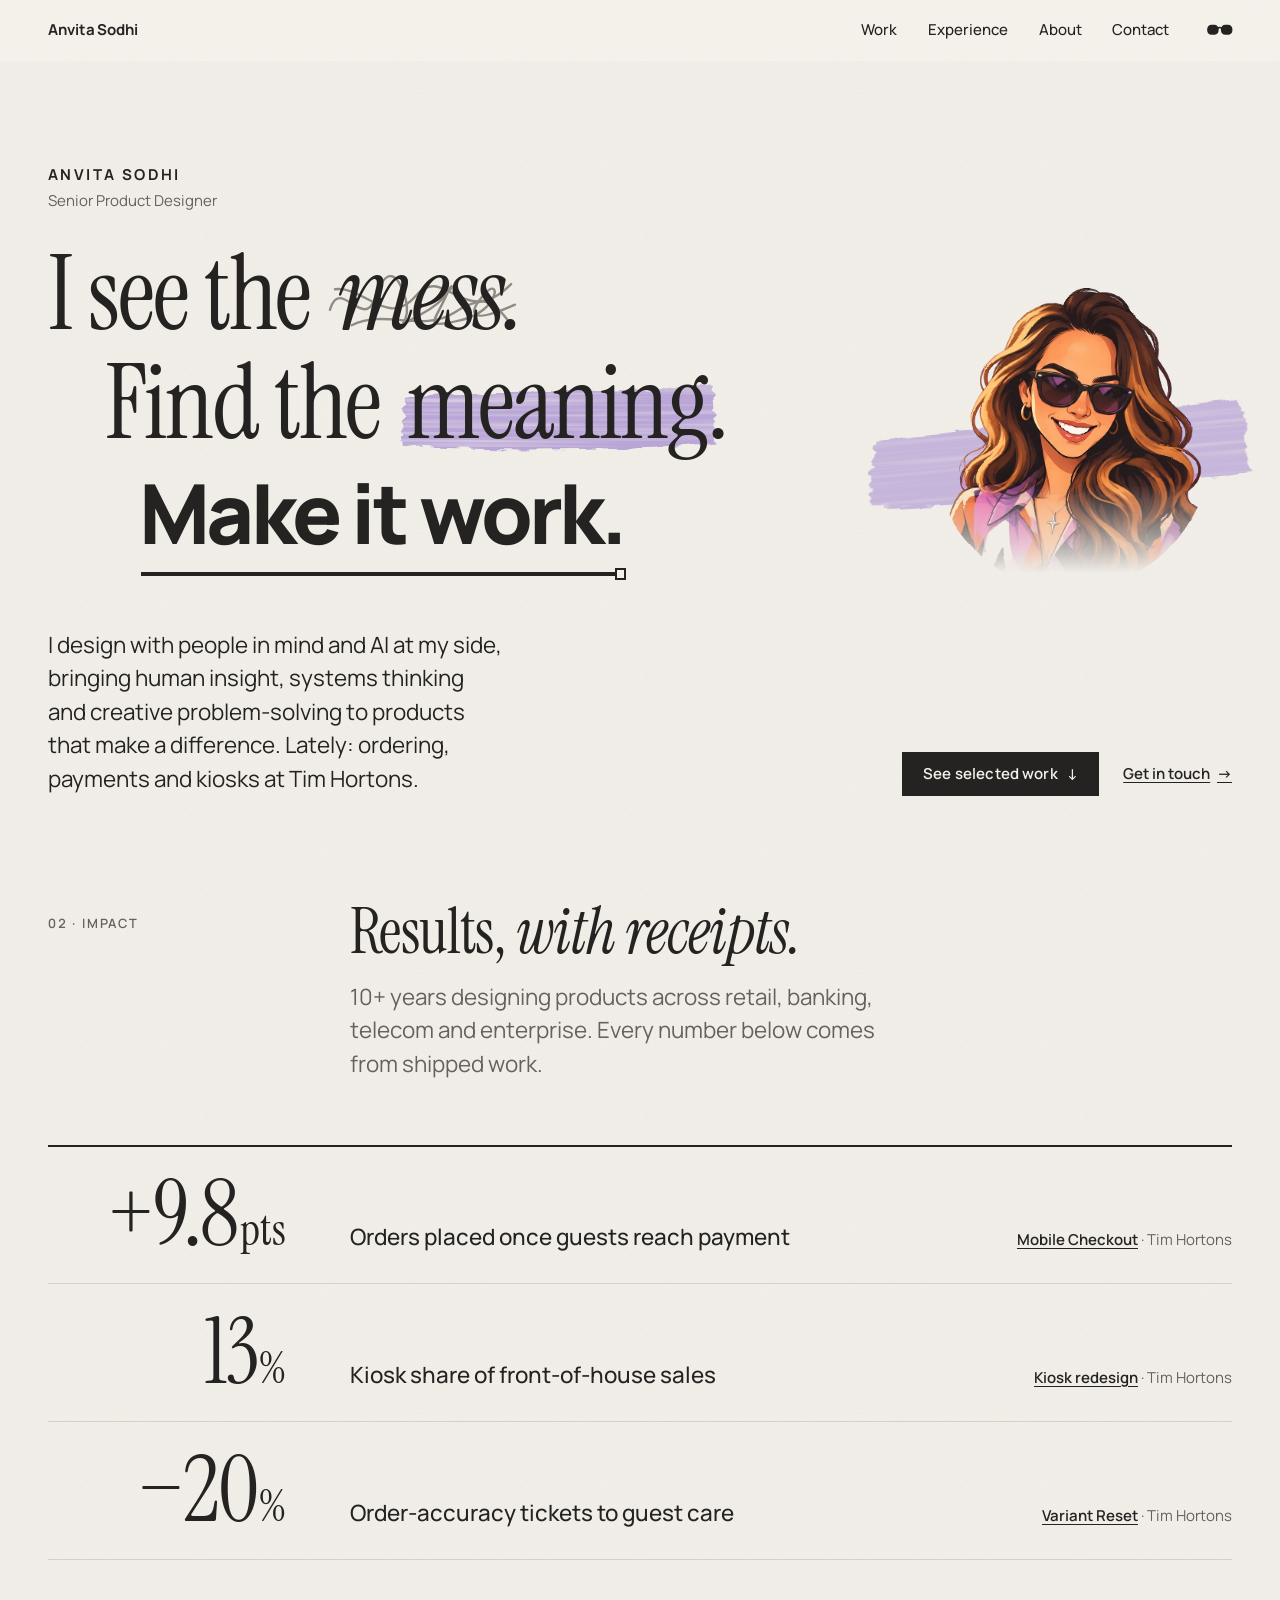
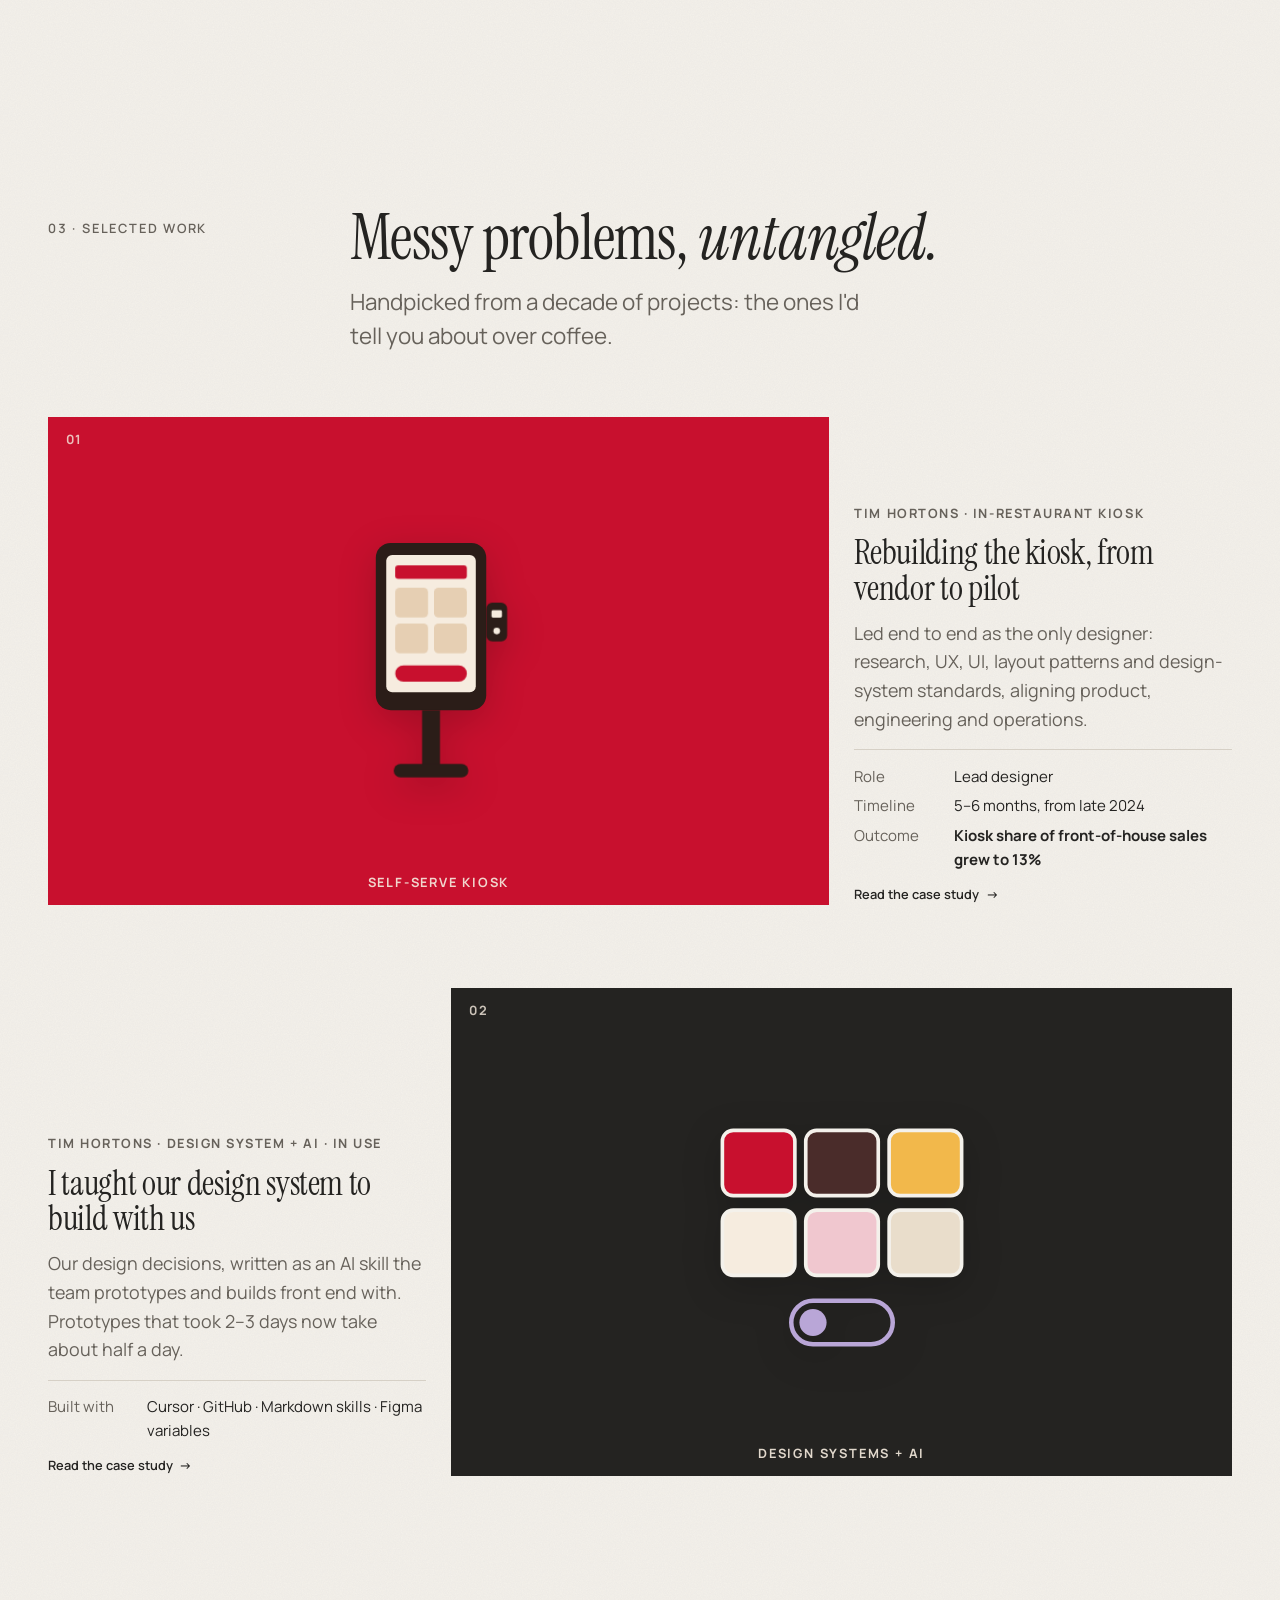
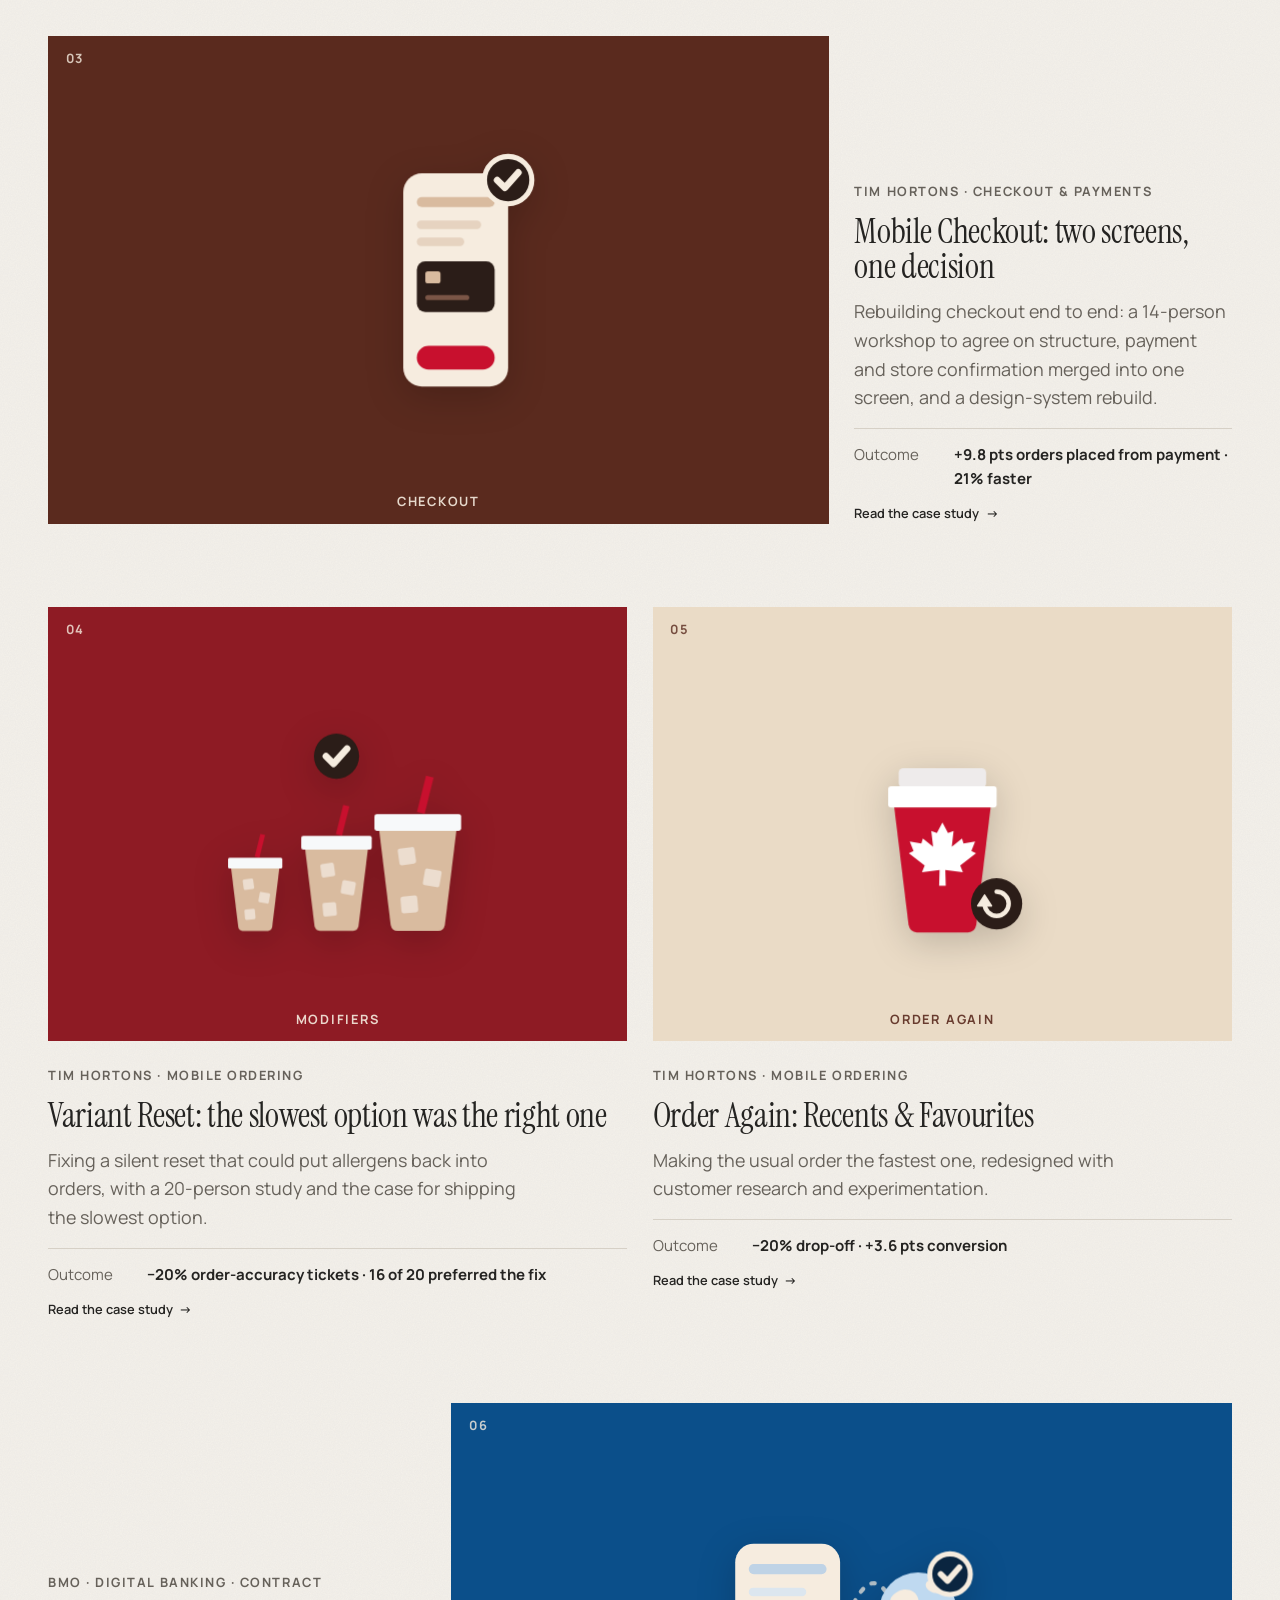
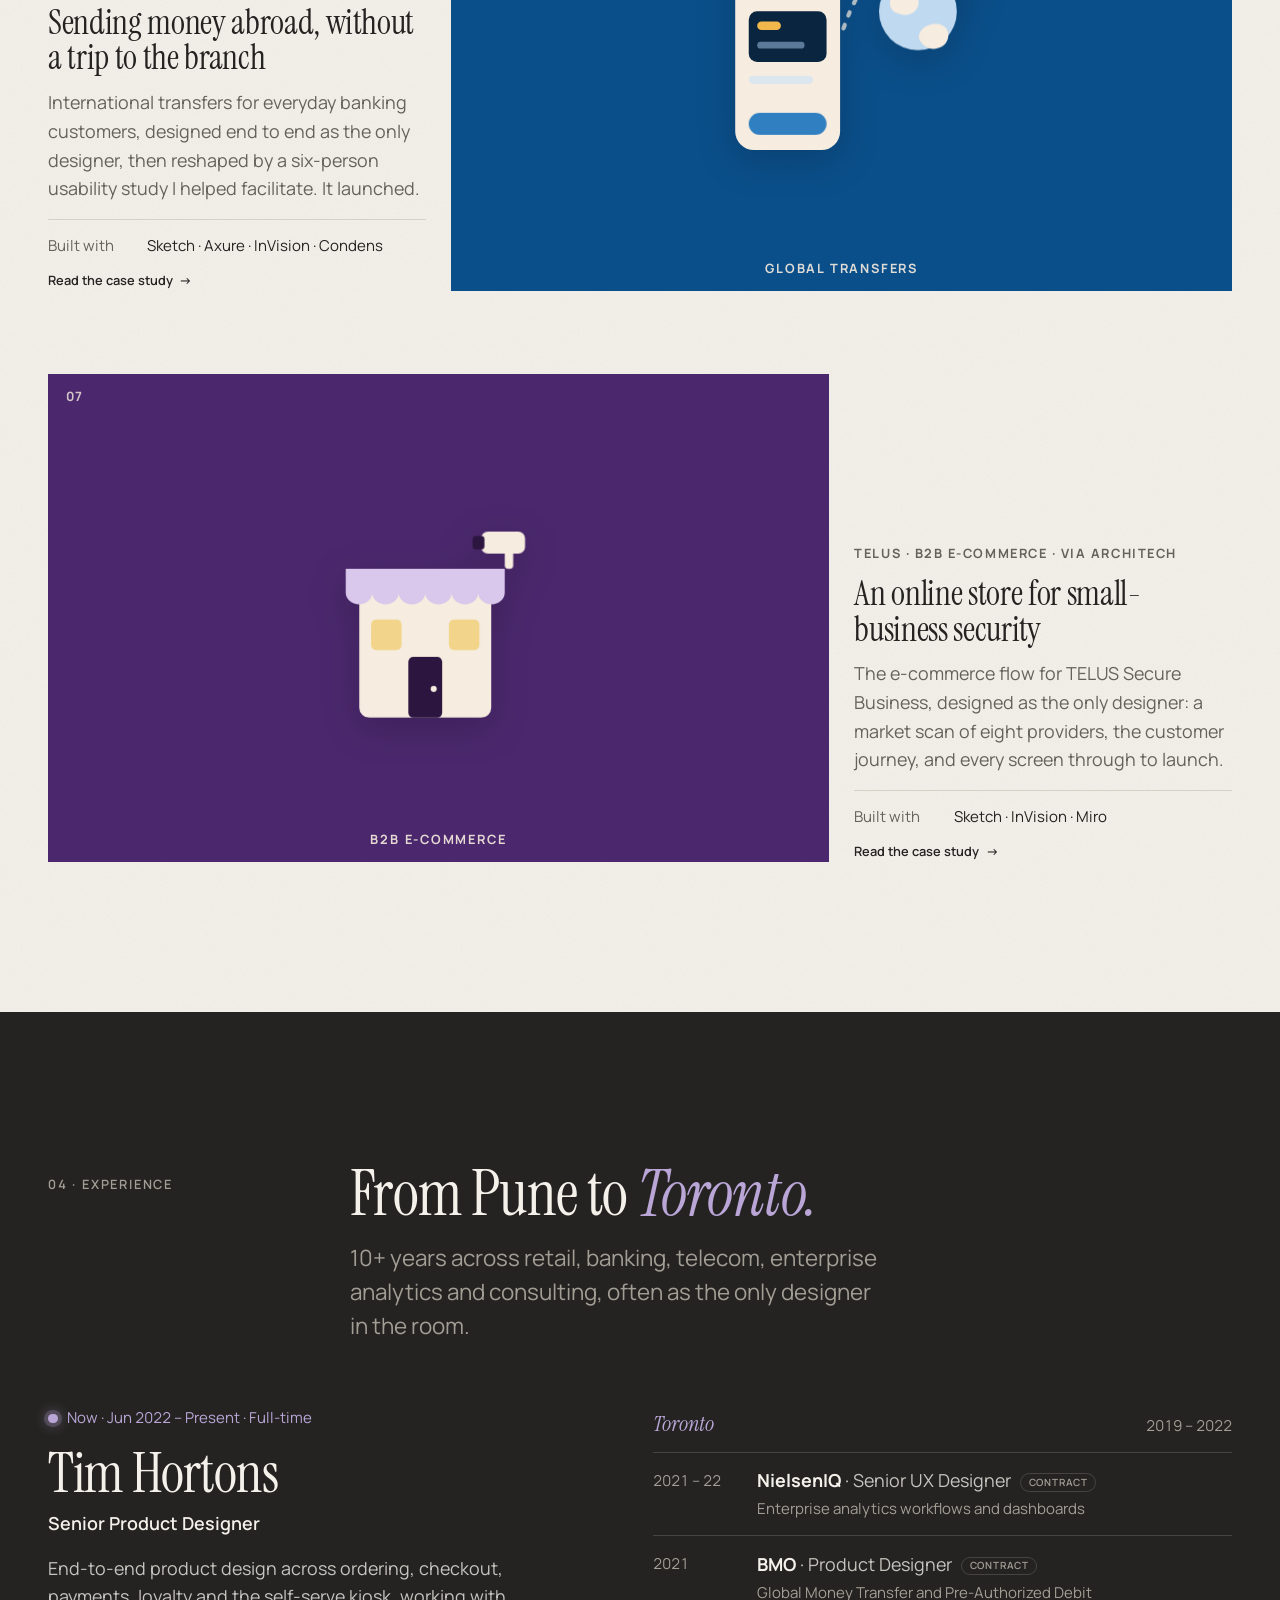
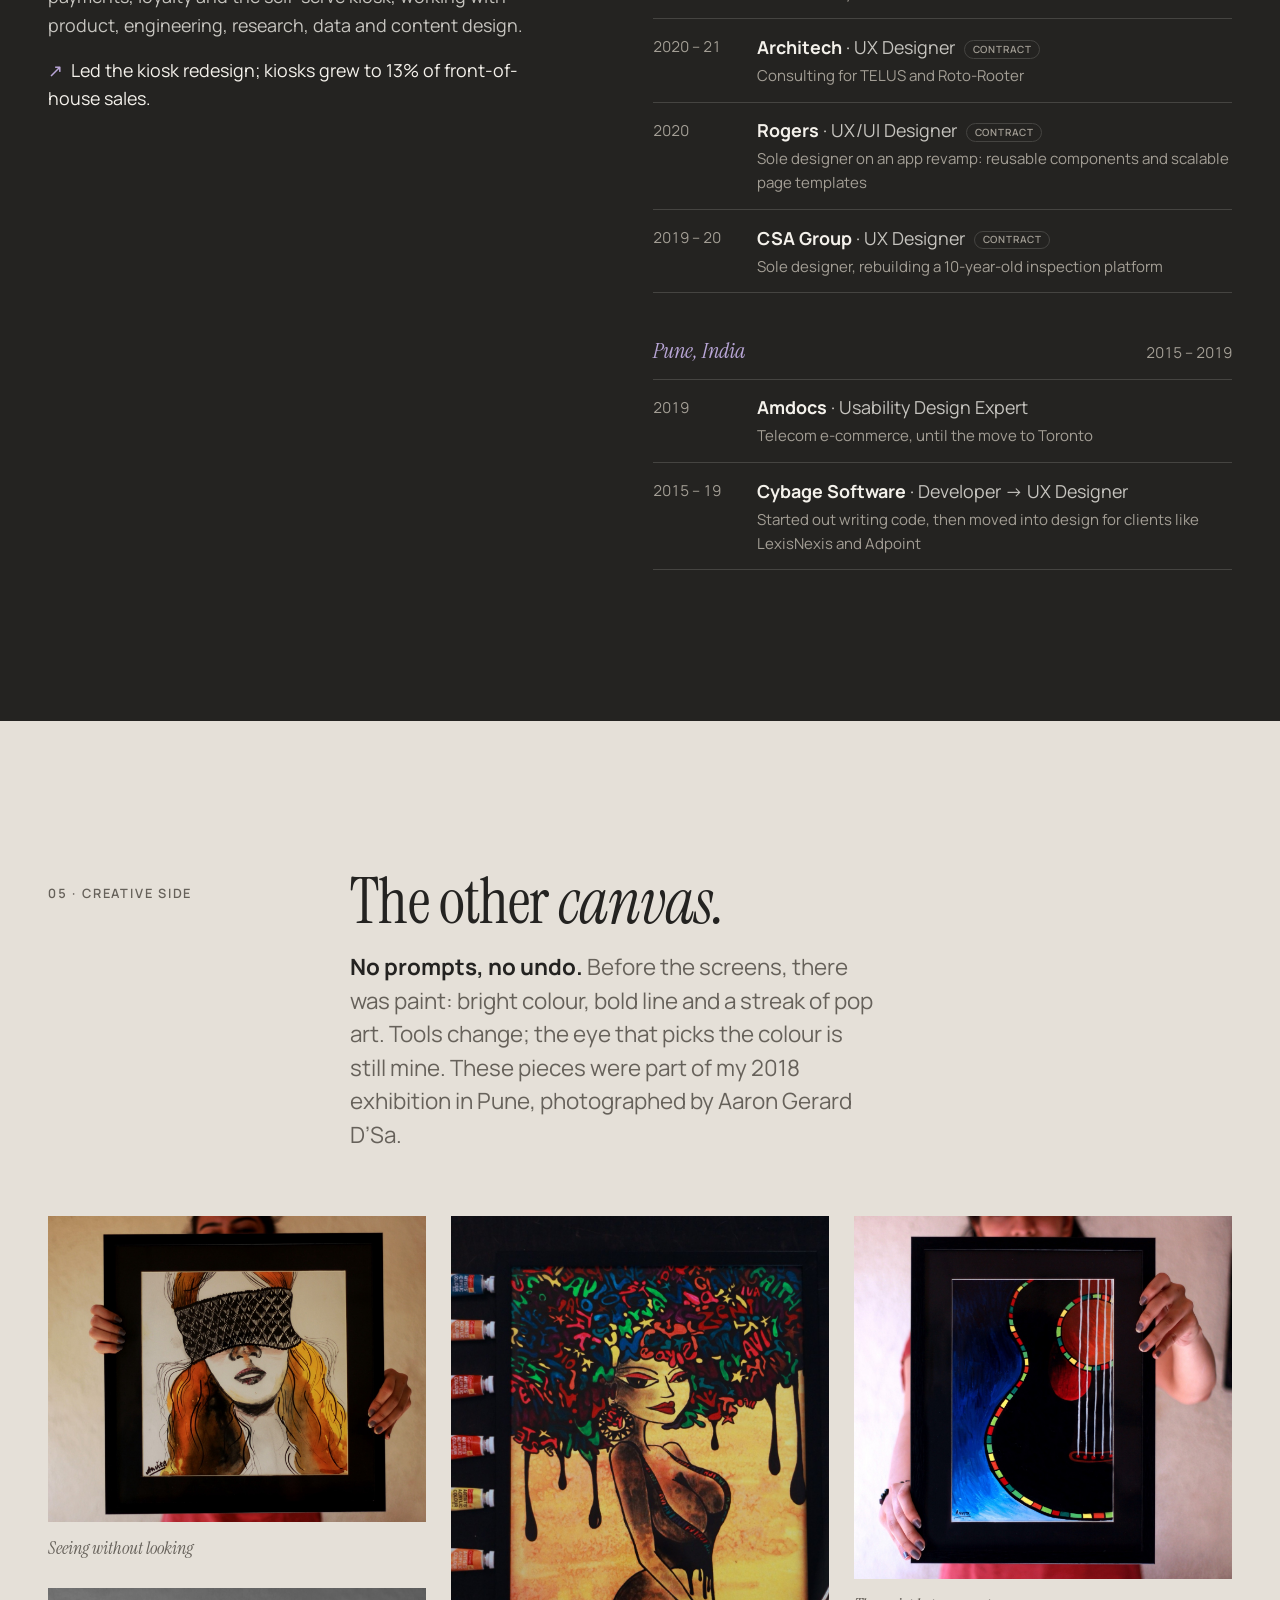
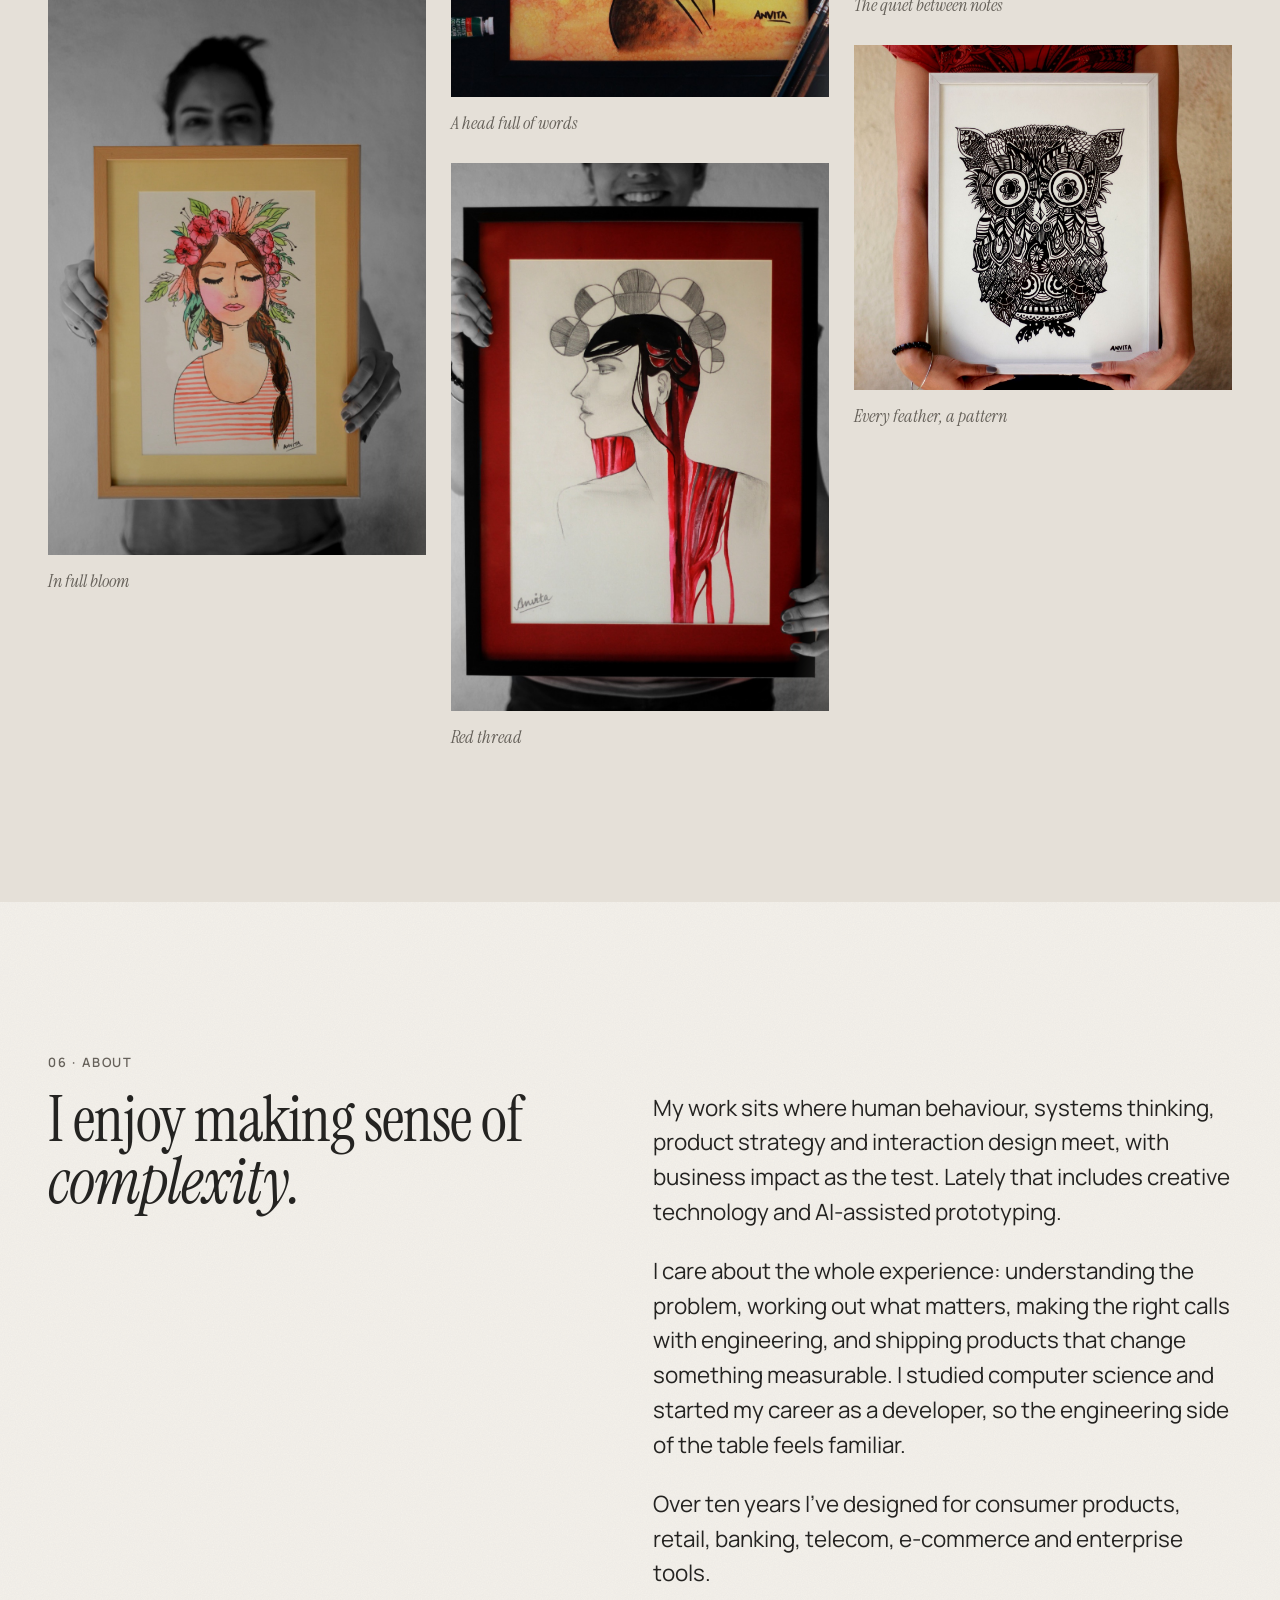
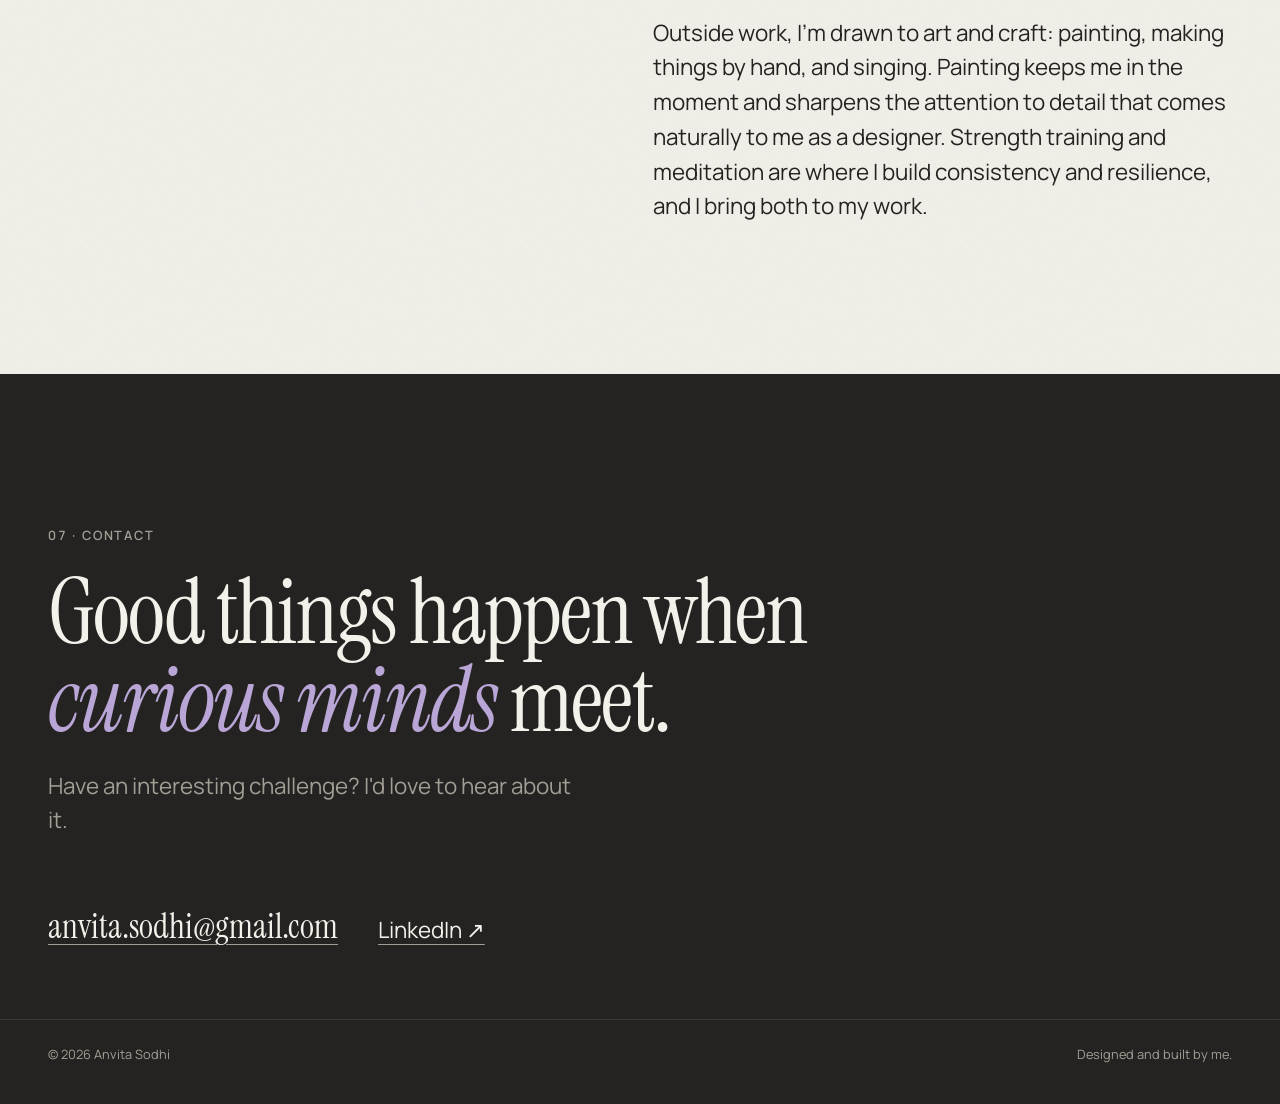
==== commit 80092c30: "AI case study proof section, Checkout third, timeline cleanup - Design system + AI: Act IV, The proo" ====
--- a/index.html
+++ b/index.html
@@ -158,48 +158,48 @@
           </div>
         </article>
 
-        <article class="project reveal" data-case="variant-reset">
-          <div class="cover cover--variant cover--flat" aria-hidden="true"><svg class="cover-icon" viewBox="0 0 170 150" aria-hidden="true"><g class="v-cup" style="--i:0"><g transform="translate(-4.0 79.5) scale(0.5)"><path d="M78 5L70.5 35" stroke="#C8102E" stroke-width="6.5"/><rect x="32" y="36" width="72" height="14" rx="2" fill="#F7F9FA"/><path d="M36 50H100L90.5 128Q89.5 133 85 133H51Q46.5 133 45.5 128Z" fill="#D9BB9F"/><rect x="52" y="64" width="14" height="14" rx="2" fill="#ECDDCF" transform="rotate(-8 59 71)"/><rect x="73" y="82" width="14" height="14" rx="2" fill="#ECDDCF" transform="rotate(10 80 89)"/><rect x="54" y="104" width="14" height="14" rx="2" fill="#ECDDCF" transform="rotate(-5 61 111)"/></g></g><g class="v-cup" style="--i:1"><g transform="translate(39.8 59.5) scale(0.65)"><path d="M78 5L70.5 35" stroke="#C8102E" stroke-width="6.5"/><rect x="32" y="36" width="72" height="14" rx="2" fill="#F7F9FA"/><path d="M36 50H100L90.5 128Q89.5 133 85 133H51Q46.5 133 45.5 128Z" fill="#D9BB9F"/><rect x="52" y="64" width="14" height="14" rx="2" fill="#ECDDCF" transform="rotate(-8 59 71)"/><rect x="73" y="82" width="14" height="14" rx="2" fill="#ECDDCF" transform="rotate(10 80 89)"/><rect x="54" y="104" width="14" height="14" rx="2" fill="#ECDDCF" transform="rotate(-5 61 111)"/></g></g><g class="v-cup" style="--i:2"><g transform="translate(83.6 39.6) scale(0.8)"><path d="M78 5L70.5 35" stroke="#C8102E" stroke-width="6.5"/><rect x="32" y="36" width="72" height="14" rx="2" fill="#F7F9FA"/><path d="M36 50H100L90.5 128Q89.5 133 85 133H51Q46.5 133 45.5 128Z" fill="#D9BB9F"/><rect x="52" y="64" width="14" height="14" rx="2" fill="#ECDDCF" transform="rotate(-8 59 71)"/><rect x="73" y="82" width="14" height="14" rx="2" fill="#ECDDCF" transform="rotate(10 80 89)"/><rect x="54" y="104" width="14" height="14" rx="2" fill="#ECDDCF" transform="rotate(-5 61 111)"/></g></g>
-<g class="v-check"><circle cx="84" cy="30" r="15" fill="#2B1D18"/><path class="v-tick" pathLength="1" d="M77 30l5 5 9-10" fill="none" stroke="#F6ECDF" stroke-width="4.5" stroke-linecap="round" stroke-linejoin="round"/></g></svg><span class="cover-tag">Modifiers</span><span class="cover-no">03</span></div>
-          <div class="project-body">
-            <p class="project-co">Tim Hortons · Mobile ordering</p>
-            <h3><a class="project-link" href="work/variant-reset.html">Variant Reset: the slowest option was the right one</a></h3>
-            <p class="project-desc">Fixing a silent reset that could put allergens back into orders, with a 20-person study and the case for shipping the slowest option.</p>
-            <dl class="project-meta">
-              <div class="is-outcome"><dt>Outcome</dt><dd>−20% order-accuracy tickets · 16 of 20 preferred the fix</dd></div>
-            </dl>
-            <p class="project-status is-live" aria-hidden="true">Read the case study <span class="arrow">→</span></p>
-          </div>
-        </article>
-
-        <article class="project reveal" data-case="order-again">
-          <div class="cover cover--order cover--flat" aria-hidden="true"><svg class="cover-icon" viewBox="0 0 140 150" aria-hidden="true"><g class="o-cup"><g transform="translate(2 14)"><rect x="39" y="24" width="58" height="13" rx="3" fill="#EEEBEB"/><rect x="32" y="36" width="72" height="14" rx="2" fill="#fff"/><path d="M36 50H100L90.5 128Q89.5 133 85 133H51Q46.5 133 45.5 128Z" fill="#C8102E"/><path d="M68.0 60.0L71.7 67.0L75.4 65.6L74.2 76.2L81.0 70.6L82.0 74.0L89.7 72.6L87.2 79.0L90.3 80.4L79.8 88.6L81.6 93.0L69.9 91.6L70.2 102.0L65.8 102.0L66.1 91.6L54.4 93.0L56.2 88.6L45.7 80.4L48.8 79.0L46.3 72.6L54.0 74.0L55.0 70.6L61.8 76.2L60.6 65.6L64.3 67.0Z" fill="#fff"/></g></g>
-<g class="o-steam" fill="none" stroke="#5A2A1E" stroke-width="3.5" stroke-linecap="round" opacity="0"><path d="M60 32c-4-5 4-8 0-14"/><path d="M80 32c-4-5 4-8 0-14"/></g>
-<g class="o-arrow"><circle cx="106" cy="128" r="17" fill="#2B1D18"/><path d="M106 120A8 8 0 1 1 98 128" fill="none" stroke="#F6ECDF" stroke-width="3" stroke-linecap="round"/><path d="M98 122.2L93.4 129.4H102.6Z" fill="#F6ECDF" stroke="#F6ECDF" stroke-width="1" stroke-linejoin="round"/></g></svg><span class="cover-tag">Order Again</span><span class="cover-no">04</span></div>
-          <div class="project-body">
-            <p class="project-co">Tim Hortons · Mobile ordering</p>
-            <h3><a class="project-link" href="work/order-again.html">Order Again: Recents &amp; Favourites</a></h3>
-            <p class="project-desc">Making the usual order the fastest one, redesigned with customer research and experimentation.</p>
-            <dl class="project-meta">
-              <div class="is-outcome"><dt>Outcome</dt><dd>−20% drop-off · +3.6 pts conversion</dd></div>
-            </dl>
-            <p class="project-status is-live" aria-hidden="true">Read the case study <span class="arrow">→</span></p>
-          </div>
-        </article>
-
         <article class="project project--feature reveal" data-case="checkout">
           <div class="cover cover--checkout cover--flat" aria-hidden="true"><svg class="cover-icon" viewBox="0 0 170 150" aria-hidden="true">
 <rect class="c-ghost" x="30" y="12" width="62" height="126" rx="11" fill="none" stroke="#F6ECDF" stroke-opacity=".55" stroke-width="2.5" stroke-dasharray="6 5"/>
 <g class="c-screen"><rect x="64" y="12" width="62" height="126" rx="11" fill="#F6ECDF"/><rect x="72" y="26" width="46" height="6" rx="3" fill="#D9BB9F"/><rect x="72" y="40" width="38" height="5" rx="2.5" fill="#E6D3C0"/><rect x="72" y="50" width="28" height="5" rx="2.5" fill="#E6D3C0"/>
 <rect x="72" y="64" width="46" height="30" rx="5" fill="#2B1D18"/><rect x="77" y="70" width="9" height="7" rx="1.5" fill="#D9BB9F"/><rect x="77" y="84" width="26" height="3" rx="1.5" fill="#7A5546"/>
 <rect class="c-pay" x="72" y="114" width="46" height="14" rx="7" fill="#C8102E"/></g>
-<g class="c-check"><circle cx="126" cy="16" r="14" fill="#2B1D18" stroke="#F6ECDF" stroke-width="3"/><path d="M119.5 16l4.5 4.5 8-9" fill="none" stroke="#F6ECDF" stroke-width="4" stroke-linecap="round" stroke-linejoin="round"/></g></svg><span class="cover-tag">Checkout</span><span class="cover-no">05</span></div>
+<g class="c-check"><circle cx="126" cy="16" r="14" fill="#2B1D18" stroke="#F6ECDF" stroke-width="3"/><path d="M119.5 16l4.5 4.5 8-9" fill="none" stroke="#F6ECDF" stroke-width="4" stroke-linecap="round" stroke-linejoin="round"/></g></svg><span class="cover-tag">Checkout</span><span class="cover-no">03</span></div>
           <div class="project-body">
             <p class="project-co">Tim Hortons · Checkout &amp; payments</p>
             <h3><a class="project-link" href="work/checkout.html">Mobile Checkout: two screens, one decision</a></h3>
             <p class="project-desc">Rebuilding checkout end to end: a 14-person workshop to agree on structure, payment and store confirmation merged into one screen, and a design-system rebuild.</p>
             <dl class="project-meta">
               <div class="is-outcome"><dt>Outcome</dt><dd>+9.8 pts orders placed from payment · 21% faster</dd></div>
+            </dl>
+            <p class="project-status is-live" aria-hidden="true">Read the case study <span class="arrow">→</span></p>
+          </div>
+        </article>
+
+        <article class="project reveal" data-case="variant-reset">
+          <div class="cover cover--variant cover--flat" aria-hidden="true"><svg class="cover-icon" viewBox="0 0 170 150" aria-hidden="true"><g class="v-cup" style="--i:0"><g transform="translate(-4.0 79.5) scale(0.5)"><path d="M78 5L70.5 35" stroke="#C8102E" stroke-width="6.5"/><rect x="32" y="36" width="72" height="14" rx="2" fill="#F7F9FA"/><path d="M36 50H100L90.5 128Q89.5 133 85 133H51Q46.5 133 45.5 128Z" fill="#D9BB9F"/><rect x="52" y="64" width="14" height="14" rx="2" fill="#ECDDCF" transform="rotate(-8 59 71)"/><rect x="73" y="82" width="14" height="14" rx="2" fill="#ECDDCF" transform="rotate(10 80 89)"/><rect x="54" y="104" width="14" height="14" rx="2" fill="#ECDDCF" transform="rotate(-5 61 111)"/></g></g><g class="v-cup" style="--i:1"><g transform="translate(39.8 59.5) scale(0.65)"><path d="M78 5L70.5 35" stroke="#C8102E" stroke-width="6.5"/><rect x="32" y="36" width="72" height="14" rx="2" fill="#F7F9FA"/><path d="M36 50H100L90.5 128Q89.5 133 85 133H51Q46.5 133 45.5 128Z" fill="#D9BB9F"/><rect x="52" y="64" width="14" height="14" rx="2" fill="#ECDDCF" transform="rotate(-8 59 71)"/><rect x="73" y="82" width="14" height="14" rx="2" fill="#ECDDCF" transform="rotate(10 80 89)"/><rect x="54" y="104" width="14" height="14" rx="2" fill="#ECDDCF" transform="rotate(-5 61 111)"/></g></g><g class="v-cup" style="--i:2"><g transform="translate(83.6 39.6) scale(0.8)"><path d="M78 5L70.5 35" stroke="#C8102E" stroke-width="6.5"/><rect x="32" y="36" width="72" height="14" rx="2" fill="#F7F9FA"/><path d="M36 50H100L90.5 128Q89.5 133 85 133H51Q46.5 133 45.5 128Z" fill="#D9BB9F"/><rect x="52" y="64" width="14" height="14" rx="2" fill="#ECDDCF" transform="rotate(-8 59 71)"/><rect x="73" y="82" width="14" height="14" rx="2" fill="#ECDDCF" transform="rotate(10 80 89)"/><rect x="54" y="104" width="14" height="14" rx="2" fill="#ECDDCF" transform="rotate(-5 61 111)"/></g></g>
+<g class="v-check"><circle cx="84" cy="30" r="15" fill="#2B1D18"/><path class="v-tick" pathLength="1" d="M77 30l5 5 9-10" fill="none" stroke="#F6ECDF" stroke-width="4.5" stroke-linecap="round" stroke-linejoin="round"/></g></svg><span class="cover-tag">Modifiers</span><span class="cover-no">04</span></div>
+          <div class="project-body">
+            <p class="project-co">Tim Hortons · Mobile ordering</p>
+            <h3><a class="project-link" href="work/variant-reset.html">Variant Reset: the slowest option was the right one</a></h3>
+            <p class="project-desc">Fixing a silent reset that could put allergens back into orders, with a 20-person study and the case for shipping the slowest option.</p>
+            <dl class="project-meta">
+              <div class="is-outcome"><dt>Outcome</dt><dd>−20% order-accuracy tickets · 16 of 20 preferred the fix</dd></div>
+            </dl>
+            <p class="project-status is-live" aria-hidden="true">Read the case study <span class="arrow">→</span></p>
+          </div>
+        </article>
+
+        <article class="project reveal" data-case="order-again">
+          <div class="cover cover--order cover--flat" aria-hidden="true"><svg class="cover-icon" viewBox="0 0 140 150" aria-hidden="true"><g class="o-cup"><g transform="translate(2 14)"><rect x="39" y="24" width="58" height="13" rx="3" fill="#EEEBEB"/><rect x="32" y="36" width="72" height="14" rx="2" fill="#fff"/><path d="M36 50H100L90.5 128Q89.5 133 85 133H51Q46.5 133 45.5 128Z" fill="#C8102E"/><path d="M68.0 60.0L71.7 67.0L75.4 65.6L74.2 76.2L81.0 70.6L82.0 74.0L89.7 72.6L87.2 79.0L90.3 80.4L79.8 88.6L81.6 93.0L69.9 91.6L70.2 102.0L65.8 102.0L66.1 91.6L54.4 93.0L56.2 88.6L45.7 80.4L48.8 79.0L46.3 72.6L54.0 74.0L55.0 70.6L61.8 76.2L60.6 65.6L64.3 67.0Z" fill="#fff"/></g></g>
+<g class="o-steam" fill="none" stroke="#5A2A1E" stroke-width="3.5" stroke-linecap="round" opacity="0"><path d="M60 32c-4-5 4-8 0-14"/><path d="M80 32c-4-5 4-8 0-14"/></g>
+<g class="o-arrow"><circle cx="106" cy="128" r="17" fill="#2B1D18"/><path d="M106 120A8 8 0 1 1 98 128" fill="none" stroke="#F6ECDF" stroke-width="3" stroke-linecap="round"/><path d="M98 122.2L93.4 129.4H102.6Z" fill="#F6ECDF" stroke="#F6ECDF" stroke-width="1" stroke-linejoin="round"/></g></svg><span class="cover-tag">Order Again</span><span class="cover-no">05</span></div>
+          <div class="project-body">
+            <p class="project-co">Tim Hortons · Mobile ordering</p>
+            <h3><a class="project-link" href="work/order-again.html">Order Again: Recents &amp; Favourites</a></h3>
+            <p class="project-desc">Making the usual order the fastest one, redesigned with customer research and experimentation.</p>
+            <dl class="project-meta">
+              <div class="is-outcome"><dt>Outcome</dt><dd>−20% drop-off · +3.6 pts conversion</dd></div>
             </dl>
             <p class="project-status is-live" aria-hidden="true">Read the case study <span class="arrow">→</span></p>
           </div>
@@ -284,10 +284,10 @@
               <p class="xp-who"><strong>Architech</strong> · UX Designer <span class="xp-tag">Contract</span></p>
               <p class="xp-what">Consulting for TELUS and Roto-Rooter</p>
             </li>
-            <li class="xp-row" data-status="draft" data-note="include Rogers?">
+            <li class="xp-row">
               <p class="xp-yr"><time datetime="2020-03">2020</time></p>
-              <p class="xp-who"><strong>Rogers</strong> · UX/UI Designer</p>
-              <p class="xp-what">Sole designer on an app revamp</p>
+              <p class="xp-who"><strong>Rogers</strong> · UX/UI Designer <span class="xp-tag">Contract</span></p>
+              <p class="xp-what">Sole designer on an app revamp: reusable components and scalable page templates</p>
             </li>
             <li class="xp-row">
               <p class="xp-yr"><time datetime="2019-11">2019</time> – <time datetime="2020-03">20</time></p>
@@ -302,11 +302,6 @@
               <p class="xp-yr"><time datetime="2019-07">2019</time></p>
               <p class="xp-who"><strong>Amdocs</strong> · Usability Design Expert</p>
               <p class="xp-what">Telecom e-commerce, until the move to Toronto</p>
-            </li>
-            <li class="xp-row" data-status="draft" data-note="hidden to match LinkedIn">
-              <p class="xp-yr"><time datetime="2019-03">2019</time></p>
-              <p class="xp-who"><strong>Hein Fricke</strong> · UI/UX Designer</p>
-              <p class="xp-what">Sole designer across three products</p>
             </li>
             <li class="xp-row">
               <p class="xp-yr"><time datetime="2015-08">2015</time> – <time datetime="2019-02">19</time></p>
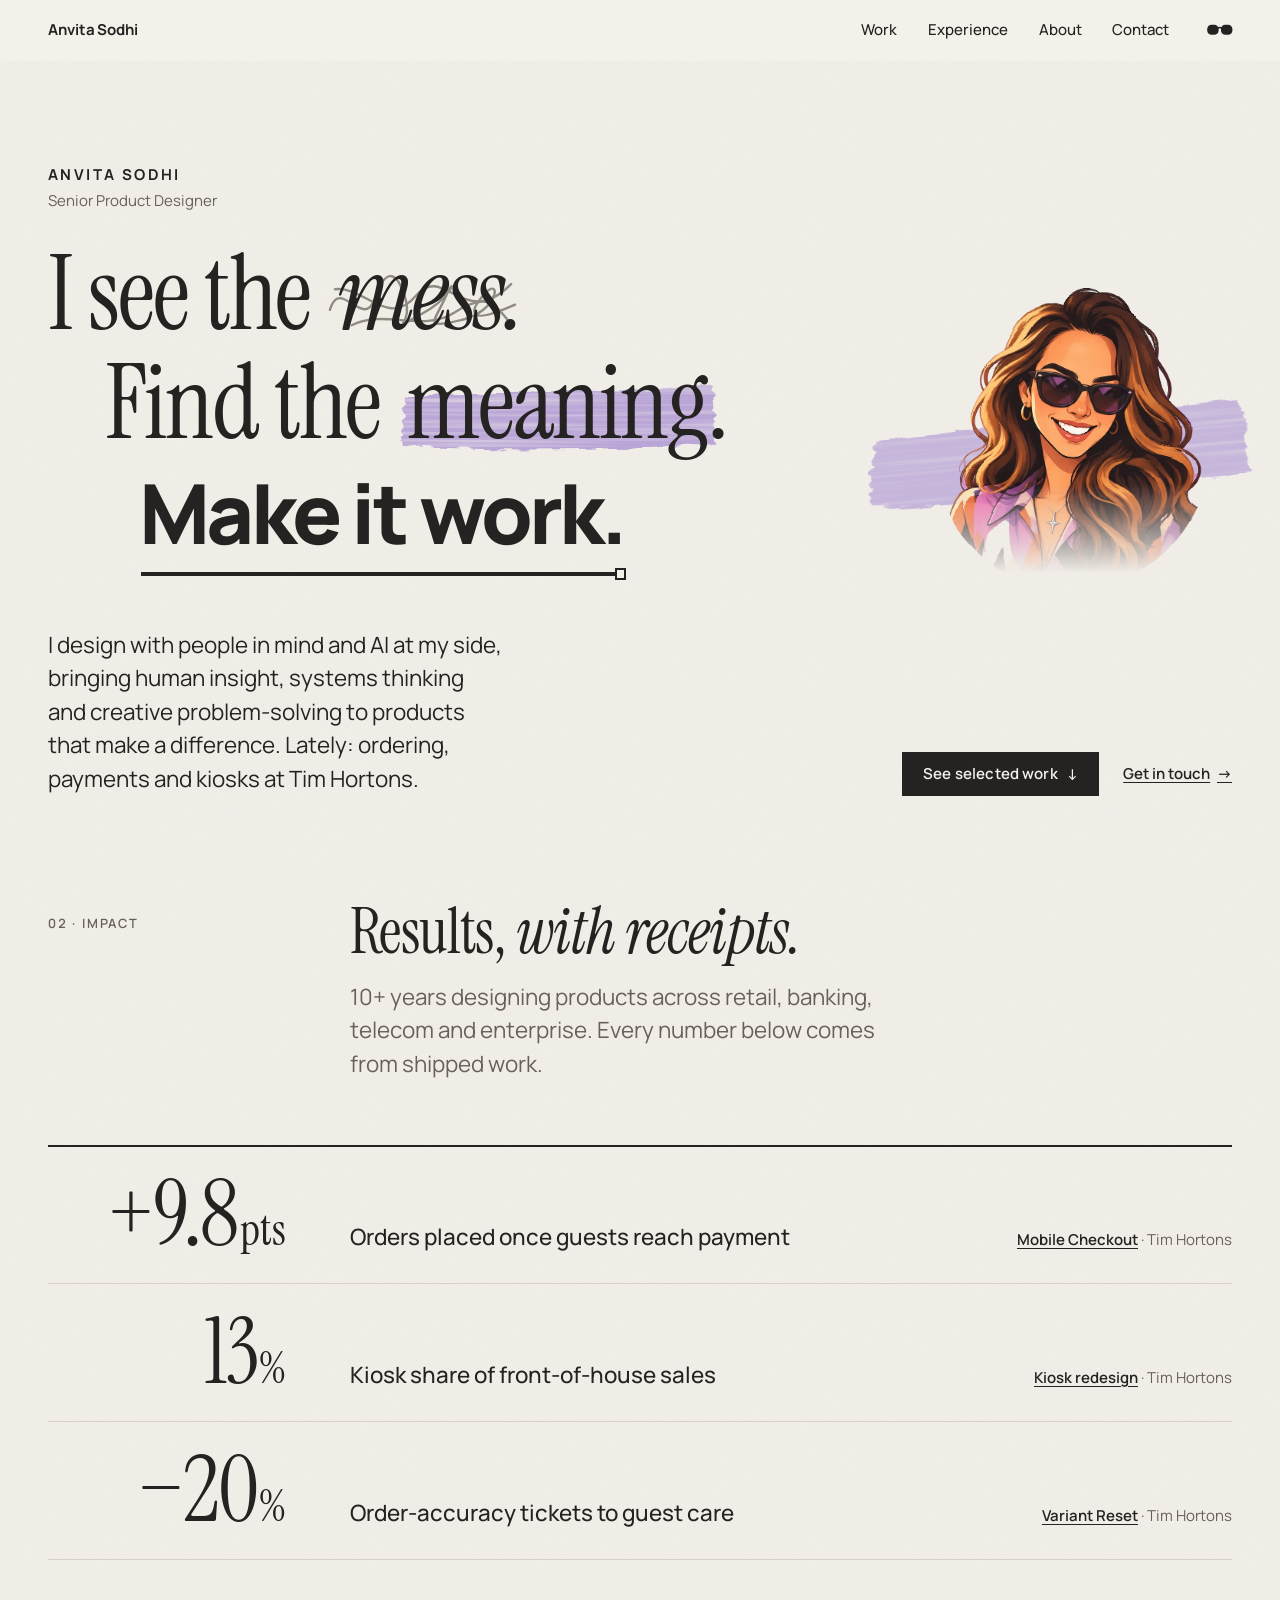
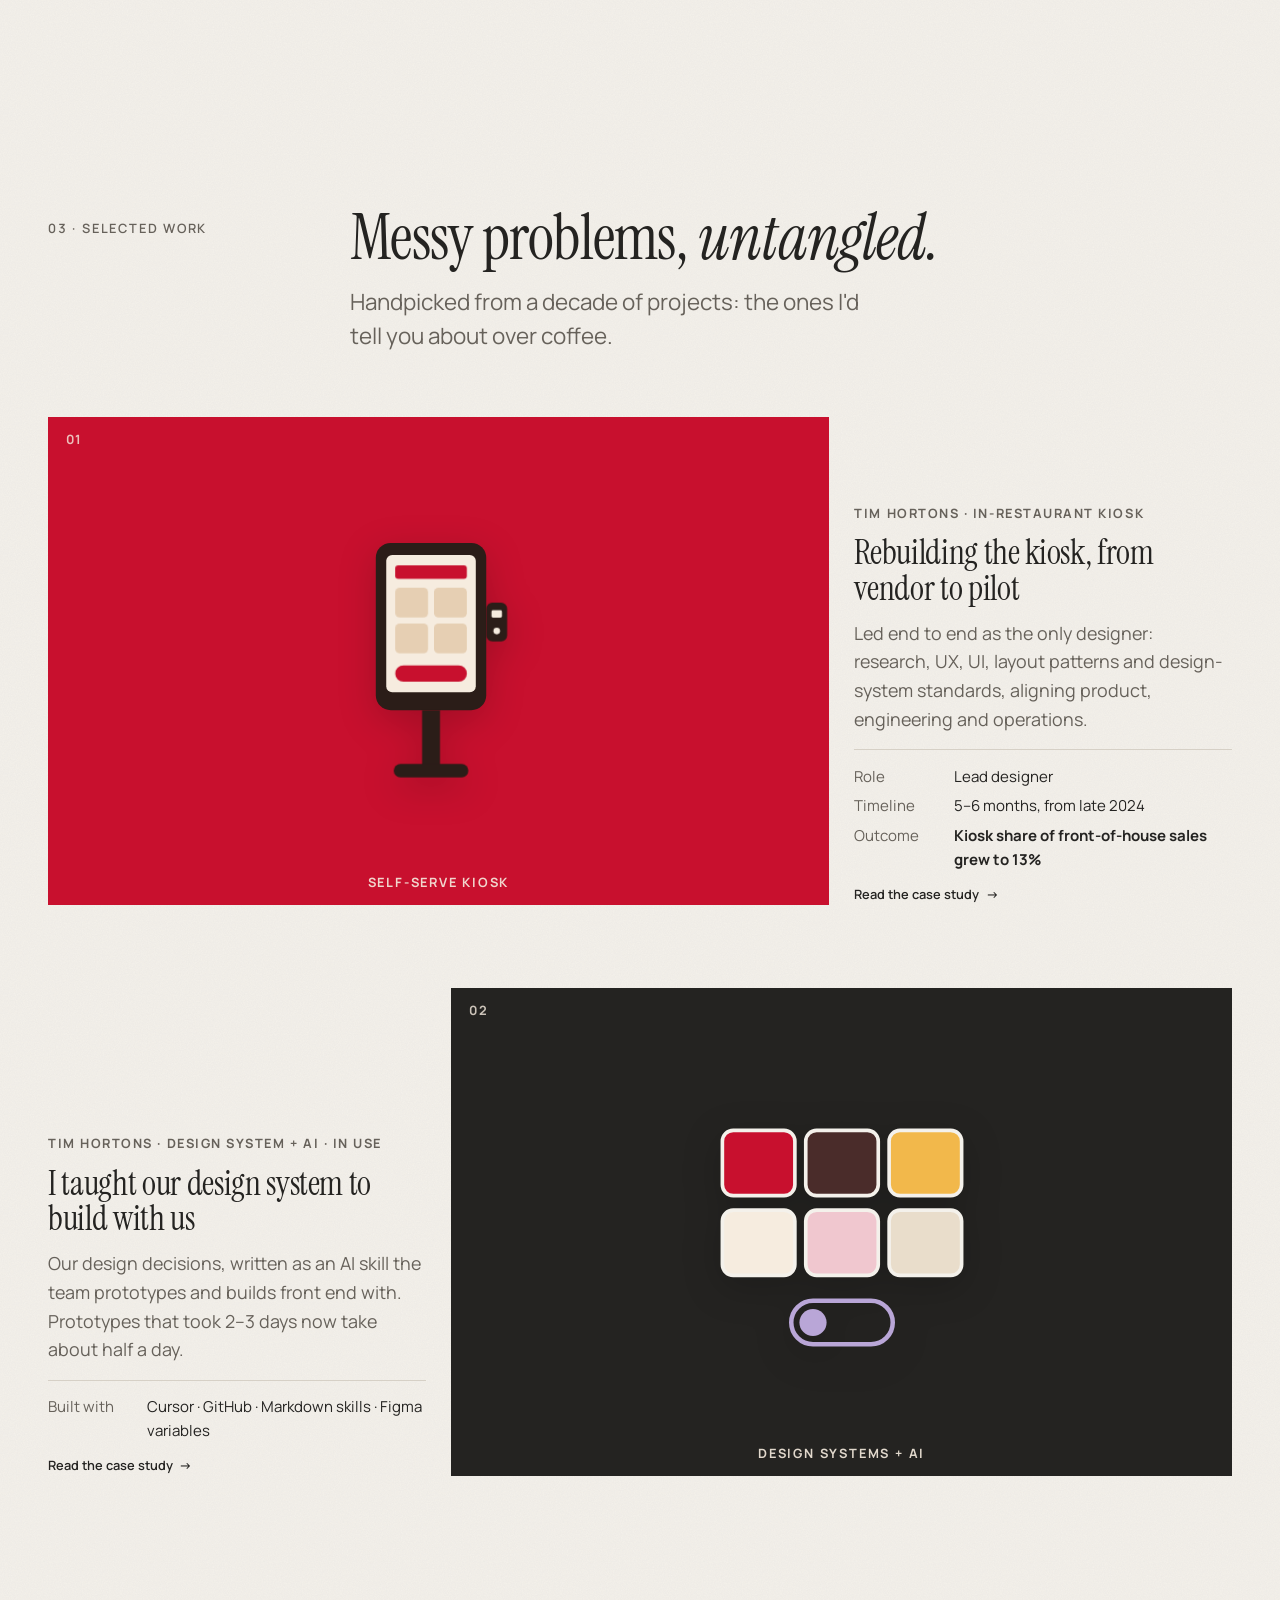
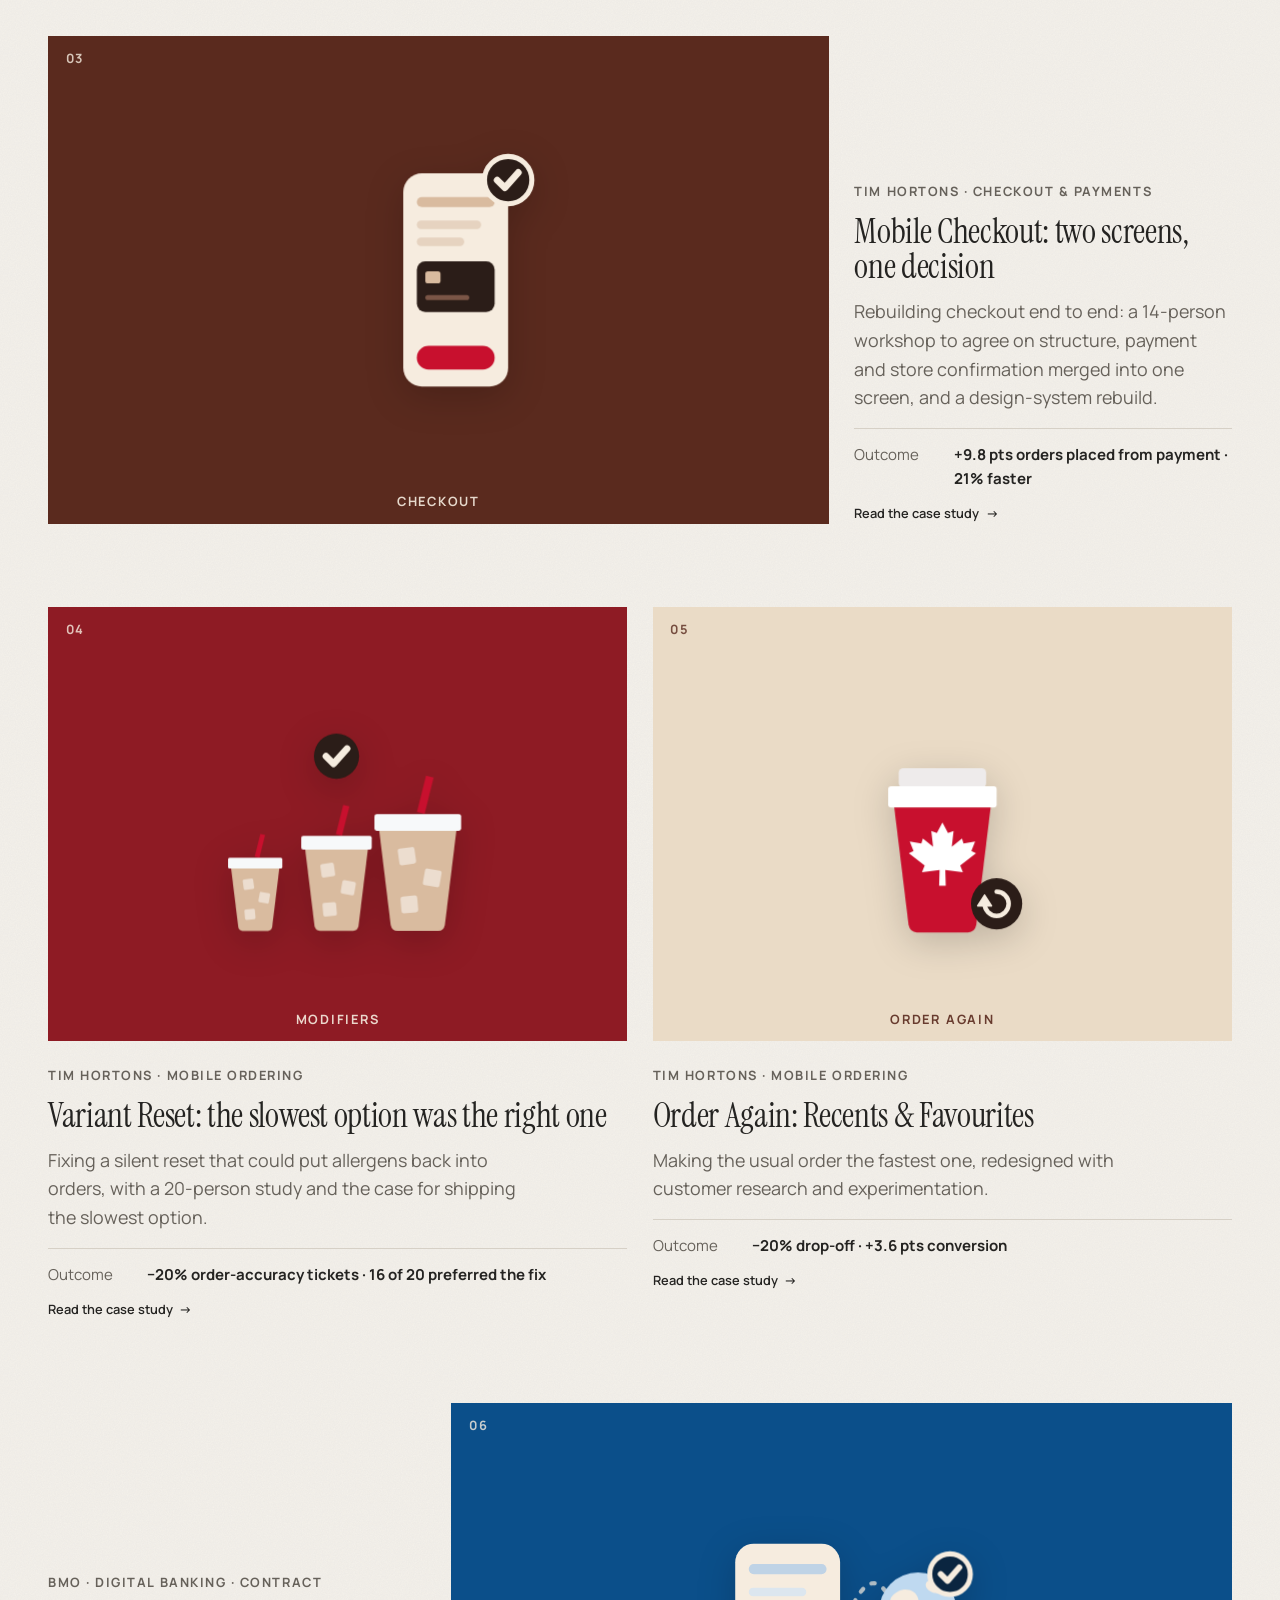
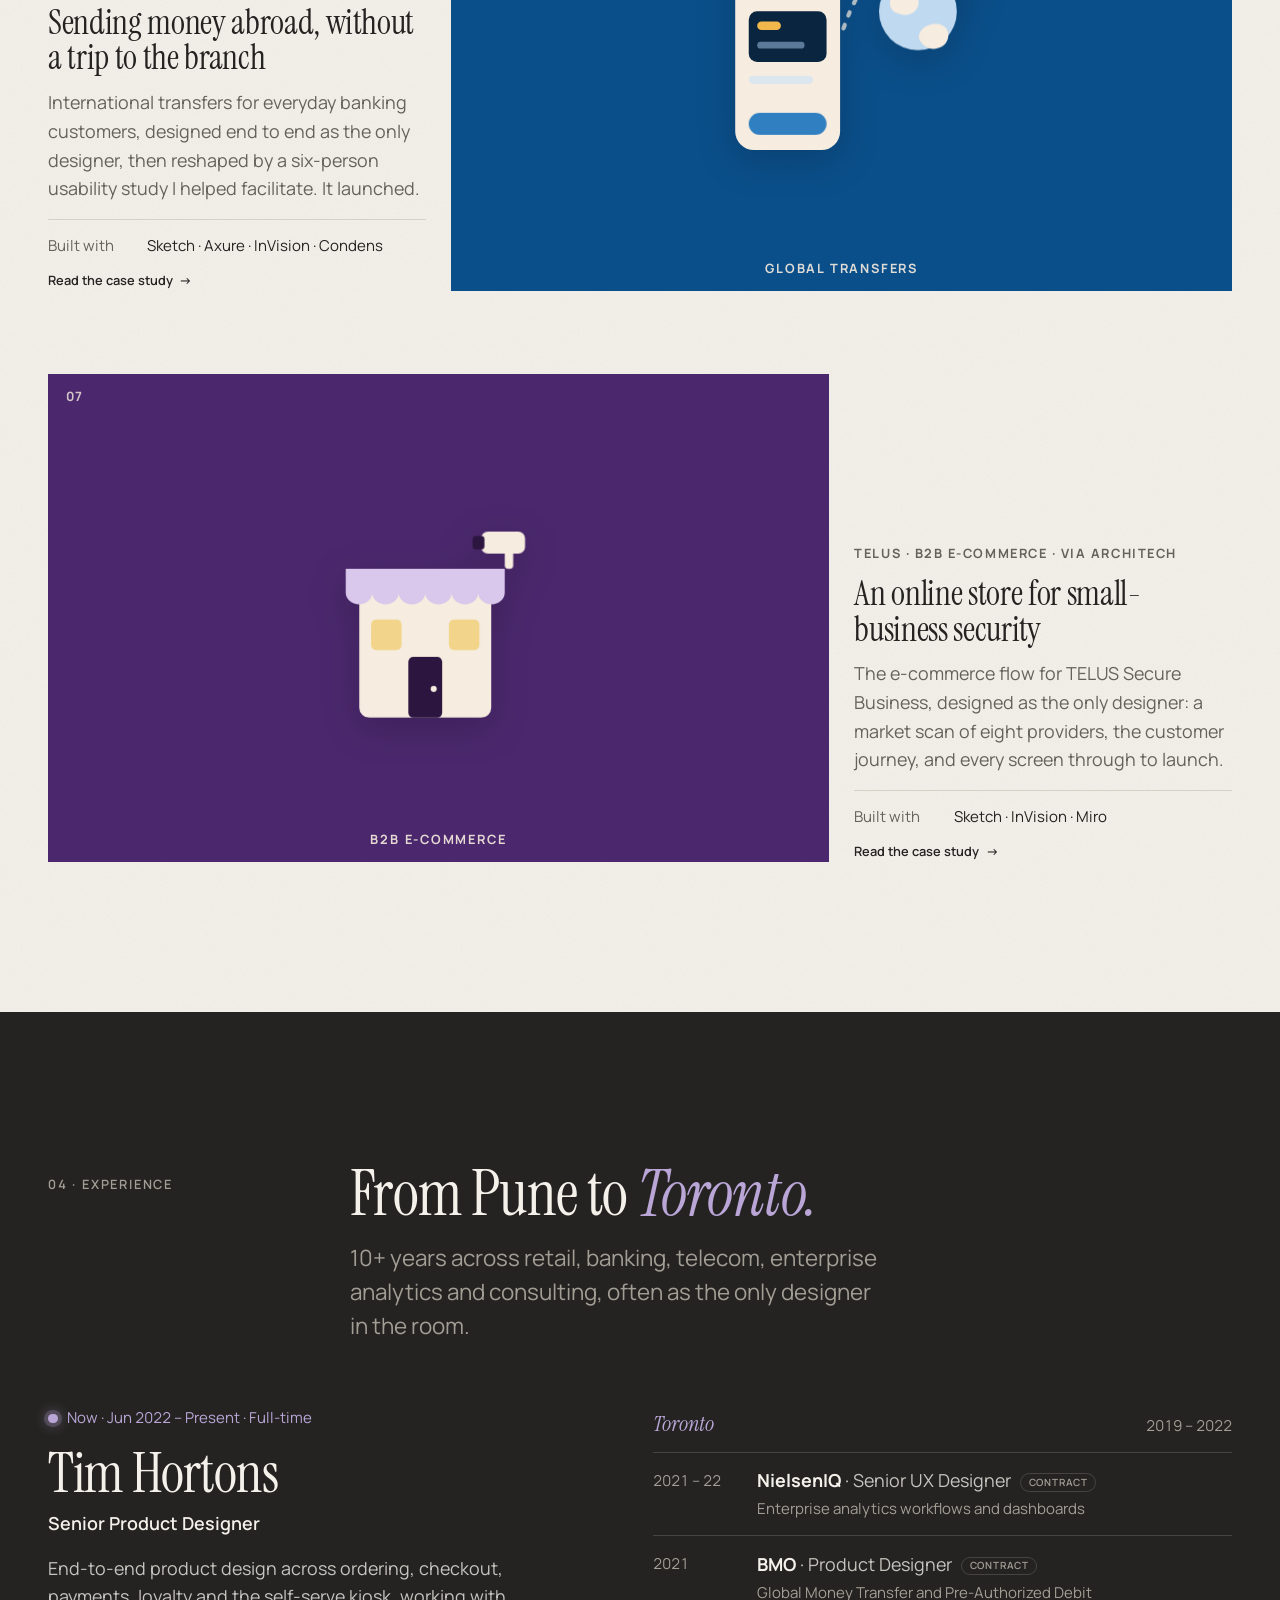
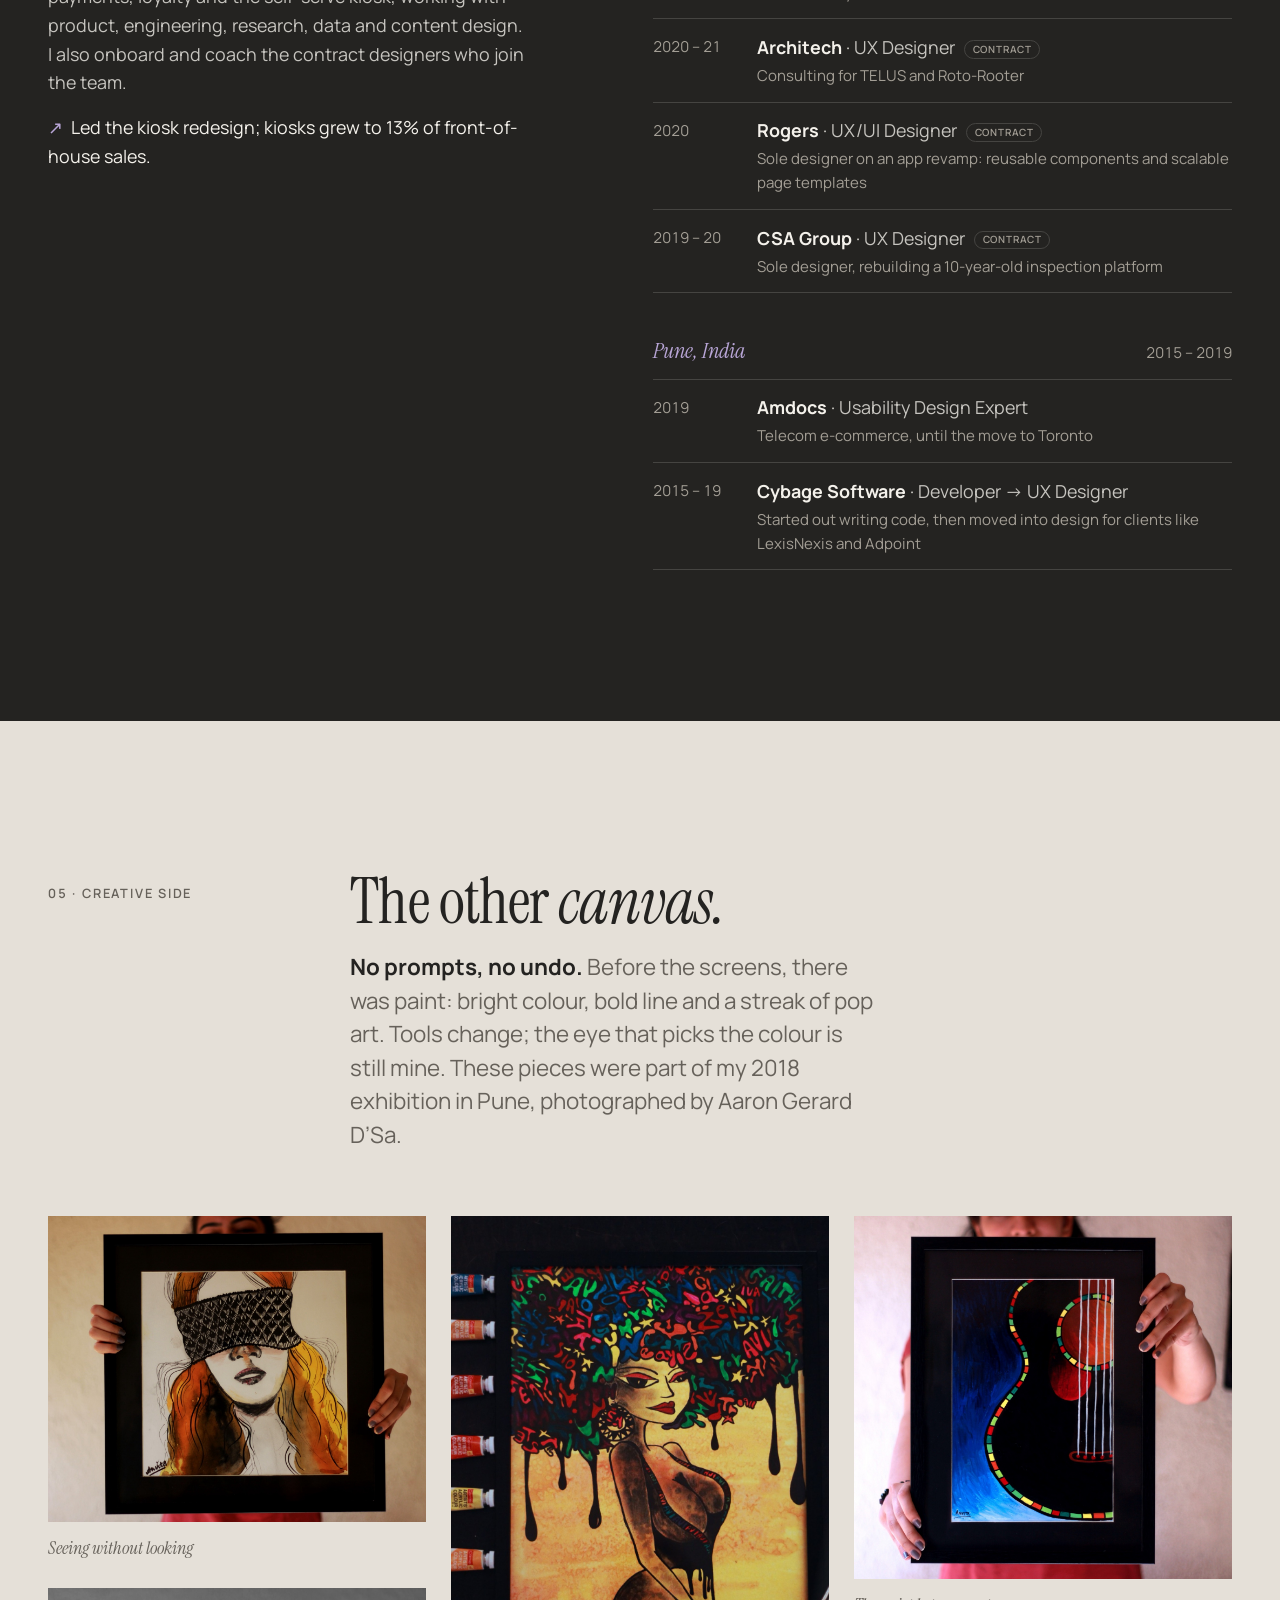
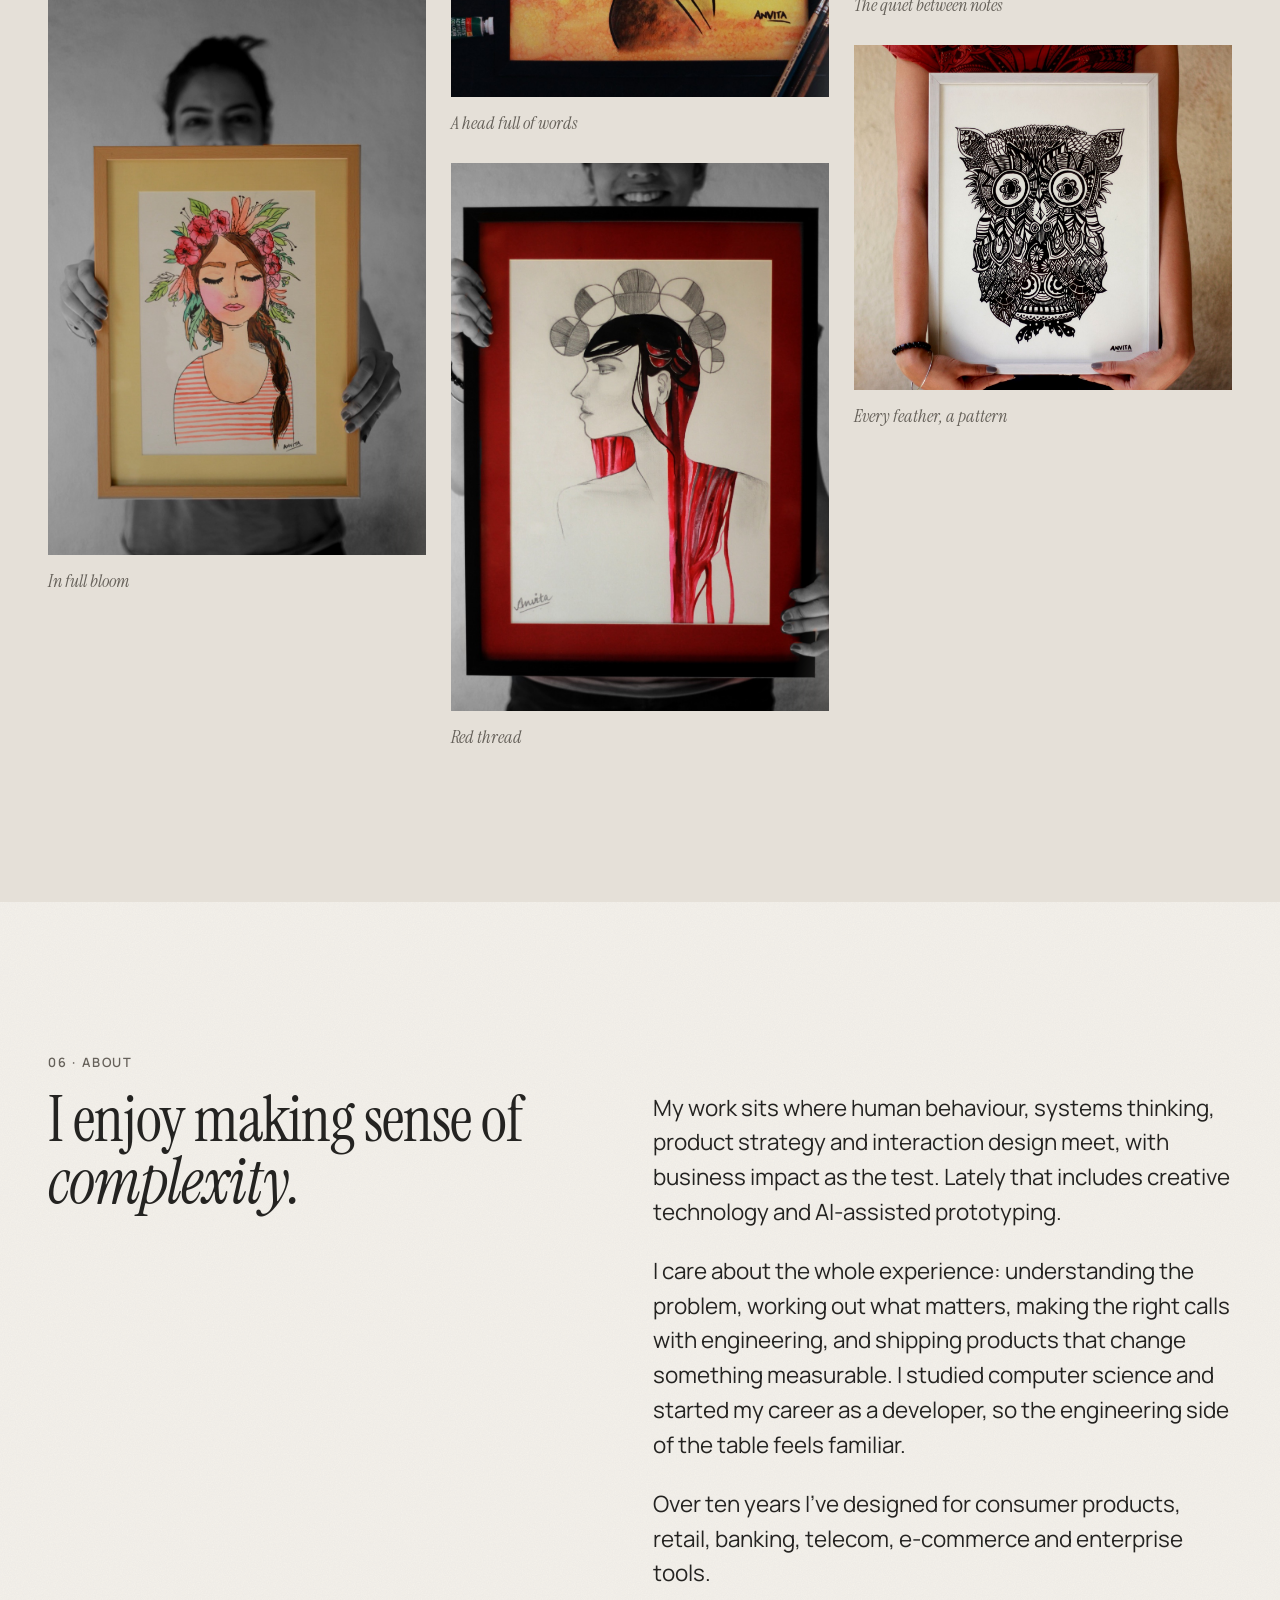
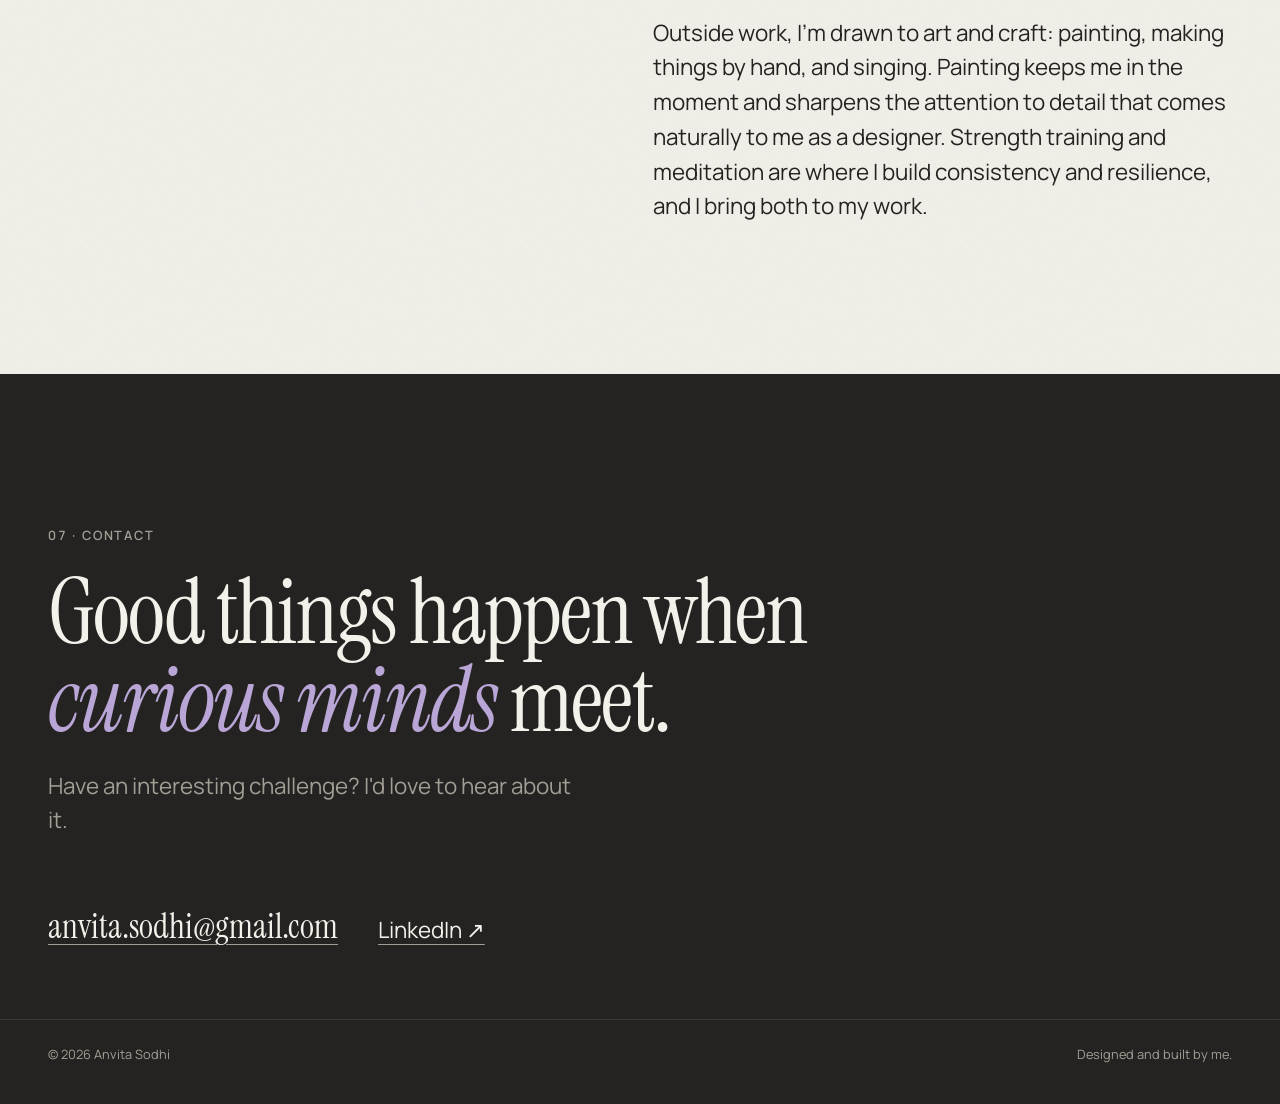
==== commit df942257: "Mention coaching contract designers; name the skill's users; align figures - Tim Hortons timeline: o" ====
--- a/index.html
+++ b/index.html
@@ -262,7 +262,7 @@
           <p class="xp-now-date"><span class="xp-pulse" aria-hidden="true"></span><span>Now · <time datetime="2022-06">Jun 2022</time> – Present · Full-time</span></p>
           <h3 class="xp-now-co">Tim Hortons</h3>
           <p class="xp-now-role">Senior Product Designer</p>
-          <p class="xp-now-desc">End-to-end product design across ordering, checkout, payments, loyalty and the self-serve kiosk, working with product, engineering, research, data and content design.</p>
+          <p class="xp-now-desc">End-to-end product design across ordering, checkout, payments, loyalty and the self-serve kiosk, working with product, engineering, research, data and content design. I also onboard and coach the contract designers who join the team.</p>
           <p class="xp-win"><span aria-hidden="true">↗</span> Led the kiosk redesign; kiosks grew to 13% of front-of-house sales.</p>
         </article>
 
